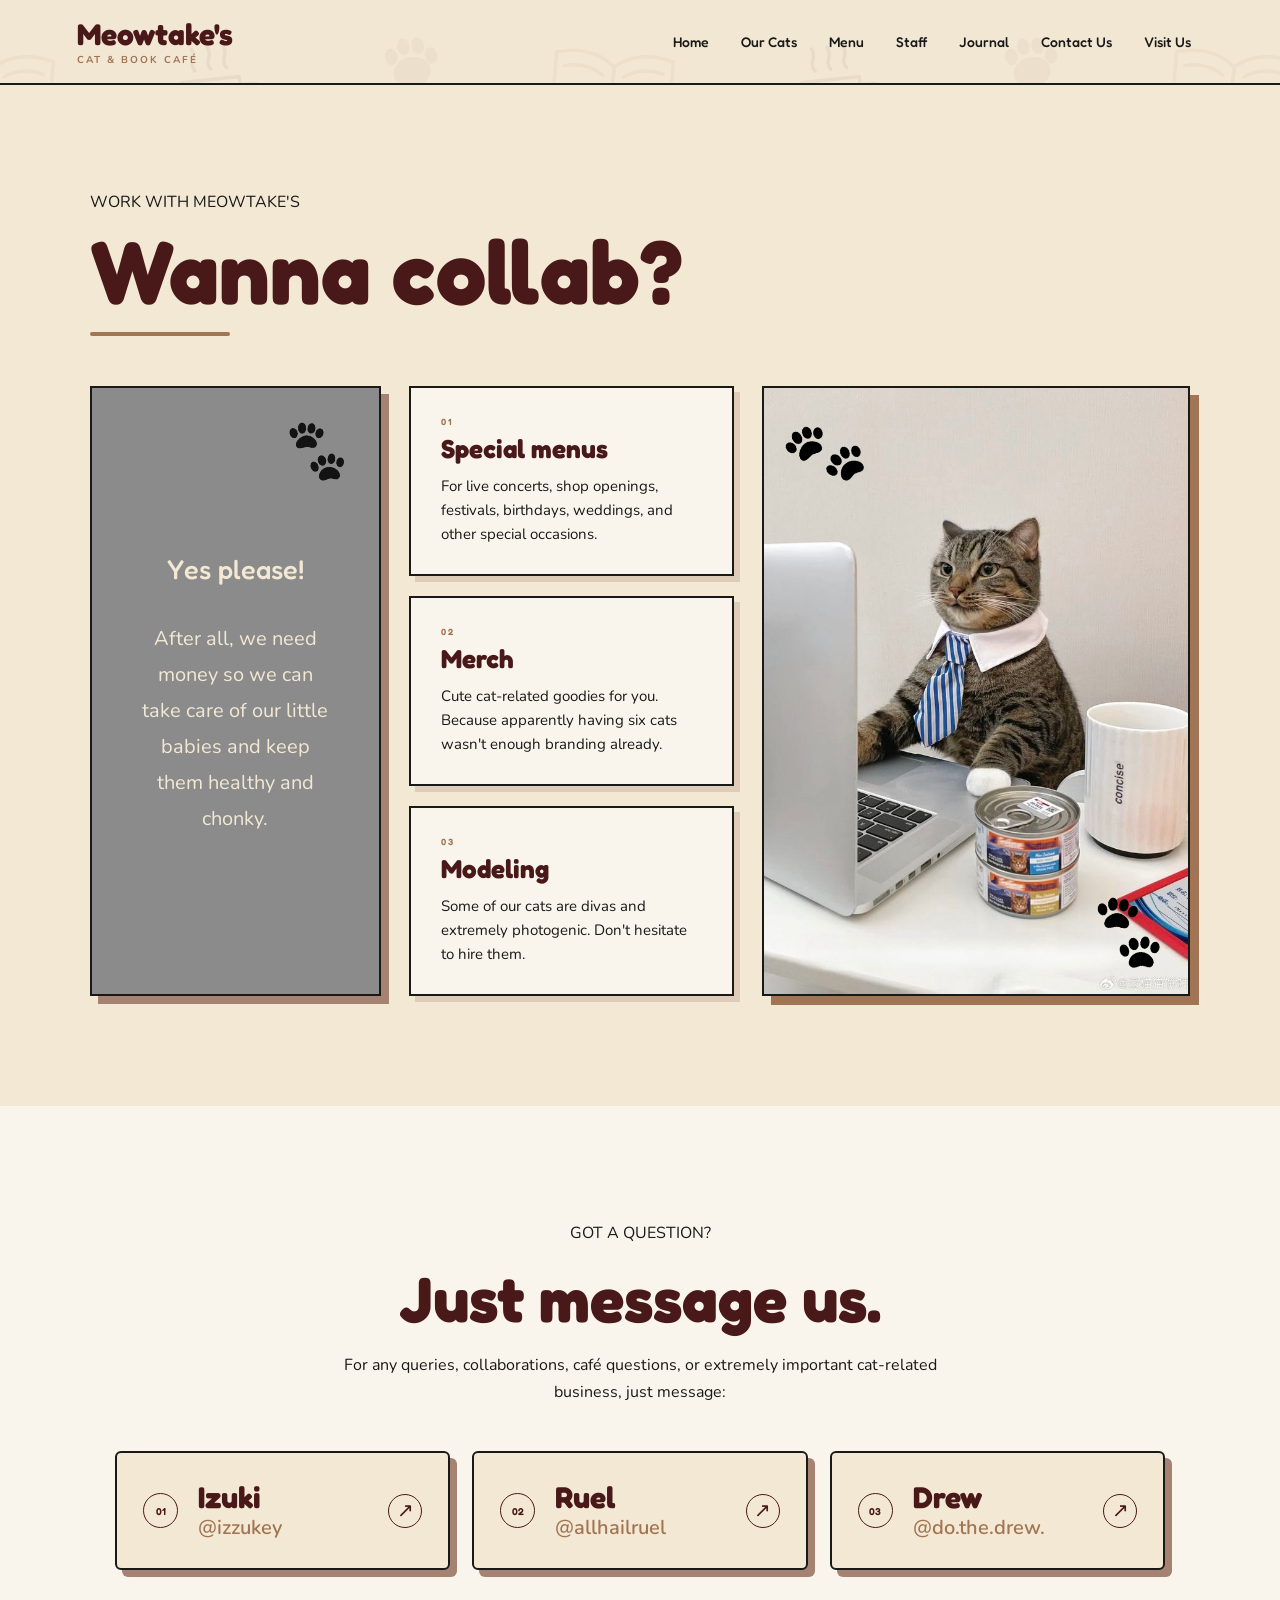
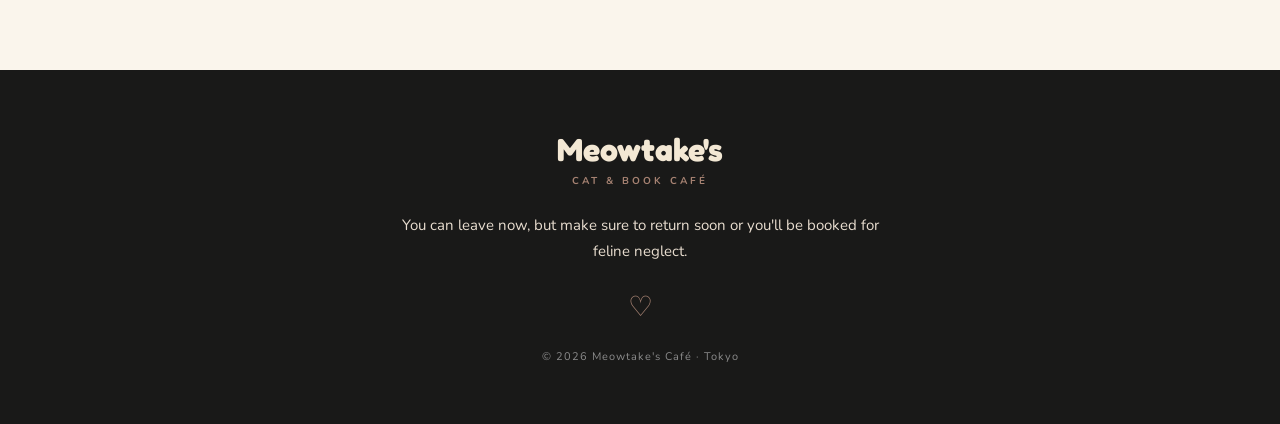
==== contact.html @ a78d0960 "latest version (to check for mobile)" ====
<!DOCTYPE html>
<html lang="en">

<head>
    <meta charset="UTF-8">

    <meta
        name="viewport"
        content="width=device-width, initial-scale=1.0"
    >

    <meta
        name="description"
        content="Collaborations and contact information for Meowtake's Cat & Book Café."
    >

    <title>Contact Us | Meowtake's Cat & Book Café</title>

    <link
        rel="preconnect"
        href="https://fonts.googleapis.com"
    >

    <link
        rel="preconnect"
        href="https://fonts.gstatic.com"
        crossorigin
    >

    <link
        href="https://fonts.googleapis.com/css2?family=Caveat:wght@400;500;600;700&family=Fredoka:wght@400;500;600;700&family=Nunito:wght@400;500;600;700&display=swap"
        rel="stylesheet"
    >

    <link
        rel="stylesheet"
        href="style.css"
    >
</head>


<body>

    <!-- =====================================================
         HEADER
    ====================================================== -->

<header>

        <a href="index.html" class="logo">

            <h1>Meowtake's</h1>

            <p>Cat & Book Café</p>

        </a>


        <!-- MOBILE MENU BUTTON -->

        <button
            class="menu-toggle"
            type="button"
            aria-label="Open navigation"
            aria-expanded="false"
            aria-controls="main-navigation"
        >
            ☰
        </button>


        <!-- NAVIGATION -->

        <nav class="main-nav" id="main-navigation">

    <a href="index.html">Home</a>

    <a href="index.html#cats">
        Our Cats
    </a>

    <a href="index.html#menu">
        Menu
    </a>

    <a href="index.html#staff">
        Staff
    </a>

    <a href="journal.html">
        Journal
    </a>

    <a href="contact.html">
        Contact Us
    </a>

    <a href="index.html#visit">
        Visit Us
    </a>

</nav>

    </header>


    <!-- =====================================================
         CONTACT / COLLAB PAGE
    ====================================================== -->

    <main class="contact-page">

        <section class="contact-hero">

            <div class="contact-heading">

                <p class="section-eyebrow">
                    WORK WITH MEOWTAKE'S
                </p>

                <h1>
                    Wanna collab?
                </h1>

                <div class="contact-heading-line"></div>

            </div>


            <div class="contact-layout">


                <!-- ==========================================
                     LEFT SIDE
                =========================================== -->

                <div class="contact-intro">

                    <span class="contact-paw">
                        🐾
                    </span>

                    <p class="contact-yes">
                        Yes please!
                    </p>

                    <p>
                        After all, we need money so we can
                        take care of our little babies and
                        keep them healthy and chonky.
                    </p>

                </div>


                <!-- ==========================================
                     SERVICES
                =========================================== -->

                <div class="contact-services">


                    <article class="contact-service-card">

                        <p class="service-number">
                            01
                        </p>

                        <h2>
                            Special menus
                        </h2>

                        <p>
                            For live concerts, shop openings,
                            festivals, birthdays, weddings,
                            and other special occasions.
                        </p>

                    </article>


                    <article class="contact-service-card">

                        <p class="service-number">
                            02
                        </p>

                        <h2>
                            Merch
                        </h2>

                        <p>
                            Cute cat-related goodies for you.
                            Because apparently having six cats
                            wasn't enough branding already.
                        </p>

                    </article>


                    <article class="contact-service-card">

                        <p class="service-number">
                            03
                        </p>

                        <h2>
                            Modeling
                        </h2>

                        <p>
                            Some of our cats are divas and
                            extremely photogenic. Don't hesitate
                            to hire them.
                        </p>

                    </article>

                </div>


                <!-- ==========================================
                     RIGHT VISUAL
                =========================================== -->

                <div class="contact-photo">

                    <img
                        src="images/contact-cat.jpg"
                        alt="One of Meowtake's cats"
                    >

                    <span class="photo-paw paw-one">
                        🐾
                    </span>

                    <span class="photo-paw paw-two">
                        🐾
                    </span>

                </div>

            </div>

        </section>


        <!-- =================================================
             CONTACT PEOPLE
        ================================================== -->

        <section class="contact-people">

            <p class="section-eyebrow">
                GOT A QUESTION?
            </p>

            <h2>
                Just message us.
            </h2>

            <p class="contact-people-intro">
                For any queries, collaborations, café questions,
                or extremely important cat-related business,
                just message:
            </p>


            <div class="contact-person-grid">


                <a
                    href="https://www.facebook.com/izzukey"
                    target="_blank"
                    rel="noopener noreferrer"
                    class="contact-person"
                >

                    <span>
                        01
                    </span>

                    <div>
                        <strong>
                            Izuki
                        </strong>

                        <small>
                            @izzukey
                        </small>
                    </div>

                    <b>
                        ↗
                    </b>

                </a>


                <a
                    href="https://www.facebook.com/allhailruel"
                    target="_blank"
                    rel="noopener noreferrer"
                    class="contact-person"
                >

                    <span>
                        02
                    </span>

                    <div>
                        <strong>
                            Ruel
                        </strong>

                        <small>
                            @allhailruel
                        </small>
                    </div>

                    <b>
                        ↗
                    </b>

                </a>


                <a
                    href="https://www.facebook.com/do.the.drew.8"
                    target="_blank"
                    rel="noopener noreferrer"
                    class="contact-person"
                >

                    <span>
                        03
                    </span>

                    <div>
                        <strong>
                            Drew
                        </strong>

                        <small>
                            @do.the.drew.
                        </small>
                    </div>

                    <b>
                        ↗
                    </b>

                </a>


            </div>

        </section>

    </main>


    <!-- =====================================================
         FOOTER
    ====================================================== -->

    <footer>
    <div class="footer-brand">
        <h2>Meowtake's</h2>
        <p>CAT &amp; BOOK CAFÉ</p>
    </div>

    <p class="footer-message">
        You can leave now, but make sure to return soon or you'll be booked for
        <br>
        feline neglect.
    </p>

    <div class="footer-divider">
        ♡
    </div>

    <p class="footer-copy">
        © 2026 Meowtake's Café · Tokyo
    </p>
</footer>


    <script src="script.js"></script>

</body>

</html>
---- style.css ----
/* =========================================================
   MEOWTAKE'S CAT & BOOK CAFÉ
   MAIN STYLESHEET
========================================================= */


/* =========================================================
   COLOR PALETTE
========================================================= */

:root {
    --cream: #f3e8d4;
    --light-cream: #faf5ec;

    --dusty-rose: #a68272;
    --warm-brown: #a17453;

    --deep-burgundy: #491818;

    --soft-gray: #8b8b8b;

    --almost-black: #191918;
}


/* =========================================================
   GLOBAL
========================================================= */

* {
    box-sizing: border-box;
}

html {
    scroll-behavior: smooth;
}

html,
body {
    width: 100%;
    margin: 0;

    overflow-x: hidden;
}

body {
    background-color: var(--cream);

    color: var(--almost-black);

    font-family: "Nunito", sans-serif;
}

img {
    max-width: 100%;
    height: auto;
}

h1,
h2,
h3,
h4 {
    font-family: "Fredoka", sans-serif;
}


/* =========================================================
   HEADER
========================================================= */

header {
    position: sticky;
    top: 0;

    z-index: 1000;

    display: flex;
    justify-content: space-between;
    align-items: center;

    padding: 16px 6%;

    background-color: rgba(243, 232, 212, 0.96);

    border-bottom: 2px solid var(--almost-black);
}


/* ---------- LOGO ---------- */

.logo {
    color: inherit;

    text-decoration: none;
}

.logo h1 {
    margin: 0;

    font-size: 30px;
    font-weight: 700;

    color: var(--deep-burgundy);
}

.logo p {
    margin: 1px 0 0;

    font-size: 10px;
    font-weight: 700;

    letter-spacing: 2px;

    text-transform: uppercase;

    color: var(--warm-brown);
}


/* ---------- DESKTOP NAVIGATION ---------- */

.main-nav {
    display: flex;
    align-items: center;

    gap: 8px;
}

.main-nav a {
    padding: 8px 12px;

    border-radius: 20px;

    color: var(--almost-black);

    text-decoration: none;

    font-family: "Fredoka", sans-serif;

    font-size: 14px;
    font-weight: 500;

    transition:
        background-color 0.2s ease,
        color 0.2s ease,
        transform 0.2s ease;
}

.main-nav a:hover {
    background-color: var(--dusty-rose);

    color: var(--deep-burgundy);

    transform: translateY(-2px);
}


/* ---------- MOBILE MENU BUTTON ---------- */

.menu-toggle {
    display: none;

    padding: 5px;

    background: none;

    border: none;

    color: var(--deep-burgundy);

    font-family: "Fredoka", sans-serif;

    font-size: 28px;

    cursor: pointer;
}

/* =========================================================
   HERO — MEOWTAKE'S CAFÉ ENTRANCE
========================================================= */

.hero {
    position: relative;

    width: 100%;
    max-width: none;

    min-height: calc(100vh - 75px);

    display: flex;
    align-items: center;

    padding: 80px 7% 90px;

    background-color: var(--cream);

    isolation: isolate;

    overflow: hidden;
}


/* ---------------------------------------------------------
   BACKGROUND PATTERN
--------------------------------------------------------- */

.hero::before {
    content: "";

    position: absolute;

    inset: 0;

    background-image:
        url("images/pattern-bg/pattern-bg.svg");

    background-repeat: repeat;

    background-size: 620px auto;

    background-position: center top;

    opacity: 0.75;

    pointer-events: none;

    z-index: 0;
}


/* soft fade behind the important content */

.hero::after {
    content: "";

    position: absolute;

    inset: 0;

    background:
        radial-gradient(
            circle at 31% 48%,
            rgba(243, 232, 212, 0.96) 0%,
            rgba(243, 232, 212, 0.78) 26%,
            rgba(243, 232, 212, 0) 50%
        ),
        radial-gradient(
            circle at 70% 48%,
            rgba(243, 232, 212, 0.55) 0%,
            rgba(243, 232, 212, 0) 46%
        );

    pointer-events: none;

    z-index: 0;
}


/* ---------------------------------------------------------
   HERO LAYOUT
--------------------------------------------------------- */

.hero-inner {
    position: relative;

    z-index: 1;

    width: 100%;

    max-width: 1450px;

    margin: 0 auto;

    display: grid;

    grid-template-columns:
        minmax(330px, 0.85fr)
        minmax(600px, 1.25fr);

    align-items: center;

    gap: clamp(55px, 7vw, 120px);
}


/* =========================================================
   LEFT SIDE
========================================================= */

.hero-copy {
    max-width: 570px;
}


.hero-eyebrow {
    margin: 0 0 20px;

    font-family: "Fredoka", sans-serif;

    font-size: 11px;

    font-weight: 600;

    letter-spacing: 4px;

    color: var(--warm-brown);
}


.hero-copy h1 {
    margin: 0;

    font-family: "Fredoka", sans-serif;

    font-size: clamp(54px, 5.2vw, 82px);

    font-weight: 700;

    line-height: 0.98;

    letter-spacing: -2px;

    color: var(--almost-black);
}


.hero-copy h1 span {
    color: var(--deep-burgundy);
}


.hero-description {
    max-width: 520px;

    margin: 30px 0 0;

    font-size: 16px;

    line-height: 1.75;

    color: #655852;
}


.hero-buttons {
    display: flex;

    flex-wrap: wrap;

    gap: 13px;

    margin-top: 32px;
}


/* =========================================================
   CAFÉ SCENE
========================================================= */

.cafe-scene {
    position: relative;

    width: 100%;

    max-width: 800px;

    margin-left: auto;

    padding:
        45px
        20px
        62px;

    transform: translateZ(0);
}


/* =========================================================
   TOKYO PLAQUE
========================================================= */

.tokyo-plaque {
    position: absolute;

    top: 17px;

    right: 2%;

    z-index: 4;

    width: 67px;

    padding: 10px 7px;

    background-color: var(--dusty-rose);

    border: 2px solid var(--almost-black);

    border-radius: 5px;

    text-align: center;

    box-shadow: 4px 4px 0 rgba(73, 24, 24, 0.18);

    transform: rotate(4deg);
}


.tokyo-plaque span {
    display: block;

    font-family: "Fredoka", sans-serif;

    font-size: 23px;

    color: var(--deep-burgundy);
}


.tokyo-plaque small {
    display: block;

    margin-top: 3px;

    font-size: 6px;

    font-weight: 800;

    letter-spacing: 1px;

    color: var(--deep-burgundy);
}


/* =========================================================
   BUILDING
========================================================= */

.cafe-building {
    position: relative;

    width: 100%;

    padding:
        0
        17px
        18px;

    background-color: #a17453;

    border:
        3px
        solid
        var(--almost-black);

    border-radius: 9px 9px 6px 6px;

    box-shadow:
        13px 14px 0 rgba(73, 24, 24, 0.18);

    overflow: hidden;
}


/* =========================================================
   MAIN CAFÉ SIGN
========================================================= */

.cafe-sign {
    min-height: 102px;

    display: flex;

    align-items: center;

    justify-content: center;

    gap: 18px;

    padding: 17px;

    margin:
        0
        -17px;

    background-color: var(--light-cream);

    border-bottom:
        3px
        solid
        var(--almost-black);

    text-align: center;
}


.cafe-sign strong {
    display: block;

    font-family: "Fredoka", sans-serif;

    font-size: clamp(28px, 3vw, 42px);

    line-height: 0.95;

    color: var(--deep-burgundy);
}


.cafe-sign small {
    display: block;

    margin-top: 8px;

    font-family: "Fredoka", sans-serif;

    font-size: 8px;

    font-weight: 600;

    letter-spacing: 4px;

    color: var(--warm-brown);
}


.sign-paw {
    position: relative;

    width: 16px;
    height: 14px;

    display: block;

    font-size: 0;

    background-color: var(--dusty-rose);

    border-radius: 50% 50% 45% 45%;

    transform: rotate(-8deg);
}


.sign-paw::before {
    content: "";

    position: absolute;

    width: 6px;
    height: 7px;

    top: -8px;
    left: -1px;

    border-radius: 50%;

    background-color: var(--dusty-rose);

    box-shadow:
        8px -4px 0 var(--dusty-rose),
        16px 0 0 var(--dusty-rose);
}


/* =========================================================
   AWNING
========================================================= */

.cafe-awning {
    height: 47px;

    display: grid;

    grid-template-columns:
        repeat(7, 1fr);

    margin:
        0
        -17px
        16px;

    overflow: hidden;

    border-bottom:
        3px
        solid
        var(--almost-black);
}


.cafe-awning span {
    position: relative;

    background-color: var(--cream);
}


.cafe-awning span:nth-child(even) {
    background-color: var(--deep-burgundy);
}


.cafe-awning span::after {
    content: "";

    position: absolute;

    left: 0;
    right: 0;

    bottom: -13px;

    height: 25px;

    background: inherit;

    border-radius: 0 0 50% 50%;
}


/* =========================================================
   STOREFRONT
========================================================= */

.storefront {
    display: grid;

    grid-template-columns:
        minmax(0, 1fr)
        minmax(145px, 0.66fr)
        minmax(0, 1fr);

    gap: 10px;

    min-height: 350px;
}


/* =========================================================
   WINDOWS
========================================================= */

.cafe-window {
    position: relative;

    min-width: 0;

    overflow: hidden;

    border:
        3px
        solid
        var(--almost-black);

    background:
        linear-gradient(
            135deg,
            #829384,
            #b5b79b
        );
}


.left-window {
    border-radius:
        5px
        2px
        2px
        5px;
}


.right-window {
    border-radius:
        2px
        5px
        5px
        2px;
}


.window-glow {
    position: absolute;

    inset: 0;

    background:
        linear-gradient(
            115deg,
            rgba(255, 255, 255, 0.18),
            rgba(255, 244, 205, 0.06) 50%,
            rgba(255, 236, 188, 0.2)
        );

    animation:
        windowGlow
        5s
        ease-in-out
        infinite
        alternate;
}


@keyframes windowGlow {

    from {
        opacity: 0.5;
    }

    to {
        opacity: 0.9;
    }

}


.window-lettering {
    position: absolute;

    top: 24px;
    left: 19px;

    z-index: 2;

    font-family: "Fredoka", sans-serif;

    font-size: 9px;

    font-weight: 600;

    line-height: 1.7;

    letter-spacing: 3px;

    color: rgba(250, 245, 236, 0.84);
}


/* =========================================================
   BOOKSHELVES
========================================================= */

.bookshelf {
    position: absolute;

    left: 8%;

    width: 61%;

    height: 9px;

    background-color: #603f30;

    border:
        2px
        solid
        var(--almost-black);
}


.shelf-one {
    top: 53%;
}


.shelf-two {
    top: 73%;
}


.books {
    position: absolute;

    left: 6px;

    bottom: 8px;

    height: 48px;

    display: flex;

    align-items: flex-end;

    gap: 4px;
}


.book {
    display: block;

    width: 12px;

    border:
        1px
        solid
        rgba(25, 25, 24, 0.55);

    border-radius: 2px 2px 0 0;
}


.b1 {
    height: 39px;

    background-color: var(--dusty-rose);
}


.b2 {
    height: 47px;

    background-color: var(--deep-burgundy);
}


.b3 {
    height: 34px;

    background-color: #d4b483;
}


.b4 {
    height: 43px;

    background-color: #71826c;
}


.b5 {
    height: 30px;

    background-color: var(--light-cream);
}


/* =========================================================
   WINDOW CAT
========================================================= */

.window-cat {
    position: absolute;

    z-index: 5;

    right: 11%;

    bottom: 16px;

    width: 94px;

    height: 130px;
}


.cat-head {
    position: absolute;

    top: 14px;
    left: 23px;

    width: 57px;
    height: 52px;

    border-radius:
        48%
        48%
        45%
        45%;

    background-color: var(--almost-black);

    z-index: 3;
}


.cat-ear {
    position: absolute;

    top: 3px;

    width: 27px;
    height: 32px;

    background-color: var(--almost-black);

    clip-path:
        polygon(
            50% 0,
            100% 100%,
            0 100%
        );

    z-index: 2;
}


.cat-ear-left {
    left: 20px;

    transform:
        rotate(-13deg);
}


.cat-ear-right {
    right: 10px;

    transform:
        rotate(13deg);
}


.cat-eye {
    position: absolute;

    top: 23px;

    width: 6px;
    height: 8px;

    border-radius: 50%;

    background-color: #f3d289;
}


.eye-left {
    left: 16px;
}


.eye-right {
    right: 16px;
}


.cat-body {
    position: absolute;

    bottom: 0;
    left: 16px;

    width: 69px;
    height: 86px;

    border-radius:
        48% 48% 20% 20%;

    background-color: var(--almost-black);
}


.cat-tail {
    position: absolute;

    right: -14px;
    bottom: 15px;

    width: 58px;
    height: 75px;

    border:
        13px
        solid
        var(--almost-black);

    border-left-color:
        transparent;

    border-bottom-color:
        transparent;

    border-radius: 50%;

    transform-origin:
        15%
        85%;

    animation:
        catTail
        3.4s
        ease-in-out
        infinite;
}


@keyframes catTail {

    0%,
    100% {
        transform:
            rotate(14deg);
    }

    50% {
        transform:
            rotate(-4deg);
    }

}


.window-sill {
    position: absolute;

    z-index: 6;

    left: 0;
    right: 0;
    bottom: 0;

    height: 17px;

    background-color: var(--warm-brown);

    border-top:
        3px
        solid
        var(--almost-black);
}


/* =========================================================
   DOOR
========================================================= */

.cafe-door {
    position: relative;

    display: flex;

    flex-direction: column;

    min-width: 0;

    border:
        3px
        solid
        var(--almost-black);

    background-color: var(--deep-burgundy);
}


.door-glass {
    position: relative;

    flex: 1;

    overflow: hidden;

    background:
        linear-gradient(
            145deg,
            #78897b,
            #adb49a
        );

    border:
        8px
        solid
        var(--deep-burgundy);

    border-bottom:
        4px
        solid
        var(--deep-burgundy);
}


.door-glass::after {
    content: "";

    position: absolute;

    inset: 0;

    background:
        linear-gradient(
            125deg,
            rgba(255, 255, 255, 0.22),
            transparent 35%,
            rgba(255, 255, 255, 0.08)
        );
}


.door-text {
    position: absolute;

    z-index: 2;

    top: 16px;
    left: 50%;

    transform:
        translateX(-50%);

    writing-mode:
        vertical-rl;

    font-size: 8px;

    letter-spacing: 4px;

    color: rgba(250, 245, 236, 0.75);
}


/* =========================================================
   OPEN SIGN
========================================================= */

.open-sign-wrap {
    position: absolute;

    z-index: 5;

    top: 92px;
    left: 50%;

    width: 115px;
    height: 100px;

    transform:
        translateX(-50%);

    transform-origin:
        top center;

    animation:
        openSwing
        4.2s
        ease-in-out
        infinite;
}


@keyframes openSwing {

    0%,
    100% {
        transform:
            translateX(-50%)
            rotate(-2.5deg);
    }

    50% {
        transform:
            translateX(-50%)
            rotate(2.5deg);
    }

}


.open-string {
    position: absolute;

    top: 0;

    width: 1px;
    height: 36px;

    background-color: var(--almost-black);
}


.string-left {
    left: 34px;

    transform:
        rotate(20deg);
}


.string-right {
    right: 34px;

    transform:
        rotate(-20deg);
}


.open-sign {
    position: absolute;

    left: 50%;
    bottom: 0;

    width: 105px;

    transform:
        translateX(-50%);

    padding:
        10px
        8px;

    background-color: var(--cream);

    border:
        2px
        solid
        var(--almost-black);

    border-radius: 4px;

    text-align: center;

    box-shadow:
        3px
        3px
        0
        rgba(25, 25, 24, 0.13);
}


.open-sign small {
    display: block;

    font-size: 6px;

    letter-spacing: 2px;

    color: var(--warm-brown);
}


.open-sign strong {
    display: block;

    margin:
        2px
        0;

    font-family: "Fredoka", sans-serif;

    font-size: 22px;

    line-height: 1;

    color: var(--deep-burgundy);
}


.open-sign span {
    display: block;

    font-size: 6px;

    font-weight: 700;

    letter-spacing: 2px;

    color: var(--almost-black);
}


.door-handle {
    position: absolute;

    z-index: 7;

    top: 54%;
    right: 10px;

    width: 6px;
    height: 45px;

    border-radius: 20px;

    background-color: #d8bc7a;

    border:
        1px
        solid
        var(--almost-black);
}


.door-bottom {
    padding:
        13px
        5px;

    border-top:
        3px
        solid
        var(--almost-black);

    font-family: "Fredoka", sans-serif;

    font-size: 8px;

    font-weight: 600;

    letter-spacing: 3px;

    text-align: center;

    color: var(--cream);
}


/* =========================================================
   RIGHT WINDOW
========================================================= */

.right-shelf {
    position: absolute;

    left: 12%;

    top: 61%;

    width: 63%;

    height: 9px;

    background-color: #603f30;

    border:
        2px
        solid
        var(--almost-black);
}


.inside-lamp {
    position: absolute;

    top: -4px;
    left: 50%;

    width: 2px;
    height: 63px;

    background-color: var(--almost-black);
}


.inside-lamp span {
    position: absolute;

    left: 50%;
    bottom: -23px;

    width: 50px;
    height: 29px;

    transform:
        translateX(-50%);

    border:
        2px
        solid
        var(--almost-black);

    border-radius:
        50%
        50%
        15%
        15%;

    background-color: #d8bc7a;

    box-shadow:
        0
        8px
        23px
        rgba(255, 226, 156, 0.25);
}


/* =========================================================
   TABLE + COFFEE
========================================================= */

.inside-table {
    position: absolute;

    right: 4%;

    bottom: 16px;

    width: 82px;
    height: 102px;
}


.table-top {
    position: absolute;

    top: 25px;

    width: 82px;
    height: 9px;

    background-color: var(--deep-burgundy);

    border:
        2px
        solid
        var(--almost-black);

    border-radius: 50%;
}


.table-leg {
    position: absolute;

    top: 33px;
    left: 38px;

    width: 8px;
    height: 62px;

    background-color: var(--almost-black);
}


.table-leg::after {
    content: "";

    position: absolute;

    left: -23px;
    bottom: -3px;

    width: 54px;
    height: 7px;

    border-radius: 50%;

    background-color: var(--almost-black);
}


.coffee-cup {
    position: absolute;

    z-index: 3;

    top: 2px;
    left: 29px;

    width: 29px;
    height: 27px;
}


.cup-body {
    position: absolute;

    bottom: 0;
    left: 0;

    width: 25px;
    height: 19px;

    background-color: var(--cream);

    border:
        2px
        solid
        var(--almost-black);

    border-radius:
        2px 2px 9px 9px;
}


.cup-handle {
    position: absolute;

    right: -5px;
    bottom: 6px;

    width: 10px;
    height: 10px;

    border:
        2px
        solid
        var(--almost-black);

    border-radius: 50%;
}


.coffee-steam {
    position: absolute;

    top: -10px;

    width: 7px;
    height: 13px;

    border-left:
        2px
        solid
        var(--cream);

    border-radius: 50%;

    animation:
        coffeeSteam
        2.3s
        ease-in-out
        infinite;
}


.steam-one {
    left: 7px;
}


.steam-two {
    left: 16px;

    animation-delay:
        0.5s;
}


@keyframes coffeeSteam {

    0% {
        transform:
            translateY(3px);

        opacity:
            0;
    }

    50% {
        opacity:
            0.8;
    }

    100% {
        transform:
            translateY(-6px);

        opacity:
            0;
    }

}


/* =========================================================
   PLANT
========================================================= */

.cafe-plant {
    position: absolute;

    left: 8%;

    bottom: 15px;

    width: 56px;
    height: 92px;
}


.plant-pot {
    position: absolute;

    bottom: 0;
    left: 13px;

    width: 34px;
    height: 33px;

    background-color: var(--dusty-rose);

    border:
        2px
        solid
        var(--almost-black);

    clip-path:
        polygon(
            5% 0,
            95% 0,
            80% 100%,
            20% 100%
        );
}


.leaf {
    position: absolute;

    bottom: 28px;
    left: 27px;

    width: 18px;
    height: 42px;

    border-radius:
        100%
        0
        100%
        0;

    background-color: #65765e;

    transform-origin:
        bottom center;
}


.leaf-one {
    transform:
        rotate(-42deg);
}


.leaf-two {
    transform:
        rotate(-13deg);

    height: 52px;
}


.leaf-three {
    transform:
        rotate(23deg);

    height: 48px;
}


.leaf-four {
    transform:
        rotate(53deg);

    height: 38px;
}


/* =========================================================
   CAFÉ BASE
========================================================= */

.cafe-base {
    height: 12px;

    margin:
        15px
        -17px
        -18px;

    background-color: var(--almost-black);
}


/* =========================================================
   OUTSIDE BOARD
========================================================= */

.cafe-board {
    position: absolute;

    z-index: 7;

    left: -8px;
    bottom: 12px;

    width: 135px;

    padding:
        15px
        12px
        17px;

    background-color: var(--deep-burgundy);

    border:
        3px
        solid
        var(--almost-black);

    border-radius: 5px;

    text-align: center;

    color: var(--cream);

    box-shadow:
        7px
        8px
        0
        rgba(73, 24, 24, 0.14);

    transform:
        rotate(-3deg);
}


.cafe-board::before,
.cafe-board::after {
    content: "";

    position: absolute;

    bottom: -17px;

    width: 9px;
    height: 19px;

    background-color: var(--almost-black);
}


.cafe-board::before {
    left: 16px;

    transform:
        rotate(8deg);
}


.cafe-board::after {
    right: 16px;

    transform:
        rotate(-8deg);
}


.board-mini {
    display: block;

    font-size: 6px;

    font-weight: 700;

    letter-spacing: 2px;

    color: #d8bc7a;
}


.cafe-board strong {
    display: block;

    margin-top: 7px;

    font-family: "Caveat", cursive;

    font-size: 27px;

    font-weight: 600;

    line-height: 0.9;
}


.board-paw {
    display: block;

    margin-top: 8px;

    font-size: 16px;
}


/* =========================================================
   OUTSIDE CAT
========================================================= */

.outside-cat {
    position: absolute;

    z-index: 8;

    right: 22px;
    bottom: 5px;

    width: 95px;
    height: 87px;
}


.outside-cat-head {
    position: absolute;

    left: 10px;
    bottom: 29px;

    width: 35px;
    height: 34px;

    border-radius: 50%;

    background-color: var(--almost-black);
}


.outside-cat-head::before,
.outside-cat-head::after {
    content: "";

    position: absolute;

    top: -13px;

    width: 21px;
    height: 23px;

    background-color: var(--almost-black);

    clip-path:
        polygon(
            50% 0,
            100% 100%,
            0 100%
        );
}


.outside-cat-head::before {
    left: -1px;

    transform:
        rotate(-13deg);
}


.outside-cat-head::after {
    right: -1px;

    transform:
        rotate(13deg);
}


.outside-cat-body {
    position: absolute;

    left: 30px;
    bottom: 13px;

    width: 53px;
    height: 37px;

    border-radius:
        60% 50% 45% 45%;

    background-color: var(--almost-black);
}


.outside-cat-tail {
    position: absolute;

    right: -8px;
    bottom: 23px;

    width: 44px;
    height: 46px;

    border:
        10px
        solid
        var(--almost-black);

    border-left-color:
        transparent;

    border-bottom-color:
        transparent;

    border-radius: 50%;

    transform-origin:
        bottom left;

    animation:
        outsideTail
        2.8s
        ease-in-out
        infinite;
}


@keyframes outsideTail {

    0%,
    100% {
        transform:
            rotate(7deg);
    }

    50% {
        transform:
            rotate(-10deg);
    }

}


/* =========================================================
   STREET
========================================================= */

.street-line {
    position: absolute;

    z-index: 3;

    left: 0;
    right: 0;
    bottom: 0;

    height: 5px;

    border-radius: 50%;

    background-color:
        rgba(73, 24, 24, 0.22);
}
/* =========================================================
   FULL CAFÉ ENTRY HERO
========================================================= */

.entry-hero {
    position: relative;

    width: 100%;
    max-width: none;

    min-height: calc(100vh - 65px);

    margin: 0;
    padding: 0;

    display: grid;

    grid-template-rows:
        auto
        48px
        minmax(520px, 1fr)
        95px;

    background-color: var(--warm-brown);

    overflow: hidden;
}


/* =========================================================
   MAIN SIGN
========================================================= */

.entry-main-sign {
    min-height: 125px;

    display: flex;
    align-items: center;
    justify-content: center;

    gap: 24px;

    padding: 24px;

    background-color: var(--cream);

    border-top: 2px solid var(--almost-black);
    border-bottom: 3px solid var(--almost-black);

    text-align: center;
}


.entry-brand strong {
    display: block;

    font-family: "Fredoka", sans-serif;

    font-size: clamp(38px, 4vw, 58px);

    line-height: 0.95;

    color: var(--deep-burgundy);
}


.entry-brand span {
    display: block;

    margin-top: 8px;

    font-family: "Fredoka", sans-serif;

    font-size: 9px;

    font-weight: 600;

    letter-spacing: 5px;

    color: var(--warm-brown);
}


.entry-sign-paw {
    width: 35px;
    height: 35px;

    display: grid;
    place-items: center;

    font-size: 18px;

    color: var(--dusty-rose);

    transform: rotate(-9deg);
}


.entry-sign-paw:last-child {
    transform: rotate(9deg);
}


/* =========================================================
   AWNING
========================================================= */

.entry-awning {
    display: grid;

    grid-template-columns:
        repeat(10, 1fr);

    width: 100%;

    border-bottom:
        3px
        solid
        var(--almost-black);

    overflow: hidden;
}


.entry-awning span {
    position: relative;

    background-color: var(--cream);
}


.entry-awning span:nth-child(even) {
    background-color: var(--deep-burgundy);
}


.entry-awning span::after {
    content: "";

    position: absolute;

    left: 0;
    right: 0;

    bottom: -16px;

    height: 29px;

    background: inherit;

    border-radius: 0 0 50% 50%;
}


/* =========================================================
   FRONT
========================================================= */

.entry-front {
    position: relative;

    display: grid;

    grid-template-columns:
    minmax(0, 1fr)
    minmax(280px, 0.42fr)
    minmax(0, 1fr);

    gap: 10px;

    padding:
        20px
        4%
        0;

    background-color: var(--warm-brown);
}


/* =========================================================
   WINDOWS
========================================================= */

.entry-window {
    position: relative;

    min-width: 0;

    overflow: hidden;

    background:
        linear-gradient(
            135deg,
            #8c9a8c 0%,
            #a9af98 55%,
            #879486 100%
        );

    border:
        3px
        solid
        var(--almost-black);

    border-bottom:
        0;
}
.entry-window::after {
    content: "";

    position: absolute;
    top: 0;
    bottom: 0;
    left: 50%;

    width: 2px;

    background: rgba(25, 25, 24, 0.18);

    z-index: 2;
}


.entry-glass-shine {
    position: absolute;

    inset: 0;

    background:
        linear-gradient(
            115deg,
            rgba(255, 255, 255, 0.15),
            rgba(255, 255, 255, 0) 28%,
            rgba(255, 255, 255, 0.07) 55%,
            rgba(255, 255, 255, 0) 70%
        );

    pointer-events: none;

    z-index: 1;
}


/* =========================================================
   HERO TEXT INSIDE WINDOW
========================================================= */

.entry-copy-window {
    min-height: 500px;
}


.window-small-writing {
    position: absolute;

    top: 24px;
    right: 26px;

    font-family: "Fredoka", sans-serif;

    font-size: 9px;

    font-weight: 600;

    line-height: 1.8;

    letter-spacing: 3px;

    color:
        rgba(250, 245, 236, 0.7);
}


.entry-copy {
    position: relative;

    z-index: 4;

    max-width: 650px;

    padding:
        clamp(55px, 7vw, 95px)
        clamp(35px, 6vw, 90px)
        120px;
}


.entry-eyebrow {
    margin: 0 0 17px;

    font-family: "Fredoka", sans-serif;

    font-size: 10px;

    font-weight: 600;

    letter-spacing: 4px;

    color: var(--cream);
}


.entry-copy h1 {
    margin: 0;

    font-family: "Fredoka", sans-serif;

    font-size: clamp(53px, 5vw, 80px);

    line-height: 0.97;

    letter-spacing: -2px;

    color: var(--almost-black);
}


.entry-copy h1 span {
    color: var(--deep-burgundy);
}


.entry-description {
    max-width: 460px;
    margin: 26px 0 0;

    font-family: "Nunito", sans-serif;
    font-size: 15px;
    font-weight: 600;
    line-height: 1.65;
    letter-spacing: 0.05px;

    color: rgba(25, 25, 24, 0.82);

    padding-left: 13px;
    border-left: 3px solid rgba(73, 24, 24, 0.55);

    text-wrap: balance;
}

.contact-card {
    grid-column: 1 / -1;
    justify-self: center;

    width: 250px;

    padding-right: 55px;

    background-color: var(--deep-burgundy);
    color: var(--cream);

    transform: rotate(-0.5deg);
}

.window-bench {
    position: absolute;
    left: 52px;
    bottom: 28px;
    width: 330px;
    height: 110px;
    z-index: 3;
}

.bench-back {
    position: absolute;
    left: 0;
    bottom: 34px;
    width: 100%;
    height: 54px;
    background: #b68f7d;
    border: 2px solid var(--almost-black);
    border-radius: 6px 6px 3px 3px;
}

.bench-seat {
    position: absolute;
    left: 0;
    bottom: 16px;
    width: 100%;
    height: 18px;
    background: var(--deep-burgundy);
    border: 2px solid var(--almost-black);
    border-radius: 3px;
}

.bench-leg {
    position: absolute;
    bottom: 0;
    width: 10px;
    height: 16px;
    background: #c49a88;
    border-left: 2px solid var(--almost-black);
    border-right: 2px solid var(--almost-black);
    border-bottom: 2px solid var(--almost-black);
}

.leg-left {
    left: 20px;
}

.leg-right {
    right: 20px;
}

.bench-cushion {
    position: absolute;
    bottom: 37px;
    width: 34px;
    height: 22px;
    border: 2px solid var(--almost-black);
    border-radius: 5px;
}

.cushion-one {
    left: 14px;
    background: #f3ead8;
    transform: rotate(-4deg);
}

.cushion-two {
    left: 54px;
    background: #d9be72;
    transform: rotate(5deg);
}

/* =========================================================
   NEW HERO BUTTONS
========================================================= */

.entry-actions {
    display: grid;
    grid-template-columns: repeat(2, max-content);
    justify-content: start;

    gap: 12px;

    margin-top: 30px;
}


.entry-action-card {
    position: relative;

    min-width: 190px;

    padding:
        13px
        46px
        13px
        16px;

    border:
        2px
        solid
        var(--almost-black);

    border-radius: 3px;

    text-decoration: none;

    box-shadow:
        4px
        5px
        0
        rgba(25, 25, 24, 0.14);

    transition:
        transform 0.2s ease,
        box-shadow 0.2s ease;
}


.menu-card {
    background-color:
        var(--cream);

    color:
        var(--deep-burgundy);

    transform:
        rotate(-1deg);
}


.cats-card {
    background-color:
        var(--dusty-rose);

    color:
        var(--deep-burgundy);

    transform:
        rotate(1deg);
}


.entry-action-card:hover {
    transform:
        translateY(-4px)
        rotate(0);

    box-shadow:
        6px
        8px
        0
        rgba(25, 25, 24, 0.13);
}


.action-mini {
    display: block;

    margin-bottom: 3px;
white-space: nowrap;
    font-family:
        "Fredoka",
        sans-serif;

    font-size: 10px;

    font-weight: 600;

    letter-spacing: 1.5px;

    opacity: 0.7;
}


.entry-action-card strong {
    display: block;

    font-family:
        "Fredoka",
        sans-serif;

    font-size: 20px;
}


.action-arrow {
    position: absolute;

    right: 17px;
    top: 50%;

    transform:
        translateY(-50%);

    width: 25px;
    height: 25px;

    display: grid;
    place-items: center;

    border:
        1px
        solid
        currentColor;

    border-radius:
        50%;
}


/* =========================================================
   LEFT BOOKSHELF
========================================================= */

.entry-book-shelf {
    position: absolute;

    z-index: 3;

    left: 7%;
    bottom: 30px;

    width: 230px;
    height: 11px;

    display: flex;

    align-items: flex-end;

    gap: 6px;

    padding-left: 15px;

    background-color:
        var(--deep-burgundy);

    border:
        2px
        solid
        var(--almost-black);
}


.entry-book {
    display: block;

    width: 17px;

    border:
        1px
        solid
        rgba(25, 25, 24, 0.6);

    border-radius:
        2px 2px 0 0;
}


.entry-book-shelf .entry-book {
    position: relative;

    bottom: 10px;
}

.second-interior-shelf {
    top: 29%;
    left: auto;
    right: 9%;

    width: 33%;
}


.book-one {
    height: 52px;
    background: var(--dusty-rose);
}


.book-two {
    height: 65px;
    background: var(--deep-burgundy);
}


.book-three {
    height: 44px;
    background: var(--cream);
}


.book-four {
    height: 58px;
    background: #687a65;
}


.book-five {
    height: 48px;
    background: #d8bb7d;
}




/* =========================================================
   WINDOW CAT
========================================================= */

.entry-window-cat {
    position: absolute;

    z-index: 4;

    right: 7%;
    bottom: 16px;

    width: 120px;
    height: 150px;
}


.entry-cat-head {
    position: absolute;

    z-index: 3;

    left: 25px;
    top: 23px;

    width: 65px;
    height: 59px;

    border-radius: 48%;

    background:
        var(--almost-black);
}


.entry-cat-head i {
    position: absolute;

    top: 27px;

    width: 7px;
    height: 9px;

    border-radius:
        50%;

    background:
        #e5c477;
}


.entry-cat-head i:first-child {
    left: 18px;
}


.entry-cat-head i:last-child {
    right: 18px;
}


.entry-cat-ear {
    position: absolute;

    z-index: 2;

    top: 8px;

    width: 30px;
    height: 35px;

    background:
        var(--almost-black);

    clip-path:
        polygon(
            50% 0,
            100% 100%,
            0 100%
        );
}


.left-ear {
    left: 24px;

    transform:
        rotate(-12deg);
}


.right-ear {
    right: 23px;

    transform:
        rotate(12deg);
}


.entry-cat-body {
    position: absolute;

    bottom: 0;
    left: 18px;

    width: 83px;
    height: 100px;

    background:
        var(--almost-black);

    border-radius:
        48% 48% 20% 20%;
}


.entry-cat-tail {
    position: absolute;

    right: -9px;
    bottom: 19px;

    width: 65px;
    height: 82px;

    border:
        15px
        solid
        var(--almost-black);

    border-left-color:
        transparent;

    border-bottom-color:
        transparent;

    border-radius:
        50%;

    transform-origin:
        bottom left;

    animation:
        entryTail 3s
        ease-in-out infinite;
}


@keyframes entryTail {

    0%,
    100% {
        transform:
            rotate(10deg);
    }

    50% {
        transform:
            rotate(-6deg);
    }

}

.window-poster {
    position: absolute;

    top: 23%;
    left: 9%;

    z-index: 3;

    width: 130px;

    padding: 13px;

    background: rgba(250, 245, 236, 0.86);

    border: 2px solid var(--almost-black);

    box-shadow: 4px 4px 0 rgba(25, 25, 24, 0.12);

    transform: rotate(-2deg);

    text-align: center;
}

.window-poster small {
    display: block;

    font-size: 10px;

    letter-spacing: 1.5px;

    color: var(--deep-burgundy);
}

.window-poster strong {
    display: block;

    margin-top: 6px;

    font-family: "Caveat", cursive;

    font-size: 22px;

    line-height: 1;

    color: var(--deep-burgundy);
}

.window-poster span {
    display: block;

    margin-top: 7px;
}


/* =========================================================
   DOOR
========================================================= */

.entry-door {
    position: relative;

    min-height: 500px;

    display: flex;

    flex-direction: column;

    border:
        3px
        solid
        var(--almost-black);

    border-bottom:
        0;

    background:
        var(--deep-burgundy);
}


.door-window {
    position: relative;

    flex: 1;

    margin:
        11px
        11px
        0;

    overflow: hidden;

    background:
        linear-gradient(
            135deg,
            #89968a,
            #afb49d
        );

    border:
        2px
        solid
        var(--almost-black);
}


.door-japanese {
    position: absolute;

    top: 24px;
    left: 50%;

    margin: 0;

    transform: translateX(-50%);

    writing-mode: vertical-rl;

    font-family: sans-serif;
    font-size: 11px;
    font-weight: 700;

    line-height: 1;
    letter-spacing: 4px;

    color: rgba(250, 245, 236, 0.95);

    text-shadow:
        0 1px 2px rgba(25, 25, 24, 0.25);

    z-index: 4;
}


/* OPEN SIGN */

.entry-open-holder {
    position: absolute;

    top: 120px;
    left: 50%;

    width: 140px;
    height: 113px;

    transform:
        translateX(-50%);

    animation:
        entryOpenSign 4s
        ease-in-out infinite;
}


@keyframes entryOpenSign {

    0%,
    100% {
        transform:
            translateX(-50%)
            rotate(-2deg);
    }

    50% {
        transform:
            translateX(-50%)
            rotate(2deg);
    }

}


.open-rope {
    position: absolute;

    top: 0;

    width: 1px;
    height: 42px;

    background:
        var(--almost-black);
}


.rope-left {
    left: 39px;

    transform:
        rotate(20deg);
}


.rope-right {
    right: 39px;

    transform:
        rotate(-20deg);
}


.entry-open-sign {
    position: absolute;

    left: 50%;
    bottom: 0;

    width: 120px;

    padding:
        11px
        8px;

    transform:
        translateX(-50%);

    background:
        var(--cream);

    border:
        2px
        solid
        var(--almost-black);

    border-radius:
        4px;

    text-align:
        center;

    box-shadow:
        4px
        4px
        0
        rgba(25, 25, 24, 0.13);
}


.entry-open-sign small {
    display: block;

    font-size: 10px;

    letter-spacing:
        2px;

    color:
        var(--deep-burgundy);
}


.entry-open-sign strong {
    display: block;

    font-family:
        "Fredoka",
        sans-serif;

    font-size:
        27px;

    line-height:
        1;

    color:
        var(--deep-burgundy);
}


.entry-open-sign span {
    display: block;

    margin-top:
        3px;

    font-size:
        10px;

    letter-spacing:
        2px;
}


/* HOURS */

.door-hours {
    position: absolute;

    left: 50%;
    bottom: 24px;

    width: 75%;

    padding:
        11px;

    transform:
        translateX(-50%);

    background:
        rgba(
            250,
            245,
            236,
            0.83
        );

    border:
        1px
        solid
        var(--almost-black);

    text-align:
        center;

    color:
        var(--deep-burgundy);
}


.door-hours span,
.door-hours small {
    display:
        block;

    font-size:
        15px;

    letter-spacing:
        1px;
}


.door-hours strong {
    display:
        block;

    margin:
        3px 0;

    font-family:
        "Fredoka",
        sans-serif;

    font-size:
        18px;
}


.entry-door-handle {
    position: absolute;

    z-index: 5;

    top: 50%;
    right: 19px;

    width: 5px;
    height: 48px;

    border:
        1px
        solid
        var(--almost-black);

    border-radius:
        20px;

    background:
        #d5b46e;
}


.door-bottom-panel {
    height: 66px;

    display: flex;

    flex-direction:
        column;

    align-items:
        center;

    justify-content:
        center;

    border-top:
        3px
        solid
        var(--almost-black);

    color:
        var(--cream);
}


.door-bottom-panel span {
    font-family:
        "Fredoka",
        sans-serif;

    font-size:
        8px;

    letter-spacing:
        3px;
}


/* =========================================================
   RIGHT INTERIOR
========================================================= */

.entry-interior-window {
    min-height:
        500px;
}


.window-quote {
    position:
        absolute;

    z-index:
        3;

    top:
        30px;

    left:
        30px;

    margin:
        0;

    font-family:
        "Caveat",
        cursive;

    font-size:
        23px;

    line-height:
        1;

    color:
        rgba(
            250,
            245,
            236,
            0.72
        );
}


/* LIGHT */

.entry-lamp {
    position:
        absolute;

    top:
        0;

    right:
        20%;

    width:
        80px;

    height:
        110px;
}

.left-window-lamp {
    position: absolute;

    top: 0;
    left: 62%;

    width: 2px;
    height: 80px;

    background: var(--almost-black);

    opacity: 0.8;
}

.left-window-lamp span {
    position: absolute;

    left: 50%;
    bottom: -22px;

    width: 55px;
    height: 30px;

    transform: translateX(-50%);

    background: #d8b96e;

    border: 2px solid var(--almost-black);

    border-radius: 50% 50% 12% 12%;
}


.lamp-wire {
    position:
        absolute;

    top:
        0;

    left:
        50%;

    width:
        2px;

    height:
        63px;

    background:
        var(--almost-black);
}


.lamp-shade {
    position:
        absolute;

    z-index:
        2;

    top:
        59px;

    left:
        50%;

    width:
        53px;

    height:
        30px;

    transform:
        translateX(-50%);

    border:
        2px
        solid
        var(--almost-black);

    border-radius:
        50% 50% 10% 10%;

    background:
        #d8b96e;
}


.lamp-glow {
    position:
        absolute;

    top:
        70px;

    left:
        50%;

    width:
        120px;

    height:
        120px;

    transform:
        translateX(-50%);

    border-radius:
        50%;

    background:
        rgba(
            255,
            225,
            157,
            0.12
        );

    filter:
        blur(12px);
}


/* SHELF */

.interior-shelf {
    position:
        absolute;

    z-index:
        3;

    top:
        53%;

    left:
        12%;

    width:
        47%;

    height:
        11px;

    display:
        flex;

    align-items:
        flex-end;

    gap:
        5px;

    padding-left:
        12px;

    background:
        var(--deep-burgundy);

    border:
        2px
        solid
        var(--almost-black);
}


.interior-shelf .entry-book {
    position:
        relative;

    bottom:
        10px;

    transform:
        scale(0.8);

    transform-origin:
        bottom;
}


/* =========================================================
   TABLE
========================================================= */

.entry-table {
    position:
        absolute;

    right:
        9%;

    bottom:
        24px;

    width:
        100px;

    height:
        125px;
}


.entry-table-top {
    position:
        absolute;

    top:
        28px;

    width:
        100px;

    height:
        9px;

    border:
        2px
        solid
        var(--almost-black);

    border-radius:
        50%;

    background:
        var(--deep-burgundy);
}


.entry-table-leg {
    position:
        absolute;

    top:
        36px;

    left:
        47px;

    width:
        7px;

    height:
        74px;

    background:
        var(--almost-black);
}


.entry-table-foot {
    position:
        absolute;

    left:
        20px;

    bottom:
        8px;

    width:
        62px;

    height:
        7px;

    border-radius:
        50%;

    background:
        var(--almost-black);
}


/* COFFEE */

.entry-coffee {
    position:
        absolute;

    z-index:
        4;

    top:
        3px;

    left:
        36px;

    width:
        32px;

    height:
        30px;
}


.coffee-body {
    position:
        absolute;

    bottom:
        0;

    width:
        27px;

    height:
        20px;

    background:
        var(--cream);

    border:
        2px
        solid
        var(--almost-black);

    border-radius:
        3px 3px 9px 9px;
}


.coffee-handle {
    position:
        absolute;

    right:
        -4px;

    bottom:
        6px;

    width:
        11px;

    height:
        11px;

    border:
        2px
        solid
        var(--almost-black);

    border-radius:
        50%;
}


.steam {
    position:
        absolute;

    top:
        -11px;

    width:
        8px;

    height:
        15px;

    border-left:
        2px
        solid
        var(--cream);

    border-radius:
        50%;

    animation:
        entrySteam 2.2s
        ease-in-out infinite;
}


.steam-one {
    left:
        8px;
}


.steam-two {
    left:
        18px;

    animation-delay:
        0.55s;
}


@keyframes entrySteam {

    0% {
        opacity:
            0;

        transform:
            translateY(4px);
    }

    50% {
        opacity:
            0.8;
    }

    100% {
        opacity:
            0;

        transform:
            translateY(-7px);
    }

}


/* =========================================================
   PLANT
========================================================= */
.entry-plant {
    display: none;
}
.entry-plant {
    position:
        absolute;

    left:
        9%;

    bottom:
        22px;

    width:
        70px;

    height:
        110px;
}


.entry-pot {
    position:
        absolute;

    left:
        18px;

    bottom:
        0;

    width:
        38px;

    height:
        39px;

    background:
        var(--dusty-rose);

    border:
        2px
        solid
        var(--almost-black);

    clip-path:
        polygon(
            5% 0,
            95% 0,
            78% 100%,
            20% 100%
        );
}


.plant-leaf {
    position:
        absolute;

    left:
        34px;

    bottom:
        34px;

    width:
        19px;

    height:
        54px;

    transform-origin:
        bottom center;

    border-radius:
        100% 0 100% 0;

    background:
        #61735d;
}


.leaf-one {
    transform:
        rotate(-48deg);
}


.leaf-two {
    height:
        65px;

    transform:
        rotate(-16deg);
}


.leaf-three {
    height:
        61px;

    transform:
        rotate(20deg);
}


.leaf-four {
    height:
        48px;

    transform:
        rotate(52deg);
}


/* =========================================================
   SIDEWALK
========================================================= */

.entry-sidewalk {
    position:
        relative;

    min-height:
        95px;

    display:
        flex;

    align-items:
        center;

    justify-content:
        center;

    background:
        var(--light-cream);

    border-top:
        4px
        solid
        var(--almost-black);
}


.entry-sidewalk::after {
    content:
        "";

    position:
        absolute;

    left:
        5%;

    right:
        5%;

    bottom:
        14px;

    height:
        2px;

    background:
        rgba(
            73,
            24,
            24,
            0.18
        );
}


/* BOARD */

.entry-board {
    position:
        absolute;

    z-index:
        5;

    left:
        7%;

    top:
        -82px;

    width:
        145px;

    padding:
        15px;

    background:
        var(--deep-burgundy);

    border:
        3px
        solid
        var(--almost-black);

    border-radius:
        4px;

    box-shadow:
        6px
        7px
        0
        rgba(
            25,
            25,
            24,
            0.12
        );

    text-align:
        center;

    color:
        var(--cream);

    transform:
        rotate(-3deg);
}


.entry-board small {
    display:
        block;

    font-size:
        6px;

    letter-spacing:
        2px;

    color:
        #d6b576;
}


.entry-board strong {
    display:
        block;

    margin:
        8px 0;

    font-family:
        "Caveat",
        cursive;

    font-size:
        27px;

    line-height:
        0.9;
}


.entry-board span {
    font-size:
        15px;
}


/* =========================================================
   OUTSIDE CAT
========================================================= */

.entry-outside-cat {
    position:
        absolute;

    z-index:
        4;

    right:
        8%;

    top:
        -70px;

    width:
        105px;

    height:
        85px;
}


.outside-head {
    position:
        absolute;

    left:
        5px;

    bottom:
        25px;

    width:
        40px;

    height:
        38px;

    border-radius:
        50%;

    background:
        var(--almost-black);
}


.outside-head::before,
.outside-head::after {
    content:
        "";

    position:
        absolute;

    top:
        -14px;

    width:
        22px;

    height:
        24px;

    background:
        var(--almost-black);

    clip-path:
        polygon(
            50% 0,
            100% 100%,
            0 100%
        );
}


.outside-head::before {
    left:
        0;
}


.outside-head::after {
    right:
        0;
}


.outside-body {
    position:
        absolute;

    left:
        34px;

    bottom:
        10px;

    width:
        62px;

    height:
        41px;

    border-radius:
        60% 50% 45% 45%;

    background:
        var(--almost-black);
}


.outside-tail {
    position:
        absolute;

    right:
        -11px;

    bottom:
        22px;

    width:
        48px;

    height:
        52px;

    border:
        11px
        solid
        var(--almost-black);

    border-left-color:
        transparent;

    border-bottom-color:
        transparent;

    border-radius:
        50%;

    animation:
        outsideEntryTail
        3s
        ease-in-out infinite;
}


@keyframes outsideEntryTail {

    0%,
    100% {
        transform:
            rotate(8deg);
    }

    50% {
        transform:
            rotate(-8deg);
    }

}


.sidewalk-message {
    position:
        relative;

    z-index:
        2;

    margin:
        0;

    font-family:
        "Caveat",
        cursive;

    font-size:
        23px;

    color:
        var(--warm-brown);
}

/* =========================================================
   CONTACT / COLLAB PAGE
========================================================= */

.contact-page {
    background-color: var(--cream);
}


/* =========================================================
   CONTACT HERO
========================================================= */

.contact-hero {
    position: relative;

    padding: 90px 7% 110px;

    background-color: var(--cream);

    overflow: hidden;
}


.contact-heading {
    max-width: 1450px;

    margin: 0 auto 50px;
}


.contact-heading h1 {
    margin: 8px 0 18px;

    font-family: "Fredoka", sans-serif;

    font-size: clamp(58px, 7vw, 100px);

    line-height: 0.95;

    color: var(--deep-burgundy);
}


.contact-heading-line {
    width: 140px;
    height: 4px;

    background-color: var(--warm-brown);

    border-radius: 20px;
}


/* =========================================================
   MAIN CONTACT GRID
========================================================= */

.contact-layout {
    width: 100%;

    max-width: 1450px;

    margin: 0 auto;

    display: grid;

    grid-template-columns:
        minmax(250px, 0.85fr)
        minmax(310px, 0.95fr)
        minmax(400px, 1.25fr);

    align-items: stretch;

    gap: 28px;
}


/* =========================================================
   INTRO CARD
========================================================= */

.contact-intro {
    position: relative;

    min-height: 430px;

    display: flex;

    flex-direction: column;

    justify-content: center;

    padding: 55px 45px;

    background-color: var(--soft-gray);

    border: 2px solid var(--almost-black);

    color: var(--cream);

    text-align: center;

    box-shadow:
        8px 8px 0 var(--dusty-rose);
}


.contact-intro p {
    margin: 0;

    font-size: 20px;

    line-height: 1.8;
}


.contact-intro .contact-yes {
    margin-bottom: 28px;

    font-family: "Fredoka", sans-serif;

    font-size: 27px;

    font-weight: 500;
}


.contact-paw {
    position: absolute;

    top: 25px;
    right: 28px;

    font-size: 55px;

    filter: grayscale(1) brightness(0.2);

    transform: rotate(12deg);
}


/* =========================================================
   SERVICES
========================================================= */

.contact-services {
    display: flex;

    flex-direction: column;

    justify-content: center;

    gap: 20px;
}


.contact-service-card {
    position: relative;

    padding: 28px 30px;

    background-color: var(--light-cream);

    border: 2px solid var(--almost-black);

    box-shadow:
        6px 6px 0 rgba(166, 130, 114, 0.28);

    transition:
        transform 0.2s ease,
        box-shadow 0.2s ease;
}


.contact-service-card:hover {
    transform: translateY(-5px);

    box-shadow:
        9px 9px 0 rgba(166, 130, 114, 0.4);
}


.service-number {
    margin: 0 0 6px;

    font-family: "Fredoka", sans-serif;

    font-size: 9px;

    font-weight: 600;

    letter-spacing: 2px;

    color: var(--warm-brown);
}


.contact-service-card h2 {
    margin: 0 0 10px;

    font-family: "Fredoka", sans-serif;

    font-size: 26px;

    color: var(--deep-burgundy);
}


.contact-service-card > p:last-child {
    margin: 0;

    font-size: 15px;

    line-height: 1.6;
}


/* =========================================================
   CAT PHOTO
========================================================= */

.contact-photo {
    position: relative;

    min-height: 590px;

    overflow: hidden;

    border: 2px solid var(--almost-black);

    box-shadow:
        9px 9px 0 var(--warm-brown);
}


.contact-photo img {
    width: 100%;
    height: 100%;

    display: block;

    object-fit: cover;
}


.photo-paw {
    position: absolute;

    z-index: 2;

    font-size: 65px;

    filter:
        grayscale(1)
        brightness(0);

    pointer-events: none;
}


.paw-one {
    top: 20px;
    left: 20px;

    transform: rotate(-17deg);
}


.paw-two {
    right: 20px;
    bottom: 18px;

    transform: rotate(16deg);
}


/* =========================================================
   CONTACT PEOPLE
========================================================= */

.contact-people {
    padding: 100px 7%;

    background-color: var(--light-cream);

    text-align: center;
}


.contact-people > h2 {
    margin: 8px 0 15px;

    font-family: "Fredoka", sans-serif;

    font-size: clamp(42px, 5vw, 65px);

    color: var(--deep-burgundy);
}


.contact-people-intro {
    max-width: 630px;

    margin: 0 auto;

    font-size: 16px;

    line-height: 1.7;
}


.contact-person-grid {
    max-width: 1050px;

    margin: 45px auto 0;

    display: grid;

    grid-template-columns:
        repeat(3, minmax(0, 1fr));

    gap: 22px;
}


.contact-person {
    display: flex;
    align-items: center;

    gap: 20px;

    padding: 28px 26px;

    min-height: 105px;

    background-color: var(--cream);

    border: 2px solid var(--almost-black);
    border-radius: 6px;

    box-shadow:
        7px 7px 0 var(--dusty-rose);

    color: var(--deep-burgundy);

    text-align: left;
    text-decoration: none;

    transition:
        transform 0.2s ease,
        box-shadow 0.2s ease;
}


.contact-person:hover {
    transform: translateY(-5px);

    box-shadow:
        10px 10px 0 var(--dusty-rose);
}


/* 01 / 02 / 03 */

.contact-person > span {
    display: grid;
    place-items: center;

    width: 48px;
    height: 48px;

    flex-shrink: 0;

    border: 1.5px solid var(--deep-burgundy);
    border-radius: 50%;

    font-family: "Fredoka", sans-serif;
    font-size: 11px;
    font-weight: 600;
}


/* text area */

.contact-person div {
    flex: 1;
}


/* Izuki / Ruel / Drew */

.contact-person strong {
    display: block;

    font-family: "Fredoka", sans-serif;

    font-size:30px;
    font-weight: 700;

    line-height: 1.1;
}


/* @username */

.contact-person small {
    display: block;

    margin-top: 6px;

    font-size: 20px;
    font-weight: 600;

    line-height: 1.2;

    color: var(--warm-brown);
}


/* arrow */

.contact-person b {
    display: grid;
    place-items: center;

    width: 34px;
    height: 34px;

    flex-shrink: 0;

    border: 1px solid var(--deep-burgundy);
    border-radius: 50%;

    font-size: 17px;
    font-weight: 400;

    transition:
        transform 0.2s ease,
        background-color 0.2s ease,
        color 0.2s ease;
}


.contact-person:hover b {
    transform: translate(2px, -2px);

    background-color: var(--deep-burgundy);
    color: var(--cream);
}


.contact-person > span {
    display: grid;

    place-items: center;

    width: 35px;
    height: 35px;

    flex-shrink: 0;

    border: 1px solid var(--deep-burgundy);

    border-radius: 50%;

    font-family: "Fredoka", sans-serif;

    font-size: 10px;
}


.contact-person div {
    flex: 1;
}


.contact-person strong {
    display: block;

    font-family: "Fredoka", sans-serif;

    font-size:30px;
}


.contact-person small {
    display: block;

    margin-top: 2px;

    font-size: 20px;

    color: var(--warm-brown);
}


.contact-person b {
    font-size: 20px;

    font-weight: 400;
}


/* =========================================================
   TABLET
========================================================= */

@media (max-width: 1050px) {

    .entry-front {
        grid-template-columns:
            1.2fr
            0.58fr
            0.85fr;

        padding-left:
            20px;

        padding-right:
            20px;
    }


    .entry-copy {
        padding-left:
            40px;

        padding-right:
            30px;
    }


    .entry-copy h1 {
        font-size:
            clamp(
                49px,
                6vw,
                66px
            );
    }

}


/* =========================================================
   MOBILE
========================================================= */

@media (max-width: 760px) {

    .entry-hero {
        grid-template-rows:
            auto
            36px
            auto
            85px;
    }


    .entry-main-sign {
        min-height:
            95px;

        padding:
            18px
            15px;
    }


    .entry-brand strong {
        font-size:
            34px;
    }


    .entry-brand span {
        font-size:
            7px;

        letter-spacing:
            3px;
    }


    .entry-sign-paw {
        display:
            none;
    }


    .entry-front {
        grid-template-columns:
            1fr
            0.65fr;

        grid-template-areas:
            "copy copy"
            "door interior";

        gap:
            10px;

        padding:
            14px
            14px
            0;
    }


    .entry-copy-window {
        grid-area:
            copy;

        min-height:
            560px;
    }


    .entry-door {
        grid-area:
            door;

        min-height:
            430px;
    }


    .entry-interior-window {
        grid-area:
            interior;

        min-height:
            430px;
    }


    .entry-copy {
        padding:
            55px
            28px
            140px;
    }


    .entry-copy h1 {
        font-size:
            clamp(
                49px,
                13vw,
                66px
            );
    }


    .entry-actions {
        flex-direction:
            column;

        align-items:
            flex-start;
    }


    .entry-action-card {
        width:
            min(
                100%,
                280px
            );
    }


    .entry-window-cat {
        transform:
            scale(0.82);

        transform-origin:
            bottom right;
    }


    .entry-book-shelf {
        transform:
            scale(0.85);

        transform-origin:
            bottom left;
    }


    .window-quote {
        font-size:
            18px;
    }


    .interior-shelf {
        width:
            70%;
    }


    .entry-plant {
        transform:
            scale(0.75);

        transform-origin:
            bottom left;
    }


    .entry-table {
        right:
            0;

        transform:
            scale(0.75);

        transform-origin:
            bottom right;
    }


    .door-hours {
        display:
            none;
    }


    .entry-open-holder {
        transform:
            translateX(-50%)
            scale(0.8);
    }


    @keyframes entryOpenSign {

        0%,
        100% {
            transform:
                translateX(-50%)
                scale(0.8)
                rotate(-2deg);
        }

        50% {
            transform:
                translateX(-50%)
                scale(0.8)
                rotate(2deg);
        }

    }


    .entry-board {
        left:
            15px;

        transform:
            scale(0.72)
            rotate(-3deg);

        transform-origin:
            bottom left;
    }


    .entry-outside-cat {
        right:
            10px;

        transform:
            scale(0.8);

        transform-origin:
            bottom right;
    }


    .sidewalk-message {
        display:
            none;
    }

}


/* =========================================================
   SMALL PHONES
========================================================= */

@media (max-width: 480px) {

    .entry-copy-window {
        min-height:
            590px;
    }


    .entry-copy {
        padding:
            45px
            22px
            150px;
    }


    .entry-copy h1 {
        font-size:
            48px;
    }


    .entry-description {
        font-size:
            14px;
    }


    .entry-front {
        grid-template-columns:
            0.85fr
            1.15fr;
    }


    .entry-open-sign {
        width:
            100px;
    }


    .entry-open-sign strong {
        font-size:
            23px;
    }

}


/* =========================================================
   ACCESSIBILITY
========================================================= */

@media (prefers-reduced-motion: reduce) {

    .entry-cat-tail,
    .outside-tail,
    .entry-open-holder,
    .steam {
        animation:
            none;
    }

}

/* =========================================================
   TABLET
========================================================= */

@media (max-width: 1150px) {

    .hero {
        min-height: auto;

        padding:
            75px
            6%
            90px;
    }


    .hero-inner {
        grid-template-columns:
            minmax(280px, 0.75fr)
            minmax(520px, 1.25fr);

        gap:
            45px;
    }


    .hero-copy h1 {
        font-size:
            clamp(
                48px,
                5.5vw,
                66px
            );
    }


    .cafe-scene {
        padding-left: 0;

        padding-right: 0;
    }


    .cafe-board {
        left: -20px;

        transform:
            scale(0.87)
            rotate(-3deg);
    }

}


/* =========================================================
   MOBILE
========================================================= */

@media (max-width: 850px) {

    .hero {
        min-height: auto;

        padding:
            62px
            24px
            75px;
    }


    .hero::before {
        background-size:
            500px
            auto;

        opacity:
            0.62;
    }


    .hero::after {
        background:
            rgba(
                243,
                232,
                212,
                0.32
            );
    }


    .hero-inner {
        grid-template-columns:
            1fr;

        gap:
            55px;
    }


    .hero-copy {
        max-width:
            650px;
    }


    .hero-copy h1 {
        font-size:
            clamp(
                50px,
                13vw,
                68px
            );
    }


    .hero-description {
        max-width:
            570px;
    }


    .cafe-scene {
        width:
            min(
                100%,
                700px
            );

        margin:
            0
            auto;

        padding:
            35px
            4px
            65px;
    }


    .tokyo-plaque {
        right:
            2px;
    }


    .cafe-board {
        left:
            -3px;

        bottom:
            9px;

        transform:
            scale(0.8)
            rotate(-3deg);

        transform-origin:
            bottom left;
    }


    .outside-cat {
        transform:
            scale(0.84);

        transform-origin:
            bottom right;
    }

}


/* =========================================================
   SMALL PHONES
========================================================= */

@media (max-width: 560px) {

    .hero {
        padding:
            52px
            18px
            60px;
    }


    .hero-eyebrow {
        margin-bottom:
            15px;
    }


    .hero-copy h1 {
        font-size:
            clamp(
                44px,
                13vw,
                58px
            );

        letter-spacing:
            -1px;
    }


    .hero-description {
        margin-top:
            23px;

        font-size:
            14px;
    }


    .hero-buttons {
        margin-top:
            25px;
    }


    .cafe-scene {
        padding-top:
            27px;
    }


    .cafe-sign {
        min-height:
            76px;
    }


    .cafe-sign strong {
        font-size:
            25px;
    }


    .cafe-sign small {
        font-size:
            6px;

        letter-spacing:
            2px;
    }


    .sign-paw {
        display:
            none;
    }


    .cafe-awning {
        height:
            36px;
    }


    .storefront {
        grid-template-columns:
            1fr
            0.72fr
            1fr;

        gap:
            5px;

        min-height:
            260px;
    }


    .bookshelf {
        width:
            67%;
    }


    .books {
        transform:
            scale(0.76);

        transform-origin:
            bottom left;
    }


    .window-cat {
        right:
            0;

        bottom:
            11px;

        transform:
            scale(0.72);

        transform-origin:
            bottom right;
    }


    .open-sign-wrap {
        top:
            67px;

        transform:
            translateX(-50%)
            scale(0.72);

        transform-origin:
            top center;
    }


    @keyframes openSwing {

        0%,
        100% {
            transform:
                translateX(-50%)
                scale(0.72)
                rotate(-2deg);
        }

        50% {
            transform:
                translateX(-50%)
                scale(0.72)
                rotate(2deg);
        }

    }


    .right-shelf {
        transform:
            scale(0.78);

        transform-origin:
            left bottom;
    }


    .inside-table {
        right:
            -5px;

        transform:
            scale(0.73);

        transform-origin:
            bottom right;
    }


    .cafe-plant {
        left:
            0;

        transform:
            scale(0.7);

        transform-origin:
            bottom left;
    }


    .cafe-board {
        width:
            115px;

        transform:
            scale(0.72)
            rotate(-3deg);
    }


    .outside-cat {
        right:
            0;

        transform:
            scale(0.7);
    }


    .tokyo-plaque {
        width:
            55px;

        transform:
            scale(0.82)
            rotate(4deg);

        transform-origin:
            top right;
    }

}


/* =========================================================
   REDUCED MOTION
========================================================= */

@media (prefers-reduced-motion: reduce) {

    .open-sign-wrap,
    .cat-tail,
    .outside-cat-tail,
    .window-glow,
    .coffee-steam {
        animation:
            none;
    }

}

/* =========================================================
   SHARED SECTION STYLES
========================================================= */

.cats-section,
.menu-section,
.staff-section,
.journal-section,
.visit-section {
    width: 100%;

    padding: 80px 8%;
}

.cats-section,
.staff-section,
.visit-section {
    background-color: var(--light-cream);
}

.menu-section,
.journal-section {
    background-color: var(--cream);
}


/* ---------- SECTION HEADINGS ---------- */

.section-heading {
    max-width: 650px;

    margin-bottom: 40px;
}

.section-heading > p {
    margin: 0 0 10px;

    font-family: "Fredoka", sans-serif;

    font-size: 15px;
    font-weight: 600;

    letter-spacing: 3px;

    color: var(--warm-brown);
}

.section-heading h2 {
    margin: 0;

    font-size: 46px;

    font-weight: 600;

    line-height: 1.1;

    color: var(--deep-burgundy);
}

.section-heading > span {
    display: block;

    margin-top: 12px;

    font-size: 16px;

    line-height: 1.6;

    color: #625651;
}


/* =========================================================
   OUR CATS
========================================================= */

.cats-grid {
    display: grid;

    grid-template-columns: repeat(3, minmax(0, 1fr));

    gap: 25px;

    width: 100%;
}

.cat-card {
    padding: 9px;

    background-color: var(--cream);

    border: 2px solid var(--almost-black);

    border-radius: 20px;

    box-shadow: 7px 7px 0 var(--dusty-rose);

    overflow: hidden;

    transition:
        transform 0.25s ease,
        box-shadow 0.25s ease;
}

.cat-card:hover {
    transform: translateY(-6px) rotate(-1deg);

    box-shadow: 10px 10px 0 var(--dusty-rose);
}

.cat-profile {
    display: block;

    width: 100%;
    height: auto;

    border-radius: 13px;
}


/* =========================================================
   MENU
========================================================= */

/* ---------- FILTERS ---------- */

.menu-filters {
    display: flex;
    flex-wrap: wrap;

    justify-content: center;

    gap: 10px;

    margin: 30px 0 35px;
}

.menu-filter {
    padding: 9px 17px;

    background-color: transparent;

    border: 2px solid var(--deep-burgundy);

    border-radius: 30px;

    color: var(--deep-burgundy);

    font-family: "Fredoka", sans-serif;

    font-size: 13px;
    font-weight: 500;

    cursor: pointer;

    transition:
        background-color 0.2s ease,
        color 0.2s ease,
        transform 0.2s ease;
}

.menu-filter:hover {
    background-color: var(--dusty-rose);

    transform: translateY(-2px);
}

.menu-filter.active {
    background-color: var(--deep-burgundy);

    color: var(--cream);
}


/* ---------- MENU GALLERY ---------- */

/*
    Desktop:
    3 menus on first row
    2 menus centered underneath
*/
.menu-grid {
    display: flex;
    flex-wrap: wrap;
    justify-content: center;

    gap: 28px;

    width: 100%;
}


/* ---------- MENU CARD ---------- */

.menu-category {
    flex: 0 1 calc((100% - 56px) / 3);

    min-width: 0;
    max-width: none;

    padding: 10px;

    background-color: var(--light-cream);

    border: 2px solid var(--almost-black);
    border-radius: 22px;

    box-shadow:
        7px 7px 0 var(--dusty-rose),
        0 12px 25px rgba(25, 25, 24, 0.08);

    overflow: hidden;

    transition:
        transform 0.25s ease,
        box-shadow 0.25s ease;
}


.menu-category:hover {
    transform: translateY(-7px);

    box-shadow:
        10px 10px 0 var(--dusty-rose),
        0 16px 30px rgba(25, 25, 24, 0.12);
}


/* used by the menu filters */

.menu-category.hidden {
    display: none;
}


/* ---------- MENU IMAGE ---------- */

.menu-image {
    display: block;

    width: 100%;
    height: auto;

    border: 2px solid var(--almost-black);
    border-radius: 14px;

    cursor: pointer;

    transition: transform 0.25s ease;
}


.menu-image:hover {
    transform: scale(1.01);
}


/* =========================================================
   STAFF
========================================================= */

.staff-grid {
    display: grid;

    grid-template-columns: repeat(3, minmax(0, 1fr));

    gap: 25px;
}

.staff-card {
    display: flex;
    flex-direction: column;

    padding: 35px;

    background-color: var(--cream);

    border: 2px solid var(--almost-black);

    border-radius: 18px;

    transition:
        transform 0.25s ease,
        box-shadow 0.25s ease;
}

.staff-card:hover {
    transform: translateY(-5px);

    box-shadow: 7px 7px 0 var(--dusty-rose);
}
.staff-photo-wrapper {
    width: 100%;

    margin-bottom: 25px;

    overflow: hidden;

    border: 2px solid var(--almost-black);
    border-radius: 16px;

    background-color: var(--dusty-rose);
}

.staff-photo {
    display: block;

    width: 100%;
    aspect-ratio: 4 / 5;

    object-fit: cover;
    object-position: center top;

    transition: transform 0.35s ease;
}

.staff-card:hover .staff-photo {
    transform: scale(1.035);
}


/* =========================================================
   CAFÉ JOURNAL
========================================================= */

.journal-grid {
    display: grid;

    grid-template-columns: repeat(3, minmax(0, 1fr));

    gap: 25px;
}

.journal-card {
    padding: 30px;

    background-color: var(--light-cream);

    border: 2px solid var(--almost-black);

    border-radius: 18px;

    transition:
        transform 0.25s ease,
        box-shadow 0.25s ease;
}

.journal-card:hover {
    transform: translateY(-5px);

    box-shadow: 7px 7px 0 var(--dusty-rose);
}

.journal-date {
    margin: 0 0 20px;

    font-size: 11px;

    letter-spacing: 2px;

    color: var(--warm-brown);
}

.journal-card h3 {
    margin: 0 0 15px;

    font-size: 24px;

    color: var(--deep-burgundy);
}

.journal-card p {
    line-height: 1.7;
}

.journal-tag {
    display: inline-block;

    margin-top: 15px;

    padding: 6px 10px;

    border: 1px solid var(--warm-brown);

    border-radius: 20px;

    font-size: 11px;

    color: var(--warm-brown);
}

/* =========================================================
   CAFÉ JOURNAL BUTTON
========================================================= */

.journal-more {
    display: flex;
    justify-content: center;

    margin-top: 38px;
}

.journal-more-button {
    display: inline-flex;
    align-items: center;
    justify-content: space-between;

    gap: 28px;

    min-width: 245px;

    padding: 14px 17px;

    background-color: var(--deep-burgundy);

    border: 2px solid var(--almost-black);
    border-radius: 4px;

    box-shadow: 5px 5px 0 var(--dusty-rose);

    font-family: "Fredoka", sans-serif;
    font-size: 14px;
    font-weight: 600;

    color: var(--cream);

    text-decoration: none;

    transition:
        transform 0.2s ease,
        box-shadow 0.2s ease;
}

.journal-more-arrow {
    width: 28px;
    height: 28px;

    display: grid;
    place-items: center;

    flex-shrink: 0;

    border: 1px solid var(--cream);
    border-radius: 50%;

    transition: transform 0.2s ease;
}

.journal-more-button:hover {
    transform: translateY(-4px);

    box-shadow: 8px 8px 0 var(--dusty-rose);
}

.journal-more-button:hover .journal-more-arrow {
    transform: translateX(3px);
}
/* =========================================================
   VISIT US
========================================================= */

.visit-grid {
    display: grid;

    grid-template-columns: 1.2fr 0.8fr;

    gap: 40px;

    align-items: start;
}


/* ---------- CAFÉ INFORMATION ---------- */

.visit-info {
    padding: 35px;

    background-color: var(--cream);

    border: 2px solid var(--almost-black);

    border-radius: 18px;
}

.visit-info h3 {
    margin-top: 0;

    font-size: 28px;

    color: var(--deep-burgundy);
}

.visit-location {
    font-weight: 700;

    color: var(--warm-brown);
}

.visit-info p {
    line-height: 1.7;
}


/* ---------- OPENING HOURS ---------- */

.opening-hours {
    margin-top: 30px;
}

.opening-hours h4 {
    margin-bottom: 15px;

    font-size: 18px;

    color: var(--deep-burgundy);
}

.hours-row {
    display: flex;

    justify-content: space-between;

    gap: 20px;

    padding: 8px 0;

    border-bottom: 1px dotted var(--soft-gray);
}


/* ---------- HOUSE RULES ---------- */

.house-rules {
    padding: 35px;

    background-color: var(--dusty-rose);

    border: 2px solid var(--almost-black);

    border-radius: 18px;
}

.rules-title {
    margin-top: 0;

    font-size: 12px;

    font-weight: 700;

    letter-spacing: 3px;

    color: var(--deep-burgundy);
}

.house-rules ul {
    margin-bottom: 0;

    padding-left: 20px;
}

.house-rules li {
    margin-bottom: 12px;

    line-height: 1.5;
}


/* =========================================================
   FOOTER
========================================================= */

footer {
    padding: 60px 8%;

    text-align: center;

    background-color: var(--almost-black);

    color: var(--cream);
}

.footer-brand h2 {
    margin: 0;

    font-size: 32px;

    color: var(--cream);
}

.footer-brand p {
    margin: 5px 0 0;

    font-size: 10px;

    font-weight: 700;

    letter-spacing: 3px;

    color: var(--dusty-rose);
}

.footer-message {
    max-width: 500px;

    margin: 25px auto;

    font-size: 15px;

    line-height: 1.7;

    color: #e8ddcf;
}

.footer-divider {
    margin: 25px 0;

    font-family: "Caveat", cursive;

    font-size: 28px;

    color: var(--dusty-rose);
}

.footer-copy {
    margin: 0;

    font-size: 11px;

    letter-spacing: 1px;

    color: var(--soft-gray);
}
/* =========================================================
   BACKGROUND DOODLE PATTERN
========================================================= */

header,
.hero,
.cats-section,
.menu-section,
.staff-section,
.journal-section,
.visit-section,
.journal-page,
.journal-hero,
.journal-archive {
    position: relative;
    isolation: isolate;
}


/* PATTERN */

header::before,
.hero::before,
.cats-section::before,
.menu-section::before,
.staff-section::before,
.journal-section::before,
.visit-section::before,
.journal-page::before,
.journal-hero::before,
.journal-archive::before {
    content: "";

    position: absolute;

    top: 0;
    bottom: 0;

    /* THIS MAKES IT FULL SCREEN WIDTH */
    left: calc(50% - 50vw);
    width: 100vw;

    background-image:
        url("images/pattern-bg/pattern-bg.svg");

    background-repeat: repeat;

    background-size: 620px auto;

    background-position: center top;

    pointer-events: none;

    z-index: 0;
}


/* CONTENT ABOVE THE PATTERN */

header > *,
.hero > *,
.cats-section > *,
.menu-section > *,
.staff-section > *,
.journal-section > *,
.visit-section > *,
.journal-page > *,
.journal-hero > *,
.journal-archive > * {
    position: relative;
    z-index: 1;
}


/* HEADER PATTERN A LITTLE MORE SUBTLE */

header::before {
    opacity: 0.45;
}

/* =========================================================
   TABLET
========================================================= */

@media (max-width: 1100px) {

    /* ---------- HEADER ---------- */

    header {
        padding-left: 4%;
        padding-right: 4%;
    }

    .main-nav {
        gap: 4px;
    }

    .main-nav a {
        padding: 7px 9px;

        font-size: 13px;
    }


    /* ---------- HERO ---------- */

    .hero {
        gap: 50px;

        padding: 75px 5% 85px;
    }

    .hero h2 {
        font-size: 54px;
    }

    .hero-image img {
        max-width: 520px;
    }


    /* ---------- CATS ---------- */

    .cats-grid {
        grid-template-columns: repeat(2, minmax(0, 1fr));
    }


    /* ---------- MENU ---------- */

    .menu-category {
    flex-basis: calc((100% - 25px) / 2);
}


    /* ---------- STAFF ---------- */

    .staff-grid {
        grid-template-columns: repeat(2, minmax(0, 1fr));
    }


    /* ---------- JOURNAL ---------- */

    .journal-grid {
        grid-template-columns: repeat(2, minmax(0, 1fr));
    }
}


/* =========================================================
   MOBILE
========================================================= */

@media (max-width: 768px) {


    /* =====================================================
       HEADER
    ===================================================== */

    header {
        position: sticky;

        top: 0;

        display: flex;

        flex-direction: row;

        justify-content: space-between;
        align-items: center;

        padding: 16px 20px;
    }

    .logo {
        text-align: left;
    }

    .logo h1 {
        font-size: 27px;
    }

    .logo p {
        font-size: 9px;

        letter-spacing: 1.5px;
    }


    /* ---------- HAMBURGER ---------- */

    .menu-toggle {
        display: block;
    }


    /* ---------- MOBILE NAVIGATION ---------- */

    .main-nav {
        position: absolute;

        top: 100%;
        left: 0;

        width: 100%;

        display: none;

        flex-direction: column;

        gap: 0;

        padding: 12px 20px 18px;

        background-color: var(--cream);

        border-bottom: 2px solid var(--almost-black);
    }

    .main-nav.active {
        display: flex;
    }

    .main-nav a {
        width: 100%;

        padding: 11px 5px;

        text-align: center;

        font-size: 13px;

        border-radius: 12px;
    }

    .main-nav a:hover {
        background-color: var(--dusty-rose);
    }


    /* =====================================================
       HERO
    ===================================================== */

    .hero {
        width: 100%;

        grid-template-columns: 1fr;

        gap: 45px;

        padding: 55px 24px 70px;

        text-align: center;
    }

    .hero-text {
        max-width: 100%;
    }

    .eyebrow {
        margin-bottom: 18px;

        text-align: center;

        font-size: 10px;

        letter-spacing: 2.5px;
    }

    .hero h2 {
        font-size: 48px;

        line-height: 1.05;
    }

    .hero-description {
        max-width: 520px;

        margin: 24px auto 0;

        font-size: 15px;
    }

    .hero-buttons {
        justify-content: center;

        flex-wrap: wrap;

        gap: 12px;

        margin-top: 28px;
    }

    .button {
        padding: 12px 18px;

        font-size: 13px;
    }

    .hero-image img {
        width: 100%;

        max-width: 520px;

        border-radius: 18px;

        box-shadow: 7px 7px 0 var(--warm-brown);
    }


    /* =====================================================
       SECTIONS
    ===================================================== */

    .cats-section,
    .menu-section,
    .staff-section,
    .journal-section,
    .visit-section {
        padding: 60px 24px;
    }

    .section-heading {
        max-width: 100%;

        margin-bottom: 32px;
    }

    .section-heading h2 {
        font-size: 38px;
    }

    .section-heading > p {
        font-size: 10px;

        letter-spacing: 2.5px;
    }

    .section-heading > span {
        font-size: 15px;
    }


    /* =====================================================
       CATS
    ===================================================== */

    .cats-grid {
        grid-template-columns: 1fr;

        gap: 28px;
    }

    .cat-card {
        width: 100%;

        max-width: 520px;

        margin: 0 auto;

        padding: 9px;

        border-radius: 18px;

        box-shadow: 6px 6px 0 var(--dusty-rose);
    }


    /* =====================================================
       MENU
    ===================================================== */

    .menu-filters {
        justify-content: center;

        gap: 8px;

        margin-bottom: 25px;
    }

    .menu-filter {
        padding: 8px 13px;

        font-size: 12px;
    }

  .menu-grid {
    display: flex;
    flex-direction: column;
    align-items: center;

    gap: 28px;
}

.menu-category {
    width: 100%;
    max-width: 520px;

    flex-basis: auto;
}


    /* =====================================================
       STAFF
    ===================================================== */
.staff-grid {
    grid-template-columns: 1fr;

    gap: 28px;
}

.staff-card {
    width: 100%;
    max-width: 520px;

    margin: 0 auto;

    padding: 9px;
}


    /* =====================================================
       JOURNAL
    ===================================================== */

    .journal-grid {
        grid-template-columns: 1fr;

        gap: 22px;
    }

    .journal-card {
        padding: 26px;
    }

    .journal-card h3 {
        font-size: 22px;
    }

    .journal-card p {
        font-size: 14px;
    }


    /* =====================================================
       VISIT US
    ===================================================== */

    .visit-grid {
        grid-template-columns: 1fr;

        gap: 25px;
    }

    .visit-info,
    .house-rules {
        width: 100%;

        padding: 26px;
    }

    .visit-info h3 {
        font-size: 25px;
    }

    .visit-info p {
        font-size: 14px;
    }

    .hours-row {
        flex-direction: column;

        gap: 3px;

        padding: 10px 0;

        font-size: 14px;
    }

    .house-rules li {
        font-size: 14px;

        line-height: 1.6;
    }


    /* =====================================================
       FOOTER
    ===================================================== */

    footer {
        padding: 50px 24px;
    }

    .footer-brand h2 {
        font-size: 28px;
    }

    .footer-message {
        font-size: 14px;
    }
}
/* =========================================================
   JOURNAL PAGE
========================================================= */

.journal-page {
    background-color: var(--cream);
}


/* ---------- JOURNAL HERO ---------- */

.journal-hero {
    max-width: 1200px;

    margin: 0 auto;

    padding: 90px 8% 60px;

    text-align: center;
}

.journal-hero h1 {
    margin: 0;

    font-size: clamp(52px, 7vw, 90px);

    line-height: 1;

    color: var(--deep-burgundy);
}

.journal-hero > p:last-child {
    max-width: 650px;

    margin: 25px auto 0;

    font-size: 17px;

    line-height: 1.7;

    color: #625651;
}


/* ---------- FEATURED JOURNAL POST ---------- */

.featured-journal-post {
    display: grid;

    grid-template-columns: 1.1fr 0.9fr;

    align-items: center;

    gap: 50px;

    max-width: 1250px;

    margin: 0 auto 100px;

    padding: 40px;

    background-color: var(--light-cream);

    border: 2px solid var(--almost-black);

    border-radius: 24px;

    box-shadow: 10px 10px 0 var(--dusty-rose);
}

.featured-journal-image {
    overflow: hidden;

    border-radius: 18px;
}

.featured-journal-image img {
    display: block;

    width: 100%;

    transition: transform 0.35s ease;
}

.featured-journal-post:hover .featured-journal-image img {
    transform: scale(1.025);
}

.journal-latest {
    display: inline-block;

    padding: 6px 10px;

    background-color: var(--deep-burgundy);

    border-radius: 20px;

    color: var(--cream);

    font-family: "Fredoka", sans-serif;

    font-size: 10px;

    letter-spacing: 2px;
}

.featured-journal-content h2 {
    margin: 15px 0;

    font-size: 42px;

    line-height: 1.05;

    color: var(--deep-burgundy);
}

.featured-journal-content > p:not(.journal-date) {
    margin-bottom: 30px;

    font-size: 16px;

    line-height: 1.7;
}


/* ---------- JOURNAL ARCHIVE ---------- */

.journal-archive {
    padding: 80px 8%;

    background-color: var(--light-cream);
}


/* ---------- JOURNAL FILTERS ---------- */

.journal-filters {
    display: flex;

    flex-wrap: wrap;

    justify-content: center;

    gap: 10px;

    margin: 30px 0 40px;
}

.journal-filter {
    padding: 9px 17px;

    background: transparent;

    border: 2px solid var(--deep-burgundy);

    border-radius: 30px;

    color: var(--deep-burgundy);

    font-family: "Fredoka", sans-serif;

    cursor: pointer;

    transition: 0.2s ease;
}

.journal-filter:hover {
    background-color: var(--dusty-rose);

    transform: translateY(-2px);
}

.journal-filter.active {
    background-color: var(--deep-burgundy);

    color: var(--cream);
}


/* ---------- JOURNAL CARDS ---------- */

.journal-archive-grid {
    display: grid;

    grid-template-columns: repeat(2, minmax(0, 1fr));

    gap: 30px;

    max-width: 1200px;

    margin: 0 auto;
}

.journal-post-card {
    overflow: hidden;

    background-color: var(--cream);

    border: 2px solid var(--almost-black);

    border-radius: 20px;

    box-shadow: 7px 7px 0 var(--dusty-rose);

    transition:
        transform 0.25s ease,
        box-shadow 0.25s ease;
}

.journal-post-card:hover {
    transform: translateY(-6px);

    box-shadow: 10px 10px 0 var(--dusty-rose);
}

.journal-post-card.hidden {
    display: none;
}

.journal-card-image {
    overflow: hidden;
}

.journal-card-image img {
    display: block;

    width: 100%;

    max-height: 350px;

    object-fit: cover;

    transition: transform 0.3s ease;
}

.journal-post-card:hover .journal-card-image img {
    transform: scale(1.025);
}

.journal-card-content {
    padding: 28px;
}

.journal-card-meta {
    display: flex;

    justify-content: space-between;

    gap: 20px;

    margin-bottom: 18px;

    font-size: 10px;

    letter-spacing: 2px;

    color: var(--warm-brown);
}

.journal-card-content h3 {
    margin: 0 0 12px;

    font-size: 27px;

    color: var(--deep-burgundy);
}

.journal-card-content p {
    line-height: 1.7;
}

.journal-card-content a {
    display: inline-block;

    margin-top: 15px;

    color: var(--deep-burgundy);

    text-decoration: none;

    font-family: "Fredoka", sans-serif;

    font-weight: 600;

    transition: transform 0.2s ease;
}

.journal-card-content a:hover {
    transform: translateX(5px);
}


/* ---------- HOMEPAGE JOURNAL BUTTON ---------- */

.journal-more {
    margin-top: 40px;

    text-align: center;
}

/* =========================================================
   SMALL PHONES
========================================================= */

@media (max-width: 480px) {


    /* ---------- HEADER ---------- */

    header {
        padding: 14px 16px;
    }

    .logo h1 {
        font-size: 24px;
    }

    .menu-toggle {
        font-size: 26px;
    }


    /* ---------- HERO ---------- */

    .hero {
        gap: 35px;

        padding: 45px 18px 60px;
    }

    .hero h2 {
        font-size: 39px;
    }

    .hero-description {
        font-size: 14px;
    }

    .hero-buttons {
        width: 100%;
    }

    .button {
        width: 100%;

        max-width: 230px;

        text-align: center;
    }

    .hero-image img {
        border-width: 2px;

        border-radius: 15px;

        box-shadow: 5px 5px 0 var(--warm-brown);
    }


    /* ---------- SECTIONS ---------- */

    .cats-section,
    .menu-section,
    .staff-section,
    .journal-section,
    .visit-section {
        padding: 50px 18px;
    }

    .section-heading h2 {
        font-size: 33px;
    }

    .section-heading > span {
        font-size: 14px;
    }


    /* ---------- CATS ---------- */

    .cat-card {
        padding: 7px;

        border-radius: 16px;
    }


    /* ---------- MENU ---------- */

    .menu-filters {
        gap: 6px;
    }

    .menu-filter {
        padding: 7px 11px;

        font-size: 11px;
    }


    /* ---------- CARDS ---------- */

    .staff-card,
    .journal-card,
    .visit-info,
    .house-rules {
        padding: 21px;

        border-radius: 16px;
    }


    /* ---------- VISIT ---------- */

    .house-rules li {
        font-size: 13px;
    }


    /* ---------- FOOTER ---------- */

    footer {
        padding: 45px 18px;
    }

    .footer-message {
        font-size: 13px;
    }
}
@media (max-width: 768px) {
    .hero {
        padding: 0;
    }

    .hero-entry {
        display: flex;
        flex-direction: column;
        align-items: center;
        gap: 24px;

        padding: 30px 16px 40px;
    }

    .entry-top-sign {
        width: 100%;
        text-align: center;
        padding: 18px 12px 10px;
    }

    .entry-top-sign h1 {
        font-size: 2rem;
        line-height: 1.1;
    }

    .entry-top-sign p {
        font-size: 0.7rem;
        letter-spacing: 2px;
    }

    .entry-front {
        width: 100%;
        display: grid;
        grid-template-columns: 1fr;
        gap: 0;

        border-left: 2px solid var(--almost-black);
        border-right: 2px solid var(--almost-black);
        border-bottom: 2px solid var(--almost-black);
    }

    /* pe mobil ascundem geamul din dreapta ca sa ramana mai clean */
    .entry-interior-window {
        display: none;
    }

    /* usa ramane */
    .entry-door {
        order: 2;
        min-height: 420px;
    }

    /* geamul din stanga devine zona principala cu textul */
    .entry-copy-window {
        order: 1;
        min-height: auto;
        padding: 28px 20px 120px;
    }

    .hero-copy {
        max-width: 100%;
    }

    .hero-copy h2 {
        font-size: clamp(2.4rem, 10vw, 3.6rem);
        line-height: 0.95;
        margin-bottom: 20px;
    }

    .hero-copy p {
        font-size: 0.98rem;
        line-height: 1.7;
        max-width: 100%;
    }

    .hero-buttons {
        display: flex;
        flex-direction: column;
        gap: 12px;
        margin-top: 20px;
    }

    .hero-buttons a {
        width: 100%;
        justify-content: space-between;
    }

    /* pastram doar cateva elemente cute */
    .window-poster,
    .window-bench,
    .second-interior-shelf,
    .interior-shelf,
    .entry-table,
    .entry-cat-right,
    .entry-cat-bottom-right,
    .left-window-lamp,
    .right-window-lamp,
    .entry-window::after,
    .entry-door-jp,
    .entry-window-note-right {
        display: none;
    }

    /* pastram pisica din geamul stang, dar mai mica */
    .entry-cat-left {
        width: 82px;
        right: 18px;
        bottom: 16px;
    }

    /* pastram shelf-ul mic din stanga, daca vrei */
    .copy-window-shelf {
        left: 18px;
        bottom: 18px;
        transform: scale(0.9);
        transform-origin: left bottom;
    }

    .entry-chalkboard {
        width: 90px;
        left: 12px;
        bottom: -18px;
        transform: rotate(-4deg);
    }

    .entry-door {
        border-left: none;
        border-right: none;
    }

    .entry-door-inner {
        max-width: 100%;
    }

    .door-open-sign {
    position: absolute;
    top: 98px;
    left: 50%;
    transform: translateX(-50%);

    width: 112px;
    padding: 10px 8px 8px;

    background: #f7f0e5;
    border: 2px solid var(--almost-black);
    border-radius: 4px;

    box-shadow: 3px 3px 0 rgba(25, 25, 24, 0.14);

    text-align: center;
    z-index: 5;
}

.door-open-sign small {
    display: block;
    margin-bottom: 3px;

    font-size: 7px;
    font-weight: 700;
    letter-spacing: 1px;
    color: var(--warm-brown);
    line-height: 1.3;
}

.door-open-sign strong {
    display: block;

    font-size: 19px;
    font-weight: 900;
    line-height: 1;
    letter-spacing: 0.5px;
    color: var(--deep-burgundy);
}

.door-open-sign span {
    display: block;
    margin-top: 3px;

    font-size: 8px;
    font-weight: 700;
    letter-spacing: 1px;
    color: var(--warm-brown);
}

    .entry-footer-line {
        font-size: 0.78rem;
        text-align: center;
        padding: 14px 16px 0;
    }
}
@media (max-width: 1000px) {

    .contact-layout {
        grid-template-columns:
            1fr
            1fr;
    }

    .contact-photo {
        grid-column:
            1 / -1;

        min-height:
            500px;
    }

}


@media (max-width: 700px) {

    .contact-hero {
        padding:
            60px
            24px
            75px;
    }


    .contact-heading {
        margin-bottom:
            35px;
    }


    .contact-heading h1 {
        font-size:
            55px;
    }


    .contact-layout {
        grid-template-columns:
            1fr;

        gap:
            25px;
    }


    .contact-intro {
        min-height:
            auto;

        padding:
            50px
            30px;
    }


    .contact-intro p {
        font-size:
            17px;
    }


    .contact-photo {
        grid-column:
            auto;

        min-height:
            430px;
    }


    .contact-people {
        padding:
            70px
            24px;
    }


    .contact-person-grid {
    max-width: 1200px;

    margin: 50px auto 0;

    display: grid;
    grid-template-columns: repeat(3, minmax(0, 1fr));

    gap: 28px;
}

}
/* =========================================================
   JOURNAL FEATURED POST — FINAL FIX
========================================================= */

.featured-journal-post {
    display: grid;
    grid-template-columns: minmax(0, 1.1fr) minmax(0, 0.9fr);

    align-items: center;
    gap: 45px;

    max-width: 1250px;

    margin: 0 auto 100px;
    padding: 28px;

    background-color: var(--light-cream);

    border: 2px solid var(--almost-black);
    border-radius: 24px;

    box-shadow: 10px 10px 0 var(--dusty-rose);

    overflow: hidden;
}


/* IMAGE */

.featured-journal-image {
    width: 100%;
    min-width: 0;

    overflow: hidden;

    border-radius: 16px;
}


.featured-journal-image img {
    display: block;

    width: 100%;
    height: auto;

    max-width: none;

    border-radius: 16px;

    object-fit: cover;
}


/* TEXT SIDE */

.featured-journal-content {
    width: 100%;
    min-width: 0;

    padding: 15px 10px;
}


.featured-journal-content h2 {
    margin: 14px 0;

    font-family: "Fredoka", sans-serif;

    font-size: clamp(32px, 3vw, 46px);
    line-height: 1.05;

    color: var(--deep-burgundy);
}


.featured-journal-content > p:not(.journal-date) {
    margin-bottom: 25px;

    font-size: 15px;
    line-height: 1.7;
}


/* READ ORIGINAL POST BUTTON */

.featured-journal-content > a {
    display: inline-flex;
    align-items: center;

    gap: 14px;

    padding: 12px 16px;

    background-color: var(--deep-burgundy);

    border: 2px solid var(--almost-black);
    border-radius: 4px;

    box-shadow: 4px 4px 0 var(--dusty-rose);

    font-family: "Fredoka", sans-serif;
    font-size: 13px;
    font-weight: 600;

    color: var(--cream);

    text-decoration: none;

    transition:
        transform 0.2s ease,
        box-shadow 0.2s ease;
}


.featured-journal-content > a:hover {
    transform: translateY(-3px);

    box-shadow: 6px 6px 0 var(--dusty-rose);
}


/* =========================================================
   JOURNAL FEATURED POST — MOBILE
========================================================= */

@media (max-width: 768px) {

    .featured-journal-post {
        display: flex;
        flex-direction: column;

        width: auto;

        margin:
            0
            20px
            70px;

        padding: 16px;

        gap: 0;

        border-radius: 22px;
    }


    .featured-journal-image {
        width: 100%;

        margin: 0;

        border-radius: 14px;
    }


    .featured-journal-image img {
        display: block;

        width: 100%;
        height: auto;

        max-width: none;

        margin: 0;

        border-radius: 14px;

        object-fit: cover;
    }


    .featured-journal-content {
        width: 100%;

        padding:
            28px
            8px
            12px;
    }


    .featured-journal-content h2 {
        margin:
            12px
            0
            16px;

        font-size: 36px;
        line-height: 1.05;
    }


    .featured-journal-content > p:not(.journal-date) {
        font-size: 15px;
        line-height: 1.65;

        margin-bottom: 24px;
    }


    .featured-journal-content > a {
        width: fit-content;

        padding:
            12px
            15px;

        font-size: 13px;
    }

}
/* =========================================================
   JOURNAL ARCHIVE — FINAL MOBILE FIX
========================================================= */

@media (max-width: 768px) {

    .journal-archive {
        padding: 55px 20px;
    }


    /* FILTERS */

    .journal-filters {
        display: flex;
        flex-wrap: wrap;
        justify-content: center;

        gap: 10px;

        margin:
            25px
            auto
            35px;

        max-width: 360px;
    }

    .journal-filter {
        padding: 9px 16px;

        font-size: 13px;

        white-space: nowrap;
    }


    /* ONE CARD PER ROW */

    .journal-archive-grid {
        display: grid !important;

        grid-template-columns: 1fr !important;

        width: 100%;

        max-width: 560px;

        margin: 0 auto;

        gap: 28px;
    }


    .journal-post-card {
        width: 100% !important;
        min-width: 0 !important;
        max-width: none !important;

        margin: 0;

        border-radius: 20px;

        overflow: hidden;
    }


    /* IMAGE */

    .journal-card-image {
        width: 100%;

        overflow: hidden;

        background-color: var(--cream);
    }

    .journal-card-image img {
        display: block;

        width: 100% !important;
        height: auto !important;

        max-width: none !important;

        aspect-ratio: 16 / 9;

        object-fit: cover;
    }


    /* CONTENT */

    .journal-card-content {
        width: 100%;

        padding: 26px 24px 28px;
    }


    .journal-card-meta {
        display: flex;

        flex-direction: row;

        justify-content: space-between;

        align-items: center;

        flex-wrap: wrap;

        gap: 8px;

        margin-bottom: 16px;

        font-size: 9px;

        letter-spacing: 1.7px;
    }


    .journal-card-content h3 {
        margin:
            0
            0
            13px;

        font-size: 28px;

        line-height: 1.08;
    }


    .journal-card-content p {
        margin: 0;

        font-size: 15px;

        line-height: 1.65;
    }


    .journal-card-content a {
        display: inline-block;

        margin-top: 18px;

        font-size: 14px;
    }

}
/* =========================================================
   FINAL OVERRIDES — JOURNAL HERO / ARCHIVE
   ========================================================= */

/* zona de sus din journal */
.journal-hero {
  display: flex;
  justify-content: space-between;
  align-items: end;
  gap: 32px;
  flex-wrap: wrap;
}

/* "THE ARCHIVE" — îl facem mai fitting */
.journal-hero .journal-kicker,
.journal-hero .journal-eyebrow,
.journal-hero .section-kicker,
.journal-hero .archive-kicker {
  display: inline-flex;
  align-items: center;
  padding: 8px 14px;
  margin-bottom: 14px;
  border: 1.5px solid var(--brown, #4b1918);
  border-radius: 999px;
  background: rgba(166, 130, 114, 0.10);
  color: var(--brown, #4b1918);
  font-size: 0.8rem;
  font-weight: 800;
  letter-spacing: 0.12em;
  text-transform: uppercase;
  line-height: 1;
}

/* What's been happening? */
.journal-hero h1,
.journal-hero .journal-title,
.journal-hero .archive-title {
  font-size: clamp(2rem, 3vw, 2.9rem);
  line-height: 1.05;
  margin: 0 0 14px;
  color: var(--brown, #4b1918);
}

/* textul de sub */
.journal-hero p,
.journal-hero .journal-subtext,
.journal-hero .archive-subtext {
  font-size: 1.02rem;
  line-height: 1.75;
  max-width: 760px;
  margin: 0;
  color: var(--text, #2a2220);
}

/* containerul cu filtre/categorii */
.journal-filters,
.journal-categories,
.journal-filter-bar {
  display: flex;
  flex-wrap: wrap;
  gap: 14px;
  align-items: center;
  justify-content: flex-start;
}

/* butoanele categoriilor */
.journal-filters button,
.journal-filters a,
.journal-categories button,
.journal-categories a,
.journal-filter,
.journal-chip {
  padding: 12px 22px;
  min-height: 48px;
  border-radius: 999px;
  font-size: 0.98rem;
  font-weight: 700;
  line-height: 1;
}

/* dacă ai clasa pentru buton activ */
.journal-filters .active,
.journal-categories .active,
.journal-chip.active,
.journal-filter.active {
  transform: translateY(-1px);
}

/* un pic mai aerisit pe mobil */
@media (max-width: 768px) {
  .journal-hero {
    align-items: flex-start;
    gap: 24px;
  }

  .journal-hero h1,
  .journal-hero .journal-title,
  .journal-hero .archive-title {
    font-size: 2rem;
  }

  .journal-hero p,
  .journal-hero .journal-subtext,
  .journal-hero .archive-subtext {
    font-size: 1rem;
    line-height: 1.7;
    max-width: 100%;
  }

  .journal-filters,
  .journal-categories,
  .journal-filter-bar {
    gap: 12px;
  }

  .journal-filters button,
  .journal-filters a,
  .journal-categories button,
  .journal-categories a,
  .journal-filter,
  .journal-chip {
    padding: 11px 18px;
    font-size: 0.95rem;
  }
}
/* =========================================================
   FINAL OVERRIDES — JOURNAL TOP / NEWEST SECTION
   ========================================================= */

/* zona cu titlul + descriere + filtre */
.journal-archive-header,
.archive-header,
.journal-filter-header,
.whats-happening-header {
  text-align: center;
  max-width: 980px;
  margin: 0 auto 34px;
  display: flex;
  flex-direction: column;
  align-items: center;
}

/* THE NEWEST */
.archive-kicker,
.journal-archive-header .archive-kicker,
.archive-header .archive-kicker {
  display: inline-block;
  margin: 0 0 14px;
  padding: 8px 18px;
  border: 1.5px solid var(--brown, #4b1918);
  border-radius: 999px;
  background: rgba(166, 130, 114, 0.10);
  color: var(--brown, #4b1918);
  font-size: 0.78rem;
  font-weight: 800;
  letter-spacing: 0.14em;
  text-transform: uppercase;
  line-height: 1;
}

/* Latest around Meowtake’s */
.journal-archive-header h2,
.archive-header h2,
.whats-happening-header h2 {
  margin: 0 0 14px;
  font-size: clamp(2rem, 3vw, 3rem);
  line-height: 1.05;
  color: var(--brown, #4b1918);
  font-family: "Fredoka", sans-serif;
  font-weight: 700;
}

/* textul de sub — font schimbat */
.archive-subtext,
.journal-archive-header p,
.archive-header p,
.whats-happening-header p {
  margin: 0;
  max-width: 780px;
  font-family: "Quicksand", "Nunito", sans-serif;
  font-size: 1.05rem;
  line-height: 1.85;
  color: rgba(42, 34, 32, 0.88);
  text-align: center;
}

/* butoanele de categorie rămân centrate */
.journal-filters,
.journal-categories,
.journal-filter-bar {
  width: 100%;
  display: flex;
  flex-wrap: wrap;
  justify-content: center;
  align-items: center;
  gap: 14px;
  margin-top: 28px;
}

/* butoane puțin mai mari */
.journal-filters button,
.journal-filters a,
.journal-categories button,
.journal-categories a,
.journal-filter,
.journal-chip {
  padding: 12px 22px;
  min-height: 48px;
  border-radius: 999px;
  font-size: 0.96rem;
  font-weight: 700;
  line-height: 1;
  font-family: "Nunito", sans-serif;
}

/* activ */
.journal-filters .active,
.journal-categories .active,
.journal-chip.active,
.journal-filter.active {
  transform: translateY(-1px);
}

/* spațiere mai frumoasă sub heading */
.journal-archive-header + .journal-filters,
.archive-header + .journal-filters,
.whats-happening-header + .journal-filters {
  margin-top: 22px;
}

/* mobil */
@media (max-width: 768px) {
  .journal-archive-header,
  .archive-header,
  .journal-filter-header,
  .whats-happening-header {
    margin-bottom: 26px;
    padding: 0 10px;
  }

  .journal-archive-header h2,
  .archive-header h2,
  .whats-happening-header h2 {
    font-size: 2rem;
  }

  .archive-subtext,
  .journal-archive-header p,
  .archive-header p,
  .whats-happening-header p {
    font-size: 1rem;
    line-height: 1.75;
    max-width: 100%;
  }

  .journal-filters,
  .journal-categories,
  .journal-filter-bar {
    gap: 12px;
    margin-top: 22px;
  }

  .journal-filters button,
  .journal-filters a,
  .journal-categories button,
  .journal-categories a,
  .journal-filter,
  .journal-chip {
    padding: 11px 18px;
    font-size: 0.93rem;
  }
}
/* =========================================================
   FINAL OVERRIDE — CAFÉ JOURNAL HEADER
========================================================= */

.journal-hero {
    display: block;

    max-width: 1200px;

    margin: 0 auto;

    padding: 75px 24px 55px;

    text-align: center;
}


/* FROM BEHIND THE COUNTER */

.journal-hero .journal-eyebrow {
    display: inline-block;

    margin: 0 0 14px;

    padding: 7px 15px;

    background: transparent;

    border: 1.5px solid var(--deep-burgundy);
    border-radius: 30px;

    font-family: "Fredoka", sans-serif;

    font-size: 10px;
    font-weight: 600;

    line-height: 1;

    letter-spacing: 1.8px;

    color: var(--deep-burgundy);
}


/* CAFÉ JOURNAL */

.journal-hero h1 {
    margin: 0;

    font-family: "Fredoka", sans-serif;

    font-size: clamp(48px, 5vw, 68px);
    font-weight: 700;

    line-height: 1;

    color: var(--deep-burgundy);
}


/* TEXT UNDER CAFÉ JOURNAL */

.journal-hero .journal-intro {
    max-width: 650px;

    margin: 22px auto 0;

    font-family: "Nunito", sans-serif;

    font-size: 16px;
    font-weight: 500;

    line-height: 1.7;

    color: rgba(25, 25, 24, 0.72);

    text-align: center;
}


/* MOBILE */

@media (max-width: 768px) {

    .journal-hero {
        padding:
            55px
            22px
            45px;
    }

    .journal-hero h1 {
        font-size: 46px;
    }

    .journal-hero .journal-intro {
        max-width: 470px;

        font-size: 14px;

        line-height: 1.65;
    }

}
/* =========================================================
   FINAL OVERRIDES — JOURNAL FEATURED POST
========================================================= */

/* Café Journal fără eyebrow deasupra */

.journal-hero {
    display: block;
    text-align: center;
}

.journal-hero .journal-eyebrow {
    display: none !important;
}

.journal-hero h1 {
    margin: 0;

    font-family: "Fredoka", sans-serif;

    font-size: clamp(52px, 6vw, 76px);
    font-weight: 700;

    line-height: 1;

    color: var(--deep-burgundy);
}

.journal-hero .journal-intro {
    max-width: 650px;

    margin: 22px auto 0;

    font-family: "Nunito", sans-serif;

    font-size: 16px;
    font-weight: 500;

    line-height: 1.7;

    color: rgba(25, 25, 24, 0.72);

    text-align: center;
}


/* dacă cea mai nouă postare nu are imagine */

.featured-journal-post.featured-no-image {
    grid-template-columns: 1fr;

    max-width: 850px;
}

.featured-journal-post.featured-no-image
.featured-journal-content {
    max-width: 650px;

    margin: 0 auto;

    padding: 45px 30px;

    text-align: left;
}


/* mobile */

@media (max-width: 768px) {

    .journal-hero h1 {
        font-size: 46px;
    }

    .journal-hero .journal-intro {
        font-size: 14px;

        line-height: 1.65;
    }

}
/* =========================================================
   FINAL OVERRIDE — ARCHIVE TEXT ALIGNMENT
========================================================= */

.journal-archive .journal-archive-heading {
    text-align: left;
    align-items: flex-start;
}

.journal-archive .journal-archive-heading .archive-kicker {
    margin-left: 0;
    margin-right: 0;
}

.journal-archive .journal-archive-heading h2 {
    text-align: left;
    margin-left: 0;
}

.journal-archive .journal-archive-heading .archive-subtext,
.journal-archive .journal-archive-heading > p:last-child {
    max-width: 760px;

    margin-left: 0 !important;
    margin-right: 0 !important;

    text-align: left !important;

    font-size: 16px;
    line-height: 1.7;
}
/* =========================================================
   FINAL OVERRIDE — JOURNAL HEADER ONLY
========================================================= */

.journal-body header {
    display: flex;
    align-items: center;
    justify-content: space-between;

    width: 100%;

    padding: 14px 6%;

    background-color: var(--cream);

    border-bottom: 1.5px solid var(--almost-black);
}


/* LOGO */

.journal-body header .logo {
    display: flex !important;
    flex-direction: column !important;
    align-items: flex-start;

    gap: 3px;

    text-decoration: none;
    line-height: 1;
}


.journal-body header .logo strong {
    display: block;

    font-family: "Fredoka", sans-serif;

    font-size: 22px;
    font-weight: 700;

    line-height: 1;

    color: var(--deep-burgundy);
}


.journal-body header .logo span {
    display: block;

    margin: 0;

    font-family: "Fredoka", sans-serif;

    font-size: 7px;
    font-weight: 600;

    line-height: 1;

    letter-spacing: 2px;

    color: var(--warm-brown);
}


/* NAVIGATION */

.journal-body header .main-nav {
    display: flex;
    align-items: center;

    gap: 30px;
}


.journal-body header .main-nav a {
    font-family: "Fredoka", sans-serif;

    font-size: 13px;
    font-weight: 500;

    color: var(--almost-black);

    text-decoration: none;
}


/* MOBILE */

@media (max-width: 768px) {

    .journal-body header {
        padding: 13px 20px;
    }

    .journal-body header .logo strong {
        font-size: 20px;
    }

    .journal-body header .logo span {
        font-size: 6px;
        letter-spacing: 1.6px;
    }

    /* lasam hamburger-ul existent sa controleze meniul */
    .journal-body header .main-nav:not(.active) {
        display: none;
    }

    .journal-body header .main-nav.active {
        display: flex;
    }
}
/* =========================================================
   FINAL OVERRIDE — VISIT US CARDS
========================================================= */

.visit-grid {
    display: grid;

    grid-template-columns:
        repeat(2, minmax(0, 1fr));

    align-items: stretch;

    gap: 28px;
}


/* ambele carduri au aceeași înălțime */

.visit-grid > * {
    width: 100%;
    height: 100%;
}


/* MOBILE */

@media (max-width: 768px) {

    .visit-grid {
        grid-template-columns: 1fr;

        gap: 22px;
    }

}
/* =========================================================
   FINAL OVERRIDE — HOUSE RULES DO / DON'T
========================================================= */

.visit-section .rules-split-card {
    padding: 26px;

    background-color: var(--dusty-rose);

    border: 2px solid var(--almost-black);
    border-radius: 18px;

    height: 100%;
}


/* HOUSE RULES */

.rules-split-card .rules-label {
    margin: 0 0 20px;

    font-family: "Fredoka", sans-serif;

    font-size: 10px;
    font-weight: 700;

    letter-spacing: 2.5px;

    color: var(--deep-burgundy);
}


/* TWO COLUMNS */

.rules-columns {
    display: grid;

    grid-template-columns:
        repeat(2, minmax(0, 1fr));

    gap: 18px;

    height: calc(100% - 30px);
}


/* INDIVIDUAL PAPER */

.rules-column {
    position: relative;

    padding: 22px 22px 24px;

    background-color: var(--light-cream);

    border: 1.5px solid var(--almost-black);

    box-shadow:
        5px 5px 0 rgba(73, 24, 24, 0.16);
}


/* slightly scrapbook-ish */

.rules-do {
    transform: rotate(-0.7deg);
}

.rules-dont {
    transform: rotate(0.7deg);
}


/* DO / DON'T */

.rules-column h3 {
    display: flex;

    align-items: center;
    justify-content: space-between;

    margin: 0 0 18px;

    padding-bottom: 10px;

    border-bottom:
        2px solid rgba(73, 24, 24, 0.28);

    font-family: "Fredoka", sans-serif;

    font-size: 25px;
    font-weight: 700;

    color: var(--deep-burgundy);
}


.rules-column h3 span {
    display: grid;
    place-items: center;

    width: 28px;
    height: 28px;

    border: 1px solid var(--deep-burgundy);
    border-radius: 50%;

    font-size: 13px;
}


/* RULE LIST */

.rules-column ol {
    margin: 0;

    padding-left: 22px;
}


.rules-column li {
    margin-bottom: 11px;

    padding-left: 3px;

    font-family: "Nunito", sans-serif;

    font-size: 13px;
    font-weight: 500;

    line-height: 1.45;

    color: var(--almost-black);
}


.rules-column li:last-child {
    margin-bottom: 0;
}


.rules-column li::marker {
    font-family: "Fredoka", sans-serif;

    font-weight: 600;

    color: var(--deep-burgundy);
}


.rules-column li small {
    display: block;

    margin-top: 2px;

    font-family: "Caveat", cursive;

    font-size: 15px;

    color: var(--deep-burgundy);
}


/* =========================================================
   MOBILE
========================================================= */

@media (max-width: 768px) {

    .visit-section .rules-split-card {
        padding: 20px;
    }


    .rules-columns {
        grid-template-columns: 1fr;

        gap: 20px;
    }


    .rules-do,
    .rules-dont {
        transform: none;
    }


    .rules-column {
        padding: 22px 20px;
    }


    .rules-column li {
        font-size: 14px;
        line-height: 1.5;
    }

}
/* =========================================================
   FINAL OVERRIDE — HOUSE RULES TEXT SIZE
========================================================= */

.rules-column h3 {
    font-size: 28px;
    margin-bottom: 20px;
}

.rules-column ol {
    padding-left: 28px;
}

.rules-column li {
    margin-bottom: 13px;

    font-size: 16px;
    font-weight: 600;

    line-height: 1.55;
}

.rules-column li::marker {
    font-size: 14px;
    font-weight: 700;
}

.rules-column li small {
    margin-top: 4px;

    font-size: 17px;
    line-height: 1.3;
}

.rules-split-card .rules-label {
    font-size: 11px;
    letter-spacing: 2.2px;
}

@media (max-width: 768px) {

    .rules-column li {
        font-size: 15px;
    }

    .rules-column h3 {
        font-size: 25px;
    }

}
/* =========================================================
   FINAL OVERRIDE — OUR CATS / PAWSONNEL STAFF FILES
   CSS ONLY — NO HTML CHANGES
========================================================= */


/* GRID */

.cats-section .cats-grid {
    gap: 48px 30px;
}


/* =========================================================
   FILE FOLDER
========================================================= */

.cats-section .cats-grid > .cat-card {
    position: relative !important;

    padding:
        48px
        13px
        15px !important;

    background:
        linear-gradient(
            180deg,
            #d8bea3 0%,
            #cba98f 100%
        ) !important;

    border:
        2px
        solid
        var(--almost-black) !important;

    border-radius:
        7px
        18px
        18px
        18px !important;

    box-shadow:
        8px
        8px
        0
        var(--dusty-rose) !important;

    overflow:
        visible !important;

    transition:
        transform
        0.25s
        ease,
        box-shadow
        0.25s
        ease !important;
}


/* little inner paper effect */

.cats-section .cats-grid > .cat-card .cat-profile {
    position: relative;

    display: block;

    width: 100% !important;
    height: auto !important;

    border:
        2px
        solid
        var(--almost-black) !important;

    border-radius:
        8px !important;

    background:
        var(--cream);

    box-shadow:
        0
        4px
        0
        rgba(73, 24, 24, 0.13) !important;
}


/* =========================================================
   FILE TAB
========================================================= */

.cats-section .cats-grid > .cat-card::before {
    position: absolute;

    top: -2px;
    left: -2px;

    min-width: 145px;

    padding:
        10px
        20px
        9px;

    background:
        #d8bea3;

    border:
        2px
        solid
        var(--almost-black);

    border-bottom:
        none;

    border-radius:
        10px
        10px
        0
        0;

    font-family:
        "Fredoka",
        sans-serif;

    font-size:
        12px;

    font-weight:
        700;

    letter-spacing:
        1.6px;

    color:
        var(--deep-burgundy);

    text-align:
        left;

    z-index:
        5;
}


/* =========================================================
   FILE NUMBER / PAWSONNEL LABEL
========================================================= */

.cats-section .cats-grid > .cat-card::after {
    position: absolute;

    top: 17px;
    right: 16px;

    font-family:
        "Nunito",
        sans-serif;

    font-size:
        8px;

    font-weight:
        800;

    letter-spacing:
        1.5px;

    color:
        rgba(73, 24, 24, 0.68);

    z-index:
        5;
}


/* =========================================================
   NAMES — GENERATED AUTOMATICALLY
========================================================= */

.cats-section .cats-grid > .cat-card:nth-child(1)::before {
    content: "DAEMON";
}

.cats-section .cats-grid > .cat-card:nth-child(2)::before {
    content: "TOFU";
}

.cats-section .cats-grid > .cat-card:nth-child(3)::before {
    content: "HARU";
}

.cats-section .cats-grid > .cat-card:nth-child(4)::before {
    content: "DUCHESS";
}

.cats-section .cats-grid > .cat-card:nth-child(5)::before {
    content: "FLUFFY";
}

.cats-section .cats-grid > .cat-card:nth-child(6)::before {
    content: "MALLOW";
}


/* =========================================================
   FILE NUMBERS
========================================================= */

.cats-section .cats-grid > .cat-card:nth-child(1)::after {
    content: "PAWSONNEL FILE · M-001";
}

.cats-section .cats-grid > .cat-card:nth-child(2)::after {
    content: "PAWSONNEL FILE · M-002";
}

.cats-section .cats-grid > .cat-card:nth-child(3)::after {
    content: "PAWSONNEL FILE · M-003";
}

.cats-section .cats-grid > .cat-card:nth-child(4)::after {
    content: "PAWSONNEL FILE · M-004";
}

.cats-section .cats-grid > .cat-card:nth-child(5)::after {
    content: "PAWSONNEL FILE · M-005";
}

.cats-section .cats-grid > .cat-card:nth-child(6)::after {
    content: "PAWSONNEL FILE · M-006";
}


/* =========================================================
   SLIGHT INDIVIDUAL ROTATION
   makes them feel like physical files
========================================================= */

.cats-section .cats-grid > .cat-card:nth-child(1),
.cats-section .cats-grid > .cat-card:nth-child(4) {
    transform:
        rotate(-0.5deg);
}

.cats-section .cats-grid > .cat-card:nth-child(2),
.cats-section .cats-grid > .cat-card:nth-child(5) {
    transform:
        rotate(0.4deg);
}

.cats-section .cats-grid > .cat-card:nth-child(3),
.cats-section .cats-grid > .cat-card:nth-child(6) {
    transform:
        rotate(-0.2deg);
}


/* =========================================================
   HOVER
========================================================= */

.cats-section .cats-grid > .cat-card:hover {
    transform:
        translateY(-8px)
        rotate(0deg) !important;

    box-shadow:
        11px
        11px
        0
        var(--dusty-rose) !important;
}


/* =========================================================
   MOBILE
========================================================= */

@media (max-width: 768px) {

    .cats-section .cats-grid {
        gap:
            48px;
    }


    .cats-section .cats-grid > .cat-card {
        width:
            100% !important;

        max-width:
            520px !important;

        margin:
            0 auto !important;

        padding:
            44px
            10px
            12px !important;

        transform:
            none !important;
    }


    .cats-section .cats-grid > .cat-card::before {
        min-width:
            125px;

        padding:
            9px
            16px;

        font-size:
            11px;

        letter-spacing:
            1.3px;
    }


    .cats-section .cats-grid > .cat-card::after {
        top:
            15px;

        right:
            12px;

        font-size:
            7px;

        letter-spacing:
            1px;
    }

}/* =========================================================
   FINAL OVERRIDE — PAWSONNEL FILE LABEL
========================================================= */

.cats-section .cats-grid > .cat-card::after {
    top: 14px;
    right: 16px;

    font-family: "Fredoka", sans-serif;

    font-size: 10px;
    font-weight: 700;

    letter-spacing: 1.2px;

    color: rgba(73, 24, 24, 0.88);

    text-shadow:
        0 1px 0 rgba(255, 255, 255, 0.35);

    z-index: 6;
}
/* =========================================================
   FINAL OVERRIDE — JOURNAL NOTICE BOARD
   CSS ONLY — NO HTML CHANGES
========================================================= */


/* =========================================================
   BOARD BACKGROUND
========================================================= */

.journal-archive {
    position: relative;

    background-color: #c5a58d !important;

    background-image:
        radial-gradient(
            circle at 20% 30%,
            rgba(73, 24, 24, 0.05) 0 2px,
            transparent 3px
        ),
        radial-gradient(
            circle at 75% 65%,
            rgba(250, 245, 236, 0.08) 0 2px,
            transparent 3px
        ),
        linear-gradient(
            120deg,
            rgba(255, 255, 255, 0.04),
            transparent 35%,
            rgba(73, 24, 24, 0.04)
        ) !important;

    background-size:
        38px 38px,
        52px 52px,
        100% 100% !important;

    border-top:
        8px solid #8f684f;

    border-bottom:
        8px solid #8f684f;

    box-shadow:
        inset 0 8px 15px rgba(73, 24, 24, 0.10),
        inset 0 -8px 15px rgba(73, 24, 24, 0.10);
}


/* =========================================================
   ARCHIVE HEADING — PAPER NOTE
========================================================= */

.journal-archive-heading {
    position: relative;

    width: fit-content;
    max-width: 760px;

    margin:
        0 auto
        34px !important;

    padding:
        25px
        32px;

    background-color:
        var(--light-cream);

    border:
        1.5px solid
        var(--almost-black);

    box-shadow:
        7px 8px 0
        rgba(73, 24, 24, 0.17);

    transform:
        rotate(-0.7deg);

    text-align:
        left !important;
}


/* tape above heading */

.journal-archive-heading::before {
    content: "";

    position: absolute;

    top: -13px;
    left: 50%;

    width: 92px;
    height: 26px;

    transform:
        translateX(-50%)
        rotate(1.5deg);

    background:
        rgba(243, 232, 212, 0.76);

    border-left:
        1px solid
        rgba(73, 24, 24, 0.12);

    border-right:
        1px solid
        rgba(73, 24, 24, 0.12);

    z-index:
        3;
}


.journal-archive-heading h2,
.journal-archive-heading p {
    text-align:
        left !important;
}


.journal-archive-heading > p:last-child {
    margin-left:
        0 !important;

    margin-right:
        0 !important;
}



/* =========================================================
   FILTERS — LITTLE LABELS ON THE BOARD
========================================================= */

.journal-filters {
    position: relative;

    display: flex !important;

    justify-content: center !important;

    flex-wrap: wrap;

    gap: 12px;

    margin:
        0 auto
        55px !important;
}


.journal-filter {
    position: relative;

    padding:
        11px
        20px !important;

    background:
        var(--cream) !important;

    border:
        1.5px solid
        var(--deep-burgundy) !important;

    border-radius:
        3px !important;

    box-shadow:
        3px
        4px
        0
        rgba(73, 24, 24, 0.13);

    font-family:
        "Fredoka",
        sans-serif !important;

    font-size:
        13px !important;

    font-weight:
        600 !important;

    color:
        var(--deep-burgundy) !important;

    transform:
        rotate(-0.5deg);

    transition:
        transform .2s ease,
        box-shadow .2s ease,
        background-color .2s ease;
}


.journal-filter:nth-child(even) {
    transform:
        rotate(0.7deg);
}


.journal-filter.active {
    background:
        var(--deep-burgundy) !important;

    color:
        var(--cream) !important;

    transform:
        translateY(-2px)
        rotate(0deg);
}


.journal-filter:hover {
    transform:
        translateY(-3px)
        rotate(0deg);

    box-shadow:
        5px
        6px
        0
        rgba(73, 24, 24, 0.16);
}



/* =========================================================
   POST GRID
========================================================= */

.journal-archive-grid {
    gap:
        48px
        38px !important;

    align-items:
        start;
}



/* =========================================================
   JOURNAL POSTS — PAPER / POLAROID FILES
========================================================= */

.journal-post-card {
    position: relative;

    overflow:
        visible !important;

    background:
        #f8f1e5 !important;

    border:
        1.5px solid
        var(--almost-black) !important;

    border-radius:
        2px !important;

    box-shadow:
        9px
        10px
        0
        rgba(73, 24, 24, 0.19) !important;

    transform:
        rotate(-0.8deg);

    transition:
        transform .25s ease,
        box-shadow .25s ease !important;
}


/* different rotations */

.journal-post-card:nth-child(2n) {
    transform:
        rotate(0.9deg);
}


.journal-post-card:nth-child(3n) {
    transform:
        rotate(-0.35deg);
}


.journal-post-card:nth-child(4n) {
    transform:
        rotate(0.45deg);
}



/* =========================================================
   TAPE — TOP OF EACH NOTE
========================================================= */

.journal-post-card::before {
    content: "";

    position: absolute;

    top: -15px;
    left: 50%;

    width: 88px;
    height: 27px;

    transform:
        translateX(-50%)
        rotate(-2deg);

    background:
        rgba(229, 206, 174, 0.82);

    border-left:
        1px solid
        rgba(73, 24, 24, 0.10);

    border-right:
        1px solid
        rgba(73, 24, 24, 0.10);

    z-index:
        10;

    pointer-events:
        none;
}


.journal-post-card:nth-child(even)::before {
    transform:
        translateX(-50%)
        rotate(2.5deg);

    background:
        rgba(166, 130, 114, 0.40);
}



/* =========================================================
   LITTLE PUSH PIN
========================================================= */

.journal-post-card::after {
    content: "";

    position: absolute;

    top: 8px;
    right: 12px;

    width: 12px;
    height: 12px;

    border-radius:
        50%;

    background:
        var(--deep-burgundy);

    border:
        1px solid
        rgba(25, 25, 24, 0.5);

    box-shadow:
        2px
        2px
        0
        rgba(25, 25, 24, 0.16);

    z-index:
        11;
}



/* =========================================================
   IMAGE = POLAROID PHOTO
========================================================= */

.journal-card-image {
    margin:
        14px
        14px
        0;

    padding:
        8px
        8px
        16px;

    background:
        #fffdf8;

    border:
        1px solid
        rgba(25, 25, 24, 0.45);

    box-shadow:
        3px
        4px
        0
        rgba(73, 24, 24, 0.12);

    transform:
        rotate(-0.5deg);

    overflow:
        hidden !important;
}


.journal-card-image img {
    border-radius:
        0 !important;
}



/* =========================================================
   TEXT AREA
========================================================= */

.journal-card-content {
    padding:
        28px
        30px
        32px !important;
}


.journal-card-meta {
    padding-bottom:
        12px;

    border-bottom:
        1px dashed
        rgba(73, 24, 24, 0.28);
}


.journal-card-content h3 {
    margin-top:
        17px !important;
}



/* =========================================================
   SMALL HANDWRITTEN FEEL FOR LINKS
========================================================= */

.journal-card-content a,
.journal-coming-soon {
    font-family:
        "Caveat",
        cursive !important;

    font-size:
        18px !important;

    font-weight:
        700 !important;
}



/* =========================================================
   HOVER — PICKING UP THE NOTE
========================================================= */

.journal-post-card:hover {
    transform:
        translateY(-8px)
        rotate(0deg) !important;

    box-shadow:
        13px
        15px
        0
        rgba(73, 24, 24, 0.18) !important;
}



/* =========================================================
   FEATURED POST — BIG PINNED CLIPPING
========================================================= */

.featured-journal-post {
    position:
        relative;

    border-radius:
        3px !important;

    background:
        #f8f1e5 !important;

    box-shadow:
        11px
        12px
        0
        rgba(73, 24, 24, 0.19) !important;

    transform:
        rotate(0.3deg);
}


/* big tape on featured */

.featured-journal-post::before {
    content: "";

    position:
        absolute;

    top:
        -16px;

    left:
        50%;

    width:
        120px;

    height:
        30px;

    transform:
        translateX(-50%)
        rotate(-1.5deg);

    background:
        rgba(229, 206, 174, 0.78);

    z-index:
        10;
}


.featured-journal-image {
    border-radius:
        1px !important;

    background:
        white;

    padding:
        9px
        9px
        18px;

    box-shadow:
        3px
        4px
        0
        rgba(73, 24, 24, 0.12);
}


.featured-journal-image img {
    border-radius:
        0 !important;
}



/* =========================================================
   MOBILE
========================================================= */

@media (max-width: 768px) {

    .journal-archive {
        padding-left:
            18px !important;

        padding-right:
            18px !important;
    }


    .journal-archive-heading {
        width:
            calc(100% - 12px);

        padding:
            22px
            20px;

        transform:
            rotate(-0.3deg);
    }


    .journal-filters {
        gap:
            9px;

        margin-bottom:
            45px !important;
    }


    .journal-filter {
        padding:
            10px
            15px !important;

        font-size:
            12px !important;
    }


    .journal-archive-grid {
        gap:
            43px !important;
    }


    /* much less rotation on phones */

    .journal-post-card,
    .journal-post-card:nth-child(2n),
    .journal-post-card:nth-child(3n),
    .journal-post-card:nth-child(4n) {
        transform:
            rotate(0deg);
    }


    .journal-post-card:hover {
        transform:
            translateY(-4px) !important;
    }


    .journal-card-content {
        padding:
            25px
            22px
            28px !important;
    }


    .featured-journal-post {
        transform:
            none;
    }

}
/* =========================================================
   FINAL OVERRIDE — REAL CAFÉ MENU SHEETS
   keeps: 3 per row + 2 centered below
   NO HTML CHANGES
========================================================= */


/* =========================================================
   FILTERS
========================================================= */

.menu-section .menu-filters {
    display: flex !important;
    justify-content: center !important;
    align-items: center;
    flex-wrap: wrap;

    gap: 11px;

    margin:
        30px
        auto
        42px !important;
}


.menu-section .menu-filter {
    padding:
        10px
        18px !important;

    background:
        rgba(250, 245, 236, 0.8) !important;

    border:
        1.5px
        solid
        var(--deep-burgundy) !important;

    border-radius:
        30px !important;

    font-family:
        "Fredoka",
        sans-serif !important;

    font-size:
        13px !important;

    font-weight:
        600 !important;

    color:
        var(--deep-burgundy) !important;

    transition:
        transform .2s ease,
        background-color .2s ease,
        color .2s ease;
}


.menu-section .menu-filter:hover {
    transform:
        translateY(-2px);
}


.menu-section .menu-filter.active {
    background:
        var(--deep-burgundy) !important;

    color:
        var(--cream) !important;
}



/* =========================================================
   GRID
   DESKTOP = 3 + 2 CENTERED
========================================================= */

.menu-section .menu-grid {
    display: flex !important;

    flex-wrap: wrap !important;

    justify-content: center !important;

    align-items: flex-start;

    gap:
        40px
        28px !important;

    width:
        100%;
}



/* =========================================================
   MENU SHEET / CARD
========================================================= */

.menu-section .menu-category {
    position:
        relative !important;

    flex:
        0 1
        calc((100% - 56px) / 3) !important;

    width:
        auto !important;

    min-width:
        0 !important;

    max-width:
        none !important;

    padding:
        18px
        14px
        60px !important;

    background:
        #f8f1e5 !important;

    border:
        1.5px
        solid
        var(--almost-black) !important;

    border-radius:
        7px !important;

    box-shadow:
        8px
        9px
        0
        rgba(166, 116, 83, 0.48),
        0
        12px
        25px
        rgba(25, 25, 24, 0.06) !important;

    overflow:
        visible !important;

    transition:
        transform .25s ease,
        box-shadow .25s ease !important;
}



/* =========================================================
   TAPE ON TOP
========================================================= */

.menu-section .menu-category::before {
    content:
        "";

    position:
        absolute;

    top:
        -13px;

    left:
        50%;

    width:
        92px;

    height:
        25px;

    transform:
        translateX(-50%)
        rotate(-2deg);

    background:
        rgba(221, 195, 160, 0.78);

    border-left:
        1px
        solid
        rgba(73, 24, 24, 0.12);

    border-right:
        1px
        solid
        rgba(73, 24, 24, 0.12);

    z-index:
        5;

    pointer-events:
        none;
}


.menu-section .menu-category:nth-child(even)::before {
    transform:
        translateX(-50%)
        rotate(2deg);
}



/* =========================================================
   EXISTING MENU IMAGE
========================================================= */

.menu-section .menu-category .menu-image {
    display:
        block !important;

    width:
        100% !important;

    height:
        auto !important;

    border:
        1.5px
        solid
        var(--almost-black) !important;

    border-radius:
        3px !important;

    box-shadow:
        0
        3px
        0
        rgba(73, 24, 24, 0.12);

    transform:
        none !important;
}



/* =========================================================
   HANDWRITTEN NOTE UNDER EACH MENU
========================================================= */

.menu-section .menu-category::after {
    position:
        absolute;

    left:
        18px;

    right:
        18px;

    bottom:
        16px;

    font-family:
        "Caveat",
        cursive;

    font-size:
        18px;

    font-weight:
        600;

    line-height:
        1.1;

    color:
        rgba(73, 24, 24, 0.68);

    text-align:
        center;

    pointer-events:
        none;
}



/* =========================================================
   INDIVIDUAL NOTES
   assumes current order:
   1 Paw-tato
   2 Savory / Loaves & Bread / Pawstas
   3 Desserts
   4 Drinks
   5 Kittens
========================================================= */

.menu-section
.menu-category:nth-child(1)::after {
    content:
        "crispy comfort food, approved by paws";
}


.menu-section
.menu-category:nth-child(2)::after {
    content:
        "for when coffee alone isn't enough";
}


.menu-section
.menu-category:nth-child(3)::after {
    content:
        "something sweet — sharing not required";
}


.menu-section
.menu-category:nth-child(4)::after {
    content:
        "coffee first. decisions later.";
}


.menu-section
.menu-category:nth-child(5)::after {
    content:
        "tiny menu for very important customers";
}



/* =========================================================
   SLIGHT PAPER ROTATIONS
========================================================= */

.menu-section
.menu-category:nth-child(1) {
    transform:
        rotate(-0.35deg);
}


.menu-section
.menu-category:nth-child(2) {
    transform:
        rotate(0.35deg);
}


.menu-section
.menu-category:nth-child(3) {
    transform:
        rotate(-0.2deg);
}


.menu-section
.menu-category:nth-child(4) {
    transform:
        rotate(0.3deg);
}


.menu-section
.menu-category:nth-child(5) {
    transform:
        rotate(-0.25deg);
}



/* =========================================================
   HOVER
========================================================= */

.menu-section .menu-category:hover {
    transform:
        translateY(-7px)
        rotate(0deg) !important;

    box-shadow:
        11px
        12px
        0
        rgba(166, 116, 83, 0.52),
        0
        16px
        30px
        rgba(25, 25, 24, 0.09) !important;
}



/* =========================================================
   LITTLE HANDWRITTEN NOTE BELOW THE WHOLE MENU
========================================================= */

.menu-section::after {
    content:
        "prepared by Drew · supervised by cats · Ruel kept at a safe distance";

    display:
        block;

    width:
        fit-content;

    max-width:
        90%;

    margin:
        38px
        auto
        0;

    font-family:
        "Caveat",
        cursive;

    font-size:
        21px;

    font-weight:
        600;

    line-height:
        1.3;

    text-align:
        center;

    color:
        rgba(73, 24, 24, 0.62);
}



/* =========================================================
   TABLET — 2 PER ROW
========================================================= */

@media (max-width: 1100px) {

    .menu-section .menu-category {
        flex-basis:
            calc((100% - 25px) / 2) !important;
    }

}



/* =========================================================
   MOBILE — 1 PER ROW
========================================================= */

@media (max-width: 768px) {

    .menu-section .menu-grid {
        display:
            flex !important;

        flex-direction:
            column !important;

        align-items:
            center !important;

        gap:
            38px !important;
    }


    .menu-section .menu-category {
        width:
            100% !important;

        max-width:
            520px !important;

        flex:
            none !important;

        padding:
            16px
            12px
            55px !important;

        transform:
            none !important;
    }


    .menu-section .menu-category::after {
        bottom:
            14px;

        font-size:
            17px;
    }


    .menu-section .menu-filter {
        padding:
            9px
            14px !important;

        font-size:
            12px !important;
    }


    .menu-section::after {
        margin-top:
            30px;

        font-size:
            18px;
    }

}
/* =========================================================
   FINAL OVERRIDE — MENU FILTER VISIBILITY
========================================================= */

.menu-section .menu-category.hidden {
    display: none !important;
}
/* =========================================================
   FINAL OVERRIDE — JOURNAL MESSY SCRAPBOOK
   CSS ONLY
========================================================= */


/* =========================================================
   ARCHIVE = NOTICE BOARD
========================================================= */

.journal-archive {
    position: relative;

    background:
        radial-gradient(
            circle at 15% 20%,
            rgba(73, 24, 24, 0.05) 0 2px,
            transparent 3px
        ),
        radial-gradient(
            circle at 80% 65%,
            rgba(250, 245, 236, 0.09) 0 2px,
            transparent 3px
        ),
        #c7a98f !important;

    background-size:
        42px 42px,
        58px 58px,
        auto !important;

    border-top:
        8px solid #9b745a;

    border-bottom:
        8px solid #9b745a;

    box-shadow:
        inset 0 8px 20px rgba(73, 24, 24, 0.08),
        inset 0 -8px 20px rgba(73, 24, 24, 0.08);
}


/* =========================================================
   ARCHIVE INTRO = NOTE PINNED TO BOARD
========================================================= */

.journal-archive-heading {
    position: relative;

    width: fit-content;
    max-width: 760px;

    margin:
        0 auto
        38px !important;

    padding:
        28px
        34px;

    background:
        #f8f1e5 !important;

    border:
        1.5px solid
        var(--almost-black);

    border-radius:
        2px;

    box-shadow:
        8px
        9px
        0
        rgba(73, 24, 24, 0.17);

    transform:
        rotate(-0.7deg);
}


/* tape */

.journal-archive-heading::before {
    content: "";

    position: absolute;

    top: -15px;
    left: 50%;

    width: 100px;
    height: 28px;

    transform:
        translateX(-50%)
        rotate(2deg);

    background:
        rgba(236, 210, 172, 0.82);

    border-left:
        1px solid
        rgba(73, 24, 24, 0.10);

    border-right:
        1px solid
        rgba(73, 24, 24, 0.10);

    z-index:
        5;
}


/* =========================================================
   FILTERS = LITTLE LABELS
========================================================= */

.journal-filters {
    justify-content:
        center !important;

    gap:
        13px !important;

    margin-bottom:
        58px !important;
}


.journal-filter {
    background:
        #f8f1e5 !important;

    border:
        1.5px solid
        var(--deep-burgundy) !important;

    border-radius:
        3px !important;

    padding:
        11px
        20px !important;

    box-shadow:
        4px
        5px
        0
        rgba(73, 24, 24, 0.13);

    font-family:
        "Fredoka",
        sans-serif !important;

    transform:
        rotate(-0.7deg);

    transition:
        transform .2s ease,
        box-shadow .2s ease;
}


.journal-filter:nth-child(even) {
    transform:
        rotate(0.8deg);
}


.journal-filter.active {
    background:
        var(--deep-burgundy) !important;

    color:
        var(--cream) !important;

    transform:
        translateY(-2px)
        rotate(0deg);
}


/* =========================================================
   GRID
========================================================= */

.journal-archive-grid {
    gap:
        55px
        42px !important;

    align-items:
        start;
}


/* =========================================================
   EACH POST = DIFFERENT PAPER NOTE
========================================================= */

.journal-post-card {
    position:
        relative;

    overflow:
        visible !important;

    border:
        1.5px solid
        var(--almost-black) !important;

    border-radius:
        2px !important;

    box-shadow:
        9px
        11px
        0
        rgba(73, 24, 24, 0.18) !important;

    transform:
        rotate(-1.1deg);

    transition:
        transform .25s ease,
        box-shadow .25s ease !important;
}


/* slightly different paper shades */

.journal-post-card:nth-child(3n + 1) {
    background:
        #f8f1e5 !important;
}


.journal-post-card:nth-child(3n + 2) {
    background:
        #f1e2ce !important;

    transform:
        rotate(1deg);
}


.journal-post-card:nth-child(3n + 3) {
    background:
        #f6eee3 !important;

    transform:
        rotate(-0.4deg);
}


/* =========================================================
   TAPE
========================================================= */

.journal-post-card::before {
    content: "";

    position:
        absolute;

    top:
        -16px;

    left:
        50%;

    width:
        90px;

    height:
        28px;

    transform:
        translateX(-50%)
        rotate(-3deg);

    background:
        rgba(229, 202, 164, 0.84);

    border-left:
        1px solid
        rgba(73, 24, 24, 0.10);

    border-right:
        1px solid
        rgba(73, 24, 24, 0.10);

    z-index:
        10;

    pointer-events:
        none;
}


.journal-post-card:nth-child(even)::before {
    left:
        24%;

    transform:
        translateX(-50%)
        rotate(4deg);

    background:
        rgba(166, 130, 114, 0.45);
}


.journal-post-card:nth-child(3n)::before {
    left:
        72%;

    transform:
        translateX(-50%)
        rotate(-1deg);
}


/* =========================================================
   HANDWRITTEN STAFF NOTES
   generated from the category
========================================================= */

.journal-post-card::after {
    position:
        absolute;

    right:
        18px;

    bottom:
        -28px;

    z-index:
        12;

    font-family:
        "Caveat",
        cursive;

    font-size:
        17px;

    font-weight:
        700;

    line-height:
        1;

    color:
        rgba(73, 24, 24, 0.72);

    transform:
        rotate(-3deg);

    pointer-events:
        none;
}


.journal-post-card[data-journal-category="behind"]::after {
    content:
        "staff evidence →";
}


.journal-post-card[data-journal-category="stories"]::after {
    content:
        "from our visitors ♡";
}


.journal-post-card[data-journal-category="pawsonnel"]::after {
    content:
        "management update";
}


.journal-post-card[data-journal-category="news"]::after {
    content:
        "café memo";
}


/* =========================================================
   DATE = RUBBER STAMP
========================================================= */

.journal-card-meta span:last-child {
    display:
        inline-block;

    padding:
        5px
        8px;

    border:
        1.5px solid
        rgba(73, 24, 24, 0.55);

    border-radius:
        2px;

    font-family:
        "Fredoka",
        sans-serif;

    font-size:
        8px;

    font-weight:
        700;

    letter-spacing:
        1.5px;

    color:
        rgba(73, 24, 24, 0.68);

    transform:
        rotate(2deg);
}


/* category tag */

.journal-card-meta span:first-child {
    font-family:
        "Fredoka",
        sans-serif;

    font-weight:
        700;

    letter-spacing:
        1.6px;

    color:
        var(--deep-burgundy);
}


/* =========================================================
   POLAROID IMAGES
========================================================= */

.journal-card-image {
    margin:
        15px
        15px
        0 !important;

    padding:
        8px
        8px
        20px !important;

    background:
        #fffdfa !important;

    border:
        1px solid
        rgba(25, 25, 24, 0.45);

    box-shadow:
        4px
        5px
        0
        rgba(73, 24, 24, 0.12);

    transform:
        rotate(-0.8deg);

    overflow:
        hidden !important;
}


.journal-post-card:nth-child(even)
.journal-card-image {
    transform:
        rotate(0.7deg);
}


.journal-card-image img {
    border-radius:
        0 !important;
}


/* =========================================================
   CONTENT
========================================================= */

.journal-card-content {
    padding:
        28px
        30px
        34px !important;
}


.journal-card-meta {
    padding-bottom:
        12px;

    border-bottom:
        1px dashed
        rgba(73, 24, 24, 0.26);
}


.journal-card-content h3 {
    margin-top:
        17px !important;
}


/* links feel handwritten */

.journal-card-content a,
.journal-coming-soon {
    font-family:
        "Caveat",
        cursive !important;

    font-size:
        19px !important;

    font-weight:
        700 !important;
}


/* =========================================================
   HOVER
========================================================= */

.journal-post-card:hover {
    transform:
        translateY(-9px)
        rotate(0deg) !important;

    box-shadow:
        13px
        15px
        0
        rgba(73, 24, 24, 0.17) !important;
}


/* =========================================================
   FEATURED POST = BIG CLIPPING / POLAROID
========================================================= */

.featured-journal-post {
    position:
        relative;

    background:
        #f8f1e5 !important;

    border-radius:
        3px !important;

    box-shadow:
        12px
        13px
        0
        rgba(73, 24, 24, 0.18) !important;

    transform:
        rotate(0.35deg);
}


/* tape on featured */

.featured-journal-post::before {
    content: "";

    position:
        absolute;

    top:
        -17px;

    left:
        50%;

    width:
        125px;

    height:
        31px;

    transform:
        translateX(-50%)
        rotate(-2deg);

    background:
        rgba(229, 202, 164, 0.82);

    z-index:
        12;
}


/* latest label becomes a stamp */

.featured-journal-post .journal-latest {
    background:
        transparent !important;

    border:
        2px solid
        var(--deep-burgundy);

    border-radius:
        2px !important;

    color:
        var(--deep-burgundy) !important;

    transform:
        rotate(-2deg);

    padding:
        6px
        9px !important;
}


/* featured date */

.featured-journal-post .journal-date {
    display:
        inline-block;

    padding:
        4px
        7px;

    border:
        1px solid
        rgba(73, 24, 24, 0.46);

    transform:
        rotate(1deg);
}


/* featured image = big polaroid */

.featured-journal-image {
    padding:
        10px
        10px
        22px !important;

    background:
        #fffdfa !important;

    border:
        1px solid
        rgba(25, 25, 24, 0.45);

    border-radius:
        1px !important;

    box-shadow:
        4px
        5px
        0
        rgba(73, 24, 24, 0.12);

    transform:
        rotate(-0.5deg);
}


.featured-journal-image img {
    border-radius:
        0 !important;
}


/* =========================================================
   MOBILE — STILL MESSY, BUT NOT CHAOTIC
========================================================= */

@media (max-width: 768px) {

    .journal-archive {
        padding-left:
            18px !important;

        padding-right:
            18px !important;
    }


    .journal-archive-heading {
        width:
            calc(100% - 14px);

        padding:
            24px
            20px;

        transform:
            rotate(-0.3deg);
    }


    .journal-filters {
        gap:
            10px !important;

        margin-bottom:
            48px !important;
    }


    .journal-filter {
        padding:
            10px
            15px !important;

        font-size:
            12px !important;
    }


    .journal-archive-grid {
        gap:
            52px !important;
    }


    .journal-post-card,
    .journal-post-card:nth-child(3n + 1),
    .journal-post-card:nth-child(3n + 2),
    .journal-post-card:nth-child(3n + 3) {
        transform:
            rotate(0deg);
    }


    .journal-post-card::before {
        left:
            50% !important;

        transform:
            translateX(-50%)
            rotate(-2deg) !important;
    }


    .journal-post-card::after {
        right:
            14px;

        bottom:
            -25px;

        font-size:
            16px;
    }


    .journal-post-card:hover {
        transform:
            translateY(-4px) !important;
    }


    .featured-journal-post {
        transform:
            none;
    }


    .featured-journal-image {
        transform:
            none;
    }

}
/* =========================================================
   FINAL OVERRIDE — JOURNAL CORNER NOTES VISIBILITY
========================================================= */

/* lasam loc jos pentru notita handwritten */
.journal-post-card .journal-card-content {
    padding-bottom: 58px !important;
}


/* handwritten note din colt */

.journal-post-card::after {
    right: 18px !important;
    bottom: 15px !important;

    padding: 5px 10px;

    background: rgba(248, 241, 229, 0.88);

    border-radius: 3px;

    font-family: "Caveat", cursive !important;

    font-size: 19px !important;
    font-weight: 700 !important;

    line-height: 1 !important;

    color: var(--deep-burgundy) !important;

    opacity: 1 !important;

    transform: rotate(-3deg) !important;

    white-space: nowrap;

    z-index: 20 !important;
}


/* variatie mica intre carduri */

.journal-post-card:nth-child(even)::after {
    transform: rotate(2deg) !important;
}


/* categoria din stanga sus */

.journal-card-meta span:first-child {
    font-size: 10px !important;

    font-weight: 800 !important;

    letter-spacing: 1.5px !important;

    color: var(--deep-burgundy) !important;
}


/* data stamp din dreapta sus */

.journal-card-meta span:last-child {
    padding: 6px 9px !important;

    font-size: 9px !important;

    font-weight: 800 !important;

    letter-spacing: 1.2px !important;

    color: var(--deep-burgundy) !important;

    border:
        1.5px solid
        rgba(73, 24, 24, 0.7) !important;

    background:
        rgba(248, 241, 229, 0.75);
}


/* MOBILE */

@media (max-width: 768px) {

    .journal-post-card::after {
        right: 14px !important;
        bottom: 13px !important;

        font-size: 17px !important;
    }

    .journal-post-card .journal-card-content {
        padding-bottom: 52px !important;
    }

}
/* =========================================================
   FINAL FIX — JOURNAL HANDWRITTEN NOTES
========================================================= */

.journal-post-card::after {
    /* anulam pozitionarea veche */
    top: auto !important;
    left: auto !important;

    /* pozitia corecta */
    right: 18px !important;
    bottom: 15px !important;

    width: auto !important;
    height: auto !important;

    padding: 0 !important;

    background: transparent !important;
    border: none !important;
    box-shadow: none !important;

    font-family: "Caveat", cursive !important;
    font-size: 18px !important;
    font-weight: 700 !important;
    line-height: 1 !important;

    color: rgba(73, 24, 24, 0.78) !important;

    white-space: nowrap;

    transform: rotate(-3deg) !important;

    z-index: 20 !important;

    pointer-events: none;
}


/* alternam putin scrisul ca sa para handwritten */

.journal-post-card:nth-child(even)::after {
    transform: rotate(2deg) !important;
}


/* lasam loc in partea de jos pentru notita */

.journal-post-card .journal-card-content {
    padding-bottom: 58px !important;
}


/* MOBILE */

@media (max-width: 768px) {

    .journal-post-card::after {
        top: auto !important;
        left: auto !important;

        right: 14px !important;
        bottom: 13px !important;

        font-size: 16px !important;

        transform: rotate(-2deg) !important;
    }

    .journal-post-card .journal-card-content {
        padding-bottom: 52px !important;
    }
}
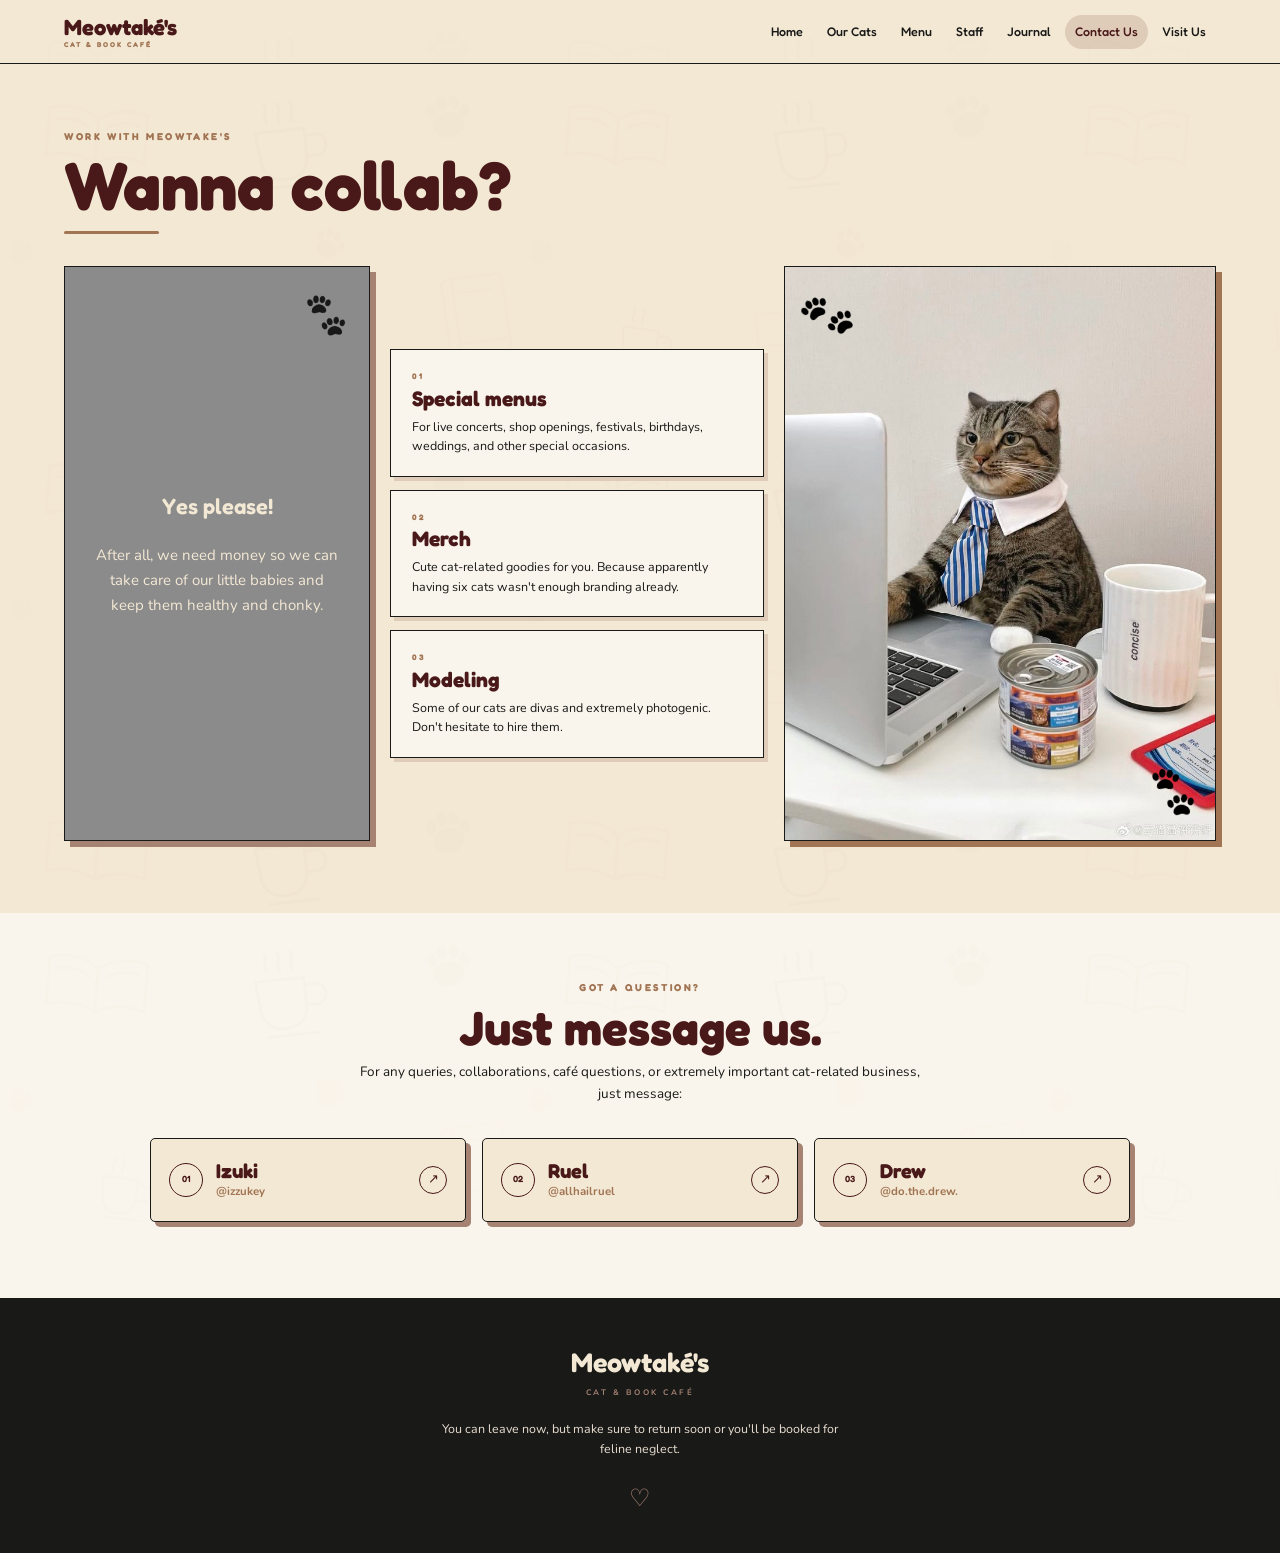
==== commit af66f4bd: "sticky mobile + Meowtaké" ====
--- a/contact.html
+++ b/contact.html
@@ -3,60 +3,37 @@
 
 <head>
     <meta charset="UTF-8">
-
-    <meta
-        name="viewport"
-        content="width=device-width, initial-scale=1.0"
-    >
+    <meta name="viewport" content="width=device-width, initial-scale=1.0">
 
     <meta
         name="description"
-        content="Collaborations and contact information for Meowtake's Cat & Book Café."
+        content="Collaborations and contact information for Meowtaké's Cat & Book Café."
     >
 
-    <title>Contact Us | Meowtake's Cat & Book Café</title>
+    <title>Contact Us | Meowtaké's Cat & Book Café</title>
+
+    <!-- Google Fonts -->
+    <link rel="preconnect" href="https://fonts.googleapis.com">
+    <link rel="preconnect" href="https://fonts.gstatic.com" crossorigin>
 
     <link
-        rel="preconnect"
-        href="https://fonts.googleapis.com"
-    >
-
-    <link
-        rel="preconnect"
-        href="https://fonts.gstatic.com"
-        crossorigin
-    >
-
-    <link
-        href="https://fonts.googleapis.com/css2?family=Caveat:wght@400;500;600;700&family=Fredoka:wght@400;500;600;700&family=Nunito:wght@400;500;600;700&display=swap"
+        href="https://fonts.googleapis.com/css2?family=Caveat:wght@500;600;700&family=Fredoka:wght@400;500;600;700&family=Nunito:wght@400;500;600;700;800&display=swap"
         rel="stylesheet"
     >
 
-    <link
-        rel="stylesheet"
-        href="style.css"
-    >
+    <link rel="stylesheet" href="style.css">
 </head>
 
-
-<body>
+<body class="contact-page-body">
 
     <!-- =====================================================
          HEADER
     ====================================================== -->
-
-<header>
-
-        <a href="index.html" class="logo">
-
-            <h1>Meowtake's</h1>
-
-            <p>Cat & Book Café</p>
-
+    <header class="site-header">
+        <a href="index.html" class="logo" aria-label="Meowtaké's home">
+            <strong>Meowtaké's</strong>
+            <span>CAT &amp; BOOK CAFÉ</span>
         </a>
-
-
-        <!-- MOBILE MENU BUTTON -->
 
         <button
             class="menu-toggle"
@@ -68,75 +45,41 @@
             ☰
         </button>
 
-
-        <!-- NAVIGATION -->
-
         <nav class="main-nav" id="main-navigation">
-
-    <a href="index.html">Home</a>
-
-    <a href="index.html#cats">
-        Our Cats
-    </a>
-
-    <a href="index.html#menu">
-        Menu
-    </a>
-
-    <a href="index.html#staff">
-        Staff
-    </a>
-
-    <a href="journal.html">
-        Journal
-    </a>
-
-    <a href="contact.html">
-        Contact Us
-    </a>
-
-    <a href="index.html#visit">
-        Visit Us
-    </a>
-
-</nav>
-
+            <a href="index.html">Home</a>
+            <a href="index.html#cats">Our Cats</a>
+            <a href="index.html#menu">Menu</a>
+            <a href="index.html#staff">Staff</a>
+            <a href="journal.html">Journal</a>
+            <a href="contact.html" aria-current="page">Contact Us</a>
+            <a href="index.html#visit">Visit Us</a>
+        </nav>
     </header>
 
 
-    <!-- =====================================================
-         CONTACT / COLLAB PAGE
-    ====================================================== -->
-
     <main class="contact-page">
 
+        <!-- =====================================================
+             CONTACT / COLLAB HERO
+        ====================================================== -->
         <section class="contact-hero">
 
             <div class="contact-heading">
-
                 <p class="section-eyebrow">
                     WORK WITH MEOWTAKE'S
                 </p>
 
-                <h1>
-                    Wanna collab?
-                </h1>
-
-                <div class="contact-heading-line"></div>
-
+                <h1>Wanna collab?</h1>
+
+                <div class="contact-heading-line" aria-hidden="true"></div>
             </div>
 
 
             <div class="contact-layout">
 
-
-                <!-- ==========================================
-                     LEFT SIDE
-                =========================================== -->
-
-                <div class="contact-intro">
-
-                    <span class="contact-paw">
+                <!-- INTRO -->
+                <article class="contact-intro">
+                    <span class="contact-paw" aria-hidden="true">
                         🐾
                     </span>
 
@@ -145,119 +88,86 @@
                     </p>
 
                     <p>
-                        After all, we need money so we can
-                        take care of our little babies and
-                        keep them healthy and chonky.
+                        After all, we need money so we can take care
+                        of our little babies and keep them healthy
+                        and chonky.
                     </p>
+                </article>
+
+
+                <!-- SERVICES -->
+                <div class="contact-services">
+
+                    <article class="contact-service-card">
+                        <p class="service-number">01</p>
+
+                        <h2>Special menus</h2>
+
+                        <p>
+                            For live concerts, shop openings, festivals,
+                            birthdays, weddings, and other special occasions.
+                        </p>
+                    </article>
+
+
+                    <article class="contact-service-card">
+                        <p class="service-number">02</p>
+
+                        <h2>Merch</h2>
+
+                        <p>
+                            Cute cat-related goodies for you. Because apparently
+                            having six cats wasn't enough branding already.
+                        </p>
+                    </article>
+
+
+                    <article class="contact-service-card">
+                        <p class="service-number">03</p>
+
+                        <h2>Modeling</h2>
+
+                        <p>
+                            Some of our cats are divas and extremely photogenic.
+                            Don't hesitate to hire them.
+                        </p>
+                    </article>
 
                 </div>
 
 
-                <!-- ==========================================
-                     SERVICES
-                =========================================== -->
-
-                <div class="contact-services">
-
-
-                    <article class="contact-service-card">
-
-                        <p class="service-number">
-                            01
-                        </p>
-
-                        <h2>
-                            Special menus
-                        </h2>
-
-                        <p>
-                            For live concerts, shop openings,
-                            festivals, birthdays, weddings,
-                            and other special occasions.
-                        </p>
-
-                    </article>
-
-
-                    <article class="contact-service-card">
-
-                        <p class="service-number">
-                            02
-                        </p>
-
-                        <h2>
-                            Merch
-                        </h2>
-
-                        <p>
-                            Cute cat-related goodies for you.
-                            Because apparently having six cats
-                            wasn't enough branding already.
-                        </p>
-
-                    </article>
-
-
-                    <article class="contact-service-card">
-
-                        <p class="service-number">
-                            03
-                        </p>
-
-                        <h2>
-                            Modeling
-                        </h2>
-
-                        <p>
-                            Some of our cats are divas and
-                            extremely photogenic. Don't hesitate
-                            to hire them.
-                        </p>
-
-                    </article>
-
-                </div>
-
-
-                <!-- ==========================================
-                     RIGHT VISUAL
-                =========================================== -->
-
-                <div class="contact-photo">
-
+                <!-- CAT VISUAL -->
+                <figure class="contact-photo">
                     <img
                         src="images/contact-cat.jpg"
-                        alt="One of Meowtake's cats"
+                        alt="One of Meowtaké's cats"
+                        loading="lazy"
                     >
 
-                    <span class="photo-paw paw-one">
+                    <span class="photo-paw paw-one" aria-hidden="true">
                         🐾
                     </span>
 
-                    <span class="photo-paw paw-two">
+                    <span class="photo-paw paw-two" aria-hidden="true">
                         🐾
                     </span>
-
-                </div>
+                </figure>
 
             </div>
 
         </section>
 
 
-        <!-- =================================================
+        <!-- =====================================================
              CONTACT PEOPLE
-        ================================================== -->
-
+        ====================================================== -->
         <section class="contact-people">
 
             <p class="section-eyebrow">
                 GOT A QUESTION?
             </p>
 
-            <h2>
-                Just message us.
-            </h2>
+            <h2>Just message us.</h2>
 
             <p class="contact-people-intro">
                 For any queries, collaborations, café questions,
@@ -267,7 +177,6 @@
 
 
             <div class="contact-person-grid">
-
 
                 <a
                     href="https://www.facebook.com/izzukey"
@@ -275,25 +184,16 @@
                     rel="noopener noreferrer"
                     class="contact-person"
                 >
-
-                    <span>
+                    <span class="contact-person-number">
                         01
                     </span>
 
-                    <div>
-                        <strong>
-                            Izuki
-                        </strong>
-
-                        <small>
-                            @izzukey
-                        </small>
+                    <div class="contact-person-copy">
+                        <strong>Izuki</strong>
+                        <small>@izzukey</small>
                     </div>
 
-                    <b>
-                        ↗
-                    </b>
-
+                    <b aria-hidden="true">↗</b>
                 </a>
 
 
@@ -303,25 +203,16 @@
                     rel="noopener noreferrer"
                     class="contact-person"
                 >
-
-                    <span>
+                    <span class="contact-person-number">
                         02
                     </span>
 
-                    <div>
-                        <strong>
-                            Ruel
-                        </strong>
-
-                        <small>
-                            @allhailruel
-                        </small>
+                    <div class="contact-person-copy">
+                        <strong>Ruel</strong>
+                        <small>@allhailruel</small>
                     </div>
 
-                    <b>
-                        ↗
-                    </b>
-
+                    <b aria-hidden="true">↗</b>
                 </a>
 
 
@@ -331,27 +222,17 @@
                     rel="noopener noreferrer"
                     class="contact-person"
                 >
-
-                    <span>
+                    <span class="contact-person-number">
                         03
                     </span>
 
-                    <div>
-                        <strong>
-                            Drew
-                        </strong>
-
-                        <small>
-                            @do.the.drew.
-                        </small>
+                    <div class="contact-person-copy">
+                        <strong>Drew</strong>
+                        <small>@do.the.drew.</small>
                     </div>
 
-                    <b>
-                        ↗
-                    </b>
-
+                    <b aria-hidden="true">↗</b>
                 </a>
-
 
             </div>
 
@@ -363,31 +244,25 @@
     <!-- =====================================================
          FOOTER
     ====================================================== -->
-
-    <footer>
-    <div class="footer-brand">
-        <h2>Meowtake's</h2>
-        <p>CAT &amp; BOOK CAFÉ</p>
-    </div>
-
-    <p class="footer-message">
-        You can leave now, but make sure to return soon or you'll be booked for
-        <br>
-        feline neglect.
-    </p>
-
-    <div class="footer-divider">
-        ♡
-    </div>
-
-    <p class="footer-copy">
-        © 2026 Meowtake's Café · Tokyo
-    </p>
-</footer>
+    <footer class="site-footer">
+        <div class="footer-brand">
+            <h2>Meowtaké's</h2>
+            <p>CAT &amp; BOOK CAFÉ</p>
+        </div>
+
+        <p class="footer-message">
+            You can leave now, but make sure to return soon
+            or you'll be booked for<br>
+            feline neglect.
+        </p>
+
+        <div class="footer-divider" aria-hidden="true">
+            ♡
+        </div>
+    </footer>
 
 
     <script src="script.js"></script>
-
 </body>
 
-</html>+</html>
--- a/style.css
+++ b/style.css
@@ -1,59 +1,98 @@
 /* =========================================================
    MEOWTAKE'S CAT & BOOK CAFÉ
-   MAIN STYLESHEET
+   CLEAN REBUILD — DESKTOP + TABLET + MOBILE
 ========================================================= */
 
 
 /* =========================================================
-   COLOR PALETTE
+   1. DESIGN TOKENS
 ========================================================= */
 
 :root {
     --cream: #f3e8d4;
     --light-cream: #faf5ec;
-
     --dusty-rose: #a68272;
     --warm-brown: #a17453;
-
     --deep-burgundy: #491818;
-
     --soft-gray: #8b8b8b;
-
     --almost-black: #191918;
+
+    --paper: #f8f1e5;
+    --paper-warm: #f1e2ce;
+    --paper-soft: #f6eee3;
+    --glass-a: #8c9a8c;
+    --glass-b: #aeb59c;
+    --gold: #d8b96e;
+
+    --content-width: 1180px;
+    --section-x: clamp(20px, 5vw, 64px);
+    --section-y: clamp(56px, 6.5vw, 78px);
+
+    --border: 1.5px solid var(--almost-black);
+    --shadow-small: 5px 5px 0 rgba(73, 24, 24, 0.15);
+    --shadow-medium: 8px 8px 0 rgba(73, 24, 24, 0.16);
 }
 
 
 /* =========================================================
-   GLOBAL
+   2. RESET / GLOBAL
 ========================================================= */
 
-* {
+*,
+*::before,
+*::after {
     box-sizing: border-box;
 }
 
 html {
     scroll-behavior: smooth;
+    scroll-padding-top: 72px;
 }
 
 html,
 body {
     width: 100%;
     margin: 0;
-
-    overflow-x: hidden;
+    overflow-x: clip;
 }
 
 body {
-    background-color: var(--cream);
-
+    min-width: 0;
+    background: var(--cream);
     color: var(--almost-black);
-
     font-family: "Nunito", sans-serif;
+    font-size: 15px;
+    line-height: 1.6;
 }
 
 img {
+    display: block;
     max-width: 100%;
     height: auto;
+}
+
+button,
+input,
+textarea,
+select {
+    font: inherit;
+}
+
+button,
+a {
+    -webkit-tap-highlight-color: transparent;
+}
+
+a {
+    color: inherit;
+}
+
+h1,
+h2,
+h3,
+h4,
+p {
+    margin-top: 0;
 }
 
 h1,
@@ -63,5328 +102,172 @@
     font-family: "Fredoka", sans-serif;
 }
 
+::selection {
+    background: var(--dusty-rose);
+    color: var(--almost-black);
+}
+
 
 /* =========================================================
-   HEADER
+   3. SHARED BACKGROUND PATTERN
 ========================================================= */
 
-header {
+.site-header,
+.cats-section,
+.menu-section,
+.staff-section,
+.journal-section,
+.visit-section,
+.contact-hero,
+.contact-people,
+.journal-hero,
+.featured-journal-wrapper {
+    position: relative;
+    isolation: isolate;
+}
+
+.site-header::before,
+.cats-section::before,
+.menu-section::before,
+.staff-section::before,
+.journal-section::before,
+.visit-section::before,
+.contact-hero::before,
+.contact-people::before,
+.journal-hero::before,
+.featured-journal-wrapper::before {
+    content: "";
+    position: absolute;
+    inset: 0;
+    background-image: url("images/pattern-bg/pattern-bg.svg");
+    background-repeat: repeat;
+    background-size: 520px auto;
+    background-position: center top;
+    opacity: 0.12;
+    pointer-events: none;
+    z-index: 0;
+}
+
+.site-header::before {
+    opacity: 0.08;
+}
+
+.site-header > *,
+.cats-section > *,
+.menu-section > *,
+.staff-section > *,
+.journal-section > *,
+.visit-section > *,
+.contact-hero > *,
+.contact-people > *,
+.journal-hero > *,
+.featured-journal-wrapper > * {
+    position: relative;
+    z-index: 1;
+}
+
+
+/* =========================================================
+   4. HEADER / NAV
+========================================================= */
+
+.site-header {
     position: sticky;
     top: 0;
-
     z-index: 1000;
 
+    min-height: 64px;
+    padding: 10px max(20px, 5vw);
+
     display: flex;
+    align-items: center;
     justify-content: space-between;
-    align-items: center;
-
-    padding: 16px 6%;
-
-    background-color: rgba(243, 232, 212, 0.96);
-
-    border-bottom: 2px solid var(--almost-black);
-}
-
-
-/* ---------- LOGO ---------- */
+    gap: 24px;
+
+    background: rgba(243, 232, 212, 0.97);
+    border-bottom: var(--border);
+    backdrop-filter: blur(7px);
+}
 
 .logo {
-    color: inherit;
+    display: inline-flex;
+    flex-direction: column;
+    align-items: flex-start;
+    gap: 3px;
+
+    flex: 0 0 auto;
 
     text-decoration: none;
-}
-
-.logo h1 {
-    margin: 0;
-
-    font-size: 30px;
+    line-height: 1;
+}
+
+.logo strong {
+    font-family: "Fredoka", sans-serif;
+    font-size: 22px;
     font-weight: 700;
-
     color: var(--deep-burgundy);
 }
 
-.logo p {
-    margin: 1px 0 0;
-
-    font-size: 10px;
+.logo span {
+    font-family: "Fredoka", sans-serif;
+    font-size: 7px;
     font-weight: 700;
-
     letter-spacing: 2px;
-
-    text-transform: uppercase;
-
     color: var(--warm-brown);
 }
-
-
-/* ---------- DESKTOP NAVIGATION ---------- */
 
 .main-nav {
     display: flex;
     align-items: center;
-
-    gap: 8px;
+    justify-content: flex-end;
+    gap: 4px;
 }
 
 .main-nav a {
-    padding: 8px 12px;
-
-    border-radius: 20px;
-
-    color: var(--almost-black);
-
+    padding: 7px 10px;
+    border-radius: 18px;
+
+    font-family: "Fredoka", sans-serif;
+    font-size: 12.5px;
+    font-weight: 500;
     text-decoration: none;
 
-    font-family: "Fredoka", sans-serif;
-
-    font-size: 14px;
-    font-weight: 500;
-
     transition:
-        background-color 0.2s ease,
-        color 0.2s ease,
-        transform 0.2s ease;
+        background-color 0.18s ease,
+        color 0.18s ease,
+        transform 0.18s ease;
+}
+
+.main-nav a:hover,
+.main-nav a[aria-current="page"] {
+    background: rgba(166, 130, 114, 0.28);
+    color: var(--deep-burgundy);
 }
 
 .main-nav a:hover {
-    background-color: var(--dusty-rose);
-
-    color: var(--deep-burgundy);
-
-    transform: translateY(-2px);
-}
-
-
-/* ---------- MOBILE MENU BUTTON ---------- */
+    transform: translateY(-1px);
+}
 
 .menu-toggle {
     display: none;
-
-    padding: 5px;
-
-    background: none;
-
-    border: none;
-
+    flex: 0 0 auto;
+
+    padding: 4px 6px;
+
+    border: 0;
+    background: transparent;
     color: var(--deep-burgundy);
 
     font-family: "Fredoka", sans-serif;
-
-    font-size: 28px;
+    font-size: 25px;
+    line-height: 1;
 
     cursor: pointer;
 }
 
+
 /* =========================================================
-   HERO — MEOWTAKE'S CAFÉ ENTRANCE
-========================================================= */
-
-.hero {
-    position: relative;
-
-    width: 100%;
-    max-width: none;
-
-    min-height: calc(100vh - 75px);
-
-    display: flex;
-    align-items: center;
-
-    padding: 80px 7% 90px;
-
-    background-color: var(--cream);
-
-    isolation: isolate;
-
-    overflow: hidden;
-}
-
-
-/* ---------------------------------------------------------
-   BACKGROUND PATTERN
---------------------------------------------------------- */
-
-.hero::before {
-    content: "";
-
-    position: absolute;
-
-    inset: 0;
-
-    background-image:
-        url("images/pattern-bg/pattern-bg.svg");
-
-    background-repeat: repeat;
-
-    background-size: 620px auto;
-
-    background-position: center top;
-
-    opacity: 0.75;
-
-    pointer-events: none;
-
-    z-index: 0;
-}
-
-
-/* soft fade behind the important content */
-
-.hero::after {
-    content: "";
-
-    position: absolute;
-
-    inset: 0;
-
-    background:
-        radial-gradient(
-            circle at 31% 48%,
-            rgba(243, 232, 212, 0.96) 0%,
-            rgba(243, 232, 212, 0.78) 26%,
-            rgba(243, 232, 212, 0) 50%
-        ),
-        radial-gradient(
-            circle at 70% 48%,
-            rgba(243, 232, 212, 0.55) 0%,
-            rgba(243, 232, 212, 0) 46%
-        );
-
-    pointer-events: none;
-
-    z-index: 0;
-}
-
-
-/* ---------------------------------------------------------
-   HERO LAYOUT
---------------------------------------------------------- */
-
-.hero-inner {
-    position: relative;
-
-    z-index: 1;
-
-    width: 100%;
-
-    max-width: 1450px;
-
-    margin: 0 auto;
-
-    display: grid;
-
-    grid-template-columns:
-        minmax(330px, 0.85fr)
-        minmax(600px, 1.25fr);
-
-    align-items: center;
-
-    gap: clamp(55px, 7vw, 120px);
-}
-
-
-/* =========================================================
-   LEFT SIDE
-========================================================= */
-
-.hero-copy {
-    max-width: 570px;
-}
-
-
-.hero-eyebrow {
-    margin: 0 0 20px;
-
-    font-family: "Fredoka", sans-serif;
-
-    font-size: 11px;
-
-    font-weight: 600;
-
-    letter-spacing: 4px;
-
-    color: var(--warm-brown);
-}
-
-
-.hero-copy h1 {
-    margin: 0;
-
-    font-family: "Fredoka", sans-serif;
-
-    font-size: clamp(54px, 5.2vw, 82px);
-
-    font-weight: 700;
-
-    line-height: 0.98;
-
-    letter-spacing: -2px;
-
-    color: var(--almost-black);
-}
-
-
-.hero-copy h1 span {
-    color: var(--deep-burgundy);
-}
-
-
-.hero-description {
-    max-width: 520px;
-
-    margin: 30px 0 0;
-
-    font-size: 16px;
-
-    line-height: 1.75;
-
-    color: #655852;
-}
-
-
-.hero-buttons {
-    display: flex;
-
-    flex-wrap: wrap;
-
-    gap: 13px;
-
-    margin-top: 32px;
-}
-
-
-/* =========================================================
-   CAFÉ SCENE
-========================================================= */
-
-.cafe-scene {
-    position: relative;
-
-    width: 100%;
-
-    max-width: 800px;
-
-    margin-left: auto;
-
-    padding:
-        45px
-        20px
-        62px;
-
-    transform: translateZ(0);
-}
-
-
-/* =========================================================
-   TOKYO PLAQUE
-========================================================= */
-
-.tokyo-plaque {
-    position: absolute;
-
-    top: 17px;
-
-    right: 2%;
-
-    z-index: 4;
-
-    width: 67px;
-
-    padding: 10px 7px;
-
-    background-color: var(--dusty-rose);
-
-    border: 2px solid var(--almost-black);
-
-    border-radius: 5px;
-
-    text-align: center;
-
-    box-shadow: 4px 4px 0 rgba(73, 24, 24, 0.18);
-
-    transform: rotate(4deg);
-}
-
-
-.tokyo-plaque span {
-    display: block;
-
-    font-family: "Fredoka", sans-serif;
-
-    font-size: 23px;
-
-    color: var(--deep-burgundy);
-}
-
-
-.tokyo-plaque small {
-    display: block;
-
-    margin-top: 3px;
-
-    font-size: 6px;
-
-    font-weight: 800;
-
-    letter-spacing: 1px;
-
-    color: var(--deep-burgundy);
-}
-
-
-/* =========================================================
-   BUILDING
-========================================================= */
-
-.cafe-building {
-    position: relative;
-
-    width: 100%;
-
-    padding:
-        0
-        17px
-        18px;
-
-    background-color: #a17453;
-
-    border:
-        3px
-        solid
-        var(--almost-black);
-
-    border-radius: 9px 9px 6px 6px;
-
-    box-shadow:
-        13px 14px 0 rgba(73, 24, 24, 0.18);
-
-    overflow: hidden;
-}
-
-
-/* =========================================================
-   MAIN CAFÉ SIGN
-========================================================= */
-
-.cafe-sign {
-    min-height: 102px;
-
-    display: flex;
-
-    align-items: center;
-
-    justify-content: center;
-
-    gap: 18px;
-
-    padding: 17px;
-
-    margin:
-        0
-        -17px;
-
-    background-color: var(--light-cream);
-
-    border-bottom:
-        3px
-        solid
-        var(--almost-black);
-
-    text-align: center;
-}
-
-
-.cafe-sign strong {
-    display: block;
-
-    font-family: "Fredoka", sans-serif;
-
-    font-size: clamp(28px, 3vw, 42px);
-
-    line-height: 0.95;
-
-    color: var(--deep-burgundy);
-}
-
-
-.cafe-sign small {
-    display: block;
-
-    margin-top: 8px;
-
-    font-family: "Fredoka", sans-serif;
-
-    font-size: 8px;
-
-    font-weight: 600;
-
-    letter-spacing: 4px;
-
-    color: var(--warm-brown);
-}
-
-
-.sign-paw {
-    position: relative;
-
-    width: 16px;
-    height: 14px;
-
-    display: block;
-
-    font-size: 0;
-
-    background-color: var(--dusty-rose);
-
-    border-radius: 50% 50% 45% 45%;
-
-    transform: rotate(-8deg);
-}
-
-
-.sign-paw::before {
-    content: "";
-
-    position: absolute;
-
-    width: 6px;
-    height: 7px;
-
-    top: -8px;
-    left: -1px;
-
-    border-radius: 50%;
-
-    background-color: var(--dusty-rose);
-
-    box-shadow:
-        8px -4px 0 var(--dusty-rose),
-        16px 0 0 var(--dusty-rose);
-}
-
-
-/* =========================================================
-   AWNING
-========================================================= */
-
-.cafe-awning {
-    height: 47px;
-
-    display: grid;
-
-    grid-template-columns:
-        repeat(7, 1fr);
-
-    margin:
-        0
-        -17px
-        16px;
-
-    overflow: hidden;
-
-    border-bottom:
-        3px
-        solid
-        var(--almost-black);
-}
-
-
-.cafe-awning span {
-    position: relative;
-
-    background-color: var(--cream);
-}
-
-
-.cafe-awning span:nth-child(even) {
-    background-color: var(--deep-burgundy);
-}
-
-
-.cafe-awning span::after {
-    content: "";
-
-    position: absolute;
-
-    left: 0;
-    right: 0;
-
-    bottom: -13px;
-
-    height: 25px;
-
-    background: inherit;
-
-    border-radius: 0 0 50% 50%;
-}
-
-
-/* =========================================================
-   STOREFRONT
-========================================================= */
-
-.storefront {
-    display: grid;
-
-    grid-template-columns:
-        minmax(0, 1fr)
-        minmax(145px, 0.66fr)
-        minmax(0, 1fr);
-
-    gap: 10px;
-
-    min-height: 350px;
-}
-
-
-/* =========================================================
-   WINDOWS
-========================================================= */
-
-.cafe-window {
-    position: relative;
-
-    min-width: 0;
-
-    overflow: hidden;
-
-    border:
-        3px
-        solid
-        var(--almost-black);
-
-    background:
-        linear-gradient(
-            135deg,
-            #829384,
-            #b5b79b
-        );
-}
-
-
-.left-window {
-    border-radius:
-        5px
-        2px
-        2px
-        5px;
-}
-
-
-.right-window {
-    border-radius:
-        2px
-        5px
-        5px
-        2px;
-}
-
-
-.window-glow {
-    position: absolute;
-
-    inset: 0;
-
-    background:
-        linear-gradient(
-            115deg,
-            rgba(255, 255, 255, 0.18),
-            rgba(255, 244, 205, 0.06) 50%,
-            rgba(255, 236, 188, 0.2)
-        );
-
-    animation:
-        windowGlow
-        5s
-        ease-in-out
-        infinite
-        alternate;
-}
-
-
-@keyframes windowGlow {
-
-    from {
-        opacity: 0.5;
-    }
-
-    to {
-        opacity: 0.9;
-    }
-
-}
-
-
-.window-lettering {
-    position: absolute;
-
-    top: 24px;
-    left: 19px;
-
-    z-index: 2;
-
-    font-family: "Fredoka", sans-serif;
-
-    font-size: 9px;
-
-    font-weight: 600;
-
-    line-height: 1.7;
-
-    letter-spacing: 3px;
-
-    color: rgba(250, 245, 236, 0.84);
-}
-
-
-/* =========================================================
-   BOOKSHELVES
-========================================================= */
-
-.bookshelf {
-    position: absolute;
-
-    left: 8%;
-
-    width: 61%;
-
-    height: 9px;
-
-    background-color: #603f30;
-
-    border:
-        2px
-        solid
-        var(--almost-black);
-}
-
-
-.shelf-one {
-    top: 53%;
-}
-
-
-.shelf-two {
-    top: 73%;
-}
-
-
-.books {
-    position: absolute;
-
-    left: 6px;
-
-    bottom: 8px;
-
-    height: 48px;
-
-    display: flex;
-
-    align-items: flex-end;
-
-    gap: 4px;
-}
-
-
-.book {
-    display: block;
-
-    width: 12px;
-
-    border:
-        1px
-        solid
-        rgba(25, 25, 24, 0.55);
-
-    border-radius: 2px 2px 0 0;
-}
-
-
-.b1 {
-    height: 39px;
-
-    background-color: var(--dusty-rose);
-}
-
-
-.b2 {
-    height: 47px;
-
-    background-color: var(--deep-burgundy);
-}
-
-
-.b3 {
-    height: 34px;
-
-    background-color: #d4b483;
-}
-
-
-.b4 {
-    height: 43px;
-
-    background-color: #71826c;
-}
-
-
-.b5 {
-    height: 30px;
-
-    background-color: var(--light-cream);
-}
-
-
-/* =========================================================
-   WINDOW CAT
-========================================================= */
-
-.window-cat {
-    position: absolute;
-
-    z-index: 5;
-
-    right: 11%;
-
-    bottom: 16px;
-
-    width: 94px;
-
-    height: 130px;
-}
-
-
-.cat-head {
-    position: absolute;
-
-    top: 14px;
-    left: 23px;
-
-    width: 57px;
-    height: 52px;
-
-    border-radius:
-        48%
-        48%
-        45%
-        45%;
-
-    background-color: var(--almost-black);
-
-    z-index: 3;
-}
-
-
-.cat-ear {
-    position: absolute;
-
-    top: 3px;
-
-    width: 27px;
-    height: 32px;
-
-    background-color: var(--almost-black);
-
-    clip-path:
-        polygon(
-            50% 0,
-            100% 100%,
-            0 100%
-        );
-
-    z-index: 2;
-}
-
-
-.cat-ear-left {
-    left: 20px;
-
-    transform:
-        rotate(-13deg);
-}
-
-
-.cat-ear-right {
-    right: 10px;
-
-    transform:
-        rotate(13deg);
-}
-
-
-.cat-eye {
-    position: absolute;
-
-    top: 23px;
-
-    width: 6px;
-    height: 8px;
-
-    border-radius: 50%;
-
-    background-color: #f3d289;
-}
-
-
-.eye-left {
-    left: 16px;
-}
-
-
-.eye-right {
-    right: 16px;
-}
-
-
-.cat-body {
-    position: absolute;
-
-    bottom: 0;
-    left: 16px;
-
-    width: 69px;
-    height: 86px;
-
-    border-radius:
-        48% 48% 20% 20%;
-
-    background-color: var(--almost-black);
-}
-
-
-.cat-tail {
-    position: absolute;
-
-    right: -14px;
-    bottom: 15px;
-
-    width: 58px;
-    height: 75px;
-
-    border:
-        13px
-        solid
-        var(--almost-black);
-
-    border-left-color:
-        transparent;
-
-    border-bottom-color:
-        transparent;
-
-    border-radius: 50%;
-
-    transform-origin:
-        15%
-        85%;
-
-    animation:
-        catTail
-        3.4s
-        ease-in-out
-        infinite;
-}
-
-
-@keyframes catTail {
-
-    0%,
-    100% {
-        transform:
-            rotate(14deg);
-    }
-
-    50% {
-        transform:
-            rotate(-4deg);
-    }
-
-}
-
-
-.window-sill {
-    position: absolute;
-
-    z-index: 6;
-
-    left: 0;
-    right: 0;
-    bottom: 0;
-
-    height: 17px;
-
-    background-color: var(--warm-brown);
-
-    border-top:
-        3px
-        solid
-        var(--almost-black);
-}
-
-
-/* =========================================================
-   DOOR
-========================================================= */
-
-.cafe-door {
-    position: relative;
-
-    display: flex;
-
-    flex-direction: column;
-
-    min-width: 0;
-
-    border:
-        3px
-        solid
-        var(--almost-black);
-
-    background-color: var(--deep-burgundy);
-}
-
-
-.door-glass {
-    position: relative;
-
-    flex: 1;
-
-    overflow: hidden;
-
-    background:
-        linear-gradient(
-            145deg,
-            #78897b,
-            #adb49a
-        );
-
-    border:
-        8px
-        solid
-        var(--deep-burgundy);
-
-    border-bottom:
-        4px
-        solid
-        var(--deep-burgundy);
-}
-
-
-.door-glass::after {
-    content: "";
-
-    position: absolute;
-
-    inset: 0;
-
-    background:
-        linear-gradient(
-            125deg,
-            rgba(255, 255, 255, 0.22),
-            transparent 35%,
-            rgba(255, 255, 255, 0.08)
-        );
-}
-
-
-.door-text {
-    position: absolute;
-
-    z-index: 2;
-
-    top: 16px;
-    left: 50%;
-
-    transform:
-        translateX(-50%);
-
-    writing-mode:
-        vertical-rl;
-
-    font-size: 8px;
-
-    letter-spacing: 4px;
-
-    color: rgba(250, 245, 236, 0.75);
-}
-
-
-/* =========================================================
-   OPEN SIGN
-========================================================= */
-
-.open-sign-wrap {
-    position: absolute;
-
-    z-index: 5;
-
-    top: 92px;
-    left: 50%;
-
-    width: 115px;
-    height: 100px;
-
-    transform:
-        translateX(-50%);
-
-    transform-origin:
-        top center;
-
-    animation:
-        openSwing
-        4.2s
-        ease-in-out
-        infinite;
-}
-
-
-@keyframes openSwing {
-
-    0%,
-    100% {
-        transform:
-            translateX(-50%)
-            rotate(-2.5deg);
-    }
-
-    50% {
-        transform:
-            translateX(-50%)
-            rotate(2.5deg);
-    }
-
-}
-
-
-.open-string {
-    position: absolute;
-
-    top: 0;
-
-    width: 1px;
-    height: 36px;
-
-    background-color: var(--almost-black);
-}
-
-
-.string-left {
-    left: 34px;
-
-    transform:
-        rotate(20deg);
-}
-
-
-.string-right {
-    right: 34px;
-
-    transform:
-        rotate(-20deg);
-}
-
-
-.open-sign {
-    position: absolute;
-
-    left: 50%;
-    bottom: 0;
-
-    width: 105px;
-
-    transform:
-        translateX(-50%);
-
-    padding:
-        10px
-        8px;
-
-    background-color: var(--cream);
-
-    border:
-        2px
-        solid
-        var(--almost-black);
-
-    border-radius: 4px;
-
-    text-align: center;
-
-    box-shadow:
-        3px
-        3px
-        0
-        rgba(25, 25, 24, 0.13);
-}
-
-
-.open-sign small {
-    display: block;
-
-    font-size: 6px;
-
-    letter-spacing: 2px;
-
-    color: var(--warm-brown);
-}
-
-
-.open-sign strong {
-    display: block;
-
-    margin:
-        2px
-        0;
-
-    font-family: "Fredoka", sans-serif;
-
-    font-size: 22px;
-
-    line-height: 1;
-
-    color: var(--deep-burgundy);
-}
-
-
-.open-sign span {
-    display: block;
-
-    font-size: 6px;
-
-    font-weight: 700;
-
-    letter-spacing: 2px;
-
-    color: var(--almost-black);
-}
-
-
-.door-handle {
-    position: absolute;
-
-    z-index: 7;
-
-    top: 54%;
-    right: 10px;
-
-    width: 6px;
-    height: 45px;
-
-    border-radius: 20px;
-
-    background-color: #d8bc7a;
-
-    border:
-        1px
-        solid
-        var(--almost-black);
-}
-
-
-.door-bottom {
-    padding:
-        13px
-        5px;
-
-    border-top:
-        3px
-        solid
-        var(--almost-black);
-
-    font-family: "Fredoka", sans-serif;
-
-    font-size: 8px;
-
-    font-weight: 600;
-
-    letter-spacing: 3px;
-
-    text-align: center;
-
-    color: var(--cream);
-}
-
-
-/* =========================================================
-   RIGHT WINDOW
-========================================================= */
-
-.right-shelf {
-    position: absolute;
-
-    left: 12%;
-
-    top: 61%;
-
-    width: 63%;
-
-    height: 9px;
-
-    background-color: #603f30;
-
-    border:
-        2px
-        solid
-        var(--almost-black);
-}
-
-
-.inside-lamp {
-    position: absolute;
-
-    top: -4px;
-    left: 50%;
-
-    width: 2px;
-    height: 63px;
-
-    background-color: var(--almost-black);
-}
-
-
-.inside-lamp span {
-    position: absolute;
-
-    left: 50%;
-    bottom: -23px;
-
-    width: 50px;
-    height: 29px;
-
-    transform:
-        translateX(-50%);
-
-    border:
-        2px
-        solid
-        var(--almost-black);
-
-    border-radius:
-        50%
-        50%
-        15%
-        15%;
-
-    background-color: #d8bc7a;
-
-    box-shadow:
-        0
-        8px
-        23px
-        rgba(255, 226, 156, 0.25);
-}
-
-
-/* =========================================================
-   TABLE + COFFEE
-========================================================= */
-
-.inside-table {
-    position: absolute;
-
-    right: 4%;
-
-    bottom: 16px;
-
-    width: 82px;
-    height: 102px;
-}
-
-
-.table-top {
-    position: absolute;
-
-    top: 25px;
-
-    width: 82px;
-    height: 9px;
-
-    background-color: var(--deep-burgundy);
-
-    border:
-        2px
-        solid
-        var(--almost-black);
-
-    border-radius: 50%;
-}
-
-
-.table-leg {
-    position: absolute;
-
-    top: 33px;
-    left: 38px;
-
-    width: 8px;
-    height: 62px;
-
-    background-color: var(--almost-black);
-}
-
-
-.table-leg::after {
-    content: "";
-
-    position: absolute;
-
-    left: -23px;
-    bottom: -3px;
-
-    width: 54px;
-    height: 7px;
-
-    border-radius: 50%;
-
-    background-color: var(--almost-black);
-}
-
-
-.coffee-cup {
-    position: absolute;
-
-    z-index: 3;
-
-    top: 2px;
-    left: 29px;
-
-    width: 29px;
-    height: 27px;
-}
-
-
-.cup-body {
-    position: absolute;
-
-    bottom: 0;
-    left: 0;
-
-    width: 25px;
-    height: 19px;
-
-    background-color: var(--cream);
-
-    border:
-        2px
-        solid
-        var(--almost-black);
-
-    border-radius:
-        2px 2px 9px 9px;
-}
-
-
-.cup-handle {
-    position: absolute;
-
-    right: -5px;
-    bottom: 6px;
-
-    width: 10px;
-    height: 10px;
-
-    border:
-        2px
-        solid
-        var(--almost-black);
-
-    border-radius: 50%;
-}
-
-
-.coffee-steam {
-    position: absolute;
-
-    top: -10px;
-
-    width: 7px;
-    height: 13px;
-
-    border-left:
-        2px
-        solid
-        var(--cream);
-
-    border-radius: 50%;
-
-    animation:
-        coffeeSteam
-        2.3s
-        ease-in-out
-        infinite;
-}
-
-
-.steam-one {
-    left: 7px;
-}
-
-
-.steam-two {
-    left: 16px;
-
-    animation-delay:
-        0.5s;
-}
-
-
-@keyframes coffeeSteam {
-
-    0% {
-        transform:
-            translateY(3px);
-
-        opacity:
-            0;
-    }
-
-    50% {
-        opacity:
-            0.8;
-    }
-
-    100% {
-        transform:
-            translateY(-6px);
-
-        opacity:
-            0;
-    }
-
-}
-
-
-/* =========================================================
-   PLANT
-========================================================= */
-
-.cafe-plant {
-    position: absolute;
-
-    left: 8%;
-
-    bottom: 15px;
-
-    width: 56px;
-    height: 92px;
-}
-
-
-.plant-pot {
-    position: absolute;
-
-    bottom: 0;
-    left: 13px;
-
-    width: 34px;
-    height: 33px;
-
-    background-color: var(--dusty-rose);
-
-    border:
-        2px
-        solid
-        var(--almost-black);
-
-    clip-path:
-        polygon(
-            5% 0,
-            95% 0,
-            80% 100%,
-            20% 100%
-        );
-}
-
-
-.leaf {
-    position: absolute;
-
-    bottom: 28px;
-    left: 27px;
-
-    width: 18px;
-    height: 42px;
-
-    border-radius:
-        100%
-        0
-        100%
-        0;
-
-    background-color: #65765e;
-
-    transform-origin:
-        bottom center;
-}
-
-
-.leaf-one {
-    transform:
-        rotate(-42deg);
-}
-
-
-.leaf-two {
-    transform:
-        rotate(-13deg);
-
-    height: 52px;
-}
-
-
-.leaf-three {
-    transform:
-        rotate(23deg);
-
-    height: 48px;
-}
-
-
-.leaf-four {
-    transform:
-        rotate(53deg);
-
-    height: 38px;
-}
-
-
-/* =========================================================
-   CAFÉ BASE
-========================================================= */
-
-.cafe-base {
-    height: 12px;
-
-    margin:
-        15px
-        -17px
-        -18px;
-
-    background-color: var(--almost-black);
-}
-
-
-/* =========================================================
-   OUTSIDE BOARD
-========================================================= */
-
-.cafe-board {
-    position: absolute;
-
-    z-index: 7;
-
-    left: -8px;
-    bottom: 12px;
-
-    width: 135px;
-
-    padding:
-        15px
-        12px
-        17px;
-
-    background-color: var(--deep-burgundy);
-
-    border:
-        3px
-        solid
-        var(--almost-black);
-
-    border-radius: 5px;
-
-    text-align: center;
-
-    color: var(--cream);
-
-    box-shadow:
-        7px
-        8px
-        0
-        rgba(73, 24, 24, 0.14);
-
-    transform:
-        rotate(-3deg);
-}
-
-
-.cafe-board::before,
-.cafe-board::after {
-    content: "";
-
-    position: absolute;
-
-    bottom: -17px;
-
-    width: 9px;
-    height: 19px;
-
-    background-color: var(--almost-black);
-}
-
-
-.cafe-board::before {
-    left: 16px;
-
-    transform:
-        rotate(8deg);
-}
-
-
-.cafe-board::after {
-    right: 16px;
-
-    transform:
-        rotate(-8deg);
-}
-
-
-.board-mini {
-    display: block;
-
-    font-size: 6px;
-
-    font-weight: 700;
-
-    letter-spacing: 2px;
-
-    color: #d8bc7a;
-}
-
-
-.cafe-board strong {
-    display: block;
-
-    margin-top: 7px;
-
-    font-family: "Caveat", cursive;
-
-    font-size: 27px;
-
-    font-weight: 600;
-
-    line-height: 0.9;
-}
-
-
-.board-paw {
-    display: block;
-
-    margin-top: 8px;
-
-    font-size: 16px;
-}
-
-
-/* =========================================================
-   OUTSIDE CAT
-========================================================= */
-
-.outside-cat {
-    position: absolute;
-
-    z-index: 8;
-
-    right: 22px;
-    bottom: 5px;
-
-    width: 95px;
-    height: 87px;
-}
-
-
-.outside-cat-head {
-    position: absolute;
-
-    left: 10px;
-    bottom: 29px;
-
-    width: 35px;
-    height: 34px;
-
-    border-radius: 50%;
-
-    background-color: var(--almost-black);
-}
-
-
-.outside-cat-head::before,
-.outside-cat-head::after {
-    content: "";
-
-    position: absolute;
-
-    top: -13px;
-
-    width: 21px;
-    height: 23px;
-
-    background-color: var(--almost-black);
-
-    clip-path:
-        polygon(
-            50% 0,
-            100% 100%,
-            0 100%
-        );
-}
-
-
-.outside-cat-head::before {
-    left: -1px;
-
-    transform:
-        rotate(-13deg);
-}
-
-
-.outside-cat-head::after {
-    right: -1px;
-
-    transform:
-        rotate(13deg);
-}
-
-
-.outside-cat-body {
-    position: absolute;
-
-    left: 30px;
-    bottom: 13px;
-
-    width: 53px;
-    height: 37px;
-
-    border-radius:
-        60% 50% 45% 45%;
-
-    background-color: var(--almost-black);
-}
-
-
-.outside-cat-tail {
-    position: absolute;
-
-    right: -8px;
-    bottom: 23px;
-
-    width: 44px;
-    height: 46px;
-
-    border:
-        10px
-        solid
-        var(--almost-black);
-
-    border-left-color:
-        transparent;
-
-    border-bottom-color:
-        transparent;
-
-    border-radius: 50%;
-
-    transform-origin:
-        bottom left;
-
-    animation:
-        outsideTail
-        2.8s
-        ease-in-out
-        infinite;
-}
-
-
-@keyframes outsideTail {
-
-    0%,
-    100% {
-        transform:
-            rotate(7deg);
-    }
-
-    50% {
-        transform:
-            rotate(-10deg);
-    }
-
-}
-
-
-/* =========================================================
-   STREET
-========================================================= */
-
-.street-line {
-    position: absolute;
-
-    z-index: 3;
-
-    left: 0;
-    right: 0;
-    bottom: 0;
-
-    height: 5px;
-
-    border-radius: 50%;
-
-    background-color:
-        rgba(73, 24, 24, 0.22);
-}
-/* =========================================================
-   FULL CAFÉ ENTRY HERO
-========================================================= */
-
-.entry-hero {
-    position: relative;
-
-    width: 100%;
-    max-width: none;
-
-    min-height: calc(100vh - 65px);
-
-    margin: 0;
-    padding: 0;
-
-    display: grid;
-
-    grid-template-rows:
-        auto
-        48px
-        minmax(520px, 1fr)
-        95px;
-
-    background-color: var(--warm-brown);
-
-    overflow: hidden;
-}
-
-
-/* =========================================================
-   MAIN SIGN
-========================================================= */
-
-.entry-main-sign {
-    min-height: 125px;
-
-    display: flex;
-    align-items: center;
-    justify-content: center;
-
-    gap: 24px;
-
-    padding: 24px;
-
-    background-color: var(--cream);
-
-    border-top: 2px solid var(--almost-black);
-    border-bottom: 3px solid var(--almost-black);
-
-    text-align: center;
-}
-
-
-.entry-brand strong {
-    display: block;
-
-    font-family: "Fredoka", sans-serif;
-
-    font-size: clamp(38px, 4vw, 58px);
-
-    line-height: 0.95;
-
-    color: var(--deep-burgundy);
-}
-
-
-.entry-brand span {
-    display: block;
-
-    margin-top: 8px;
-
-    font-family: "Fredoka", sans-serif;
-
-    font-size: 9px;
-
-    font-weight: 600;
-
-    letter-spacing: 5px;
-
-    color: var(--warm-brown);
-}
-
-
-.entry-sign-paw {
-    width: 35px;
-    height: 35px;
-
-    display: grid;
-    place-items: center;
-
-    font-size: 18px;
-
-    color: var(--dusty-rose);
-
-    transform: rotate(-9deg);
-}
-
-
-.entry-sign-paw:last-child {
-    transform: rotate(9deg);
-}
-
-
-/* =========================================================
-   AWNING
-========================================================= */
-
-.entry-awning {
-    display: grid;
-
-    grid-template-columns:
-        repeat(10, 1fr);
-
-    width: 100%;
-
-    border-bottom:
-        3px
-        solid
-        var(--almost-black);
-
-    overflow: hidden;
-}
-
-
-.entry-awning span {
-    position: relative;
-
-    background-color: var(--cream);
-}
-
-
-.entry-awning span:nth-child(even) {
-    background-color: var(--deep-burgundy);
-}
-
-
-.entry-awning span::after {
-    content: "";
-
-    position: absolute;
-
-    left: 0;
-    right: 0;
-
-    bottom: -16px;
-
-    height: 29px;
-
-    background: inherit;
-
-    border-radius: 0 0 50% 50%;
-}
-
-
-/* =========================================================
-   FRONT
-========================================================= */
-
-.entry-front {
-    position: relative;
-
-    display: grid;
-
-    grid-template-columns:
-    minmax(0, 1fr)
-    minmax(280px, 0.42fr)
-    minmax(0, 1fr);
-
-    gap: 10px;
-
-    padding:
-        20px
-        4%
-        0;
-
-    background-color: var(--warm-brown);
-}
-
-
-/* =========================================================
-   WINDOWS
-========================================================= */
-
-.entry-window {
-    position: relative;
-
-    min-width: 0;
-
-    overflow: hidden;
-
-    background:
-        linear-gradient(
-            135deg,
-            #8c9a8c 0%,
-            #a9af98 55%,
-            #879486 100%
-        );
-
-    border:
-        3px
-        solid
-        var(--almost-black);
-
-    border-bottom:
-        0;
-}
-.entry-window::after {
-    content: "";
-
-    position: absolute;
-    top: 0;
-    bottom: 0;
-    left: 50%;
-
-    width: 2px;
-
-    background: rgba(25, 25, 24, 0.18);
-
-    z-index: 2;
-}
-
-
-.entry-glass-shine {
-    position: absolute;
-
-    inset: 0;
-
-    background:
-        linear-gradient(
-            115deg,
-            rgba(255, 255, 255, 0.15),
-            rgba(255, 255, 255, 0) 28%,
-            rgba(255, 255, 255, 0.07) 55%,
-            rgba(255, 255, 255, 0) 70%
-        );
-
-    pointer-events: none;
-
-    z-index: 1;
-}
-
-
-/* =========================================================
-   HERO TEXT INSIDE WINDOW
-========================================================= */
-
-.entry-copy-window {
-    min-height: 500px;
-}
-
-
-.window-small-writing {
-    position: absolute;
-
-    top: 24px;
-    right: 26px;
-
-    font-family: "Fredoka", sans-serif;
-
-    font-size: 9px;
-
-    font-weight: 600;
-
-    line-height: 1.8;
-
-    letter-spacing: 3px;
-
-    color:
-        rgba(250, 245, 236, 0.7);
-}
-
-
-.entry-copy {
-    position: relative;
-
-    z-index: 4;
-
-    max-width: 650px;
-
-    padding:
-        clamp(55px, 7vw, 95px)
-        clamp(35px, 6vw, 90px)
-        120px;
-}
-
-
-.entry-eyebrow {
-    margin: 0 0 17px;
-
-    font-family: "Fredoka", sans-serif;
-
-    font-size: 10px;
-
-    font-weight: 600;
-
-    letter-spacing: 4px;
-
-    color: var(--cream);
-}
-
-
-.entry-copy h1 {
-    margin: 0;
-
-    font-family: "Fredoka", sans-serif;
-
-    font-size: clamp(53px, 5vw, 80px);
-
-    line-height: 0.97;
-
-    letter-spacing: -2px;
-
-    color: var(--almost-black);
-}
-
-
-.entry-copy h1 span {
-    color: var(--deep-burgundy);
-}
-
-
-.entry-description {
-    max-width: 460px;
-    margin: 26px 0 0;
-
-    font-family: "Nunito", sans-serif;
-    font-size: 15px;
-    font-weight: 600;
-    line-height: 1.65;
-    letter-spacing: 0.05px;
-
-    color: rgba(25, 25, 24, 0.82);
-
-    padding-left: 13px;
-    border-left: 3px solid rgba(73, 24, 24, 0.55);
-
-    text-wrap: balance;
-}
-
-.contact-card {
-    grid-column: 1 / -1;
-    justify-self: center;
-
-    width: 250px;
-
-    padding-right: 55px;
-
-    background-color: var(--deep-burgundy);
-    color: var(--cream);
-
-    transform: rotate(-0.5deg);
-}
-
-.window-bench {
-    position: absolute;
-    left: 52px;
-    bottom: 28px;
-    width: 330px;
-    height: 110px;
-    z-index: 3;
-}
-
-.bench-back {
-    position: absolute;
-    left: 0;
-    bottom: 34px;
-    width: 100%;
-    height: 54px;
-    background: #b68f7d;
-    border: 2px solid var(--almost-black);
-    border-radius: 6px 6px 3px 3px;
-}
-
-.bench-seat {
-    position: absolute;
-    left: 0;
-    bottom: 16px;
-    width: 100%;
-    height: 18px;
-    background: var(--deep-burgundy);
-    border: 2px solid var(--almost-black);
-    border-radius: 3px;
-}
-
-.bench-leg {
-    position: absolute;
-    bottom: 0;
-    width: 10px;
-    height: 16px;
-    background: #c49a88;
-    border-left: 2px solid var(--almost-black);
-    border-right: 2px solid var(--almost-black);
-    border-bottom: 2px solid var(--almost-black);
-}
-
-.leg-left {
-    left: 20px;
-}
-
-.leg-right {
-    right: 20px;
-}
-
-.bench-cushion {
-    position: absolute;
-    bottom: 37px;
-    width: 34px;
-    height: 22px;
-    border: 2px solid var(--almost-black);
-    border-radius: 5px;
-}
-
-.cushion-one {
-    left: 14px;
-    background: #f3ead8;
-    transform: rotate(-4deg);
-}
-
-.cushion-two {
-    left: 54px;
-    background: #d9be72;
-    transform: rotate(5deg);
-}
-
-/* =========================================================
-   NEW HERO BUTTONS
-========================================================= */
-
-.entry-actions {
-    display: grid;
-    grid-template-columns: repeat(2, max-content);
-    justify-content: start;
-
-    gap: 12px;
-
-    margin-top: 30px;
-}
-
-
-.entry-action-card {
-    position: relative;
-
-    min-width: 190px;
-
-    padding:
-        13px
-        46px
-        13px
-        16px;
-
-    border:
-        2px
-        solid
-        var(--almost-black);
-
-    border-radius: 3px;
-
-    text-decoration: none;
-
-    box-shadow:
-        4px
-        5px
-        0
-        rgba(25, 25, 24, 0.14);
-
-    transition:
-        transform 0.2s ease,
-        box-shadow 0.2s ease;
-}
-
-
-.menu-card {
-    background-color:
-        var(--cream);
-
-    color:
-        var(--deep-burgundy);
-
-    transform:
-        rotate(-1deg);
-}
-
-
-.cats-card {
-    background-color:
-        var(--dusty-rose);
-
-    color:
-        var(--deep-burgundy);
-
-    transform:
-        rotate(1deg);
-}
-
-
-.entry-action-card:hover {
-    transform:
-        translateY(-4px)
-        rotate(0);
-
-    box-shadow:
-        6px
-        8px
-        0
-        rgba(25, 25, 24, 0.13);
-}
-
-
-.action-mini {
-    display: block;
-
-    margin-bottom: 3px;
-white-space: nowrap;
-    font-family:
-        "Fredoka",
-        sans-serif;
-
-    font-size: 10px;
-
-    font-weight: 600;
-
-    letter-spacing: 1.5px;
-
-    opacity: 0.7;
-}
-
-
-.entry-action-card strong {
-    display: block;
-
-    font-family:
-        "Fredoka",
-        sans-serif;
-
-    font-size: 20px;
-}
-
-
-.action-arrow {
-    position: absolute;
-
-    right: 17px;
-    top: 50%;
-
-    transform:
-        translateY(-50%);
-
-    width: 25px;
-    height: 25px;
-
-    display: grid;
-    place-items: center;
-
-    border:
-        1px
-        solid
-        currentColor;
-
-    border-radius:
-        50%;
-}
-
-
-/* =========================================================
-   LEFT BOOKSHELF
-========================================================= */
-
-.entry-book-shelf {
-    position: absolute;
-
-    z-index: 3;
-
-    left: 7%;
-    bottom: 30px;
-
-    width: 230px;
-    height: 11px;
-
-    display: flex;
-
-    align-items: flex-end;
-
-    gap: 6px;
-
-    padding-left: 15px;
-
-    background-color:
-        var(--deep-burgundy);
-
-    border:
-        2px
-        solid
-        var(--almost-black);
-}
-
-
-.entry-book {
-    display: block;
-
-    width: 17px;
-
-    border:
-        1px
-        solid
-        rgba(25, 25, 24, 0.6);
-
-    border-radius:
-        2px 2px 0 0;
-}
-
-
-.entry-book-shelf .entry-book {
-    position: relative;
-
-    bottom: 10px;
-}
-
-.second-interior-shelf {
-    top: 29%;
-    left: auto;
-    right: 9%;
-
-    width: 33%;
-}
-
-
-.book-one {
-    height: 52px;
-    background: var(--dusty-rose);
-}
-
-
-.book-two {
-    height: 65px;
-    background: var(--deep-burgundy);
-}
-
-
-.book-three {
-    height: 44px;
-    background: var(--cream);
-}
-
-
-.book-four {
-    height: 58px;
-    background: #687a65;
-}
-
-
-.book-five {
-    height: 48px;
-    background: #d8bb7d;
-}
-
-
-
-
-/* =========================================================
-   WINDOW CAT
-========================================================= */
-
-.entry-window-cat {
-    position: absolute;
-
-    z-index: 4;
-
-    right: 7%;
-    bottom: 16px;
-
-    width: 120px;
-    height: 150px;
-}
-
-
-.entry-cat-head {
-    position: absolute;
-
-    z-index: 3;
-
-    left: 25px;
-    top: 23px;
-
-    width: 65px;
-    height: 59px;
-
-    border-radius: 48%;
-
-    background:
-        var(--almost-black);
-}
-
-
-.entry-cat-head i {
-    position: absolute;
-
-    top: 27px;
-
-    width: 7px;
-    height: 9px;
-
-    border-radius:
-        50%;
-
-    background:
-        #e5c477;
-}
-
-
-.entry-cat-head i:first-child {
-    left: 18px;
-}
-
-
-.entry-cat-head i:last-child {
-    right: 18px;
-}
-
-
-.entry-cat-ear {
-    position: absolute;
-
-    z-index: 2;
-
-    top: 8px;
-
-    width: 30px;
-    height: 35px;
-
-    background:
-        var(--almost-black);
-
-    clip-path:
-        polygon(
-            50% 0,
-            100% 100%,
-            0 100%
-        );
-}
-
-
-.left-ear {
-    left: 24px;
-
-    transform:
-        rotate(-12deg);
-}
-
-
-.right-ear {
-    right: 23px;
-
-    transform:
-        rotate(12deg);
-}
-
-
-.entry-cat-body {
-    position: absolute;
-
-    bottom: 0;
-    left: 18px;
-
-    width: 83px;
-    height: 100px;
-
-    background:
-        var(--almost-black);
-
-    border-radius:
-        48% 48% 20% 20%;
-}
-
-
-.entry-cat-tail {
-    position: absolute;
-
-    right: -9px;
-    bottom: 19px;
-
-    width: 65px;
-    height: 82px;
-
-    border:
-        15px
-        solid
-        var(--almost-black);
-
-    border-left-color:
-        transparent;
-
-    border-bottom-color:
-        transparent;
-
-    border-radius:
-        50%;
-
-    transform-origin:
-        bottom left;
-
-    animation:
-        entryTail 3s
-        ease-in-out infinite;
-}
-
-
-@keyframes entryTail {
-
-    0%,
-    100% {
-        transform:
-            rotate(10deg);
-    }
-
-    50% {
-        transform:
-            rotate(-6deg);
-    }
-
-}
-
-.window-poster {
-    position: absolute;
-
-    top: 23%;
-    left: 9%;
-
-    z-index: 3;
-
-    width: 130px;
-
-    padding: 13px;
-
-    background: rgba(250, 245, 236, 0.86);
-
-    border: 2px solid var(--almost-black);
-
-    box-shadow: 4px 4px 0 rgba(25, 25, 24, 0.12);
-
-    transform: rotate(-2deg);
-
-    text-align: center;
-}
-
-.window-poster small {
-    display: block;
-
-    font-size: 10px;
-
-    letter-spacing: 1.5px;
-
-    color: var(--deep-burgundy);
-}
-
-.window-poster strong {
-    display: block;
-
-    margin-top: 6px;
-
-    font-family: "Caveat", cursive;
-
-    font-size: 22px;
-
-    line-height: 1;
-
-    color: var(--deep-burgundy);
-}
-
-.window-poster span {
-    display: block;
-
-    margin-top: 7px;
-}
-
-
-/* =========================================================
-   DOOR
-========================================================= */
-
-.entry-door {
-    position: relative;
-
-    min-height: 500px;
-
-    display: flex;
-
-    flex-direction: column;
-
-    border:
-        3px
-        solid
-        var(--almost-black);
-
-    border-bottom:
-        0;
-
-    background:
-        var(--deep-burgundy);
-}
-
-
-.door-window {
-    position: relative;
-
-    flex: 1;
-
-    margin:
-        11px
-        11px
-        0;
-
-    overflow: hidden;
-
-    background:
-        linear-gradient(
-            135deg,
-            #89968a,
-            #afb49d
-        );
-
-    border:
-        2px
-        solid
-        var(--almost-black);
-}
-
-
-.door-japanese {
-    position: absolute;
-
-    top: 24px;
-    left: 50%;
-
-    margin: 0;
-
-    transform: translateX(-50%);
-
-    writing-mode: vertical-rl;
-
-    font-family: sans-serif;
-    font-size: 11px;
-    font-weight: 700;
-
-    line-height: 1;
-    letter-spacing: 4px;
-
-    color: rgba(250, 245, 236, 0.95);
-
-    text-shadow:
-        0 1px 2px rgba(25, 25, 24, 0.25);
-
-    z-index: 4;
-}
-
-
-/* OPEN SIGN */
-
-.entry-open-holder {
-    position: absolute;
-
-    top: 120px;
-    left: 50%;
-
-    width: 140px;
-    height: 113px;
-
-    transform:
-        translateX(-50%);
-
-    animation:
-        entryOpenSign 4s
-        ease-in-out infinite;
-}
-
-
-@keyframes entryOpenSign {
-
-    0%,
-    100% {
-        transform:
-            translateX(-50%)
-            rotate(-2deg);
-    }
-
-    50% {
-        transform:
-            translateX(-50%)
-            rotate(2deg);
-    }
-
-}
-
-
-.open-rope {
-    position: absolute;
-
-    top: 0;
-
-    width: 1px;
-    height: 42px;
-
-    background:
-        var(--almost-black);
-}
-
-
-.rope-left {
-    left: 39px;
-
-    transform:
-        rotate(20deg);
-}
-
-
-.rope-right {
-    right: 39px;
-
-    transform:
-        rotate(-20deg);
-}
-
-
-.entry-open-sign {
-    position: absolute;
-
-    left: 50%;
-    bottom: 0;
-
-    width: 120px;
-
-    padding:
-        11px
-        8px;
-
-    transform:
-        translateX(-50%);
-
-    background:
-        var(--cream);
-
-    border:
-        2px
-        solid
-        var(--almost-black);
-
-    border-radius:
-        4px;
-
-    text-align:
-        center;
-
-    box-shadow:
-        4px
-        4px
-        0
-        rgba(25, 25, 24, 0.13);
-}
-
-
-.entry-open-sign small {
-    display: block;
-
-    font-size: 10px;
-
-    letter-spacing:
-        2px;
-
-    color:
-        var(--deep-burgundy);
-}
-
-
-.entry-open-sign strong {
-    display: block;
-
-    font-family:
-        "Fredoka",
-        sans-serif;
-
-    font-size:
-        27px;
-
-    line-height:
-        1;
-
-    color:
-        var(--deep-burgundy);
-}
-
-
-.entry-open-sign span {
-    display: block;
-
-    margin-top:
-        3px;
-
-    font-size:
-        10px;
-
-    letter-spacing:
-        2px;
-}
-
-
-/* HOURS */
-
-.door-hours {
-    position: absolute;
-
-    left: 50%;
-    bottom: 24px;
-
-    width: 75%;
-
-    padding:
-        11px;
-
-    transform:
-        translateX(-50%);
-
-    background:
-        rgba(
-            250,
-            245,
-            236,
-            0.83
-        );
-
-    border:
-        1px
-        solid
-        var(--almost-black);
-
-    text-align:
-        center;
-
-    color:
-        var(--deep-burgundy);
-}
-
-
-.door-hours span,
-.door-hours small {
-    display:
-        block;
-
-    font-size:
-        15px;
-
-    letter-spacing:
-        1px;
-}
-
-
-.door-hours strong {
-    display:
-        block;
-
-    margin:
-        3px 0;
-
-    font-family:
-        "Fredoka",
-        sans-serif;
-
-    font-size:
-        18px;
-}
-
-
-.entry-door-handle {
-    position: absolute;
-
-    z-index: 5;
-
-    top: 50%;
-    right: 19px;
-
-    width: 5px;
-    height: 48px;
-
-    border:
-        1px
-        solid
-        var(--almost-black);
-
-    border-radius:
-        20px;
-
-    background:
-        #d5b46e;
-}
-
-
-.door-bottom-panel {
-    height: 66px;
-
-    display: flex;
-
-    flex-direction:
-        column;
-
-    align-items:
-        center;
-
-    justify-content:
-        center;
-
-    border-top:
-        3px
-        solid
-        var(--almost-black);
-
-    color:
-        var(--cream);
-}
-
-
-.door-bottom-panel span {
-    font-family:
-        "Fredoka",
-        sans-serif;
-
-    font-size:
-        8px;
-
-    letter-spacing:
-        3px;
-}
-
-
-/* =========================================================
-   RIGHT INTERIOR
-========================================================= */
-
-.entry-interior-window {
-    min-height:
-        500px;
-}
-
-
-.window-quote {
-    position:
-        absolute;
-
-    z-index:
-        3;
-
-    top:
-        30px;
-
-    left:
-        30px;
-
-    margin:
-        0;
-
-    font-family:
-        "Caveat",
-        cursive;
-
-    font-size:
-        23px;
-
-    line-height:
-        1;
-
-    color:
-        rgba(
-            250,
-            245,
-            236,
-            0.72
-        );
-}
-
-
-/* LIGHT */
-
-.entry-lamp {
-    position:
-        absolute;
-
-    top:
-        0;
-
-    right:
-        20%;
-
-    width:
-        80px;
-
-    height:
-        110px;
-}
-
-.left-window-lamp {
-    position: absolute;
-
-    top: 0;
-    left: 62%;
-
-    width: 2px;
-    height: 80px;
-
-    background: var(--almost-black);
-
-    opacity: 0.8;
-}
-
-.left-window-lamp span {
-    position: absolute;
-
-    left: 50%;
-    bottom: -22px;
-
-    width: 55px;
-    height: 30px;
-
-    transform: translateX(-50%);
-
-    background: #d8b96e;
-
-    border: 2px solid var(--almost-black);
-
-    border-radius: 50% 50% 12% 12%;
-}
-
-
-.lamp-wire {
-    position:
-        absolute;
-
-    top:
-        0;
-
-    left:
-        50%;
-
-    width:
-        2px;
-
-    height:
-        63px;
-
-    background:
-        var(--almost-black);
-}
-
-
-.lamp-shade {
-    position:
-        absolute;
-
-    z-index:
-        2;
-
-    top:
-        59px;
-
-    left:
-        50%;
-
-    width:
-        53px;
-
-    height:
-        30px;
-
-    transform:
-        translateX(-50%);
-
-    border:
-        2px
-        solid
-        var(--almost-black);
-
-    border-radius:
-        50% 50% 10% 10%;
-
-    background:
-        #d8b96e;
-}
-
-
-.lamp-glow {
-    position:
-        absolute;
-
-    top:
-        70px;
-
-    left:
-        50%;
-
-    width:
-        120px;
-
-    height:
-        120px;
-
-    transform:
-        translateX(-50%);
-
-    border-radius:
-        50%;
-
-    background:
-        rgba(
-            255,
-            225,
-            157,
-            0.12
-        );
-
-    filter:
-        blur(12px);
-}
-
-
-/* SHELF */
-
-.interior-shelf {
-    position:
-        absolute;
-
-    z-index:
-        3;
-
-    top:
-        53%;
-
-    left:
-        12%;
-
-    width:
-        47%;
-
-    height:
-        11px;
-
-    display:
-        flex;
-
-    align-items:
-        flex-end;
-
-    gap:
-        5px;
-
-    padding-left:
-        12px;
-
-    background:
-        var(--deep-burgundy);
-
-    border:
-        2px
-        solid
-        var(--almost-black);
-}
-
-
-.interior-shelf .entry-book {
-    position:
-        relative;
-
-    bottom:
-        10px;
-
-    transform:
-        scale(0.8);
-
-    transform-origin:
-        bottom;
-}
-
-
-/* =========================================================
-   TABLE
-========================================================= */
-
-.entry-table {
-    position:
-        absolute;
-
-    right:
-        9%;
-
-    bottom:
-        24px;
-
-    width:
-        100px;
-
-    height:
-        125px;
-}
-
-
-.entry-table-top {
-    position:
-        absolute;
-
-    top:
-        28px;
-
-    width:
-        100px;
-
-    height:
-        9px;
-
-    border:
-        2px
-        solid
-        var(--almost-black);
-
-    border-radius:
-        50%;
-
-    background:
-        var(--deep-burgundy);
-}
-
-
-.entry-table-leg {
-    position:
-        absolute;
-
-    top:
-        36px;
-
-    left:
-        47px;
-
-    width:
-        7px;
-
-    height:
-        74px;
-
-    background:
-        var(--almost-black);
-}
-
-
-.entry-table-foot {
-    position:
-        absolute;
-
-    left:
-        20px;
-
-    bottom:
-        8px;
-
-    width:
-        62px;
-
-    height:
-        7px;
-
-    border-radius:
-        50%;
-
-    background:
-        var(--almost-black);
-}
-
-
-/* COFFEE */
-
-.entry-coffee {
-    position:
-        absolute;
-
-    z-index:
-        4;
-
-    top:
-        3px;
-
-    left:
-        36px;
-
-    width:
-        32px;
-
-    height:
-        30px;
-}
-
-
-.coffee-body {
-    position:
-        absolute;
-
-    bottom:
-        0;
-
-    width:
-        27px;
-
-    height:
-        20px;
-
-    background:
-        var(--cream);
-
-    border:
-        2px
-        solid
-        var(--almost-black);
-
-    border-radius:
-        3px 3px 9px 9px;
-}
-
-
-.coffee-handle {
-    position:
-        absolute;
-
-    right:
-        -4px;
-
-    bottom:
-        6px;
-
-    width:
-        11px;
-
-    height:
-        11px;
-
-    border:
-        2px
-        solid
-        var(--almost-black);
-
-    border-radius:
-        50%;
-}
-
-
-.steam {
-    position:
-        absolute;
-
-    top:
-        -11px;
-
-    width:
-        8px;
-
-    height:
-        15px;
-
-    border-left:
-        2px
-        solid
-        var(--cream);
-
-    border-radius:
-        50%;
-
-    animation:
-        entrySteam 2.2s
-        ease-in-out infinite;
-}
-
-
-.steam-one {
-    left:
-        8px;
-}
-
-
-.steam-two {
-    left:
-        18px;
-
-    animation-delay:
-        0.55s;
-}
-
-
-@keyframes entrySteam {
-
-    0% {
-        opacity:
-            0;
-
-        transform:
-            translateY(4px);
-    }
-
-    50% {
-        opacity:
-            0.8;
-    }
-
-    100% {
-        opacity:
-            0;
-
-        transform:
-            translateY(-7px);
-    }
-
-}
-
-
-/* =========================================================
-   PLANT
-========================================================= */
-.entry-plant {
-    display: none;
-}
-.entry-plant {
-    position:
-        absolute;
-
-    left:
-        9%;
-
-    bottom:
-        22px;
-
-    width:
-        70px;
-
-    height:
-        110px;
-}
-
-
-.entry-pot {
-    position:
-        absolute;
-
-    left:
-        18px;
-
-    bottom:
-        0;
-
-    width:
-        38px;
-
-    height:
-        39px;
-
-    background:
-        var(--dusty-rose);
-
-    border:
-        2px
-        solid
-        var(--almost-black);
-
-    clip-path:
-        polygon(
-            5% 0,
-            95% 0,
-            78% 100%,
-            20% 100%
-        );
-}
-
-
-.plant-leaf {
-    position:
-        absolute;
-
-    left:
-        34px;
-
-    bottom:
-        34px;
-
-    width:
-        19px;
-
-    height:
-        54px;
-
-    transform-origin:
-        bottom center;
-
-    border-radius:
-        100% 0 100% 0;
-
-    background:
-        #61735d;
-}
-
-
-.leaf-one {
-    transform:
-        rotate(-48deg);
-}
-
-
-.leaf-two {
-    height:
-        65px;
-
-    transform:
-        rotate(-16deg);
-}
-
-
-.leaf-three {
-    height:
-        61px;
-
-    transform:
-        rotate(20deg);
-}
-
-
-.leaf-four {
-    height:
-        48px;
-
-    transform:
-        rotate(52deg);
-}
-
-
-/* =========================================================
-   SIDEWALK
-========================================================= */
-
-.entry-sidewalk {
-    position:
-        relative;
-
-    min-height:
-        95px;
-
-    display:
-        flex;
-
-    align-items:
-        center;
-
-    justify-content:
-        center;
-
-    background:
-        var(--light-cream);
-
-    border-top:
-        4px
-        solid
-        var(--almost-black);
-}
-
-
-.entry-sidewalk::after {
-    content:
-        "";
-
-    position:
-        absolute;
-
-    left:
-        5%;
-
-    right:
-        5%;
-
-    bottom:
-        14px;
-
-    height:
-        2px;
-
-    background:
-        rgba(
-            73,
-            24,
-            24,
-            0.18
-        );
-}
-
-
-/* BOARD */
-
-.entry-board {
-    position:
-        absolute;
-
-    z-index:
-        5;
-
-    left:
-        7%;
-
-    top:
-        -82px;
-
-    width:
-        145px;
-
-    padding:
-        15px;
-
-    background:
-        var(--deep-burgundy);
-
-    border:
-        3px
-        solid
-        var(--almost-black);
-
-    border-radius:
-        4px;
-
-    box-shadow:
-        6px
-        7px
-        0
-        rgba(
-            25,
-            25,
-            24,
-            0.12
-        );
-
-    text-align:
-        center;
-
-    color:
-        var(--cream);
-
-    transform:
-        rotate(-3deg);
-}
-
-
-.entry-board small {
-    display:
-        block;
-
-    font-size:
-        6px;
-
-    letter-spacing:
-        2px;
-
-    color:
-        #d6b576;
-}
-
-
-.entry-board strong {
-    display:
-        block;
-
-    margin:
-        8px 0;
-
-    font-family:
-        "Caveat",
-        cursive;
-
-    font-size:
-        27px;
-
-    line-height:
-        0.9;
-}
-
-
-.entry-board span {
-    font-size:
-        15px;
-}
-
-
-/* =========================================================
-   OUTSIDE CAT
-========================================================= */
-
-.entry-outside-cat {
-    position:
-        absolute;
-
-    z-index:
-        4;
-
-    right:
-        8%;
-
-    top:
-        -70px;
-
-    width:
-        105px;
-
-    height:
-        85px;
-}
-
-
-.outside-head {
-    position:
-        absolute;
-
-    left:
-        5px;
-
-    bottom:
-        25px;
-
-    width:
-        40px;
-
-    height:
-        38px;
-
-    border-radius:
-        50%;
-
-    background:
-        var(--almost-black);
-}
-
-
-.outside-head::before,
-.outside-head::after {
-    content:
-        "";
-
-    position:
-        absolute;
-
-    top:
-        -14px;
-
-    width:
-        22px;
-
-    height:
-        24px;
-
-    background:
-        var(--almost-black);
-
-    clip-path:
-        polygon(
-            50% 0,
-            100% 100%,
-            0 100%
-        );
-}
-
-
-.outside-head::before {
-    left:
-        0;
-}
-
-
-.outside-head::after {
-    right:
-        0;
-}
-
-
-.outside-body {
-    position:
-        absolute;
-
-    left:
-        34px;
-
-    bottom:
-        10px;
-
-    width:
-        62px;
-
-    height:
-        41px;
-
-    border-radius:
-        60% 50% 45% 45%;
-
-    background:
-        var(--almost-black);
-}
-
-
-.outside-tail {
-    position:
-        absolute;
-
-    right:
-        -11px;
-
-    bottom:
-        22px;
-
-    width:
-        48px;
-
-    height:
-        52px;
-
-    border:
-        11px
-        solid
-        var(--almost-black);
-
-    border-left-color:
-        transparent;
-
-    border-bottom-color:
-        transparent;
-
-    border-radius:
-        50%;
-
-    animation:
-        outsideEntryTail
-        3s
-        ease-in-out infinite;
-}
-
-
-@keyframes outsideEntryTail {
-
-    0%,
-    100% {
-        transform:
-            rotate(8deg);
-    }
-
-    50% {
-        transform:
-            rotate(-8deg);
-    }
-
-}
-
-
-.sidewalk-message {
-    position:
-        relative;
-
-    z-index:
-        2;
-
-    margin:
-        0;
-
-    font-family:
-        "Caveat",
-        cursive;
-
-    font-size:
-        23px;
-
-    color:
-        var(--warm-brown);
-}
-
-/* =========================================================
-   CONTACT / COLLAB PAGE
-========================================================= */
-
-.contact-page {
-    background-color: var(--cream);
-}
-
-
-/* =========================================================
-   CONTACT HERO
-========================================================= */
-
-.contact-hero {
-    position: relative;
-
-    padding: 90px 7% 110px;
-
-    background-color: var(--cream);
-
-    overflow: hidden;
-}
-
-
-.contact-heading {
-    max-width: 1450px;
-
-    margin: 0 auto 50px;
-}
-
-
-.contact-heading h1 {
-    margin: 8px 0 18px;
-
-    font-family: "Fredoka", sans-serif;
-
-    font-size: clamp(58px, 7vw, 100px);
-
-    line-height: 0.95;
-
-    color: var(--deep-burgundy);
-}
-
-
-.contact-heading-line {
-    width: 140px;
-    height: 4px;
-
-    background-color: var(--warm-brown);
-
-    border-radius: 20px;
-}
-
-
-/* =========================================================
-   MAIN CONTACT GRID
-========================================================= */
-
-.contact-layout {
-    width: 100%;
-
-    max-width: 1450px;
-
-    margin: 0 auto;
-
-    display: grid;
-
-    grid-template-columns:
-        minmax(250px, 0.85fr)
-        minmax(310px, 0.95fr)
-        minmax(400px, 1.25fr);
-
-    align-items: stretch;
-
-    gap: 28px;
-}
-
-
-/* =========================================================
-   INTRO CARD
-========================================================= */
-
-.contact-intro {
-    position: relative;
-
-    min-height: 430px;
-
-    display: flex;
-
-    flex-direction: column;
-
-    justify-content: center;
-
-    padding: 55px 45px;
-
-    background-color: var(--soft-gray);
-
-    border: 2px solid var(--almost-black);
-
-    color: var(--cream);
-
-    text-align: center;
-
-    box-shadow:
-        8px 8px 0 var(--dusty-rose);
-}
-
-
-.contact-intro p {
-    margin: 0;
-
-    font-size: 20px;
-
-    line-height: 1.8;
-}
-
-
-.contact-intro .contact-yes {
-    margin-bottom: 28px;
-
-    font-family: "Fredoka", sans-serif;
-
-    font-size: 27px;
-
-    font-weight: 500;
-}
-
-
-.contact-paw {
-    position: absolute;
-
-    top: 25px;
-    right: 28px;
-
-    font-size: 55px;
-
-    filter: grayscale(1) brightness(0.2);
-
-    transform: rotate(12deg);
-}
-
-
-/* =========================================================
-   SERVICES
-========================================================= */
-
-.contact-services {
-    display: flex;
-
-    flex-direction: column;
-
-    justify-content: center;
-
-    gap: 20px;
-}
-
-
-.contact-service-card {
-    position: relative;
-
-    padding: 28px 30px;
-
-    background-color: var(--light-cream);
-
-    border: 2px solid var(--almost-black);
-
-    box-shadow:
-        6px 6px 0 rgba(166, 130, 114, 0.28);
-
-    transition:
-        transform 0.2s ease,
-        box-shadow 0.2s ease;
-}
-
-
-.contact-service-card:hover {
-    transform: translateY(-5px);
-
-    box-shadow:
-        9px 9px 0 rgba(166, 130, 114, 0.4);
-}
-
-
-.service-number {
-    margin: 0 0 6px;
-
-    font-family: "Fredoka", sans-serif;
-
-    font-size: 9px;
-
-    font-weight: 600;
-
-    letter-spacing: 2px;
-
-    color: var(--warm-brown);
-}
-
-
-.contact-service-card h2 {
-    margin: 0 0 10px;
-
-    font-family: "Fredoka", sans-serif;
-
-    font-size: 26px;
-
-    color: var(--deep-burgundy);
-}
-
-
-.contact-service-card > p:last-child {
-    margin: 0;
-
-    font-size: 15px;
-
-    line-height: 1.6;
-}
-
-
-/* =========================================================
-   CAT PHOTO
-========================================================= */
-
-.contact-photo {
-    position: relative;
-
-    min-height: 590px;
-
-    overflow: hidden;
-
-    border: 2px solid var(--almost-black);
-
-    box-shadow:
-        9px 9px 0 var(--warm-brown);
-}
-
-
-.contact-photo img {
-    width: 100%;
-    height: 100%;
-
-    display: block;
-
-    object-fit: cover;
-}
-
-
-.photo-paw {
-    position: absolute;
-
-    z-index: 2;
-
-    font-size: 65px;
-
-    filter:
-        grayscale(1)
-        brightness(0);
-
-    pointer-events: none;
-}
-
-
-.paw-one {
-    top: 20px;
-    left: 20px;
-
-    transform: rotate(-17deg);
-}
-
-
-.paw-two {
-    right: 20px;
-    bottom: 18px;
-
-    transform: rotate(16deg);
-}
-
-
-/* =========================================================
-   CONTACT PEOPLE
-========================================================= */
-
-.contact-people {
-    padding: 100px 7%;
-
-    background-color: var(--light-cream);
-
-    text-align: center;
-}
-
-
-.contact-people > h2 {
-    margin: 8px 0 15px;
-
-    font-family: "Fredoka", sans-serif;
-
-    font-size: clamp(42px, 5vw, 65px);
-
-    color: var(--deep-burgundy);
-}
-
-
-.contact-people-intro {
-    max-width: 630px;
-
-    margin: 0 auto;
-
-    font-size: 16px;
-
-    line-height: 1.7;
-}
-
-
-.contact-person-grid {
-    max-width: 1050px;
-
-    margin: 45px auto 0;
-
-    display: grid;
-
-    grid-template-columns:
-        repeat(3, minmax(0, 1fr));
-
-    gap: 22px;
-}
-
-
-.contact-person {
-    display: flex;
-    align-items: center;
-
-    gap: 20px;
-
-    padding: 28px 26px;
-
-    min-height: 105px;
-
-    background-color: var(--cream);
-
-    border: 2px solid var(--almost-black);
-    border-radius: 6px;
-
-    box-shadow:
-        7px 7px 0 var(--dusty-rose);
-
-    color: var(--deep-burgundy);
-
-    text-align: left;
-    text-decoration: none;
-
-    transition:
-        transform 0.2s ease,
-        box-shadow 0.2s ease;
-}
-
-
-.contact-person:hover {
-    transform: translateY(-5px);
-
-    box-shadow:
-        10px 10px 0 var(--dusty-rose);
-}
-
-
-/* 01 / 02 / 03 */
-
-.contact-person > span {
-    display: grid;
-    place-items: center;
-
-    width: 48px;
-    height: 48px;
-
-    flex-shrink: 0;
-
-    border: 1.5px solid var(--deep-burgundy);
-    border-radius: 50%;
-
-    font-family: "Fredoka", sans-serif;
-    font-size: 11px;
-    font-weight: 600;
-}
-
-
-/* text area */
-
-.contact-person div {
-    flex: 1;
-}
-
-
-/* Izuki / Ruel / Drew */
-
-.contact-person strong {
-    display: block;
-
-    font-family: "Fredoka", sans-serif;
-
-    font-size:30px;
-    font-weight: 700;
-
-    line-height: 1.1;
-}
-
-
-/* @username */
-
-.contact-person small {
-    display: block;
-
-    margin-top: 6px;
-
-    font-size: 20px;
-    font-weight: 600;
-
-    line-height: 1.2;
-
-    color: var(--warm-brown);
-}
-
-
-/* arrow */
-
-.contact-person b {
-    display: grid;
-    place-items: center;
-
-    width: 34px;
-    height: 34px;
-
-    flex-shrink: 0;
-
-    border: 1px solid var(--deep-burgundy);
-    border-radius: 50%;
-
-    font-size: 17px;
-    font-weight: 400;
-
-    transition:
-        transform 0.2s ease,
-        background-color 0.2s ease,
-        color 0.2s ease;
-}
-
-
-.contact-person:hover b {
-    transform: translate(2px, -2px);
-
-    background-color: var(--deep-burgundy);
-    color: var(--cream);
-}
-
-
-.contact-person > span {
-    display: grid;
-
-    place-items: center;
-
-    width: 35px;
-    height: 35px;
-
-    flex-shrink: 0;
-
-    border: 1px solid var(--deep-burgundy);
-
-    border-radius: 50%;
-
-    font-family: "Fredoka", sans-serif;
-
-    font-size: 10px;
-}
-
-
-.contact-person div {
-    flex: 1;
-}
-
-
-.contact-person strong {
-    display: block;
-
-    font-family: "Fredoka", sans-serif;
-
-    font-size:30px;
-}
-
-
-.contact-person small {
-    display: block;
-
-    margin-top: 2px;
-
-    font-size: 20px;
-
-    color: var(--warm-brown);
-}
-
-
-.contact-person b {
-    font-size: 20px;
-
-    font-weight: 400;
-}
-
-
-/* =========================================================
-   TABLET
-========================================================= */
-
-@media (max-width: 1050px) {
-
-    .entry-front {
-        grid-template-columns:
-            1.2fr
-            0.58fr
-            0.85fr;
-
-        padding-left:
-            20px;
-
-        padding-right:
-            20px;
-    }
-
-
-    .entry-copy {
-        padding-left:
-            40px;
-
-        padding-right:
-            30px;
-    }
-
-
-    .entry-copy h1 {
-        font-size:
-            clamp(
-                49px,
-                6vw,
-                66px
-            );
-    }
-
-}
-
-
-/* =========================================================
-   MOBILE
-========================================================= */
-
-@media (max-width: 760px) {
-
-    .entry-hero {
-        grid-template-rows:
-            auto
-            36px
-            auto
-            85px;
-    }
-
-
-    .entry-main-sign {
-        min-height:
-            95px;
-
-        padding:
-            18px
-            15px;
-    }
-
-
-    .entry-brand strong {
-        font-size:
-            34px;
-    }
-
-
-    .entry-brand span {
-        font-size:
-            7px;
-
-        letter-spacing:
-            3px;
-    }
-
-
-    .entry-sign-paw {
-        display:
-            none;
-    }
-
-
-    .entry-front {
-        grid-template-columns:
-            1fr
-            0.65fr;
-
-        grid-template-areas:
-            "copy copy"
-            "door interior";
-
-        gap:
-            10px;
-
-        padding:
-            14px
-            14px
-            0;
-    }
-
-
-    .entry-copy-window {
-        grid-area:
-            copy;
-
-        min-height:
-            560px;
-    }
-
-
-    .entry-door {
-        grid-area:
-            door;
-
-        min-height:
-            430px;
-    }
-
-
-    .entry-interior-window {
-        grid-area:
-            interior;
-
-        min-height:
-            430px;
-    }
-
-
-    .entry-copy {
-        padding:
-            55px
-            28px
-            140px;
-    }
-
-
-    .entry-copy h1 {
-        font-size:
-            clamp(
-                49px,
-                13vw,
-                66px
-            );
-    }
-
-
-    .entry-actions {
-        flex-direction:
-            column;
-
-        align-items:
-            flex-start;
-    }
-
-
-    .entry-action-card {
-        width:
-            min(
-                100%,
-                280px
-            );
-    }
-
-
-    .entry-window-cat {
-        transform:
-            scale(0.82);
-
-        transform-origin:
-            bottom right;
-    }
-
-
-    .entry-book-shelf {
-        transform:
-            scale(0.85);
-
-        transform-origin:
-            bottom left;
-    }
-
-
-    .window-quote {
-        font-size:
-            18px;
-    }
-
-
-    .interior-shelf {
-        width:
-            70%;
-    }
-
-
-    .entry-plant {
-        transform:
-            scale(0.75);
-
-        transform-origin:
-            bottom left;
-    }
-
-
-    .entry-table {
-        right:
-            0;
-
-        transform:
-            scale(0.75);
-
-        transform-origin:
-            bottom right;
-    }
-
-
-    .door-hours {
-        display:
-            none;
-    }
-
-
-    .entry-open-holder {
-        transform:
-            translateX(-50%)
-            scale(0.8);
-    }
-
-
-    @keyframes entryOpenSign {
-
-        0%,
-        100% {
-            transform:
-                translateX(-50%)
-                scale(0.8)
-                rotate(-2deg);
-        }
-
-        50% {
-            transform:
-                translateX(-50%)
-                scale(0.8)
-                rotate(2deg);
-        }
-
-    }
-
-
-    .entry-board {
-        left:
-            15px;
-
-        transform:
-            scale(0.72)
-            rotate(-3deg);
-
-        transform-origin:
-            bottom left;
-    }
-
-
-    .entry-outside-cat {
-        right:
-            10px;
-
-        transform:
-            scale(0.8);
-
-        transform-origin:
-            bottom right;
-    }
-
-
-    .sidewalk-message {
-        display:
-            none;
-    }
-
-}
-
-
-/* =========================================================
-   SMALL PHONES
-========================================================= */
-
-@media (max-width: 480px) {
-
-    .entry-copy-window {
-        min-height:
-            590px;
-    }
-
-
-    .entry-copy {
-        padding:
-            45px
-            22px
-            150px;
-    }
-
-
-    .entry-copy h1 {
-        font-size:
-            48px;
-    }
-
-
-    .entry-description {
-        font-size:
-            14px;
-    }
-
-
-    .entry-front {
-        grid-template-columns:
-            0.85fr
-            1.15fr;
-    }
-
-
-    .entry-open-sign {
-        width:
-            100px;
-    }
-
-
-    .entry-open-sign strong {
-        font-size:
-            23px;
-    }
-
-}
-
-
-/* =========================================================
-   ACCESSIBILITY
-========================================================= */
-
-@media (prefers-reduced-motion: reduce) {
-
-    .entry-cat-tail,
-    .outside-tail,
-    .entry-open-holder,
-    .steam {
-        animation:
-            none;
-    }
-
-}
-
-/* =========================================================
-   TABLET
-========================================================= */
-
-@media (max-width: 1150px) {
-
-    .hero {
-        min-height: auto;
-
-        padding:
-            75px
-            6%
-            90px;
-    }
-
-
-    .hero-inner {
-        grid-template-columns:
-            minmax(280px, 0.75fr)
-            minmax(520px, 1.25fr);
-
-        gap:
-            45px;
-    }
-
-
-    .hero-copy h1 {
-        font-size:
-            clamp(
-                48px,
-                5.5vw,
-                66px
-            );
-    }
-
-
-    .cafe-scene {
-        padding-left: 0;
-
-        padding-right: 0;
-    }
-
-
-    .cafe-board {
-        left: -20px;
-
-        transform:
-            scale(0.87)
-            rotate(-3deg);
-    }
-
-}
-
-
-/* =========================================================
-   MOBILE
-========================================================= */
-
-@media (max-width: 850px) {
-
-    .hero {
-        min-height: auto;
-
-        padding:
-            62px
-            24px
-            75px;
-    }
-
-
-    .hero::before {
-        background-size:
-            500px
-            auto;
-
-        opacity:
-            0.62;
-    }
-
-
-    .hero::after {
-        background:
-            rgba(
-                243,
-                232,
-                212,
-                0.32
-            );
-    }
-
-
-    .hero-inner {
-        grid-template-columns:
-            1fr;
-
-        gap:
-            55px;
-    }
-
-
-    .hero-copy {
-        max-width:
-            650px;
-    }
-
-
-    .hero-copy h1 {
-        font-size:
-            clamp(
-                50px,
-                13vw,
-                68px
-            );
-    }
-
-
-    .hero-description {
-        max-width:
-            570px;
-    }
-
-
-    .cafe-scene {
-        width:
-            min(
-                100%,
-                700px
-            );
-
-        margin:
-            0
-            auto;
-
-        padding:
-            35px
-            4px
-            65px;
-    }
-
-
-    .tokyo-plaque {
-        right:
-            2px;
-    }
-
-
-    .cafe-board {
-        left:
-            -3px;
-
-        bottom:
-            9px;
-
-        transform:
-            scale(0.8)
-            rotate(-3deg);
-
-        transform-origin:
-            bottom left;
-    }
-
-
-    .outside-cat {
-        transform:
-            scale(0.84);
-
-        transform-origin:
-            bottom right;
-    }
-
-}
-
-
-/* =========================================================
-   SMALL PHONES
-========================================================= */
-
-@media (max-width: 560px) {
-
-    .hero {
-        padding:
-            52px
-            18px
-            60px;
-    }
-
-
-    .hero-eyebrow {
-        margin-bottom:
-            15px;
-    }
-
-
-    .hero-copy h1 {
-        font-size:
-            clamp(
-                44px,
-                13vw,
-                58px
-            );
-
-        letter-spacing:
-            -1px;
-    }
-
-
-    .hero-description {
-        margin-top:
-            23px;
-
-        font-size:
-            14px;
-    }
-
-
-    .hero-buttons {
-        margin-top:
-            25px;
-    }
-
-
-    .cafe-scene {
-        padding-top:
-            27px;
-    }
-
-
-    .cafe-sign {
-        min-height:
-            76px;
-    }
-
-
-    .cafe-sign strong {
-        font-size:
-            25px;
-    }
-
-
-    .cafe-sign small {
-        font-size:
-            6px;
-
-        letter-spacing:
-            2px;
-    }
-
-
-    .sign-paw {
-        display:
-            none;
-    }
-
-
-    .cafe-awning {
-        height:
-            36px;
-    }
-
-
-    .storefront {
-        grid-template-columns:
-            1fr
-            0.72fr
-            1fr;
-
-        gap:
-            5px;
-
-        min-height:
-            260px;
-    }
-
-
-    .bookshelf {
-        width:
-            67%;
-    }
-
-
-    .books {
-        transform:
-            scale(0.76);
-
-        transform-origin:
-            bottom left;
-    }
-
-
-    .window-cat {
-        right:
-            0;
-
-        bottom:
-            11px;
-
-        transform:
-            scale(0.72);
-
-        transform-origin:
-            bottom right;
-    }
-
-
-    .open-sign-wrap {
-        top:
-            67px;
-
-        transform:
-            translateX(-50%)
-            scale(0.72);
-
-        transform-origin:
-            top center;
-    }
-
-
-    @keyframes openSwing {
-
-        0%,
-        100% {
-            transform:
-                translateX(-50%)
-                scale(0.72)
-                rotate(-2deg);
-        }
-
-        50% {
-            transform:
-                translateX(-50%)
-                scale(0.72)
-                rotate(2deg);
-        }
-
-    }
-
-
-    .right-shelf {
-        transform:
-            scale(0.78);
-
-        transform-origin:
-            left bottom;
-    }
-
-
-    .inside-table {
-        right:
-            -5px;
-
-        transform:
-            scale(0.73);
-
-        transform-origin:
-            bottom right;
-    }
-
-
-    .cafe-plant {
-        left:
-            0;
-
-        transform:
-            scale(0.7);
-
-        transform-origin:
-            bottom left;
-    }
-
-
-    .cafe-board {
-        width:
-            115px;
-
-        transform:
-            scale(0.72)
-            rotate(-3deg);
-    }
-
-
-    .outside-cat {
-        right:
-            0;
-
-        transform:
-            scale(0.7);
-    }
-
-
-    .tokyo-plaque {
-        width:
-            55px;
-
-        transform:
-            scale(0.82)
-            rotate(4deg);
-
-        transform-origin:
-            top right;
-    }
-
-}
-
-
-/* =========================================================
-   REDUCED MOTION
-========================================================= */
-
-@media (prefers-reduced-motion: reduce) {
-
-    .open-sign-wrap,
-    .cat-tail,
-    .outside-cat-tail,
-    .window-glow,
-    .coffee-steam {
-        animation:
-            none;
-    }
-
-}
-
-/* =========================================================
-   SHARED SECTION STYLES
+   5. SHARED SECTION LAYOUT
 ========================================================= */
 
 .cats-section,
@@ -5393,8 +276,7 @@
 .journal-section,
 .visit-section {
     width: 100%;
-
-    padding: 80px 8%;
+    padding: var(--section-y) var(--section-x);
 }
 
 .cats-section,
@@ -5408,24 +290,20 @@
     background-color: var(--cream);
 }
 
-
-/* ---------- SECTION HEADINGS ---------- */
-
 .section-heading {
-    max-width: 650px;
-
-    margin-bottom: 40px;
-}
-
-.section-heading > p {
-    margin: 0 0 10px;
+    width: min(100%, 630px);
+    margin: 0 auto 34px;
+    text-align: center;
+}
+
+.section-heading > p,
+.section-eyebrow {
+    margin: 0 0 8px;
 
     font-family: "Fredoka", sans-serif;
-
-    font-size: 15px;
-    font-weight: 600;
-
-    letter-spacing: 3px;
+    font-size: 10px;
+    font-weight: 700;
+    letter-spacing: 2.6px;
 
     color: var(--warm-brown);
 }
@@ -5433,11 +311,9 @@
 .section-heading h2 {
     margin: 0;
 
-    font-size: 46px;
-
-    font-weight: 600;
-
-    line-height: 1.1;
+    font-size: clamp(34px, 3.4vw, 46px);
+    font-weight: 650;
+    line-height: 1.05;
 
     color: var(--deep-burgundy);
 }
@@ -5445,723 +321,4002 @@
 .section-heading > span {
     display: block;
 
-    margin-top: 12px;
-
+    max-width: 580px;
+    margin: 10px auto 0;
+
+    font-size: 14px;
+    line-height: 1.65;
+
+    color: rgba(25, 25, 24, 0.72);
+}
+
+
+/* =========================================================
+   6. HOMEPAGE HERO — CAFÉ STOREFRONT
+========================================================= */
+
+.entry-hero {
+    width: 100%;
+    overflow: hidden;
+
+    display: grid;
+    grid-template-rows: auto 38px minmax(455px, auto) 78px;
+
+    background: var(--warm-brown);
+    border-bottom: var(--border);
+}
+
+
+/* ---------- top sign ---------- */
+
+.entry-main-sign {
+    min-height: 96px;
+    padding: 17px 24px;
+
+    display: flex;
+    align-items: center;
+    justify-content: center;
+    gap: 20px;
+
+    background:
+        linear-gradient(rgba(243, 232, 212, 0.96), rgba(243, 232, 212, 0.96)),
+        url("images/pattern-bg/pattern-bg.svg");
+    background-size: auto, 500px auto;
+
+    border-bottom: 2px solid var(--almost-black);
+    text-align: center;
+}
+
+.entry-brand strong {
+    display: block;
+
+    font-family: "Fredoka", sans-serif;
+    font-size: clamp(32px, 3.4vw, 46px);
+    font-weight: 700;
+    line-height: 0.95;
+
+    color: var(--deep-burgundy);
+}
+
+.entry-brand span {
+    display: block;
+    margin-top: 7px;
+
+    font-family: "Fredoka", sans-serif;
+    font-size: 8px;
+    font-weight: 700;
+    letter-spacing: 4px;
+
+    color: var(--warm-brown);
+}
+
+.entry-sign-paw {
+    display: grid;
+    place-items: center;
+
+    width: 30px;
+    height: 30px;
+
+    color: var(--dusty-rose);
+    font-size: 15px;
+}
+
+.entry-sign-paw:first-child {
+    transform: rotate(-9deg);
+}
+
+.entry-sign-paw:last-child {
+    transform: rotate(9deg);
+}
+
+
+/* ---------- awning ---------- */
+
+.entry-awning {
+    display: grid;
+    grid-template-columns: repeat(10, 1fr);
+
+    border-bottom: 2px solid var(--almost-black);
+    overflow: hidden;
+}
+
+.entry-awning span {
+    position: relative;
+    background: var(--cream);
+}
+
+.entry-awning span:nth-child(even) {
+    background: var(--deep-burgundy);
+}
+
+.entry-awning span::after {
+    content: "";
+    position: absolute;
+    left: 0;
+    right: 0;
+    bottom: -11px;
+
+    height: 20px;
+
+    background: inherit;
+    border-radius: 0 0 50% 50%;
+}
+
+
+/* ---------- storefront ---------- */
+
+.entry-front {
+    width: 100%;
+    min-width: 0;
+
+    display: grid;
+    grid-template-columns:
+        minmax(0, 1fr)
+        minmax(205px, 0.42fr)
+        minmax(0, 1fr);
+
+    gap: 8px;
+
+    padding: 16px clamp(18px, 3.5vw, 54px) 0;
+
+    background: var(--warm-brown);
+}
+
+.entry-window,
+.entry-door {
+    min-width: 0;
+    min-height: 455px;
+}
+
+.entry-window {
+    position: relative;
+    overflow: hidden;
+
+    background:
+        linear-gradient(
+            135deg,
+            var(--glass-a) 0%,
+            var(--glass-b) 56%,
+            #879486 100%
+        );
+
+    border: 2px solid var(--almost-black);
+    border-bottom: 0;
+}
+
+.entry-window::after {
+    content: "";
+    position: absolute;
+    top: 0;
+    bottom: 0;
+    left: 50%;
+
+    width: 1px;
+
+    background: rgba(25, 25, 24, 0.14);
+    z-index: 2;
+}
+
+.entry-glass-shine {
+    position: absolute;
+    inset: 0;
+    z-index: 1;
+
+    background:
+        linear-gradient(
+            114deg,
+            rgba(255, 255, 255, 0.15),
+            transparent 27%,
+            rgba(255, 255, 255, 0.05) 52%,
+            transparent 70%
+        );
+
+    pointer-events: none;
+}
+
+
+/* ---------- left window text ---------- */
+
+.entry-copy-window {
+    min-height: 455px;
+}
+
+.window-small-writing {
+    position: absolute;
+    top: 20px;
+    right: 22px;
+    z-index: 3;
+
+    margin: 0;
+
+    font-family: "Fredoka", sans-serif;
+    font-size: 8px;
+    font-weight: 600;
+    letter-spacing: 2.5px;
+
+    color: rgba(250, 245, 236, 0.64);
+}
+
+.entry-copy {
+    position: relative;
+    z-index: 5;
+
+    width: min(100%, 620px);
+    padding:
+        clamp(42px, 5vw, 66px)
+        clamp(28px, 4vw, 56px)
+        112px;
+}
+
+.entry-eyebrow {
+    margin: 0 0 12px;
+
+    font-family: "Fredoka", sans-serif;
+    font-size: 9px;
+    font-weight: 700;
+    letter-spacing: 3.2px;
+
+    color: rgba(250, 245, 236, 0.9);
+}
+
+.entry-copy h1 {
+    margin: 0;
+
+    font-family: "Fredoka", sans-serif;
+    font-size: clamp(40px, 4.3vw, 62px);
+    font-weight: 700;
+    line-height: 0.96;
+    letter-spacing: -1.5px;
+
+    color: var(--almost-black);
+}
+
+.entry-copy h1 span {
+    color: var(--deep-burgundy);
+}
+
+.entry-description {
+    width: min(100%, 450px);
+    margin: 21px 0 0;
+    padding-left: 12px;
+
+    border-left: 3px solid rgba(73, 24, 24, 0.5);
+
+    font-size: 13.5px;
+    font-weight: 600;
+    line-height: 1.62;
+
+    color: rgba(25, 25, 24, 0.78);
+}
+
+
+/* ---------- hero action cards ---------- */
+
+.entry-actions {
+    width: fit-content;
+    max-width: 100%;
+    margin-top: 24px;
+
+    display: grid;
+    grid-template-columns: repeat(2, minmax(0, 1fr));
+    gap: 9px;
+}
+
+.entry-action-card {
+    position: relative;
+
+    min-width: 168px;
+    padding: 11px 42px 11px 13px;
+
+    border: 1.5px solid var(--almost-black);
+    border-radius: 3px;
+
+    text-decoration: none;
+
+    box-shadow: 4px 4px 0 rgba(25, 25, 24, 0.12);
+
+    transition:
+        transform 0.18s ease,
+        box-shadow 0.18s ease;
+}
+
+.entry-action-card:hover {
+    transform: translateY(-3px) rotate(0);
+    box-shadow: 6px 6px 0 rgba(25, 25, 24, 0.12);
+}
+
+.menu-card {
+    background: var(--cream);
+    color: var(--deep-burgundy);
+    transform: rotate(-0.5deg);
+}
+
+.cats-card {
+    background: var(--dusty-rose);
+    color: var(--deep-burgundy);
+    transform: rotate(0.5deg);
+}
+
+.contact-card {
+    grid-column: 1 / -1;
+    justify-self: center;
+
+    width: 225px;
+
+    background: var(--deep-burgundy);
+    color: var(--cream);
+
+    transform: rotate(-0.35deg);
+}
+
+.action-mini {
+    display: block;
+    margin-bottom: 2px;
+
+    font-family: "Fredoka", sans-serif;
+    font-size: 8px;
+    font-weight: 700;
+    line-height: 1.25;
+    letter-spacing: 1.1px;
+
+    opacity: 0.72;
+    white-space: nowrap;
+}
+
+.entry-action-card strong {
+    display: block;
+
+    font-family: "Fredoka", sans-serif;
     font-size: 16px;
-
-    line-height: 1.6;
-
-    color: #625651;
+    line-height: 1.1;
+}
+
+.action-arrow {
+    position: absolute;
+    top: 50%;
+    right: 13px;
+
+    width: 23px;
+    height: 23px;
+
+    display: grid;
+    place-items: center;
+
+    transform: translateY(-50%);
+
+    border: 1px solid currentColor;
+    border-radius: 50%;
+
+    font-size: 12px;
+}
+
+
+/* ---------- left window lamp ---------- */
+
+.left-window-lamp {
+    position: absolute;
+    top: 0;
+    left: 65%;
+    z-index: 3;
+
+    width: 2px;
+    height: 62px;
+
+    background: var(--almost-black);
+    opacity: 0.75;
+}
+
+.left-window-lamp span {
+    position: absolute;
+    left: 50%;
+    bottom: -18px;
+
+    width: 46px;
+    height: 25px;
+
+    transform: translateX(-50%);
+
+    background: var(--gold);
+    border: 1.5px solid var(--almost-black);
+    border-radius: 50% 50% 12% 12%;
+}
+
+
+/* ---------- books ---------- */
+
+.entry-book-shelf {
+    position: absolute;
+    left: 6%;
+    bottom: 24px;
+    z-index: 4;
+
+    width: 190px;
+    height: 9px;
+
+    display: flex;
+    align-items: flex-end;
+    gap: 5px;
+
+    padding-left: 12px;
+
+    background: var(--deep-burgundy);
+    border: 1.5px solid var(--almost-black);
+}
+
+.entry-book {
+    position: relative;
+    bottom: 8px;
+
+    display: block;
+    width: 14px;
+
+    border: 1px solid rgba(25, 25, 24, 0.55);
+    border-radius: 2px 2px 0 0;
+}
+
+.book-one {
+    height: 42px;
+    background: var(--dusty-rose);
+}
+
+.book-two {
+    height: 53px;
+    background: var(--deep-burgundy);
+}
+
+.book-three {
+    height: 35px;
+    background: var(--cream);
+}
+
+.book-four {
+    height: 47px;
+    background: #687a65;
+}
+
+.book-five {
+    height: 39px;
+    background: #d8bb7d;
+}
+
+
+/* ---------- left window cat ---------- */
+
+.entry-window-cat {
+    position: absolute;
+    right: 6%;
+    bottom: 12px;
+    z-index: 4;
+
+    width: 96px;
+    height: 122px;
+}
+
+.entry-cat-head {
+    position: absolute;
+    top: 20px;
+    left: 20px;
+    z-index: 3;
+
+    width: 54px;
+    height: 49px;
+
+    background: var(--almost-black);
+    border-radius: 48%;
+}
+
+.entry-cat-head i {
+    position: absolute;
+    top: 22px;
+
+    width: 6px;
+    height: 8px;
+
+    border-radius: 50%;
+    background: #e5c477;
+}
+
+.entry-cat-head i:first-child {
+    left: 15px;
+}
+
+.entry-cat-head i:last-child {
+    right: 15px;
+}
+
+.entry-cat-ear {
+    position: absolute;
+    top: 8px;
+    z-index: 2;
+
+    width: 26px;
+    height: 30px;
+
+    background: var(--almost-black);
+    clip-path: polygon(50% 0, 100% 100%, 0 100%);
+}
+
+.left-ear {
+    left: 18px;
+    transform: rotate(-12deg);
+}
+
+.right-ear {
+    right: 18px;
+    transform: rotate(12deg);
+}
+
+.entry-cat-body {
+    position: absolute;
+    left: 14px;
+    bottom: 0;
+
+    width: 68px;
+    height: 80px;
+
+    background: var(--almost-black);
+    border-radius: 48% 48% 20% 20%;
+}
+
+.entry-cat-tail {
+    position: absolute;
+    right: -8px;
+    bottom: 16px;
+
+    width: 54px;
+    height: 67px;
+
+    border: 12px solid var(--almost-black);
+    border-left-color: transparent;
+    border-bottom-color: transparent;
+    border-radius: 50%;
+
+    transform-origin: bottom left;
+    animation: entryTail 3s ease-in-out infinite;
+}
+
+@keyframes entryTail {
+    0%,
+    100% {
+        transform: rotate(9deg);
+    }
+
+    50% {
+        transform: rotate(-5deg);
+    }
+}
+
+
+/* ---------- door ---------- */
+
+.entry-door {
+    position: relative;
+
+    display: flex;
+    flex-direction: column;
+
+    background: var(--deep-burgundy);
+
+    border: 2px solid var(--almost-black);
+    border-bottom: 0;
+}
+
+.door-window {
+    position: relative;
+    flex: 1;
+
+    margin: 9px 9px 0;
+
+    overflow: hidden;
+
+    background:
+        linear-gradient(135deg, #89968a, #afb49d);
+
+    border: 1.5px solid var(--almost-black);
+}
+
+.door-window::after {
+    content: "";
+    position: absolute;
+    inset: 0;
+
+    background:
+        linear-gradient(
+            125deg,
+            rgba(255, 255, 255, 0.18),
+            transparent 35%,
+            rgba(255, 255, 255, 0.06)
+        );
+
+    pointer-events: none;
+}
+
+.door-japanese {
+    position: absolute;
+    top: 19px;
+    left: 50%;
+    z-index: 4;
+
+    margin: 0;
+
+    transform: translateX(-50%);
+
+    writing-mode: vertical-rl;
+
+    font-family: sans-serif;
+    font-size: 9px;
+    font-weight: 700;
+    line-height: 1;
+    letter-spacing: 3px;
+
+    color: rgba(250, 245, 236, 0.94);
+    text-shadow: 0 1px 2px rgba(25, 25, 24, 0.22);
+}
+
+.entry-open-holder {
+    position: absolute;
+    top: 90px;
+    left: 50%;
+    z-index: 5;
+
+    width: 112px;
+    height: 92px;
+
+    transform: translateX(-50%);
+    animation: entryOpenSign 4s ease-in-out infinite;
+}
+
+@keyframes entryOpenSign {
+    0%,
+    100% {
+        transform: translateX(-50%) rotate(-2deg);
+    }
+
+    50% {
+        transform: translateX(-50%) rotate(2deg);
+    }
+}
+
+.open-rope {
+    position: absolute;
+    top: 0;
+
+    width: 1px;
+    height: 34px;
+
+    background: var(--almost-black);
+}
+
+.rope-left {
+    left: 31px;
+    transform: rotate(20deg);
+}
+
+.rope-right {
+    right: 31px;
+    transform: rotate(-20deg);
+}
+
+.entry-open-sign {
+    position: absolute;
+    left: 50%;
+    bottom: 0;
+
+    width: 100px;
+    padding: 8px 6px;
+
+    transform: translateX(-50%);
+
+    background: var(--cream);
+    border: 1.5px solid var(--almost-black);
+    border-radius: 3px;
+
+    text-align: center;
+
+    box-shadow: 3px 3px 0 rgba(25, 25, 24, 0.12);
+}
+
+.entry-open-sign small {
+    display: block;
+
+    font-size: 7px;
+    font-weight: 700;
+    letter-spacing: 1.4px;
+
+    color: var(--deep-burgundy);
+}
+
+.entry-open-sign strong {
+    display: block;
+
+    font-family: "Fredoka", sans-serif;
+    font-size: 22px;
+    line-height: 1;
+
+    color: var(--deep-burgundy);
+}
+
+.entry-open-sign span {
+    display: block;
+    margin-top: 2px;
+
+    font-size: 7px;
+    font-weight: 700;
+    letter-spacing: 1.6px;
+}
+
+.door-hours {
+    position: absolute;
+    left: 50%;
+    bottom: 20px;
+    z-index: 4;
+
+    width: 78%;
+    padding: 8px;
+
+    transform: translateX(-50%);
+
+    background: rgba(250, 245, 236, 0.82);
+    border: 1px solid var(--almost-black);
+
+    text-align: center;
+    color: var(--deep-burgundy);
+}
+
+.door-hours span,
+.door-hours small {
+    display: block;
+
+    font-size: 7px;
+    font-weight: 700;
+    line-height: 1.3;
+    letter-spacing: 0.7px;
+}
+
+.door-hours strong {
+    display: block;
+    margin: 2px 0;
+
+    font-family: "Fredoka", sans-serif;
+    font-size: 15px;
+    line-height: 1;
+}
+
+.entry-door-handle {
+    position: absolute;
+    top: 51%;
+    right: 14px;
+    z-index: 6;
+
+    width: 5px;
+    height: 41px;
+
+    background: #d5b46e;
+    border: 1px solid var(--almost-black);
+    border-radius: 20px;
+}
+
+.door-bottom-panel {
+    height: 54px;
+
+    display: flex;
+    flex-direction: column;
+    align-items: center;
+    justify-content: center;
+
+    border-top: 2px solid var(--almost-black);
+
+    color: var(--cream);
+}
+
+.door-bottom-panel span {
+    font-family: "Fredoka", sans-serif;
+    font-size: 7px;
+    font-weight: 600;
+    letter-spacing: 2.5px;
+}
+
+.door-bottom-panel small {
+    margin-top: 1px;
+}
+
+
+/* ---------- right interior ---------- */
+
+.entry-interior-window {
+    min-height: 455px;
+}
+
+.window-quote {
+    position: absolute;
+    top: 24px;
+    left: 24px;
+    z-index: 4;
+
+    margin: 0;
+
+    font-family: "Caveat", cursive;
+    font-size: 20px;
+    line-height: 0.95;
+
+    color: rgba(250, 245, 236, 0.7);
+}
+
+.window-poster {
+    position: absolute;
+    top: 20%;
+    left: 8%;
+    z-index: 4;
+
+    width: 112px;
+    padding: 10px;
+
+    background: rgba(250, 245, 236, 0.88);
+    border: 1.5px solid var(--almost-black);
+
+    text-align: center;
+
+    box-shadow: 3px 3px 0 rgba(25, 25, 24, 0.1);
+    transform: rotate(-1.5deg);
+}
+
+.window-poster small {
+    display: block;
+
+    font-size: 7px;
+    font-weight: 700;
+    letter-spacing: 1px;
+
+    color: var(--deep-burgundy);
+}
+
+.window-poster strong {
+    display: block;
+    margin-top: 5px;
+
+    font-family: "Caveat", cursive;
+    font-size: 18px;
+    line-height: 1;
+
+    color: var(--deep-burgundy);
+}
+
+.window-poster span {
+    display: block;
+    margin-top: 5px;
+}
+
+.entry-lamp {
+    position: absolute;
+    top: 0;
+    right: 18%;
+    z-index: 3;
+
+    width: 65px;
+    height: 90px;
+}
+
+.lamp-wire {
+    position: absolute;
+    top: 0;
+    left: 50%;
+
+    width: 2px;
+    height: 49px;
+
+    background: var(--almost-black);
+}
+
+.lamp-shade {
+    position: absolute;
+    top: 46px;
+    left: 50%;
+    z-index: 2;
+
+    width: 45px;
+    height: 25px;
+
+    transform: translateX(-50%);
+
+    background: var(--gold);
+    border: 1.5px solid var(--almost-black);
+    border-radius: 50% 50% 10% 10%;
+}
+
+.lamp-glow {
+    position: absolute;
+    top: 55px;
+    left: 50%;
+
+    width: 95px;
+    height: 95px;
+
+    transform: translateX(-50%);
+
+    border-radius: 50%;
+    background: rgba(255, 225, 157, 0.11);
+    filter: blur(10px);
+}
+
+.interior-shelf {
+    position: absolute;
+    top: 52%;
+    left: 11%;
+    z-index: 4;
+
+    width: 42%;
+    height: 9px;
+
+    display: flex;
+    align-items: flex-end;
+    gap: 4px;
+
+    padding-left: 8px;
+
+    background: var(--deep-burgundy);
+    border: 1.5px solid var(--almost-black);
+}
+
+.interior-shelf .entry-book {
+    transform: scale(0.72);
+    transform-origin: bottom;
+}
+
+.second-interior-shelf {
+    top: 28%;
+    left: auto;
+    right: 8%;
+    width: 30%;
+}
+
+.window-bench {
+    position: absolute;
+    left: 8%;
+    bottom: 22px;
+    z-index: 3;
+
+    width: min(50%, 255px);
+    height: 90px;
+}
+
+.bench-back {
+    position: absolute;
+    left: 0;
+    bottom: 29px;
+
+    width: 100%;
+    height: 43px;
+
+    background: #b68f7d;
+    border: 1.5px solid var(--almost-black);
+    border-radius: 5px 5px 2px 2px;
+}
+
+.bench-seat {
+    position: absolute;
+    left: 0;
+    bottom: 14px;
+
+    width: 100%;
+    height: 15px;
+
+    background: var(--deep-burgundy);
+    border: 1.5px solid var(--almost-black);
+}
+
+.bench-leg {
+    position: absolute;
+    bottom: 0;
+
+    width: 8px;
+    height: 14px;
+
+    background: #c49a88;
+    border: 1.5px solid var(--almost-black);
+    border-top: 0;
+}
+
+.leg-left {
+    left: 17px;
+}
+
+.leg-right {
+    right: 17px;
+}
+
+.bench-cushion {
+    position: absolute;
+    bottom: 31px;
+
+    width: 28px;
+    height: 18px;
+
+    border: 1.5px solid var(--almost-black);
+    border-radius: 4px;
+}
+
+.cushion-one {
+    left: 12px;
+    background: #f3ead8;
+    transform: rotate(-4deg);
+}
+
+.cushion-two {
+    left: 45px;
+    background: #d9be72;
+    transform: rotate(5deg);
+}
+
+.entry-table {
+    position: absolute;
+    right: 8%;
+    bottom: 18px;
+    z-index: 4;
+
+    width: 82px;
+    height: 103px;
+}
+
+.entry-table-top {
+    position: absolute;
+    top: 24px;
+
+    width: 82px;
+    height: 8px;
+
+    background: var(--deep-burgundy);
+    border: 1.5px solid var(--almost-black);
+    border-radius: 50%;
+}
+
+.entry-table-leg {
+    position: absolute;
+    top: 31px;
+    left: 39px;
+
+    width: 6px;
+    height: 61px;
+
+    background: var(--almost-black);
+}
+
+.entry-table-foot {
+    position: absolute;
+    left: 17px;
+    bottom: 5px;
+
+    width: 51px;
+    height: 6px;
+
+    background: var(--almost-black);
+    border-radius: 50%;
+}
+
+.entry-coffee {
+    position: absolute;
+    top: 2px;
+    left: 29px;
+    z-index: 5;
+
+    width: 27px;
+    height: 25px;
+}
+
+.coffee-body {
+    position: absolute;
+    left: 0;
+    bottom: 0;
+
+    width: 23px;
+    height: 17px;
+
+    background: var(--cream);
+    border: 1.5px solid var(--almost-black);
+    border-radius: 3px 3px 8px 8px;
+}
+
+.coffee-handle {
+    position: absolute;
+    right: -4px;
+    bottom: 5px;
+
+    width: 9px;
+    height: 9px;
+
+    border: 1.5px solid var(--almost-black);
+    border-radius: 50%;
+}
+
+.steam {
+    position: absolute;
+    top: -9px;
+
+    width: 6px;
+    height: 12px;
+
+    border-left: 1.5px solid var(--cream);
+    border-radius: 50%;
+
+    animation: entrySteam 2.2s ease-in-out infinite;
+}
+
+.steam-one {
+    left: 6px;
+}
+
+.steam-two {
+    left: 14px;
+    animation-delay: 0.5s;
+}
+
+@keyframes entrySteam {
+    0% {
+        opacity: 0;
+        transform: translateY(3px);
+    }
+
+    50% {
+        opacity: 0.8;
+    }
+
+    100% {
+        opacity: 0;
+        transform: translateY(-6px);
+    }
+}
+
+
+/* ---------- sidewalk ---------- */
+
+.entry-sidewalk {
+    position: relative;
+
+    min-height: 78px;
+
+    display: flex;
+    align-items: center;
+    justify-content: center;
+
+    background: var(--light-cream);
+    border-top: 3px solid var(--almost-black);
+}
+
+.entry-sidewalk::after {
+    content: "";
+    position: absolute;
+    left: 6%;
+    right: 6%;
+    bottom: 11px;
+
+    height: 1px;
+
+    background: rgba(73, 24, 24, 0.18);
+}
+
+.entry-board {
+    position: absolute;
+    left: 6%;
+    top: -66px;
+    z-index: 5;
+
+    width: 120px;
+    padding: 12px;
+
+    background: var(--deep-burgundy);
+    border: 2px solid var(--almost-black);
+    border-radius: 3px;
+
+    color: var(--cream);
+    text-align: center;
+
+    box-shadow: 5px 5px 0 rgba(25, 25, 24, 0.11);
+    transform: rotate(-2.5deg);
+}
+
+.entry-board small {
+    display: block;
+
+    font-size: 6px;
+    font-weight: 700;
+    letter-spacing: 1.5px;
+
+    color: #d6b576;
+}
+
+.entry-board strong {
+    display: block;
+    margin: 6px 0;
+
+    font-family: "Caveat", cursive;
+    font-size: 22px;
+    font-weight: 600;
+    line-height: 0.9;
+}
+
+.entry-board span {
+    font-size: 13px;
+}
+
+.entry-outside-cat {
+    position: absolute;
+    right: 7%;
+    top: -56px;
+    z-index: 4;
+
+    width: 86px;
+    height: 70px;
+}
+
+.outside-head {
+    position: absolute;
+    left: 4px;
+    bottom: 21px;
+
+    width: 33px;
+    height: 31px;
+
+    border-radius: 50%;
+    background: var(--almost-black);
+}
+
+.outside-head::before,
+.outside-head::after {
+    content: "";
+    position: absolute;
+    top: -11px;
+
+    width: 18px;
+    height: 20px;
+
+    background: var(--almost-black);
+    clip-path: polygon(50% 0, 100% 100%, 0 100%);
+}
+
+.outside-head::before {
+    left: 0;
+}
+
+.outside-head::after {
+    right: 0;
+}
+
+.outside-body {
+    position: absolute;
+    left: 28px;
+    bottom: 8px;
+
+    width: 50px;
+    height: 33px;
+
+    border-radius: 60% 50% 45% 45%;
+    background: var(--almost-black);
+}
+
+.outside-tail {
+    position: absolute;
+    right: -8px;
+    bottom: 18px;
+
+    width: 40px;
+    height: 43px;
+
+    border: 9px solid var(--almost-black);
+    border-left-color: transparent;
+    border-bottom-color: transparent;
+    border-radius: 50%;
+
+    animation: outsideTail 3s ease-in-out infinite;
+}
+
+@keyframes outsideTail {
+    0%,
+    100% {
+        transform: rotate(7deg);
+    }
+
+    50% {
+        transform: rotate(-7deg);
+    }
+}
+
+.sidewalk-message {
+    position: relative;
+    z-index: 2;
+
+    margin: 0;
+
+    font-family: "Caveat", cursive;
+    font-size: 19px;
+
+    color: var(--warm-brown);
 }
 
 
 /* =========================================================
-   OUR CATS
+   7. OUR CATS — PAWSONNEL FILES
 ========================================================= */
 
 .cats-grid {
+    width: min(100%, var(--content-width));
+    margin: 0 auto;
+
     display: grid;
-
     grid-template-columns: repeat(3, minmax(0, 1fr));
-
-    gap: 25px;
-
+    gap: 34px 24px;
+}
+
+.cat-card {
+    position: relative;
+
+    min-width: 0;
+    padding: 40px 10px 11px;
+
+    background:
+        linear-gradient(180deg, #d8bea3 0%, #cba98f 100%);
+
+    border: var(--border);
+    border-radius: 6px 15px 15px 15px;
+
+    box-shadow:
+        6px 7px 0 rgba(166, 130, 114, 0.66);
+
+    transition:
+        transform 0.2s ease,
+        box-shadow 0.2s ease;
+}
+
+.cat-card::before {
+    content: attr(data-cat-name);
+
+    position: absolute;
+    top: -22px;
+    left: -1.5px;
+
+    min-width: 118px;
+    padding: 7px 14px 8px;
+
+    background: #d8bea3;
+
+    border: var(--border);
+    border-bottom: 0;
+    border-radius: 9px 9px 0 0;
+
+    font-family: "Fredoka", sans-serif;
+    font-size: 10px;
+    font-weight: 700;
+    letter-spacing: 1.3px;
+
+    color: var(--deep-burgundy);
+}
+
+.cat-card::after {
+    content: attr(data-file);
+
+    position: absolute;
+    top: 13px;
+    right: 13px;
+
+    font-family: "Fredoka", sans-serif;
+    font-size: 8px;
+    font-weight: 700;
+    letter-spacing: 1px;
+
+    color: rgba(73, 24, 24, 0.82);
+}
+
+.cat-card:nth-child(3n + 1) {
+    transform: rotate(-0.35deg);
+}
+
+.cat-card:nth-child(3n + 2) {
+    transform: rotate(0.3deg);
+}
+
+.cat-card:nth-child(3n) {
+    transform: rotate(-0.15deg);
+}
+
+.cat-card:hover {
+    transform: translateY(-5px) rotate(0);
+    box-shadow:
+        9px 10px 0 rgba(166, 130, 114, 0.68);
+}
+
+.cat-profile {
     width: 100%;
-}
-
-.cat-card {
-    padding: 9px;
-
-    background-color: var(--cream);
-
-    border: 2px solid var(--almost-black);
-
-    border-radius: 20px;
-
-    box-shadow: 7px 7px 0 var(--dusty-rose);
-
-    overflow: hidden;
-
-    transition:
-        transform 0.25s ease,
-        box-shadow 0.25s ease;
-}
-
-.cat-card:hover {
-    transform: translateY(-6px) rotate(-1deg);
-
-    box-shadow: 10px 10px 0 var(--dusty-rose);
-}
-
-.cat-profile {
-    display: block;
-
-    width: 100%;
-    height: auto;
-
-    border-radius: 13px;
+
+    border: 1.5px solid var(--almost-black);
+    border-radius: 7px;
 }
 
 
 /* =========================================================
-   MENU
+   8. MENU — REAL CAFÉ SHEETS
 ========================================================= */
 
-/* ---------- FILTERS ---------- */
-
 .menu-filters {
-    display: flex;
-    flex-wrap: wrap;
-
-    justify-content: center;
-
-    gap: 10px;
-
-    margin: 30px 0 35px;
-}
-
-.menu-filter {
-    padding: 9px 17px;
-
-    background-color: transparent;
-
-    border: 2px solid var(--deep-burgundy);
-
-    border-radius: 30px;
-
-    color: var(--deep-burgundy);
-
-    font-family: "Fredoka", sans-serif;
-
-    font-size: 13px;
-    font-weight: 500;
-
-    cursor: pointer;
-
-    transition:
-        background-color 0.2s ease,
-        color 0.2s ease,
-        transform 0.2s ease;
-}
-
-.menu-filter:hover {
-    background-color: var(--dusty-rose);
-
-    transform: translateY(-2px);
-}
-
-.menu-filter.active {
-    background-color: var(--deep-burgundy);
-
-    color: var(--cream);
-}
-
-
-/* ---------- MENU GALLERY ---------- */
-
-/*
-    Desktop:
-    3 menus on first row
-    2 menus centered underneath
-*/
-.menu-grid {
+    width: min(100%, var(--content-width));
+    margin: 0 auto 30px;
+
     display: flex;
     flex-wrap: wrap;
     justify-content: center;
-
-    gap: 28px;
-
+    gap: 8px;
+}
+
+.menu-filter,
+.journal-filter {
+    min-height: 36px;
+    padding: 8px 14px;
+
+    background: transparent;
+    border: 1.5px solid var(--deep-burgundy);
+    border-radius: 999px;
+
+    color: var(--deep-burgundy);
+
+    font-family: "Fredoka", sans-serif;
+    font-size: 11.5px;
+    font-weight: 600;
+
+    cursor: pointer;
+
+    transition:
+        background-color 0.18s ease,
+        color 0.18s ease,
+        transform 0.18s ease;
+}
+
+.menu-filter:hover,
+.journal-filter:hover {
+    background: rgba(166, 130, 114, 0.28);
+    transform: translateY(-1px);
+}
+
+.menu-filter.active,
+.journal-filter.active {
+    background: var(--deep-burgundy);
+    color: var(--cream);
+}
+
+.menu-grid {
+    width: min(100%, var(--content-width));
+    margin: 0 auto;
+
+    display: flex;
+    flex-wrap: wrap;
+    justify-content: center;
+    align-items: flex-start;
+
+    gap: 34px 22px;
+}
+
+.menu-category {
+    position: relative;
+
+    flex: 0 1 calc((100% - 44px) / 3);
+    max-width: 345px;
+    min-width: 0;
+
+    padding: 14px 11px 45px;
+
+    background: var(--paper);
+    border: var(--border);
+    border-radius: 5px;
+
+    box-shadow:
+        6px 7px 0 rgba(161, 116, 83, 0.42),
+        0 8px 18px rgba(25, 25, 24, 0.05);
+
+    transition:
+        transform 0.2s ease,
+        box-shadow 0.2s ease;
+}
+
+.menu-category::before {
+    content: "";
+
+    position: absolute;
+    top: -10px;
+    left: 50%;
+
+    width: 72px;
+    height: 20px;
+
+    transform: translateX(-50%) rotate(-2deg);
+
+    background: rgba(229, 202, 164, 0.78);
+    border-left: 1px solid rgba(73, 24, 24, 0.1);
+    border-right: 1px solid rgba(73, 24, 24, 0.1);
+}
+
+.menu-category::after {
+    content: attr(data-note);
+
+    position: absolute;
+    right: 13px;
+    bottom: 12px;
+
+    max-width: calc(100% - 26px);
+
+    font-family: "Caveat", cursive;
+    font-size: 15px;
+    font-weight: 650;
+    line-height: 1.05;
+
+    color: rgba(73, 24, 24, 0.7);
+    text-align: right;
+}
+
+.menu-category:nth-child(1) {
+    transform: rotate(-0.3deg);
+}
+
+.menu-category:nth-child(2) {
+    transform: rotate(0.3deg);
+}
+
+.menu-category:nth-child(3) {
+    transform: rotate(-0.15deg);
+}
+
+.menu-category:nth-child(4) {
+    transform: rotate(0.25deg);
+}
+
+.menu-category:nth-child(5) {
+    transform: rotate(-0.2deg);
+}
+
+.menu-category:hover {
+    transform: translateY(-5px) rotate(0);
+    box-shadow:
+        9px 10px 0 rgba(161, 116, 83, 0.44),
+        0 12px 24px rgba(25, 25, 24, 0.07);
+}
+
+.menu-category.hidden {
+    display: none !important;
+}
+
+.menu-image {
     width: 100%;
-}
-
-
-/* ---------- MENU CARD ---------- */
-
-.menu-category {
-    flex: 0 1 calc((100% - 56px) / 3);
-
+
+    border: 1.5px solid var(--almost-black);
+    border-radius: 3px;
+}
+
+.menu-footer-note {
+    width: fit-content;
+    max-width: 92%;
+    margin: 28px auto 0;
+
+    font-family: "Caveat", cursive;
+    font-size: 17px;
+    font-weight: 600;
+    line-height: 1.25;
+
+    text-align: center;
+    color: rgba(73, 24, 24, 0.65);
+}
+
+
+/* =========================================================
+   9. STAFF
+========================================================= */
+
+.staff-grid {
+    width: min(100%, 1060px);
+    margin: 0 auto;
+
+    display: grid;
+    grid-template-columns: repeat(3, minmax(0, 1fr));
+    gap: 22px;
+}
+
+.staff-card {
     min-width: 0;
-    max-width: none;
-
-    padding: 10px;
-
-    background-color: var(--light-cream);
-
-    border: 2px solid var(--almost-black);
-    border-radius: 22px;
-
-    box-shadow:
-        7px 7px 0 var(--dusty-rose),
-        0 12px 25px rgba(25, 25, 24, 0.08);
-
-    overflow: hidden;
+    padding: 8px;
+
+    background: var(--cream);
+    border: var(--border);
+    border-radius: 10px;
+
+    box-shadow: 5px 5px 0 rgba(166, 130, 114, 0.45);
 
     transition:
-        transform 0.25s ease,
-        box-shadow 0.25s ease;
-}
-
-
-.menu-category:hover {
-    transform: translateY(-7px);
-
-    box-shadow:
-        10px 10px 0 var(--dusty-rose),
-        0 16px 30px rgba(25, 25, 24, 0.12);
-}
-
-
-/* used by the menu filters */
-
-.menu-category.hidden {
-    display: none;
-}
-
-
-/* ---------- MENU IMAGE ---------- */
-
-.menu-image {
-    display: block;
-
+        transform 0.2s ease,
+        box-shadow 0.2s ease;
+}
+
+.staff-card:hover {
+    transform: translateY(-4px);
+    box-shadow: 8px 8px 0 rgba(166, 130, 114, 0.48);
+}
+
+.staff-profile {
     width: 100%;
-    height: auto;
-
-    border: 2px solid var(--almost-black);
-    border-radius: 14px;
-
-    cursor: pointer;
-
-    transition: transform 0.25s ease;
-}
-
-
-.menu-image:hover {
-    transform: scale(1.01);
+    border-radius: 5px;
 }
 
 
 /* =========================================================
-   STAFF
+   10. HOMEPAGE JOURNAL PREVIEW
 ========================================================= */
 
-.staff-grid {
+.journal-grid {
+    width: min(100%, 1040px);
+    margin: 0 auto;
+
     display: grid;
-
     grid-template-columns: repeat(3, minmax(0, 1fr));
-
-    gap: 25px;
-}
-
-.staff-card {
-    display: flex;
-    flex-direction: column;
-
-    padding: 35px;
-
-    background-color: var(--cream);
-
-    border: 2px solid var(--almost-black);
-
-    border-radius: 18px;
+    gap: 20px;
+}
+
+.journal-card {
+    position: relative;
+
+    min-width: 0;
+    padding: 24px 22px 25px;
+
+    background: var(--light-cream);
+    border: var(--border);
+    border-radius: 7px;
+
+    box-shadow: 5px 5px 0 rgba(166, 130, 114, 0.4);
 
     transition:
-        transform 0.25s ease,
-        box-shadow 0.25s ease;
-}
-
-.staff-card:hover {
-    transform: translateY(-5px);
-
-    box-shadow: 7px 7px 0 var(--dusty-rose);
-}
-.staff-photo-wrapper {
-    width: 100%;
-
-    margin-bottom: 25px;
-
-    overflow: hidden;
-
-    border: 2px solid var(--almost-black);
-    border-radius: 16px;
-
-    background-color: var(--dusty-rose);
-}
-
-.staff-photo {
-    display: block;
-
-    width: 100%;
-    aspect-ratio: 4 / 5;
-
-    object-fit: cover;
-    object-position: center top;
-
-    transition: transform 0.35s ease;
-}
-
-.staff-card:hover .staff-photo {
-    transform: scale(1.035);
-}
-
-
-/* =========================================================
-   CAFÉ JOURNAL
-========================================================= */
-
-.journal-grid {
-    display: grid;
-
-    grid-template-columns: repeat(3, minmax(0, 1fr));
-
-    gap: 25px;
-}
-
-.journal-card {
-    padding: 30px;
-
-    background-color: var(--light-cream);
-
-    border: 2px solid var(--almost-black);
-
-    border-radius: 18px;
-
-    transition:
-        transform 0.25s ease,
-        box-shadow 0.25s ease;
+        transform 0.2s ease,
+        box-shadow 0.2s ease;
+}
+
+.journal-card:nth-child(2) {
+    transform: rotate(0.3deg);
+}
+
+.journal-card:nth-child(3) {
+    transform: rotate(-0.25deg);
 }
 
 .journal-card:hover {
-    transform: translateY(-5px);
-
-    box-shadow: 7px 7px 0 var(--dusty-rose);
-}
-
-.journal-date {
-    margin: 0 0 20px;
-
-    font-size: 11px;
-
-    letter-spacing: 2px;
+    transform: translateY(-4px) rotate(0);
+    box-shadow: 7px 7px 0 rgba(166, 130, 114, 0.42);
+}
+
+.journal-category {
+    margin: 0 0 4px;
+
+    font-family: "Fredoka", sans-serif;
+    font-size: 8px;
+    font-weight: 700;
+    letter-spacing: 1.4px;
+
+    color: var(--deep-burgundy);
+}
+
+.journal-card .journal-date {
+    margin: 0 0 14px;
+
+    font-size: 9px;
+    font-weight: 700;
+    letter-spacing: 1.4px;
 
     color: var(--warm-brown);
 }
 
 .journal-card h3 {
-    margin: 0 0 15px;
-
-    font-size: 24px;
+    margin: 0 0 10px;
+
+    font-size: 20px;
+    line-height: 1.12;
 
     color: var(--deep-burgundy);
 }
 
-.journal-card p {
-    line-height: 1.7;
-}
-
-.journal-tag {
-    display: inline-block;
-
-    margin-top: 15px;
-
-    padding: 6px 10px;
-
-    border: 1px solid var(--warm-brown);
-
-    border-radius: 20px;
-
-    font-size: 11px;
-
-    color: var(--warm-brown);
-}
-
-/* =========================================================
-   CAFÉ JOURNAL BUTTON
-========================================================= */
+.journal-card > p:last-child {
+    margin-bottom: 0;
+
+    font-size: 13px;
+    line-height: 1.6;
+
+    color: rgba(25, 25, 24, 0.78);
+}
 
 .journal-more {
     display: flex;
     justify-content: center;
 
-    margin-top: 38px;
+    margin-top: 28px;
 }
 
 .journal-more-button {
     display: inline-flex;
     align-items: center;
     justify-content: space-between;
-
+    gap: 20px;
+
+    min-width: 220px;
+    padding: 11px 13px;
+
+    background: var(--deep-burgundy);
+    border: var(--border);
+    border-radius: 3px;
+
+    box-shadow: 4px 4px 0 var(--dusty-rose);
+
+    color: var(--cream);
+
+    font-family: "Fredoka", sans-serif;
+    font-size: 12px;
+    font-weight: 600;
+    text-decoration: none;
+
+    transition:
+        transform 0.18s ease,
+        box-shadow 0.18s ease;
+}
+
+.journal-more-button:hover {
+    transform: translateY(-3px);
+    box-shadow: 6px 6px 0 var(--dusty-rose);
+}
+
+.journal-more-arrow {
+    width: 24px;
+    height: 24px;
+
+    display: grid;
+    place-items: center;
+
+    flex: 0 0 auto;
+
+    border: 1px solid var(--cream);
+    border-radius: 50%;
+}
+
+
+/* =========================================================
+   11. VISIT US
+========================================================= */
+
+.visit-grid {
+    width: min(100%, var(--content-width));
+    margin: 0 auto;
+
+    display: grid;
+    grid-template-columns: repeat(2, minmax(0, 1fr));
+    align-items: stretch;
+
+    gap: 22px;
+}
+
+.visit-grid > * {
+    min-width: 0;
+    height: 100%;
+}
+
+.visit-info {
+    padding: 28px;
+
+    background: var(--cream);
+    border: var(--border);
+    border-radius: 10px;
+
+    box-shadow: 5px 5px 0 rgba(166, 130, 114, 0.34);
+}
+
+.visit-info h3 {
+    margin: 0 0 8px;
+
+    font-size: 23px;
+    line-height: 1.15;
+
+    color: var(--deep-burgundy);
+}
+
+.visit-location {
+    margin-bottom: 16px;
+
+    font-weight: 800;
+    color: var(--warm-brown);
+}
+
+.visit-info > p:not(.visit-location) {
+    margin-bottom: 0;
+
+    font-size: 13.5px;
+    line-height: 1.65;
+}
+
+.opening-hours {
+    margin-top: 24px;
+}
+.opening-hours-heading {
+    display: flex;
+    align-items: flex-start;
+    justify-content: space-between;
+    gap: 16px;
+
+    margin-bottom: 12px;
+}
+
+.opening-hours-heading h4 {
+    margin: 0;
+}
+
+.hours-asterisk {
+    margin-left: 3px;
+
+    font-family: "Caveat", cursive;
+    font-size: 20px;
+
+    color: var(--deep-burgundy);
+}
+
+.hours-sticky {
+    max-width: 190px;
+
+    padding: 9px 11px;
+
+    background: #e8cf9d;
+
+    border: 1px solid rgba(73, 24, 24, 0.35);
+
+    box-shadow:
+        3px 4px 0 rgba(73, 24, 24, 0.10);
+
+    transform: rotate(1.5deg);
+
+    font-family: "Caveat", cursive;
+    font-size: 13px;
+    font-weight: 600;
+    line-height: 1.15;
+
+    color: var(--deep-burgundy);
+}
+
+.monday-note {
+    margin: 10px 0 0;
+
+    font-family: "Caveat", cursive;
+    font-size: 13px;
+    font-weight: 600;
+
+    color: var(--warm-brown);
+}
+
+.opening-hours h4 {
+    margin: 0 0 10px;
+
+    font-size: 16px;
+    color: var(--deep-burgundy);
+}
+
+.hours-row {
+    display: flex;
+    justify-content: space-between;
+    gap: 20px;
+
+    padding: 8px 0;
+
+    border-bottom: 1px dotted rgba(25, 25, 24, 0.35);
+
+    font-size: 13px;
+}
+.hours-closed {
+    color: var(--deep-burgundy);
+    font-weight: 800;
+}
+
+.hours-note {
+    margin: 14px 0 0;
+
+    font-family: "Caveat", cursive;
+    font-size: 15px;
+    font-weight: 600;
+    line-height: 1.25;
+
+    color: var(--warm-brown);
+}
+
+
+/* ---------- rules ---------- */
+
+.rules-split-card {
+    padding: 20px;
+
+    background: var(--dusty-rose);
+    border: var(--border);
+    border-radius: 10px;
+
+    box-shadow: 5px 5px 0 rgba(73, 24, 24, 0.17);
+}
+
+.rules-label {
+    margin: 0 0 14px;
+
+    font-family: "Fredoka", sans-serif;
+    font-size: 9px;
+    font-weight: 700;
+    letter-spacing: 2px;
+
+    color: var(--deep-burgundy);
+}
+
+.rules-columns {
+    display: grid;
+    grid-template-columns: repeat(2, minmax(0, 1fr));
+    gap: 13px;
+}
+
+.rules-column {
+    min-width: 0;
+    padding: 17px 16px 18px;
+
+    background: var(--light-cream);
+    border: 1.5px solid var(--almost-black);
+
+    box-shadow: 4px 4px 0 rgba(73, 24, 24, 0.13);
+}
+
+.rules-do {
+    transform: rotate(-0.35deg);
+}
+
+.rules-dont {
+    transform: rotate(0.35deg);
+}
+
+.rules-column h3 {
+    display: flex;
+    align-items: center;
+    justify-content: space-between;
+
+    margin: 0 0 12px;
+    padding-bottom: 8px;
+
+    border-bottom: 1.5px solid rgba(73, 24, 24, 0.22);
+
+    font-size: 21px;
+    color: var(--deep-burgundy);
+}
+
+.rules-column h3 span {
+    width: 23px;
+    height: 23px;
+
+    display: grid;
+    place-items: center;
+
+    border: 1px solid var(--deep-burgundy);
+    border-radius: 50%;
+
+    font-size: 11px;
+}
+
+.rules-column ol {
+    margin: 0;
+    padding-left: 21px;
+}
+
+.rules-column li {
+    margin-bottom: 8px;
+    padding-left: 2px;
+
+    font-size: 12.5px;
+    font-weight: 600;
+    line-height: 1.42;
+}
+
+.rules-column li:last-child {
+    margin-bottom: 0;
+}
+
+.rules-column li::marker {
+    font-family: "Fredoka", sans-serif;
+    font-size: 11px;
+    font-weight: 700;
+
+    color: var(--deep-burgundy);
+}
+
+.rules-column li small {
+    display: block;
+    margin-top: 2px;
+
+    font-family: "Caveat", cursive;
+    font-size: 14px;
+    line-height: 1.15;
+
+    color: var(--deep-burgundy);
+}
+
+
+/* =========================================================
+   12. FOOTER
+========================================================= */
+
+.site-footer {
+    padding: 43px 24px 36px;
+
+    background: var(--almost-black);
+    color: var(--cream);
+
+    text-align: center;
+}
+
+.footer-brand h2 {
+    margin: 0;
+
+    font-size: 27px;
+    font-weight: 650;
+}
+
+.footer-brand p {
+    margin: 3px 0 0;
+
+    font-size: 8px;
+    font-weight: 700;
+    letter-spacing: 2.5px;
+
+    color: var(--dusty-rose);
+}
+
+.footer-message {
+    width: min(100%, 520px);
+    margin: 19px auto;
+
+    font-size: 12.5px;
+    line-height: 1.65;
+
+    color: #e8ddcf;
+}
+
+.footer-divider {
+    margin-top: 16px;
+
+    font-family: "Caveat", cursive;
+    font-size: 24px;
+
+    color: var(--dusty-rose);
+}
+
+
+/* =========================================================
+   13. JOURNAL PAGE — INTRO
+========================================================= */
+
+.journal-page-body {
+    background: var(--cream);
+}
+
+.journal-hero {
+    padding: 58px var(--section-x) 42px;
+
+    background: var(--cream);
+    text-align: center;
+}
+
+.journal-hero h1 {
+    margin: 0;
+
+    font-size: clamp(42px, 5vw, 62px);
+    font-weight: 700;
+    line-height: 1;
+
+    color: var(--deep-burgundy);
+}
+
+.journal-intro {
+    width: min(100%, 620px);
+    margin: 16px auto 0;
+
+    font-size: 14px;
+    line-height: 1.65;
+
+    color: rgba(25, 25, 24, 0.72);
+}
+
+
+/* =========================================================
+   14. JOURNAL FEATURED POST
+========================================================= */
+
+.featured-journal-wrapper {
+    padding: 6px var(--section-x) 66px;
+    background: var(--cream);
+}
+
+.featured-journal-post {
+    position: relative;
+
+    width: min(100%, 980px);
+    margin: 0 auto;
+    padding: 22px;
+
+    display: grid;
+    grid-template-columns: minmax(0, 1.05fr) minmax(0, 0.95fr);
+    align-items: center;
     gap: 28px;
 
-    min-width: 245px;
-
-    padding: 14px 17px;
-
-    background-color: var(--deep-burgundy);
-
-    border: 2px solid var(--almost-black);
+    background: var(--paper);
+    border: var(--border);
     border-radius: 4px;
 
+    box-shadow: 8px 9px 0 rgba(73, 24, 24, 0.16);
+
+    transform: rotate(0.18deg);
+}
+
+.featured-journal-post::before {
+    content: "";
+
+    position: absolute;
+    top: -12px;
+    left: 50%;
+    z-index: 5;
+
+    width: 92px;
+    height: 23px;
+
+    transform: translateX(-50%) rotate(-2deg);
+
+    background: rgba(229, 202, 164, 0.84);
+    border-left: 1px solid rgba(73, 24, 24, 0.1);
+    border-right: 1px solid rgba(73, 24, 24, 0.1);
+}
+
+.featured-journal-image {
+    min-width: 0;
+    padding: 8px 8px 17px;
+
+    background: #fffdfa;
+    border: 1px solid rgba(25, 25, 24, 0.5);
+
+    box-shadow: 4px 4px 0 rgba(73, 24, 24, 0.1);
+    transform: rotate(-0.45deg);
+}
+
+.featured-journal-image img {
+    width: 100%;
+    max-height: 390px;
+
+    object-fit: cover;
+}
+
+.featured-journal-content {
+    min-width: 0;
+    padding: 8px 6px;
+}
+
+.journal-latest {
+    display: inline-block;
+
+    padding: 5px 8px;
+
+    border: 1.5px solid var(--deep-burgundy);
+    border-radius: 2px;
+
+    font-family: "Fredoka", sans-serif;
+    font-size: 8px;
+    font-weight: 700;
+    letter-spacing: 1.2px;
+
+    color: var(--deep-burgundy);
+
+    transform: rotate(-1.5deg);
+}
+
+.featured-journal-content .journal-date {
+    display: inline-block;
+
+    margin: 14px 0 4px;
+    padding: 4px 6px;
+
+    border: 1px solid rgba(73, 24, 24, 0.45);
+
+    font-size: 8px;
+    font-weight: 700;
+    letter-spacing: 1.2px;
+
+    color: rgba(73, 24, 24, 0.72);
+
+    transform: rotate(1deg);
+}
+
+.featured-category {
+    margin: 5px 0 0;
+
+    font-family: "Fredoka", sans-serif;
+    font-size: 8px;
+    font-weight: 700;
+    letter-spacing: 1.4px;
+
+    color: var(--warm-brown);
+}
+
+.featured-journal-content h2 {
+    margin: 12px 0 10px;
+
+    font-size: clamp(27px, 3vw, 38px);
+    line-height: 1.06;
+
+    color: var(--deep-burgundy);
+}
+
+.featured-excerpt {
+    margin-bottom: 18px;
+
+    font-size: 13.5px;
+    line-height: 1.65;
+}
+
+.featured-post-link {
+    display: inline-flex;
+    align-items: center;
+    gap: 10px;
+
+    padding: 9px 12px;
+
+    background: var(--deep-burgundy);
+    border: 1.5px solid var(--almost-black);
+    border-radius: 3px;
+
+    box-shadow: 3px 3px 0 var(--dusty-rose);
+
+    color: var(--cream);
+
+    font-family: "Fredoka", sans-serif;
+    font-size: 11px;
+    font-weight: 600;
+    text-decoration: none;
+
+    transition:
+        transform 0.18s ease,
+        box-shadow 0.18s ease;
+}
+
+.featured-post-link:hover {
+    transform: translateY(-2px);
     box-shadow: 5px 5px 0 var(--dusty-rose);
-
-    font-family: "Fredoka", sans-serif;
-    font-size: 14px;
-    font-weight: 600;
-
-    color: var(--cream);
-
-    text-decoration: none;
+}
+
+.featured-journal-post.featured-no-image {
+    grid-template-columns: 1fr;
+    max-width: 720px;
+}
+
+.featured-journal-post.featured-no-image .featured-journal-content {
+    width: min(100%, 590px);
+    margin: 0 auto;
+    padding: 22px 12px;
+}
+
+
+/* =========================================================
+   15. JOURNAL ARCHIVE — SCRAPBOOK BOARD
+========================================================= */
+
+.journal-archive {
+    position: relative;
+
+    padding: 66px var(--section-x) 82px;
+
+    background:
+        radial-gradient(
+            circle at 14% 18%,
+            rgba(73, 24, 24, 0.055) 0 2px,
+            transparent 3px
+        ),
+        radial-gradient(
+            circle at 82% 63%,
+            rgba(250, 245, 236, 0.1) 0 2px,
+            transparent 3px
+        ),
+        #c5a58d;
+
+    background-size:
+        42px 42px,
+        58px 58px,
+        auto;
+
+    border-top: 6px solid #997158;
+    border-bottom: 6px solid #997158;
+
+    box-shadow:
+        inset 0 7px 18px rgba(73, 24, 24, 0.08),
+        inset 0 -7px 18px rgba(73, 24, 24, 0.08);
+}
+
+.journal-archive-heading {
+    position: relative;
+
+    width: min(100%, 690px);
+    margin: 0 auto 30px;
+    padding: 22px 25px;
+
+    background: var(--paper);
+    border: var(--border);
+    border-radius: 2px;
+
+    box-shadow: 6px 7px 0 rgba(73, 24, 24, 0.14);
+    transform: rotate(-0.45deg);
+}
+
+.journal-archive-heading::before {
+    content: "";
+
+    position: absolute;
+    top: -12px;
+    left: 50%;
+
+    width: 82px;
+    height: 22px;
+
+    transform: translateX(-50%) rotate(2deg);
+
+    background: rgba(236, 210, 172, 0.82);
+}
+
+.journal-archive-heading h2 {
+    margin: 0 0 8px;
+
+    font-size: clamp(28px, 3.2vw, 39px);
+    line-height: 1.05;
+
+    color: var(--deep-burgundy);
+}
+
+.journal-archive-heading p {
+    margin: 0;
+
+    font-size: 13.5px;
+    line-height: 1.65;
+}
+
+.journal-filters {
+    width: min(100%, 920px);
+    margin: 0 auto 45px;
+
+    display: flex;
+    flex-wrap: wrap;
+    justify-content: center;
+    gap: 9px;
+}
+
+.journal-filter {
+    background: rgba(248, 241, 229, 0.92);
+    border-radius: 3px;
+
+    box-shadow: 3px 4px 0 rgba(73, 24, 24, 0.11);
+}
+
+.journal-filter:nth-child(even) {
+    transform: rotate(0.45deg);
+}
+
+.journal-filter:nth-child(odd) {
+    transform: rotate(-0.35deg);
+}
+
+.journal-filter.active {
+    transform: translateY(-1px) rotate(0);
+}
+
+.journal-archive-grid {
+    width: min(100%, 1020px);
+    margin: 0 auto;
+
+    display: grid;
+    grid-template-columns: repeat(2, minmax(0, 1fr));
+    align-items: start;
+
+    gap: 44px 30px;
+}
+
+.journal-post-card {
+    position: relative;
+
+    min-width: 0;
+    overflow: visible;
+
+    background: var(--paper);
+    border: var(--border);
+    border-radius: 2px;
+
+    box-shadow: 7px 8px 0 rgba(73, 24, 24, 0.17);
+
+    transform: rotate(-0.55deg);
 
     transition:
         transform 0.2s ease,
         box-shadow 0.2s ease;
 }
 
-.journal-more-arrow {
+.journal-post-card:nth-child(3n + 2) {
+    background: var(--paper-warm);
+    transform: rotate(0.6deg);
+}
+
+.journal-post-card:nth-child(3n) {
+    background: var(--paper-soft);
+    transform: rotate(-0.2deg);
+}
+
+.journal-post-card::before {
+    content: "";
+
+    position: absolute;
+    top: -12px;
+    left: 50%;
+    z-index: 8;
+
+    width: 74px;
+    height: 22px;
+
+    transform: translateX(-50%) rotate(-3deg);
+
+    background: rgba(229, 202, 164, 0.84);
+    border-left: 1px solid rgba(73, 24, 24, 0.1);
+    border-right: 1px solid rgba(73, 24, 24, 0.1);
+
+    pointer-events: none;
+}
+
+.journal-post-card:nth-child(even)::before {
+    left: 26%;
+    transform: translateX(-50%) rotate(4deg);
+    background: rgba(166, 130, 114, 0.45);
+}
+
+.journal-post-card:nth-child(3n)::before {
+    left: 73%;
+    transform: translateX(-50%) rotate(-1deg);
+}
+
+.journal-post-card::after {
+    content: attr(data-note);
+
+    position: absolute;
+    right: 16px;
+    bottom: 14px;
+    z-index: 9;
+
+    max-width: calc(100% - 32px);
+
+    font-family: "Caveat", cursive;
+    font-size: 16px;
+    font-weight: 700;
+    line-height: 1;
+
+    color: rgba(73, 24, 24, 0.78);
+    text-align: right;
+
+    transform: rotate(-2deg);
+
+    pointer-events: none;
+}
+
+.journal-post-card:nth-child(even)::after {
+    transform: rotate(1.5deg);
+}
+
+.journal-post-card:hover {
+    transform: translateY(-6px) rotate(0);
+    box-shadow: 10px 11px 0 rgba(73, 24, 24, 0.16);
+}
+
+.journal-post-card.hidden {
+    display: none !important;
+}
+
+.journal-card-image {
+    margin: 13px 13px 0;
+    padding: 7px 7px 16px;
+
+    background: #fffdfa;
+    border: 1px solid rgba(25, 25, 24, 0.48);
+
+    box-shadow: 3px 4px 0 rgba(73, 24, 24, 0.1);
+    transform: rotate(-0.4deg);
+
+    overflow: hidden;
+}
+
+.journal-card-image img {
+    width: 100%;
+    max-height: 300px;
+
+    object-fit: cover;
+}
+
+.journal-card-content {
+    padding: 23px 24px 51px;
+}
+
+.journal-card-meta {
+    display: flex;
+    align-items: center;
+    justify-content: space-between;
+    flex-wrap: wrap;
+
+    gap: 8px;
+
+    margin-bottom: 15px;
+    padding-bottom: 10px;
+
+    border-bottom: 1px dashed rgba(73, 24, 24, 0.25);
+}
+
+.journal-card-meta span:first-child {
+    font-family: "Fredoka", sans-serif;
+    font-size: 8px;
+    font-weight: 800;
+    letter-spacing: 1.3px;
+
+    color: var(--deep-burgundy);
+}
+
+.journal-card-meta span:last-child {
+    display: inline-block;
+
+    padding: 4px 6px;
+
+    border: 1px solid rgba(73, 24, 24, 0.58);
+    border-radius: 2px;
+
+    background: rgba(248, 241, 229, 0.62);
+
+    font-family: "Fredoka", sans-serif;
+    font-size: 8px;
+    font-weight: 700;
+    letter-spacing: 1px;
+
+    color: rgba(73, 24, 24, 0.76);
+
+    transform: rotate(1.5deg);
+}
+
+.journal-card-content h3 {
+    margin: 0 0 9px;
+
+    font-size: 23px;
+    line-height: 1.08;
+
+    color: var(--deep-burgundy);
+}
+
+.journal-card-content > p {
+    margin: 0;
+
+    font-size: 13.5px;
+    line-height: 1.62;
+}
+
+.journal-card-content a,
+.journal-coming-soon {
+    display: inline-block;
+    margin-top: 15px;
+
+    font-family: "Caveat", cursive;
+    font-size: 17px;
+    font-weight: 700;
+
+    color: var(--deep-burgundy);
+    text-decoration: none;
+}
+
+.journal-card-content a {
+    transition: transform 0.18s ease;
+}
+
+.journal-card-content a:hover {
+    transform: translateX(3px);
+}
+
+
+/* =========================================================
+   16. CONTACT PAGE
+========================================================= */
+
+.contact-page-body {
+    background: var(--cream);
+}
+
+.contact-hero {
+    padding: 64px var(--section-x) 72px;
+    background: var(--cream);
+}
+
+.contact-heading {
+    width: min(100%, var(--content-width));
+    margin: 0 auto 32px;
+}
+
+.contact-heading h1 {
+    margin: 6px 0 12px;
+
+    font-size: clamp(44px, 5.5vw, 68px);
+    line-height: 0.98;
+
+    color: var(--deep-burgundy);
+}
+
+.contact-heading-line {
+    width: 95px;
+    height: 3px;
+
+    background: var(--warm-brown);
+    border-radius: 20px;
+}
+
+.contact-layout {
+    width: min(100%, var(--content-width));
+    margin: 0 auto;
+
+    display: grid;
+    grid-template-columns:
+        minmax(210px, 0.78fr)
+        minmax(270px, 0.95fr)
+        minmax(310px, 1.1fr);
+
+    align-items: stretch;
+    gap: 20px;
+}
+
+.contact-intro {
+    position: relative;
+
+    min-height: 390px;
+    padding: 36px 28px;
+
+    display: flex;
+    flex-direction: column;
+    justify-content: center;
+
+    background: var(--soft-gray);
+    border: var(--border);
+
+    color: var(--cream);
+    text-align: center;
+
+    box-shadow: 6px 6px 0 var(--dusty-rose);
+}
+
+.contact-intro p {
+    margin-bottom: 0;
+
+    font-size: 15px;
+    line-height: 1.68;
+}
+
+.contact-intro .contact-yes {
+    margin-bottom: 18px;
+
+    font-family: "Fredoka", sans-serif;
+    font-size: 22px;
+    font-weight: 600;
+}
+
+.contact-paw {
+    position: absolute;
+    top: 18px;
+    right: 20px;
+
+    font-size: 38px;
+
+    filter: grayscale(1) brightness(0.25);
+    transform: rotate(12deg);
+}
+
+.contact-services {
+    display: flex;
+    flex-direction: column;
+    justify-content: center;
+    gap: 13px;
+}
+
+.contact-service-card {
+    padding: 20px 21px;
+
+    background: var(--light-cream);
+    border: var(--border);
+
+    box-shadow: 4px 4px 0 rgba(166, 130, 114, 0.28);
+
+    transition:
+        transform 0.18s ease,
+        box-shadow 0.18s ease;
+}
+
+.contact-service-card:hover {
+    transform: translateY(-3px);
+    box-shadow: 6px 6px 0 rgba(166, 130, 114, 0.34);
+}
+
+.service-number {
+    margin: 0 0 4px;
+
+    font-family: "Fredoka", sans-serif;
+    font-size: 8px;
+    font-weight: 700;
+    letter-spacing: 1.5px;
+
+    color: var(--warm-brown);
+}
+
+.contact-service-card h2 {
+    margin: 0 0 7px;
+
+    font-size: 21px;
+    line-height: 1.1;
+
+    color: var(--deep-burgundy);
+}
+
+.contact-service-card > p:last-child {
+    margin: 0;
+
+    font-size: 12.5px;
+    line-height: 1.55;
+}
+
+.contact-photo {
+    position: relative;
+
+    min-width: 0;
+    min-height: 390px;
+    margin: 0;
+
+    overflow: hidden;
+
+    border: var(--border);
+
+    box-shadow: 6px 6px 0 var(--warm-brown);
+}
+
+.contact-photo img {
+    width: 100%;
+    height: 100%;
+
+    object-fit: cover;
+}
+
+.photo-paw {
+    position: absolute;
+    z-index: 2;
+
+    font-size: 43px;
+
+    filter: grayscale(1) brightness(0);
+    pointer-events: none;
+}
+
+.paw-one {
+    top: 14px;
+    left: 15px;
+    transform: rotate(-16deg);
+}
+
+.paw-two {
+    right: 15px;
+    bottom: 14px;
+    transform: rotate(15deg);
+}
+
+
+/* ---------- contact people ---------- */
+
+.contact-people {
+    padding: 66px var(--section-x) 76px;
+
+    background: var(--light-cream);
+    text-align: center;
+}
+
+.contact-people > h2 {
+    margin: 5px 0 10px;
+
+    font-size: clamp(34px, 4vw, 48px);
+    line-height: 1;
+
+    color: var(--deep-burgundy);
+}
+
+.contact-people-intro {
+    width: min(100%, 570px);
+    margin: 0 auto;
+
+    font-size: 13.5px;
+    line-height: 1.65;
+}
+
+.contact-person-grid {
+    width: min(100%, 980px);
+    margin: 32px auto 0;
+
+    display: grid;
+    grid-template-columns: repeat(3, minmax(0, 1fr));
+    gap: 16px;
+}
+
+.contact-person {
+    min-width: 0;
+    min-height: 84px;
+    padding: 18px;
+
+    display: flex;
+    align-items: center;
+    gap: 13px;
+
+    background: var(--cream);
+    border: var(--border);
+    border-radius: 5px;
+
+    box-shadow: 5px 5px 0 var(--dusty-rose);
+
+    color: var(--deep-burgundy);
+    text-align: left;
+    text-decoration: none;
+
+    transition:
+        transform 0.18s ease,
+        box-shadow 0.18s ease;
+}
+
+.contact-person:hover {
+    transform: translateY(-3px);
+    box-shadow: 7px 7px 0 var(--dusty-rose);
+}
+
+.contact-person-number {
+    width: 34px;
+    height: 34px;
+
+    display: grid;
+    place-items: center;
+
+    flex: 0 0 auto;
+
+    border: 1px solid var(--deep-burgundy);
+    border-radius: 50%;
+
+    font-family: "Fredoka", sans-serif;
+    font-size: 9px;
+    font-weight: 600;
+}
+
+.contact-person-copy {
+    min-width: 0;
+    flex: 1;
+}
+
+.contact-person strong {
+    display: block;
+
+    font-family: "Fredoka", sans-serif;
+    font-size: 20px;
+    line-height: 1;
+}
+
+.contact-person small {
+    display: block;
+    margin-top: 4px;
+
+    overflow-wrap: anywhere;
+
+    font-size: 11.5px;
+    font-weight: 700;
+    line-height: 1.2;
+
+    color: var(--warm-brown);
+}
+
+.contact-person b {
     width: 28px;
     height: 28px;
 
     display: grid;
     place-items: center;
 
-    flex-shrink: 0;
-
-    border: 1px solid var(--cream);
+    flex: 0 0 auto;
+
+    border: 1px solid var(--deep-burgundy);
     border-radius: 50%;
 
-    transition: transform 0.2s ease;
-}
-
-.journal-more-button:hover {
-    transform: translateY(-4px);
-
-    box-shadow: 8px 8px 0 var(--dusty-rose);
-}
-
-.journal-more-button:hover .journal-more-arrow {
-    transform: translateX(3px);
-}
+    font-size: 13px;
+    font-weight: 400;
+
+    transition:
+        transform 0.18s ease,
+        background-color 0.18s ease,
+        color 0.18s ease;
+}
+
+.contact-person:hover b {
+    transform: translate(2px, -2px);
+    background: var(--deep-burgundy);
+    color: var(--cream);
+}
+
+
 /* =========================================================
-   VISIT US
+   17. TABLET
 ========================================================= */
 
-.visit-grid {
-    display: grid;
-
-    grid-template-columns: 1.2fr 0.8fr;
-
-    gap: 40px;
-
-    align-items: start;
-}
-
-
-/* ---------- CAFÉ INFORMATION ---------- */
-
-.visit-info {
-    padding: 35px;
-
-    background-color: var(--cream);
-
-    border: 2px solid var(--almost-black);
-
-    border-radius: 18px;
-}
-
-.visit-info h3 {
-    margin-top: 0;
-
-    font-size: 28px;
-
-    color: var(--deep-burgundy);
-}
-
-.visit-location {
-    font-weight: 700;
-
-    color: var(--warm-brown);
-}
-
-.visit-info p {
-    line-height: 1.7;
-}
-
-
-/* ---------- OPENING HOURS ---------- */
-
-.opening-hours {
-    margin-top: 30px;
-}
-
-.opening-hours h4 {
-    margin-bottom: 15px;
-
-    font-size: 18px;
-
-    color: var(--deep-burgundy);
-}
-
-.hours-row {
-    display: flex;
-
-    justify-content: space-between;
-
-    gap: 20px;
-
-    padding: 8px 0;
-
-    border-bottom: 1px dotted var(--soft-gray);
-}
-
-
-/* ---------- HOUSE RULES ---------- */
-
-.house-rules {
-    padding: 35px;
-
-    background-color: var(--dusty-rose);
-
-    border: 2px solid var(--almost-black);
-
-    border-radius: 18px;
-}
-
-.rules-title {
-    margin-top: 0;
-
-    font-size: 12px;
-
-    font-weight: 700;
-
-    letter-spacing: 3px;
-
-    color: var(--deep-burgundy);
-}
-
-.house-rules ul {
-    margin-bottom: 0;
-
-    padding-left: 20px;
-}
-
-.house-rules li {
-    margin-bottom: 12px;
-
-    line-height: 1.5;
-}
-
-
-/* =========================================================
-   FOOTER
-========================================================= */
-
-footer {
-    padding: 60px 8%;
-
-    text-align: center;
-
-    background-color: var(--almost-black);
-
-    color: var(--cream);
-}
-
-.footer-brand h2 {
-    margin: 0;
-
-    font-size: 32px;
-
-    color: var(--cream);
-}
-
-.footer-brand p {
-    margin: 5px 0 0;
-
-    font-size: 10px;
-
-    font-weight: 700;
-
-    letter-spacing: 3px;
-
-    color: var(--dusty-rose);
-}
-
-.footer-message {
-    max-width: 500px;
-
-    margin: 25px auto;
-
-    font-size: 15px;
-
-    line-height: 1.7;
-
-    color: #e8ddcf;
-}
-
-.footer-divider {
-    margin: 25px 0;
-
-    font-family: "Caveat", cursive;
-
-    font-size: 28px;
-
-    color: var(--dusty-rose);
-}
-
-.footer-copy {
-    margin: 0;
-
-    font-size: 11px;
-
-    letter-spacing: 1px;
-
-    color: var(--soft-gray);
-}
-/* =========================================================
-   BACKGROUND DOODLE PATTERN
-========================================================= */
-
-header,
-.hero,
-.cats-section,
-.menu-section,
-.staff-section,
-.journal-section,
-.visit-section,
-.journal-page,
-.journal-hero,
-.journal-archive {
-    position: relative;
-    isolation: isolate;
-}
-
-
-/* PATTERN */
-
-header::before,
-.hero::before,
-.cats-section::before,
-.menu-section::before,
-.staff-section::before,
-.journal-section::before,
-.visit-section::before,
-.journal-page::before,
-.journal-hero::before,
-.journal-archive::before {
-    content: "";
-
-    position: absolute;
-
-    top: 0;
-    bottom: 0;
-
-    /* THIS MAKES IT FULL SCREEN WIDTH */
-    left: calc(50% - 50vw);
-    width: 100vw;
-
-    background-image:
-        url("images/pattern-bg/pattern-bg.svg");
-
-    background-repeat: repeat;
-
-    background-size: 620px auto;
-
-    background-position: center top;
-
-    pointer-events: none;
-
-    z-index: 0;
-}
-
-
-/* CONTENT ABOVE THE PATTERN */
-
-header > *,
-.hero > *,
-.cats-section > *,
-.menu-section > *,
-.staff-section > *,
-.journal-section > *,
-.visit-section > *,
-.journal-page > *,
-.journal-hero > *,
-.journal-archive > * {
-    position: relative;
-    z-index: 1;
-}
-
-
-/* HEADER PATTERN A LITTLE MORE SUBTLE */
-
-header::before {
-    opacity: 0.45;
-}
-
-/* =========================================================
-   TABLET
-========================================================= */
-
-@media (max-width: 1100px) {
-
-    /* ---------- HEADER ---------- */
-
-    header {
-        padding-left: 4%;
-        padding-right: 4%;
-    }
+@media (max-width: 1050px) {
 
     .main-nav {
-        gap: 4px;
+        gap: 1px;
     }
 
     .main-nav a {
-        padding: 7px 9px;
-
-        font-size: 13px;
-    }
-
-
-    /* ---------- HERO ---------- */
-
-    .hero {
-        gap: 50px;
-
-        padding: 75px 5% 85px;
-    }
-
-    .hero h2 {
-        font-size: 54px;
-    }
-
-    .hero-image img {
-        max-width: 520px;
-    }
-
-
-    /* ---------- CATS ---------- */
+        padding-inline: 7px;
+        font-size: 11.5px;
+    }
+
+
+    /* hero */
+
+    .entry-front {
+        grid-template-columns:
+            minmax(0, 1.15fr)
+            minmax(180px, 0.46fr)
+            minmax(0, 0.85fr);
+
+        padding-inline: 18px;
+    }
+
+    .entry-copy {
+        padding-left: 32px;
+        padding-right: 24px;
+    }
+
+    .entry-copy h1 {
+        font-size: clamp(38px, 5vw, 53px);
+    }
+
+    .entry-action-card {
+        min-width: 150px;
+    }
+
+    .window-poster {
+        width: 98px;
+    }
+
+    .window-bench {
+        width: 48%;
+    }
+
+
+    /* general grids */
 
     .cats-grid {
         grid-template-columns: repeat(2, minmax(0, 1fr));
-    }
-
-
-    /* ---------- MENU ---------- */
+        max-width: 760px;
+    }
 
     .menu-category {
-    flex-basis: calc((100% - 25px) / 2);
-}
-
-
-    /* ---------- STAFF ---------- */
+        flex-basis: calc((100% - 22px) / 2);
+        max-width: 360px;
+    }
 
     .staff-grid {
+        max-width: 720px;
         grid-template-columns: repeat(2, minmax(0, 1fr));
     }
 
-
-    /* ---------- JOURNAL ---------- */
-
     .journal-grid {
+        max-width: 720px;
         grid-template-columns: repeat(2, minmax(0, 1fr));
     }
+
+    .journal-card:last-child {
+        grid-column: 1 / -1;
+        width: min(100%, 350px);
+        justify-self: center;
+    }
+
+
+    /* visit */
+
+    .visit-grid {
+        grid-template-columns: 1fr;
+        max-width: 760px;
+    }
+
+
+    /* contact */
+
+    .contact-layout {
+        grid-template-columns: repeat(2, minmax(0, 1fr));
+        max-width: 820px;
+    }
+
+    .contact-photo {
+        grid-column: 1 / -1;
+        min-height: 340px;
+        max-height: 480px;
+    }
+
+    .contact-photo img {
+        object-position: center;
+    }
+}
+
+
+/* =========================================================
+   18. MOBILE
+========================================================= */
+
+@media (max-width: 760px) {
+
+    :root {
+        --section-x: 18px;
+        --section-y: 50px;
+    }
+
+    html {
+        scroll-padding-top: 62px;
+    }
+
+
+    /* ---------- header ---------- */
+
+    .site-header {
+        min-height: 60px;
+        padding: 9px 17px;
+    }
+
+    .logo strong {
+        font-size: 20px;
+    }
+
+    .logo span {
+        font-size: 6px;
+        letter-spacing: 1.6px;
+    }
+
+    .menu-toggle {
+        display: block;
+    }
+
+    .main-nav {
+        position: absolute;
+        top: 100%;
+        left: 0;
+        right: 0;
+
+        display: none;
+        flex-direction: column;
+        align-items: stretch;
+        gap: 0;
+
+        padding: 9px 16px 14px;
+
+        background: rgba(243, 232, 212, 0.99);
+        border-bottom: var(--border);
+
+        box-shadow: 0 7px 15px rgba(25, 25, 24, 0.08);
+    }
+
+    .main-nav.active {
+        display: flex;
+    }
+
+    .main-nav a {
+        width: 100%;
+        padding: 10px 8px;
+
+        border-radius: 8px;
+
+        font-size: 12px;
+        text-align: center;
+    }
+
+
+    /* ---------- shared sections ---------- */
+
+    .section-heading {
+        margin-bottom: 29px;
+    }
+
+    .section-heading h2 {
+        font-size: 33px;
+    }
+
+    .section-heading > span {
+        font-size: 13px;
+        line-height: 1.6;
+    }
+
+
+    /* ---------- hero ---------- */
+
+    .entry-hero {
+        grid-template-rows: auto 28px auto 66px;
+    }
+
+    .entry-main-sign {
+        min-height: 76px;
+        padding: 13px 15px;
+    }
+
+    .entry-brand strong {
+        font-size: 29px;
+    }
+
+    .entry-brand span {
+        margin-top: 5px;
+        font-size: 6px;
+        letter-spacing: 2.5px;
+    }
+
+    .entry-sign-paw {
+        display: none;
+    }
+
+    .entry-front {
+        display: grid;
+        grid-template-columns: 1fr;
+        gap: 7px;
+
+        padding: 11px 11px 0;
+    }
+
+    .entry-copy-window,
+    .entry-door {
+        min-height: 0;
+    }
+
+    .entry-copy-window {
+        min-height: 430px;
+    }
+
+    .entry-copy {
+        width: 100%;
+        padding: 36px 22px 118px;
+    }
+
+    .entry-eyebrow {
+        margin-bottom: 10px;
+
+        font-size: 8px;
+        letter-spacing: 2.4px;
+    }
+
+    .entry-copy h1 {
+        font-size: clamp(36px, 10vw, 45px);
+        line-height: 0.98;
+        letter-spacing: -0.8px;
+    }
+
+    .entry-description {
+        max-width: 430px;
+        margin-top: 17px;
+
+        font-size: 12.5px;
+        line-height: 1.55;
+    }
+
+    .entry-actions {
+        width: 100%;
+
+        grid-template-columns: 1fr;
+        gap: 8px;
+
+        margin-top: 20px;
+    }
+
+    .entry-action-card,
+    .contact-card {
+        width: 100%;
+        min-width: 0;
+
+        grid-column: auto;
+        justify-self: stretch;
+
+        padding: 10px 40px 10px 12px;
+
+        transform: none;
+    }
+
+    .action-mini {
+        font-size: 7.5px;
+        white-space: normal;
+    }
+
+    .entry-action-card strong {
+        font-size: 15px;
+    }
+
+    .entry-book-shelf {
+        left: 20px;
+        bottom: 20px;
+
+        width: 150px;
+
+        transform: scale(0.82);
+        transform-origin: bottom left;
+    }
+
+    .entry-window-cat {
+        right: 14px;
+        bottom: 7px;
+
+        transform: scale(0.76);
+        transform-origin: bottom right;
+    }
+
+    .left-window-lamp {
+        left: 72%;
+        transform: scale(0.82);
+        transform-origin: top;
+    }
+
+    .window-small-writing {
+        top: 16px;
+        right: 15px;
+
+        font-size: 6px;
+        letter-spacing: 1.8px;
+    }
+
+
+    /* Right window is decorative; mobile keeps the same content/actions
+       while removing the visual clutter that caused horizontal overflow. */
+
+    .entry-interior-window {
+        display: none;
+    }
+
+    .entry-door {
+        width: min(100%, 290px);
+        min-height: 335px;
+        margin: 0 auto;
+
+        border-bottom: 0;
+    }
+
+    .entry-open-holder {
+        top: 67px;
+
+        transform: translateX(-50%) scale(0.82);
+    }
+
+    @keyframes entryOpenSign {
+        0%,
+        100% {
+            transform: translateX(-50%) scale(0.82) rotate(-2deg);
+        }
+
+        50% {
+            transform: translateX(-50%) scale(0.82) rotate(2deg);
+        }
+    }
+
+    .door-japanese {
+        top: 15px;
+
+        font-size: 8px;
+        letter-spacing: 2.6px;
+    }
+
+    .door-hours {
+        bottom: 15px;
+        padding: 7px;
+    }
+
+    .door-hours span,
+    .door-hours small {
+        font-size: 6px;
+    }
+
+    .door-hours strong {
+        font-size: 13px;
+    }
+
+    .door-bottom-panel {
+        height: 46px;
+    }
+
+    .entry-sidewalk {
+        min-height: 66px;
+    }
+
+    .entry-board {
+        display: none;
+    }
+
+    .entry-outside-cat {
+        right: 16px;
+        top: -49px;
+
+        transform: scale(0.8);
+        transform-origin: bottom right;
+    }
+
+    .sidewalk-message {
+        padding-inline: 20px;
+
+        font-size: 16px;
+        text-align: center;
+    }
+
+
+    /* ---------- cats ---------- */
+
+    .cats-grid {
+        grid-template-columns: 1fr;
+        gap: 39px;
+
+        max-width: 470px;
+    }
+
+    .cat-card {
+        padding-top: 38px;
+        transform: none !important;
+    }
+
+    .cat-card::before {
+        min-width: 105px;
+        font-size: 9px;
+    }
+
+    .cat-card::after {
+        top: 13px;
+        font-size: 7.5px;
+    }
+
+
+    /* ---------- menu ---------- */
+
+    .menu-filters {
+        gap: 7px;
+        margin-bottom: 28px;
+    }
+
+    .menu-filter {
+        min-height: 34px;
+        padding: 7px 12px;
+        font-size: 10.5px;
+    }
+
+    .menu-grid {
+        flex-direction: column;
+        align-items: center;
+        gap: 30px;
+    }
+
+    .menu-category {
+        width: min(100%, 440px);
+        max-width: 440px;
+        flex-basis: auto;
+
+        transform: none !important;
+    }
+
+    .menu-category::after {
+        font-size: 14px;
+    }
+
+    .menu-footer-note {
+        margin-top: 25px;
+        font-size: 16px;
+    }
+
+
+    /* ---------- staff ---------- */
+
+    .staff-grid {
+        grid-template-columns: 1fr;
+        max-width: 470px;
+        gap: 22px;
+    }
+
+
+    /* ---------- homepage journal ---------- */
+
+    .journal-grid {
+        grid-template-columns: 1fr;
+        max-width: 470px;
+        gap: 17px;
+    }
+
+    .journal-card,
+    .journal-card:last-child {
+        width: 100%;
+        grid-column: auto;
+        transform: none;
+    }
+
+    .journal-card {
+        padding: 21px 19px 22px;
+    }
+
+
+    /* ---------- visit ---------- */
+
+    .visit-grid {
+        max-width: 520px;
+        gap: 18px;
+    }
+
+    .visit-info {
+        padding: 23px 21px;
+    }
+
+    .rules-split-card {
+        padding: 17px;
+    }
+
+    .rules-columns {
+        grid-template-columns: 1fr;
+        gap: 15px;
+    }
+
+    .rules-do,
+    .rules-dont {
+        transform: none;
+    }
+
+    .rules-column {
+        padding: 17px;
+    }
+
+    .hours-row {
+        gap: 10px;
+    }
+
+
+    /* ---------- journal page ---------- */
+
+    .journal-hero {
+        padding: 46px 20px 35px;
+    }
+
+    .journal-hero h1 {
+        font-size: 39px;
+    }
+
+    .journal-intro {
+        max-width: 470px;
+        margin-top: 13px;
+
+        font-size: 13px;
+    }
+
+    .featured-journal-wrapper {
+        padding: 4px 18px 52px;
+    }
+
+    .featured-journal-post {
+        width: min(100%, 500px);
+
+        grid-template-columns: 1fr;
+        gap: 18px;
+
+        padding: 16px;
+
+        transform: none;
+    }
+
+    .featured-journal-image {
+        transform: none;
+    }
+
+    .featured-journal-content {
+        padding: 4px 5px 7px;
+    }
+
+    .featured-journal-content h2 {
+        font-size: 29px;
+    }
+
+    .journal-archive {
+        padding: 55px 18px 65px;
+    }
+
+    .journal-archive-heading {
+        width: min(100%, 520px);
+        padding: 20px 19px;
+        margin-bottom: 26px;
+
+        transform: none;
+    }
+
+    .journal-archive-heading h2 {
+        font-size: 29px;
+    }
+
+    .journal-archive-heading p {
+        font-size: 12.5px;
+    }
+
+    .journal-filters {
+        max-width: 500px;
+        gap: 7px;
+        margin-bottom: 38px;
+    }
+
+    .journal-filter {
+        min-height: 34px;
+        padding: 7px 11px;
+
+        font-size: 10.5px;
+
+        transform: none !important;
+    }
+
+    .journal-archive-grid {
+        grid-template-columns: 1fr;
+        max-width: 500px;
+        gap: 40px;
+    }
+
+    .journal-post-card,
+    .journal-post-card:nth-child(3n + 2),
+    .journal-post-card:nth-child(3n) {
+        transform: none;
+    }
+
+    .journal-post-card:hover {
+        transform: translateY(-3px);
+    }
+
+    .journal-post-card::before,
+    .journal-post-card:nth-child(even)::before,
+    .journal-post-card:nth-child(3n)::before {
+        left: 50%;
+        transform: translateX(-50%) rotate(-2deg);
+    }
+
+    .journal-post-card::after {
+        right: 14px;
+        bottom: 13px;
+
+        font-size: 15px;
+
+        transform: rotate(-1.5deg);
+    }
+
+    .journal-card-image {
+        margin: 12px 12px 0;
+        transform: none;
+    }
+
+    .journal-card-content {
+        padding: 21px 20px 48px;
+    }
+
+    .journal-card-content h3 {
+        font-size: 22px;
+    }
+
+
+    /* ---------- contact ---------- */
+
+    .contact-hero {
+        padding: 50px 18px 58px;
+    }
+
+    .contact-heading {
+        margin-bottom: 27px;
+    }
+
+    .contact-heading h1 {
+        font-size: 44px;
+    }
+
+    .contact-layout {
+        grid-template-columns: 1fr;
+        max-width: 520px;
+        gap: 17px;
+    }
+
+    .contact-intro {
+        min-height: 0;
+        padding: 40px 25px;
+    }
+
+    .contact-intro p {
+        font-size: 14px;
+    }
+
+    .contact-services {
+        gap: 11px;
+    }
+
+    .contact-service-card {
+        padding: 18px 19px;
+    }
+
+    .contact-photo {
+        grid-column: auto;
+
+        min-height: 0;
+        height: auto;
+        aspect-ratio: 4 / 3;
+    }
+
+    .contact-people {
+        padding: 54px 18px 62px;
+    }
+
+    .contact-people > h2 {
+        font-size: 35px;
+    }
+
+    .contact-people-intro {
+        font-size: 13px;
+    }
+
+    .contact-person-grid {
+        grid-template-columns: 1fr;
+        max-width: 470px;
+        gap: 13px;
+
+        margin-top: 27px;
+    }
+
+    .contact-person {
+        min-height: 76px;
+        padding: 15px 16px;
+    }
+
+    .contact-person strong {
+        font-size: 19px;
+    }
+
+    .contact-person small {
+        font-size: 11px;
+    }
+
+
+    /* ---------- footer ---------- */
+
+    .site-footer {
+        padding: 38px 18px 32px;
+    }
+
+    .footer-brand h2 {
+        font-size: 25px;
+    }
+
+    .footer-message {
+        font-size: 12px;
+    }
+}
+
+
+/* =========================================================
+   19. SMALL PHONES
+========================================================= */
+
+@media (max-width: 430px) {
+
+    :root {
+        --section-x: 15px;
+    }
+
+    .site-header {
+        padding-inline: 14px;
+    }
+
+    .entry-copy-window {
+        min-height: 420px;
+    }
+
+    .entry-copy {
+        padding:
+            32px
+            18px
+            112px;
+    }
+
+    .entry-copy h1 {
+        font-size: 35px;
+    }
+
+    .entry-description {
+        font-size: 12px;
+    }
+
+    .entry-action-card {
+        padding-left: 11px;
+    }
+
+    .entry-door {
+        width: min(100%, 260px);
+        min-height: 315px;
+    }
+
+    .sidewalk-message {
+        max-width: 260px;
+        font-size: 15px;
+        line-height: 1.1;
+    }
+
+    .entry-outside-cat {
+        right: 8px;
+        transform: scale(0.72);
+    }
+
+    .cat-card::after {
+        right: 10px;
+        max-width: 54%;
+        text-align: right;
+        line-height: 1.2;
+    }
+
+    .contact-heading h1 {
+        font-size: 39px;
+    }
+
+    .journal-hero h1 {
+        font-size: 36px;
+    }
+
+    .journal-card-meta {
+        align-items: flex-start;
+    }
+}
+@media (max-width: 760px) {
+
+    .opening-hours-heading {
+        flex-direction: column;
+        gap: 8px;
+    }
+
+    .hours-sticky {
+        align-self: flex-end;
+
+        max-width: 180px;
+
+        font-size: 12px;
+    }
+
+}
+
+
+/* =========================================================
+   20. REDUCED MOTION
+========================================================= */
+
+@media (prefers-reduced-motion: reduce) {
+
+    *,
+    *::before,
+    *::after {
+        scroll-behavior: auto !important;
+        animation-duration: 0.01ms !important;
+        animation-iteration-count: 1 !important;
+        transition-duration: 0.01ms !important;
+    }
+}
+/* =========================================================
+   OPENING HOURS — MOBILE FIX
+========================================================= */
+
+:root {
+    color-scheme: only light;
+}
+
+html,
+body {
+    color-scheme: only light;
+}
+
+
+@media (max-width: 760px) {
+
+    .opening-hours {
+        margin-top: 26px;
+    }
+
+
+    /* TITLE + ASTERISK */
+
+    .opening-hours-heading {
+        display: block;
+
+        margin-bottom: 16px;
+    }
+
+    .opening-hours-heading h4 {
+        margin: 0;
+
+        display: inline-flex;
+        align-items: flex-start;
+
+        font-size: 16px;
+    }
+
+    .hours-asterisk {
+        margin-left: 4px;
+
+        font-size: 18px;
+        line-height: 0.8;
+    }
+
+
+    /* SMALL STICKY NOTE */
+
+    .hours-sticky {
+        width: 155px;
+        max-width: 65%;
+
+        margin:
+            10px
+            5px
+            17px
+            auto;
+
+        padding: 8px 9px;
+
+        align-self: auto;
+
+        font-size: 11px;
+        line-height: 1.2;
+
+        transform: rotate(1.5deg);
+
+        box-shadow:
+            3px 4px 0 rgba(73, 24, 24, 0.10);
+    }
+
+
+    /* KEEP DAYS + HOURS ON SAME LINE */
+
+    .hours-row {
+        display: flex;
+        flex-direction: row;
+        align-items: center;
+        justify-content: space-between;
+
+        gap: 15px;
+
+        padding: 9px 0;
+
+        font-size: 12.5px;
+    }
+
+    .hours-row span:last-child {
+        flex-shrink: 0;
+
+        text-align: right;
+    }
+
+
+    /* MONDAY */
+
+    .hours-closed {
+        font-weight: 800;
+
+        color: var(--deep-burgundy);
+    }
+
+
+    /* LITTLE STAFF NOTE */
+
+    .monday-note {
+        margin: 13px 0 0;
+
+        font-size: 12.5px;
+        line-height: 1.25;
+    }
+}
+/* =========================================================
+   OPENING HOURS — STICKY NOTE FINAL
+========================================================= */
+
+.opening-hours-heading {
+    display: grid;
+
+    grid-template-columns:
+        max-content
+        minmax(0, 1fr);
+
+    align-items: start;
+
+    gap: 16px;
+
+    margin-bottom: 16px;
+}
+
+.opening-hours-heading h4 {
+    margin: 0;
+
+    white-space: nowrap;
+}
+
+.hours-asterisk {
+    margin-left: 3px;
+
+    font-family: "Caveat", cursive;
+
+    font-size: 19px;
+
+    color: var(--deep-burgundy);
+}
+
+
+/* STICKY */
+
+.hours-sticky {
+    width: min(210px, 100%);
+
+    margin-top: -4px;
+
+    padding: 9px 11px;
+
+    background: #e8cf9d;
+
+    border: 1px solid rgba(73, 24, 24, 0.35);
+
+    box-shadow:
+        3px 4px 0 rgba(73, 24, 24, 0.10);
+
+    transform: rotate(1.2deg);
+
+    font-family: "Caveat", cursive;
+
+    font-size: 12px;
+    font-weight: 600;
+
+    line-height: 1.2;
+
+    color: var(--deep-burgundy);
+}
+
+.hours-sticky span {
+    display: block;
+}
+
+
+/* GARFIELD PART */
+
+.hours-sticky-joke {
+    margin-top: 8px;
+
+    padding-top: 7px;
+
+    border-top:
+        1px dashed
+        rgba(73, 24, 24, 0.28);
+
+    font-size: 11px;
+
+    opacity: 0.8;
+}
+
+
+/* =========================================================
+   FORCE HOURS TO STAY ON ONE LINE
+========================================================= */
+
+.visit-section
+.opening-hours
+.hours-row {
+    display: grid !important;
+
+    grid-template-columns:
+        minmax(0, 1fr)
+        auto !important;
+
+    align-items: center;
+
+    gap: 12px;
+
+    flex-direction: unset !important;
+}
+
+.visit-section
+.opening-hours
+.hours-row span:last-child {
+    text-align: right;
+
+    white-space: nowrap;
 }
 
 
@@ -6169,2228 +4324,143 @@
    MOBILE
 ========================================================= */
 
-@media (max-width: 768px) {
-
-
-    /* =====================================================
-       HEADER
-    ===================================================== */
-
-    header {
-        position: sticky;
-
-        top: 0;
-
-        display: flex;
-
-        flex-direction: row;
-
-        justify-content: space-between;
-        align-items: center;
-
-        padding: 16px 20px;
-    }
-
-    .logo {
-        text-align: left;
-    }
-
-    .logo h1 {
-        font-size: 27px;
-    }
-
-    .logo p {
-        font-size: 9px;
-
-        letter-spacing: 1.5px;
-    }
-
-
-    /* ---------- HAMBURGER ---------- */
-
-    .menu-toggle {
-        display: block;
-    }
-
-
-    /* ---------- MOBILE NAVIGATION ---------- */
-
-    .main-nav {
-        position: absolute;
-
-        top: 100%;
-        left: 0;
-
+@media (max-width: 760px) {
+
+    .opening-hours-heading {
+        grid-template-columns:
+            max-content
+            minmax(0, 1fr);
+
+        gap: 10px;
+    }
+
+    .hours-sticky {
         width: 100%;
-
-        display: none;
-
-        flex-direction: column;
-
-        gap: 0;
-
-        padding: 12px 20px 18px;
-
-        background-color: var(--cream);
-
-        border-bottom: 2px solid var(--almost-black);
-    }
-
-    .main-nav.active {
-        display: flex;
-    }
-
-    .main-nav a {
-        width: 100%;
-
-        padding: 11px 5px;
-
-        text-align: center;
-
-        font-size: 13px;
-
-        border-radius: 12px;
-    }
-
-    .main-nav a:hover {
-        background-color: var(--dusty-rose);
-    }
-
-
-    /* =====================================================
-       HERO
-    ===================================================== */
-
-    .hero {
-        width: 100%;
-
-        grid-template-columns: 1fr;
-
-        gap: 45px;
-
-        padding: 55px 24px 70px;
-
-        text-align: center;
-    }
-
-    .hero-text {
-        max-width: 100%;
-    }
-
-    .eyebrow {
-        margin-bottom: 18px;
-
-        text-align: center;
-
-        font-size: 10px;
-
-        letter-spacing: 2.5px;
-    }
-
-    .hero h2 {
-        font-size: 48px;
-
-        line-height: 1.05;
-    }
-
-    .hero-description {
-        max-width: 520px;
-
-        margin: 24px auto 0;
-
-        font-size: 15px;
-    }
-
-    .hero-buttons {
-        justify-content: center;
-
-        flex-wrap: wrap;
-
-        gap: 12px;
-
-        margin-top: 28px;
-    }
-
-    .button {
-        padding: 12px 18px;
-
-        font-size: 13px;
-    }
-
-    .hero-image img {
-        width: 100%;
-
-        max-width: 520px;
-
-        border-radius: 18px;
-
-        box-shadow: 7px 7px 0 var(--warm-brown);
-    }
-
-
-    /* =====================================================
-       SECTIONS
-    ===================================================== */
-
-    .cats-section,
-    .menu-section,
-    .staff-section,
-    .journal-section,
-    .visit-section {
-        padding: 60px 24px;
-    }
-
-    .section-heading {
-        max-width: 100%;
-
-        margin-bottom: 32px;
-    }
-
-    .section-heading h2 {
-        font-size: 38px;
-    }
-
-    .section-heading > p {
-        font-size: 10px;
-
-        letter-spacing: 2.5px;
-    }
-
-    .section-heading > span {
-        font-size: 15px;
-    }
-
-
-    /* =====================================================
-       CATS
-    ===================================================== */
-
-    .cats-grid {
-        grid-template-columns: 1fr;
-
-        gap: 28px;
-    }
-
-    .cat-card {
-        width: 100%;
-
-        max-width: 520px;
-
-        margin: 0 auto;
-
-        padding: 9px;
-
-        border-radius: 18px;
-
-        box-shadow: 6px 6px 0 var(--dusty-rose);
-    }
-
-
-    /* =====================================================
-       MENU
-    ===================================================== */
-
-    .menu-filters {
-        justify-content: center;
-
-        gap: 8px;
-
-        margin-bottom: 25px;
-    }
-
-    .menu-filter {
-        padding: 8px 13px;
-
-        font-size: 12px;
-    }
-
-  .menu-grid {
-    display: flex;
-    flex-direction: column;
+        max-width: 175px;
+
+        margin-top: -3px;
+
+        padding: 8px 9px;
+
+        font-size: 11px;
+    }
+
+    .hours-sticky-joke {
+        margin-top: 6px;
+
+        padding-top: 6px;
+
+        font-size: 10.5px;
+    }
+
+    .visit-section
+    .opening-hours
+    .hours-row {
+        display: grid !important;
+
+        grid-template-columns:
+            minmax(0, 1fr)
+            auto !important;
+
+        gap: 10px;
+
+        flex-direction: unset !important;
+
+        padding: 9px 0;
+    }
+}
+/* =========================================================
+   OPENING HOURS + STICKY
+========================================================= */
+
+.opening-hours-heading {
+    display: grid;
+    grid-template-columns: max-content 1fr;
+    align-items: start;
+
+    gap: 16px;
+
+    margin-bottom: 16px;
+}
+
+.opening-hours-heading h4 {
+    margin: 0;
+
+    white-space: nowrap;
+}
+
+.hours-asterisk {
+    margin-left: 3px;
+
+    font-family: "Caveat", cursive;
+    font-size: 18px;
+
+    color: var(--deep-burgundy);
+}
+
+
+/* DESKTOP — STICKY TO THE RIGHT */
+
+.hours-sticky {
+    width: 200px;
+
+    justify-self: end;
+
+    margin-top: -5px;
+
+    padding: 8px 10px;
+
+    background: #e8cf9d;
+
+    border: 1px solid rgba(73, 24, 24, 0.35);
+
+    box-shadow:
+        3px 4px 0 rgba(73, 24, 24, 0.10);
+
+    transform: rotate(1.2deg);
+
+    font-family: "Caveat", cursive;
+    font-size: 11px;
+    font-weight: 600;
+    line-height: 1.2;
+
+    color: var(--deep-burgundy);
+}
+
+.hours-sticky span {
+    display: block;
+}
+
+.hours-sticky-joke {
+    margin-top: 7px;
+    padding-top: 6px;
+
+    border-top: 1px dashed rgba(73, 24, 24, 0.25);
+
+    font-size: 10px;
+
+    opacity: 0.78;
+}
+
+
+/* HOURS */
+
+.opening-hours .hours-row {
+    display: grid !important;
+    grid-template-columns: minmax(0, 1fr) auto !important;
+
     align-items: center;
 
-    gap: 28px;
-}
-
-.menu-category {
-    width: 100%;
-    max-width: 520px;
-
-    flex-basis: auto;
-}
-
-
-    /* =====================================================
-       STAFF
-    ===================================================== */
-.staff-grid {
-    grid-template-columns: 1fr;
-
-    gap: 28px;
-}
-
-.staff-card {
-    width: 100%;
-    max-width: 520px;
-
-    margin: 0 auto;
-
-    padding: 9px;
-}
-
-
-    /* =====================================================
-       JOURNAL
-    ===================================================== */
-
-    .journal-grid {
-        grid-template-columns: 1fr;
-
-        gap: 22px;
-    }
-
-    .journal-card {
-        padding: 26px;
-    }
-
-    .journal-card h3 {
-        font-size: 22px;
-    }
-
-    .journal-card p {
-        font-size: 14px;
-    }
-
-
-    /* =====================================================
-       VISIT US
-    ===================================================== */
-
-    .visit-grid {
-        grid-template-columns: 1fr;
-
-        gap: 25px;
-    }
-
-    .visit-info,
-    .house-rules {
-        width: 100%;
-
-        padding: 26px;
-    }
-
-    .visit-info h3 {
-        font-size: 25px;
-    }
-
-    .visit-info p {
-        font-size: 14px;
-    }
-
-    .hours-row {
-        flex-direction: column;
-
-        gap: 3px;
-
-        padding: 10px 0;
-
-        font-size: 14px;
-    }
-
-    .house-rules li {
-        font-size: 14px;
-
-        line-height: 1.6;
-    }
-
-
-    /* =====================================================
-       FOOTER
-    ===================================================== */
-
-    footer {
-        padding: 50px 24px;
-    }
-
-    .footer-brand h2 {
-        font-size: 28px;
-    }
-
-    .footer-message {
-        font-size: 14px;
-    }
-}
-/* =========================================================
-   JOURNAL PAGE
-========================================================= */
-
-.journal-page {
-    background-color: var(--cream);
-}
-
-
-/* ---------- JOURNAL HERO ---------- */
-
-.journal-hero {
-    max-width: 1200px;
-
-    margin: 0 auto;
-
-    padding: 90px 8% 60px;
-
-    text-align: center;
-}
-
-.journal-hero h1 {
-    margin: 0;
-
-    font-size: clamp(52px, 7vw, 90px);
-
-    line-height: 1;
-
-    color: var(--deep-burgundy);
-}
-
-.journal-hero > p:last-child {
-    max-width: 650px;
-
-    margin: 25px auto 0;
-
-    font-size: 17px;
-
-    line-height: 1.7;
-
-    color: #625651;
-}
-
-
-/* ---------- FEATURED JOURNAL POST ---------- */
-
-.featured-journal-post {
-    display: grid;
-
-    grid-template-columns: 1.1fr 0.9fr;
-
-    align-items: center;
-
-    gap: 50px;
-
-    max-width: 1250px;
-
-    margin: 0 auto 100px;
-
-    padding: 40px;
-
-    background-color: var(--light-cream);
-
-    border: 2px solid var(--almost-black);
-
-    border-radius: 24px;
-
-    box-shadow: 10px 10px 0 var(--dusty-rose);
-}
-
-.featured-journal-image {
-    overflow: hidden;
-
-    border-radius: 18px;
-}
-
-.featured-journal-image img {
-    display: block;
-
-    width: 100%;
-
-    transition: transform 0.35s ease;
-}
-
-.featured-journal-post:hover .featured-journal-image img {
-    transform: scale(1.025);
-}
-
-.journal-latest {
-    display: inline-block;
-
-    padding: 6px 10px;
-
-    background-color: var(--deep-burgundy);
-
-    border-radius: 20px;
-
-    color: var(--cream);
-
-    font-family: "Fredoka", sans-serif;
-
-    font-size: 10px;
-
-    letter-spacing: 2px;
-}
-
-.featured-journal-content h2 {
-    margin: 15px 0;
-
-    font-size: 42px;
-
-    line-height: 1.05;
-
-    color: var(--deep-burgundy);
-}
-
-.featured-journal-content > p:not(.journal-date) {
-    margin-bottom: 30px;
-
-    font-size: 16px;
-
-    line-height: 1.7;
-}
-
-
-/* ---------- JOURNAL ARCHIVE ---------- */
-
-.journal-archive {
-    padding: 80px 8%;
-
-    background-color: var(--light-cream);
-}
-
-
-/* ---------- JOURNAL FILTERS ---------- */
-
-.journal-filters {
-    display: flex;
-
-    flex-wrap: wrap;
-
-    justify-content: center;
-
-    gap: 10px;
-
-    margin: 30px 0 40px;
-}
-
-.journal-filter {
-    padding: 9px 17px;
-
-    background: transparent;
-
-    border: 2px solid var(--deep-burgundy);
-
-    border-radius: 30px;
-
-    color: var(--deep-burgundy);
-
-    font-family: "Fredoka", sans-serif;
-
-    cursor: pointer;
-
-    transition: 0.2s ease;
-}
-
-.journal-filter:hover {
-    background-color: var(--dusty-rose);
-
-    transform: translateY(-2px);
-}
-
-.journal-filter.active {
-    background-color: var(--deep-burgundy);
-
-    color: var(--cream);
-}
-
-
-/* ---------- JOURNAL CARDS ---------- */
-
-.journal-archive-grid {
-    display: grid;
-
-    grid-template-columns: repeat(2, minmax(0, 1fr));
-
-    gap: 30px;
-
-    max-width: 1200px;
-
-    margin: 0 auto;
-}
-
-.journal-post-card {
-    overflow: hidden;
-
-    background-color: var(--cream);
-
-    border: 2px solid var(--almost-black);
-
-    border-radius: 20px;
-
-    box-shadow: 7px 7px 0 var(--dusty-rose);
-
-    transition:
-        transform 0.25s ease,
-        box-shadow 0.25s ease;
-}
-
-.journal-post-card:hover {
-    transform: translateY(-6px);
-
-    box-shadow: 10px 10px 0 var(--dusty-rose);
-}
-
-.journal-post-card.hidden {
-    display: none;
-}
-
-.journal-card-image {
-    overflow: hidden;
-}
-
-.journal-card-image img {
-    display: block;
-
-    width: 100%;
-
-    max-height: 350px;
-
-    object-fit: cover;
-
-    transition: transform 0.3s ease;
-}
-
-.journal-post-card:hover .journal-card-image img {
-    transform: scale(1.025);
-}
-
-.journal-card-content {
-    padding: 28px;
-}
-
-.journal-card-meta {
-    display: flex;
-
-    justify-content: space-between;
-
-    gap: 20px;
-
-    margin-bottom: 18px;
-
-    font-size: 10px;
-
-    letter-spacing: 2px;
-
-    color: var(--warm-brown);
-}
-
-.journal-card-content h3 {
-    margin: 0 0 12px;
-
-    font-size: 27px;
-
-    color: var(--deep-burgundy);
-}
-
-.journal-card-content p {
-    line-height: 1.7;
-}
-
-.journal-card-content a {
-    display: inline-block;
-
-    margin-top: 15px;
-
-    color: var(--deep-burgundy);
-
-    text-decoration: none;
-
-    font-family: "Fredoka", sans-serif;
-
-    font-weight: 600;
-
-    transition: transform 0.2s ease;
-}
-
-.journal-card-content a:hover {
-    transform: translateX(5px);
-}
-
-
-/* ---------- HOMEPAGE JOURNAL BUTTON ---------- */
-
-.journal-more {
-    margin-top: 40px;
-
-    text-align: center;
-}
-
-/* =========================================================
-   SMALL PHONES
-========================================================= */
-
-@media (max-width: 480px) {
-
-
-    /* ---------- HEADER ---------- */
-
-    header {
-        padding: 14px 16px;
-    }
-
-    .logo h1 {
-        font-size: 24px;
-    }
-
-    .menu-toggle {
-        font-size: 26px;
-    }
-
-
-    /* ---------- HERO ---------- */
-
-    .hero {
-        gap: 35px;
-
-        padding: 45px 18px 60px;
-    }
-
-    .hero h2 {
-        font-size: 39px;
-    }
-
-    .hero-description {
-        font-size: 14px;
-    }
-
-    .hero-buttons {
-        width: 100%;
-    }
-
-    .button {
-        width: 100%;
-
-        max-width: 230px;
-
-        text-align: center;
-    }
-
-    .hero-image img {
-        border-width: 2px;
-
-        border-radius: 15px;
-
-        box-shadow: 5px 5px 0 var(--warm-brown);
-    }
-
-
-    /* ---------- SECTIONS ---------- */
-
-    .cats-section,
-    .menu-section,
-    .staff-section,
-    .journal-section,
-    .visit-section {
-        padding: 50px 18px;
-    }
-
-    .section-heading h2 {
-        font-size: 33px;
-    }
-
-    .section-heading > span {
-        font-size: 14px;
-    }
-
-
-    /* ---------- CATS ---------- */
-
-    .cat-card {
-        padding: 7px;
-
-        border-radius: 16px;
-    }
-
-
-    /* ---------- MENU ---------- */
-
-    .menu-filters {
-        gap: 6px;
-    }
-
-    .menu-filter {
-        padding: 7px 11px;
-
-        font-size: 11px;
-    }
-
-
-    /* ---------- CARDS ---------- */
-
-    .staff-card,
-    .journal-card,
-    .visit-info,
-    .house-rules {
-        padding: 21px;
-
-        border-radius: 16px;
-    }
-
-
-    /* ---------- VISIT ---------- */
-
-    .house-rules li {
-        font-size: 13px;
-    }
-
-
-    /* ---------- FOOTER ---------- */
-
-    footer {
-        padding: 45px 18px;
-    }
-
-    .footer-message {
-        font-size: 13px;
-    }
-}
-@media (max-width: 768px) {
-    .hero {
-        padding: 0;
-    }
-
-    .hero-entry {
-        display: flex;
-        flex-direction: column;
-        align-items: center;
-        gap: 24px;
-
-        padding: 30px 16px 40px;
-    }
-
-    .entry-top-sign {
-        width: 100%;
-        text-align: center;
-        padding: 18px 12px 10px;
-    }
-
-    .entry-top-sign h1 {
-        font-size: 2rem;
-        line-height: 1.1;
-    }
-
-    .entry-top-sign p {
-        font-size: 0.7rem;
-        letter-spacing: 2px;
-    }
-
-    .entry-front {
-        width: 100%;
-        display: grid;
-        grid-template-columns: 1fr;
-        gap: 0;
-
-        border-left: 2px solid var(--almost-black);
-        border-right: 2px solid var(--almost-black);
-        border-bottom: 2px solid var(--almost-black);
-    }
-
-    /* pe mobil ascundem geamul din dreapta ca sa ramana mai clean */
-    .entry-interior-window {
-        display: none;
-    }
-
-    /* usa ramane */
-    .entry-door {
-        order: 2;
-        min-height: 420px;
-    }
-
-    /* geamul din stanga devine zona principala cu textul */
-    .entry-copy-window {
-        order: 1;
-        min-height: auto;
-        padding: 28px 20px 120px;
-    }
-
-    .hero-copy {
-        max-width: 100%;
-    }
-
-    .hero-copy h2 {
-        font-size: clamp(2.4rem, 10vw, 3.6rem);
-        line-height: 0.95;
-        margin-bottom: 20px;
-    }
-
-    .hero-copy p {
-        font-size: 0.98rem;
-        line-height: 1.7;
-        max-width: 100%;
-    }
-
-    .hero-buttons {
-        display: flex;
-        flex-direction: column;
-        gap: 12px;
-        margin-top: 20px;
-    }
-
-    .hero-buttons a {
-        width: 100%;
-        justify-content: space-between;
-    }
-
-    /* pastram doar cateva elemente cute */
-    .window-poster,
-    .window-bench,
-    .second-interior-shelf,
-    .interior-shelf,
-    .entry-table,
-    .entry-cat-right,
-    .entry-cat-bottom-right,
-    .left-window-lamp,
-    .right-window-lamp,
-    .entry-window::after,
-    .entry-door-jp,
-    .entry-window-note-right {
-        display: none;
-    }
-
-    /* pastram pisica din geamul stang, dar mai mica */
-    .entry-cat-left {
-        width: 82px;
-        right: 18px;
-        bottom: 16px;
-    }
-
-    /* pastram shelf-ul mic din stanga, daca vrei */
-    .copy-window-shelf {
-        left: 18px;
-        bottom: 18px;
-        transform: scale(0.9);
-        transform-origin: left bottom;
-    }
-
-    .entry-chalkboard {
-        width: 90px;
-        left: 12px;
-        bottom: -18px;
-        transform: rotate(-4deg);
-    }
-
-    .entry-door {
-        border-left: none;
-        border-right: none;
-    }
-
-    .entry-door-inner {
-        max-width: 100%;
-    }
-
-    .door-open-sign {
-    position: absolute;
-    top: 98px;
-    left: 50%;
-    transform: translateX(-50%);
-
-    width: 112px;
-    padding: 10px 8px 8px;
-
-    background: #f7f0e5;
-    border: 2px solid var(--almost-black);
-    border-radius: 4px;
-
-    box-shadow: 3px 3px 0 rgba(25, 25, 24, 0.14);
-
-    text-align: center;
-    z-index: 5;
-}
-
-.door-open-sign small {
-    display: block;
-    margin-bottom: 3px;
-
-    font-size: 7px;
-    font-weight: 700;
-    letter-spacing: 1px;
-    color: var(--warm-brown);
-    line-height: 1.3;
-}
-
-.door-open-sign strong {
-    display: block;
-
-    font-size: 19px;
-    font-weight: 900;
-    line-height: 1;
-    letter-spacing: 0.5px;
-    color: var(--deep-burgundy);
-}
-
-.door-open-sign span {
-    display: block;
-    margin-top: 3px;
-
-    font-size: 8px;
-    font-weight: 700;
-    letter-spacing: 1px;
-    color: var(--warm-brown);
-}
-
-    .entry-footer-line {
-        font-size: 0.78rem;
-        text-align: center;
-        padding: 14px 16px 0;
-    }
-}
-@media (max-width: 1000px) {
-
-    .contact-layout {
-        grid-template-columns:
-            1fr
-            1fr;
-    }
-
-    .contact-photo {
-        grid-column:
-            1 / -1;
-
-        min-height:
-            500px;
-    }
-
-}
-
-
-@media (max-width: 700px) {
-
-    .contact-hero {
-        padding:
-            60px
-            24px
-            75px;
-    }
-
-
-    .contact-heading {
-        margin-bottom:
-            35px;
-    }
-
-
-    .contact-heading h1 {
-        font-size:
-            55px;
-    }
-
-
-    .contact-layout {
-        grid-template-columns:
-            1fr;
-
-        gap:
-            25px;
-    }
-
-
-    .contact-intro {
-        min-height:
-            auto;
-
-        padding:
-            50px
-            30px;
-    }
-
-
-    .contact-intro p {
-        font-size:
-            17px;
-    }
-
-
-    .contact-photo {
-        grid-column:
-            auto;
-
-        min-height:
-            430px;
-    }
-
-
-    .contact-people {
-        padding:
-            70px
-            24px;
-    }
-
-
-    .contact-person-grid {
-    max-width: 1200px;
-
-    margin: 50px auto 0;
-
-    display: grid;
-    grid-template-columns: repeat(3, minmax(0, 1fr));
-
-    gap: 28px;
-}
-
-}
-/* =========================================================
-   JOURNAL FEATURED POST — FINAL FIX
-========================================================= */
-
-.featured-journal-post {
-    display: grid;
-    grid-template-columns: minmax(0, 1.1fr) minmax(0, 0.9fr);
-
-    align-items: center;
-    gap: 45px;
-
-    max-width: 1250px;
-
-    margin: 0 auto 100px;
-    padding: 28px;
-
-    background-color: var(--light-cream);
-
-    border: 2px solid var(--almost-black);
-    border-radius: 24px;
-
-    box-shadow: 10px 10px 0 var(--dusty-rose);
-
-    overflow: hidden;
-}
-
-
-/* IMAGE */
-
-.featured-journal-image {
-    width: 100%;
-    min-width: 0;
-
-    overflow: hidden;
-
-    border-radius: 16px;
-}
-
-
-.featured-journal-image img {
-    display: block;
-
-    width: 100%;
-    height: auto;
-
-    max-width: none;
-
-    border-radius: 16px;
-
-    object-fit: cover;
-}
-
-
-/* TEXT SIDE */
-
-.featured-journal-content {
-    width: 100%;
-    min-width: 0;
-
-    padding: 15px 10px;
-}
-
-
-.featured-journal-content h2 {
-    margin: 14px 0;
-
-    font-family: "Fredoka", sans-serif;
-
-    font-size: clamp(32px, 3vw, 46px);
-    line-height: 1.05;
-
-    color: var(--deep-burgundy);
-}
-
-
-.featured-journal-content > p:not(.journal-date) {
-    margin-bottom: 25px;
-
-    font-size: 15px;
-    line-height: 1.7;
-}
-
-
-/* READ ORIGINAL POST BUTTON */
-
-.featured-journal-content > a {
-    display: inline-flex;
-    align-items: center;
-
-    gap: 14px;
-
-    padding: 12px 16px;
-
-    background-color: var(--deep-burgundy);
-
-    border: 2px solid var(--almost-black);
-    border-radius: 4px;
-
-    box-shadow: 4px 4px 0 var(--dusty-rose);
-
-    font-family: "Fredoka", sans-serif;
-    font-size: 13px;
-    font-weight: 600;
-
-    color: var(--cream);
-
-    text-decoration: none;
-
-    transition:
-        transform 0.2s ease,
-        box-shadow 0.2s ease;
-}
-
-
-.featured-journal-content > a:hover {
-    transform: translateY(-3px);
-
-    box-shadow: 6px 6px 0 var(--dusty-rose);
-}
-
-
-/* =========================================================
-   JOURNAL FEATURED POST — MOBILE
-========================================================= */
-
-@media (max-width: 768px) {
-
-    .featured-journal-post {
-        display: flex;
-        flex-direction: column;
-
-        width: auto;
-
-        margin:
-            0
-            20px
-            70px;
-
-        padding: 16px;
-
-        gap: 0;
-
-        border-radius: 22px;
-    }
-
-
-    .featured-journal-image {
-        width: 100%;
-
-        margin: 0;
-
-        border-radius: 14px;
-    }
-
-
-    .featured-journal-image img {
-        display: block;
-
-        width: 100%;
-        height: auto;
-
-        max-width: none;
-
-        margin: 0;
-
-        border-radius: 14px;
-
-        object-fit: cover;
-    }
-
-
-    .featured-journal-content {
-        width: 100%;
-
-        padding:
-            28px
-            8px
-            12px;
-    }
-
-
-    .featured-journal-content h2 {
-        margin:
-            12px
-            0
-            16px;
-
-        font-size: 36px;
-        line-height: 1.05;
-    }
-
-
-    .featured-journal-content > p:not(.journal-date) {
-        font-size: 15px;
-        line-height: 1.65;
-
-        margin-bottom: 24px;
-    }
-
-
-    .featured-journal-content > a {
-        width: fit-content;
-
-        padding:
-            12px
-            15px;
-
-        font-size: 13px;
-    }
-
-}
-/* =========================================================
-   JOURNAL ARCHIVE — FINAL MOBILE FIX
-========================================================= */
-
-@media (max-width: 768px) {
-
-    .journal-archive {
-        padding: 55px 20px;
-    }
-
-
-    /* FILTERS */
-
-    .journal-filters {
-        display: flex;
-        flex-wrap: wrap;
-        justify-content: center;
-
-        gap: 10px;
-
-        margin:
-            25px
-            auto
-            35px;
-
-        max-width: 360px;
-    }
-
-    .journal-filter {
-        padding: 9px 16px;
-
-        font-size: 13px;
-
-        white-space: nowrap;
-    }
-
-
-    /* ONE CARD PER ROW */
-
-    .journal-archive-grid {
-        display: grid !important;
-
-        grid-template-columns: 1fr !important;
-
-        width: 100%;
-
-        max-width: 560px;
-
-        margin: 0 auto;
-
-        gap: 28px;
-    }
-
-
-    .journal-post-card {
-        width: 100% !important;
-        min-width: 0 !important;
-        max-width: none !important;
-
-        margin: 0;
-
-        border-radius: 20px;
-
-        overflow: hidden;
-    }
-
-
-    /* IMAGE */
-
-    .journal-card-image {
-        width: 100%;
-
-        overflow: hidden;
-
-        background-color: var(--cream);
-    }
-
-    .journal-card-image img {
-        display: block;
-
-        width: 100% !important;
-        height: auto !important;
-
-        max-width: none !important;
-
-        aspect-ratio: 16 / 9;
-
-        object-fit: cover;
-    }
-
-
-    /* CONTENT */
-
-    .journal-card-content {
-        width: 100%;
-
-        padding: 26px 24px 28px;
-    }
-
-
-    .journal-card-meta {
-        display: flex;
-
-        flex-direction: row;
-
-        justify-content: space-between;
-
-        align-items: center;
-
-        flex-wrap: wrap;
-
-        gap: 8px;
-
-        margin-bottom: 16px;
-
-        font-size: 9px;
-
-        letter-spacing: 1.7px;
-    }
-
-
-    .journal-card-content h3 {
-        margin:
-            0
-            0
-            13px;
-
-        font-size: 28px;
-
-        line-height: 1.08;
-    }
-
-
-    .journal-card-content p {
-        margin: 0;
-
-        font-size: 15px;
-
-        line-height: 1.65;
-    }
-
-
-    .journal-card-content a {
-        display: inline-block;
-
-        margin-top: 18px;
-
-        font-size: 14px;
-    }
-
-}
-/* =========================================================
-   FINAL OVERRIDES — JOURNAL HERO / ARCHIVE
-   ========================================================= */
-
-/* zona de sus din journal */
-.journal-hero {
-  display: flex;
-  justify-content: space-between;
-  align-items: end;
-  gap: 32px;
-  flex-wrap: wrap;
-}
-
-/* "THE ARCHIVE" — îl facem mai fitting */
-.journal-hero .journal-kicker,
-.journal-hero .journal-eyebrow,
-.journal-hero .section-kicker,
-.journal-hero .archive-kicker {
-  display: inline-flex;
-  align-items: center;
-  padding: 8px 14px;
-  margin-bottom: 14px;
-  border: 1.5px solid var(--brown, #4b1918);
-  border-radius: 999px;
-  background: rgba(166, 130, 114, 0.10);
-  color: var(--brown, #4b1918);
-  font-size: 0.8rem;
-  font-weight: 800;
-  letter-spacing: 0.12em;
-  text-transform: uppercase;
-  line-height: 1;
-}
-
-/* What's been happening? */
-.journal-hero h1,
-.journal-hero .journal-title,
-.journal-hero .archive-title {
-  font-size: clamp(2rem, 3vw, 2.9rem);
-  line-height: 1.05;
-  margin: 0 0 14px;
-  color: var(--brown, #4b1918);
-}
-
-/* textul de sub */
-.journal-hero p,
-.journal-hero .journal-subtext,
-.journal-hero .archive-subtext {
-  font-size: 1.02rem;
-  line-height: 1.75;
-  max-width: 760px;
-  margin: 0;
-  color: var(--text, #2a2220);
-}
-
-/* containerul cu filtre/categorii */
-.journal-filters,
-.journal-categories,
-.journal-filter-bar {
-  display: flex;
-  flex-wrap: wrap;
-  gap: 14px;
-  align-items: center;
-  justify-content: flex-start;
-}
-
-/* butoanele categoriilor */
-.journal-filters button,
-.journal-filters a,
-.journal-categories button,
-.journal-categories a,
-.journal-filter,
-.journal-chip {
-  padding: 12px 22px;
-  min-height: 48px;
-  border-radius: 999px;
-  font-size: 0.98rem;
-  font-weight: 700;
-  line-height: 1;
-}
-
-/* dacă ai clasa pentru buton activ */
-.journal-filters .active,
-.journal-categories .active,
-.journal-chip.active,
-.journal-filter.active {
-  transform: translateY(-1px);
-}
-
-/* un pic mai aerisit pe mobil */
-@media (max-width: 768px) {
-  .journal-hero {
-    align-items: flex-start;
-    gap: 24px;
-  }
-
-  .journal-hero h1,
-  .journal-hero .journal-title,
-  .journal-hero .archive-title {
-    font-size: 2rem;
-  }
-
-  .journal-hero p,
-  .journal-hero .journal-subtext,
-  .journal-hero .archive-subtext {
-    font-size: 1rem;
-    line-height: 1.7;
-    max-width: 100%;
-  }
-
-  .journal-filters,
-  .journal-categories,
-  .journal-filter-bar {
     gap: 12px;
-  }
-
-  .journal-filters button,
-  .journal-filters a,
-  .journal-categories button,
-  .journal-categories a,
-  .journal-filter,
-  .journal-chip {
-    padding: 11px 18px;
-    font-size: 0.95rem;
-  }
-}
-/* =========================================================
-   FINAL OVERRIDES — JOURNAL TOP / NEWEST SECTION
-   ========================================================= */
-
-/* zona cu titlul + descriere + filtre */
-.journal-archive-header,
-.archive-header,
-.journal-filter-header,
-.whats-happening-header {
-  text-align: center;
-  max-width: 980px;
-  margin: 0 auto 34px;
-  display: flex;
-  flex-direction: column;
-  align-items: center;
-}
-
-/* THE NEWEST */
-.archive-kicker,
-.journal-archive-header .archive-kicker,
-.archive-header .archive-kicker {
-  display: inline-block;
-  margin: 0 0 14px;
-  padding: 8px 18px;
-  border: 1.5px solid var(--brown, #4b1918);
-  border-radius: 999px;
-  background: rgba(166, 130, 114, 0.10);
-  color: var(--brown, #4b1918);
-  font-size: 0.78rem;
-  font-weight: 800;
-  letter-spacing: 0.14em;
-  text-transform: uppercase;
-  line-height: 1;
-}
-
-/* Latest around Meowtake’s */
-.journal-archive-header h2,
-.archive-header h2,
-.whats-happening-header h2 {
-  margin: 0 0 14px;
-  font-size: clamp(2rem, 3vw, 3rem);
-  line-height: 1.05;
-  color: var(--brown, #4b1918);
-  font-family: "Fredoka", sans-serif;
-  font-weight: 700;
-}
-
-/* textul de sub — font schimbat */
-.archive-subtext,
-.journal-archive-header p,
-.archive-header p,
-.whats-happening-header p {
-  margin: 0;
-  max-width: 780px;
-  font-family: "Quicksand", "Nunito", sans-serif;
-  font-size: 1.05rem;
-  line-height: 1.85;
-  color: rgba(42, 34, 32, 0.88);
-  text-align: center;
-}
-
-/* butoanele de categorie rămân centrate */
-.journal-filters,
-.journal-categories,
-.journal-filter-bar {
-  width: 100%;
-  display: flex;
-  flex-wrap: wrap;
-  justify-content: center;
-  align-items: center;
-  gap: 14px;
-  margin-top: 28px;
-}
-
-/* butoane puțin mai mari */
-.journal-filters button,
-.journal-filters a,
-.journal-categories button,
-.journal-categories a,
-.journal-filter,
-.journal-chip {
-  padding: 12px 22px;
-  min-height: 48px;
-  border-radius: 999px;
-  font-size: 0.96rem;
-  font-weight: 700;
-  line-height: 1;
-  font-family: "Nunito", sans-serif;
-}
-
-/* activ */
-.journal-filters .active,
-.journal-categories .active,
-.journal-chip.active,
-.journal-filter.active {
-  transform: translateY(-1px);
-}
-
-/* spațiere mai frumoasă sub heading */
-.journal-archive-header + .journal-filters,
-.archive-header + .journal-filters,
-.whats-happening-header + .journal-filters {
-  margin-top: 22px;
-}
-
-/* mobil */
-@media (max-width: 768px) {
-  .journal-archive-header,
-  .archive-header,
-  .journal-filter-header,
-  .whats-happening-header {
-    margin-bottom: 26px;
-    padding: 0 10px;
-  }
-
-  .journal-archive-header h2,
-  .archive-header h2,
-  .whats-happening-header h2 {
-    font-size: 2rem;
-  }
-
-  .archive-subtext,
-  .journal-archive-header p,
-  .archive-header p,
-  .whats-happening-header p {
-    font-size: 1rem;
-    line-height: 1.75;
-    max-width: 100%;
-  }
-
-  .journal-filters,
-  .journal-categories,
-  .journal-filter-bar {
-    gap: 12px;
-    margin-top: 22px;
-  }
-
-  .journal-filters button,
-  .journal-filters a,
-  .journal-categories button,
-  .journal-categories a,
-  .journal-filter,
-  .journal-chip {
-    padding: 11px 18px;
-    font-size: 0.93rem;
-  }
-}
-/* =========================================================
-   FINAL OVERRIDE — CAFÉ JOURNAL HEADER
-========================================================= */
-
-.journal-hero {
-    display: block;
-
-    max-width: 1200px;
-
-    margin: 0 auto;
-
-    padding: 75px 24px 55px;
-
-    text-align: center;
-}
-
-
-/* FROM BEHIND THE COUNTER */
-
-.journal-hero .journal-eyebrow {
-    display: inline-block;
-
-    margin: 0 0 14px;
-
-    padding: 7px 15px;
-
-    background: transparent;
-
-    border: 1.5px solid var(--deep-burgundy);
-    border-radius: 30px;
-
-    font-family: "Fredoka", sans-serif;
-
-    font-size: 10px;
-    font-weight: 600;
-
-    line-height: 1;
-
-    letter-spacing: 1.8px;
-
-    color: var(--deep-burgundy);
-}
-
-
-/* CAFÉ JOURNAL */
-
-.journal-hero h1 {
-    margin: 0;
-
-    font-family: "Fredoka", sans-serif;
-
-    font-size: clamp(48px, 5vw, 68px);
-    font-weight: 700;
-
-    line-height: 1;
-
-    color: var(--deep-burgundy);
-}
-
-
-/* TEXT UNDER CAFÉ JOURNAL */
-
-.journal-hero .journal-intro {
-    max-width: 650px;
-
-    margin: 22px auto 0;
-
-    font-family: "Nunito", sans-serif;
-
-    font-size: 16px;
-    font-weight: 500;
-
-    line-height: 1.7;
-
-    color: rgba(25, 25, 24, 0.72);
-
-    text-align: center;
-}
-
-
-/* MOBILE */
-
-@media (max-width: 768px) {
-
-    .journal-hero {
-        padding:
-            55px
-            22px
-            45px;
-    }
-
-    .journal-hero h1 {
-        font-size: 46px;
-    }
-
-    .journal-hero .journal-intro {
-        max-width: 470px;
-
-        font-size: 14px;
-
-        line-height: 1.65;
-    }
-
-}
-/* =========================================================
-   FINAL OVERRIDES — JOURNAL FEATURED POST
-========================================================= */
-
-/* Café Journal fără eyebrow deasupra */
-
-.journal-hero {
-    display: block;
-    text-align: center;
-}
-
-.journal-hero .journal-eyebrow {
-    display: none !important;
-}
-
-.journal-hero h1 {
-    margin: 0;
-
-    font-family: "Fredoka", sans-serif;
-
-    font-size: clamp(52px, 6vw, 76px);
-    font-weight: 700;
-
-    line-height: 1;
-
-    color: var(--deep-burgundy);
-}
-
-.journal-hero .journal-intro {
-    max-width: 650px;
-
-    margin: 22px auto 0;
-
-    font-family: "Nunito", sans-serif;
-
-    font-size: 16px;
-    font-weight: 500;
-
-    line-height: 1.7;
-
-    color: rgba(25, 25, 24, 0.72);
-
-    text-align: center;
-}
-
-
-/* dacă cea mai nouă postare nu are imagine */
-
-.featured-journal-post.featured-no-image {
-    grid-template-columns: 1fr;
-
-    max-width: 850px;
-}
-
-.featured-journal-post.featured-no-image
-.featured-journal-content {
-    max-width: 650px;
-
-    margin: 0 auto;
-
-    padding: 45px 30px;
-
-    text-align: left;
-}
-
-
-/* mobile */
-
-@media (max-width: 768px) {
-
-    .journal-hero h1 {
-        font-size: 46px;
-    }
-
-    .journal-hero .journal-intro {
-        font-size: 14px;
-
-        line-height: 1.65;
-    }
-
-}
-/* =========================================================
-   FINAL OVERRIDE — ARCHIVE TEXT ALIGNMENT
-========================================================= */
-
-.journal-archive .journal-archive-heading {
-    text-align: left;
-    align-items: flex-start;
-}
-
-.journal-archive .journal-archive-heading .archive-kicker {
-    margin-left: 0;
-    margin-right: 0;
-}
-
-.journal-archive .journal-archive-heading h2 {
-    text-align: left;
-    margin-left: 0;
-}
-
-.journal-archive .journal-archive-heading .archive-subtext,
-.journal-archive .journal-archive-heading > p:last-child {
-    max-width: 760px;
-
-    margin-left: 0 !important;
-    margin-right: 0 !important;
-
-    text-align: left !important;
-
-    font-size: 16px;
-    line-height: 1.7;
-}
-/* =========================================================
-   FINAL OVERRIDE — JOURNAL HEADER ONLY
-========================================================= */
-
-.journal-body header {
-    display: flex;
-    align-items: center;
-    justify-content: space-between;
-
-    width: 100%;
-
-    padding: 14px 6%;
-
-    background-color: var(--cream);
-
-    border-bottom: 1.5px solid var(--almost-black);
-}
-
-
-/* LOGO */
-
-.journal-body header .logo {
-    display: flex !important;
-    flex-direction: column !important;
-    align-items: flex-start;
-
-    gap: 3px;
-
-    text-decoration: none;
-    line-height: 1;
-}
-
-
-.journal-body header .logo strong {
-    display: block;
-
-    font-family: "Fredoka", sans-serif;
-
-    font-size: 22px;
-    font-weight: 700;
-
-    line-height: 1;
-
-    color: var(--deep-burgundy);
-}
-
-
-.journal-body header .logo span {
-    display: block;
-
-    margin: 0;
-
-    font-family: "Fredoka", sans-serif;
-
-    font-size: 7px;
-    font-weight: 600;
-
-    line-height: 1;
-
-    letter-spacing: 2px;
-
-    color: var(--warm-brown);
-}
-
-
-/* NAVIGATION */
-
-.journal-body header .main-nav {
-    display: flex;
-    align-items: center;
-
-    gap: 30px;
-}
-
-
-.journal-body header .main-nav a {
-    font-family: "Fredoka", sans-serif;
-
-    font-size: 13px;
-    font-weight: 500;
-
-    color: var(--almost-black);
-
-    text-decoration: none;
-}
-
-
-/* MOBILE */
-
-@media (max-width: 768px) {
-
-    .journal-body header {
-        padding: 13px 20px;
-    }
-
-    .journal-body header .logo strong {
-        font-size: 20px;
-    }
-
-    .journal-body header .logo span {
-        font-size: 6px;
-        letter-spacing: 1.6px;
-    }
-
-    /* lasam hamburger-ul existent sa controleze meniul */
-    .journal-body header .main-nav:not(.active) {
-        display: none;
-    }
-
-    .journal-body header .main-nav.active {
-        display: flex;
-    }
-}
-/* =========================================================
-   FINAL OVERRIDE — VISIT US CARDS
-========================================================= */
-
-.visit-grid {
-    display: grid;
-
-    grid-template-columns:
-        repeat(2, minmax(0, 1fr));
-
-    align-items: stretch;
-
-    gap: 28px;
-}
-
-
-/* ambele carduri au aceeași înălțime */
-
-.visit-grid > * {
-    width: 100%;
-    height: 100%;
-}
-
-
-/* MOBILE */
-
-@media (max-width: 768px) {
-
-    .visit-grid {
-        grid-template-columns: 1fr;
-
-        gap: 22px;
-    }
-
-}
-/* =========================================================
-   FINAL OVERRIDE — HOUSE RULES DO / DON'T
-========================================================= */
-
-.visit-section .rules-split-card {
-    padding: 26px;
-
-    background-color: var(--dusty-rose);
-
-    border: 2px solid var(--almost-black);
-    border-radius: 18px;
-
-    height: 100%;
-}
-
-
-/* HOUSE RULES */
-
-.rules-split-card .rules-label {
-    margin: 0 0 20px;
-
-    font-family: "Fredoka", sans-serif;
-
-    font-size: 10px;
-    font-weight: 700;
-
-    letter-spacing: 2.5px;
-
-    color: var(--deep-burgundy);
-}
-
-
-/* TWO COLUMNS */
-
-.rules-columns {
-    display: grid;
-
-    grid-template-columns:
-        repeat(2, minmax(0, 1fr));
-
-    gap: 18px;
-
-    height: calc(100% - 30px);
-}
-
-
-/* INDIVIDUAL PAPER */
-
-.rules-column {
-    position: relative;
-
-    padding: 22px 22px 24px;
-
-    background-color: var(--light-cream);
-
-    border: 1.5px solid var(--almost-black);
-
-    box-shadow:
-        5px 5px 0 rgba(73, 24, 24, 0.16);
-}
-
-
-/* slightly scrapbook-ish */
-
-.rules-do {
-    transform: rotate(-0.7deg);
-}
-
-.rules-dont {
-    transform: rotate(0.7deg);
-}
-
-
-/* DO / DON'T */
-
-.rules-column h3 {
-    display: flex;
-
-    align-items: center;
-    justify-content: space-between;
-
-    margin: 0 0 18px;
-
-    padding-bottom: 10px;
-
-    border-bottom:
-        2px solid rgba(73, 24, 24, 0.28);
-
-    font-family: "Fredoka", sans-serif;
-
-    font-size: 25px;
-    font-weight: 700;
-
-    color: var(--deep-burgundy);
-}
-
-
-.rules-column h3 span {
-    display: grid;
-    place-items: center;
-
-    width: 28px;
-    height: 28px;
-
-    border: 1px solid var(--deep-burgundy);
-    border-radius: 50%;
-
-    font-size: 13px;
-}
-
-
-/* RULE LIST */
-
-.rules-column ol {
-    margin: 0;
-
-    padding-left: 22px;
-}
-
-
-.rules-column li {
-    margin-bottom: 11px;
-
-    padding-left: 3px;
-
-    font-family: "Nunito", sans-serif;
-
-    font-size: 13px;
-    font-weight: 500;
-
-    line-height: 1.45;
-
-    color: var(--almost-black);
-}
-
-
-.rules-column li:last-child {
-    margin-bottom: 0;
-}
-
-
-.rules-column li::marker {
-    font-family: "Fredoka", sans-serif;
-
-    font-weight: 600;
-
-    color: var(--deep-burgundy);
-}
-
-
-.rules-column li small {
-    display: block;
-
-    margin-top: 2px;
-
-    font-family: "Caveat", cursive;
-
-    font-size: 15px;
-
-    color: var(--deep-burgundy);
+
+    padding: 8px 0;
+
+    flex-direction: unset !important;
+}
+
+.opening-hours .hours-row span:last-child {
+    white-space: nowrap;
+    text-align: right;
 }
 
 
@@ -8398,2622 +4468,81 @@
    MOBILE
 ========================================================= */
 
-@media (max-width: 768px) {
-
-    .visit-section .rules-split-card {
-        padding: 20px;
-    }
-
-
-    .rules-columns {
-        grid-template-columns: 1fr;
-
-        gap: 20px;
-    }
-
-
-    .rules-do,
-    .rules-dont {
-        transform: none;
-    }
-
-
-    .rules-column {
-        padding: 22px 20px;
-    }
-
-
-    .rules-column li {
-        font-size: 14px;
-        line-height: 1.5;
-    }
-
-}
-/* =========================================================
-   FINAL OVERRIDE — HOUSE RULES TEXT SIZE
-========================================================= */
-
-.rules-column h3 {
-    font-size: 28px;
-    margin-bottom: 20px;
-}
-
-.rules-column ol {
-    padding-left: 28px;
-}
-
-.rules-column li {
-    margin-bottom: 13px;
-
-    font-size: 16px;
-    font-weight: 600;
-
-    line-height: 1.55;
-}
-
-.rules-column li::marker {
-    font-size: 14px;
-    font-weight: 700;
-}
-
-.rules-column li small {
-    margin-top: 4px;
-
-    font-size: 17px;
-    line-height: 1.3;
-}
-
-.rules-split-card .rules-label {
-    font-size: 11px;
-    letter-spacing: 2.2px;
-}
-
-@media (max-width: 768px) {
-
-    .rules-column li {
-        font-size: 15px;
-    }
-
-    .rules-column h3 {
-        font-size: 25px;
-    }
-
-}
-/* =========================================================
-   FINAL OVERRIDE — OUR CATS / PAWSONNEL STAFF FILES
-   CSS ONLY — NO HTML CHANGES
-========================================================= */
-
-
-/* GRID */
-
-.cats-section .cats-grid {
-    gap: 48px 30px;
-}
-
-
-/* =========================================================
-   FILE FOLDER
-========================================================= */
-
-.cats-section .cats-grid > .cat-card {
-    position: relative !important;
-
-    padding:
-        48px
-        13px
-        15px !important;
-
-    background:
-        linear-gradient(
-            180deg,
-            #d8bea3 0%,
-            #cba98f 100%
-        ) !important;
-
-    border:
-        2px
-        solid
-        var(--almost-black) !important;
-
-    border-radius:
-        7px
-        18px
-        18px
-        18px !important;
-
-    box-shadow:
-        8px
-        8px
-        0
-        var(--dusty-rose) !important;
-
-    overflow:
-        visible !important;
-
-    transition:
-        transform
-        0.25s
-        ease,
-        box-shadow
-        0.25s
-        ease !important;
-}
-
-
-/* little inner paper effect */
-
-.cats-section .cats-grid > .cat-card .cat-profile {
-    position: relative;
-
-    display: block;
-
-    width: 100% !important;
-    height: auto !important;
-
-    border:
-        2px
-        solid
-        var(--almost-black) !important;
-
-    border-radius:
-        8px !important;
-
-    background:
-        var(--cream);
-
-    box-shadow:
-        0
-        4px
-        0
-        rgba(73, 24, 24, 0.13) !important;
-}
-
-
-/* =========================================================
-   FILE TAB
-========================================================= */
-
-.cats-section .cats-grid > .cat-card::before {
-    position: absolute;
-
-    top: -2px;
-    left: -2px;
-
-    min-width: 145px;
-
-    padding:
-        10px
-        20px
-        9px;
-
-    background:
-        #d8bea3;
-
-    border:
-        2px
-        solid
-        var(--almost-black);
-
-    border-bottom:
-        none;
-
-    border-radius:
-        10px
-        10px
-        0
-        0;
-
-    font-family:
-        "Fredoka",
-        sans-serif;
-
-    font-size:
-        12px;
-
-    font-weight:
-        700;
-
-    letter-spacing:
-        1.6px;
-
-    color:
-        var(--deep-burgundy);
-
-    text-align:
-        left;
-
-    z-index:
-        5;
-}
-
-
-/* =========================================================
-   FILE NUMBER / PAWSONNEL LABEL
-========================================================= */
-
-.cats-section .cats-grid > .cat-card::after {
-    position: absolute;
-
-    top: 17px;
-    right: 16px;
-
-    font-family:
-        "Nunito",
-        sans-serif;
-
-    font-size:
-        8px;
-
-    font-weight:
-        800;
-
-    letter-spacing:
-        1.5px;
-
-    color:
-        rgba(73, 24, 24, 0.68);
-
-    z-index:
-        5;
-}
-
-
-/* =========================================================
-   NAMES — GENERATED AUTOMATICALLY
-========================================================= */
-
-.cats-section .cats-grid > .cat-card:nth-child(1)::before {
-    content: "DAEMON";
-}
-
-.cats-section .cats-grid > .cat-card:nth-child(2)::before {
-    content: "TOFU";
-}
-
-.cats-section .cats-grid > .cat-card:nth-child(3)::before {
-    content: "HARU";
-}
-
-.cats-section .cats-grid > .cat-card:nth-child(4)::before {
-    content: "DUCHESS";
-}
-
-.cats-section .cats-grid > .cat-card:nth-child(5)::before {
-    content: "FLUFFY";
-}
-
-.cats-section .cats-grid > .cat-card:nth-child(6)::before {
-    content: "MALLOW";
-}
-
-
-/* =========================================================
-   FILE NUMBERS
-========================================================= */
-
-.cats-section .cats-grid > .cat-card:nth-child(1)::after {
-    content: "PAWSONNEL FILE · M-001";
-}
-
-.cats-section .cats-grid > .cat-card:nth-child(2)::after {
-    content: "PAWSONNEL FILE · M-002";
-}
-
-.cats-section .cats-grid > .cat-card:nth-child(3)::after {
-    content: "PAWSONNEL FILE · M-003";
-}
-
-.cats-section .cats-grid > .cat-card:nth-child(4)::after {
-    content: "PAWSONNEL FILE · M-004";
-}
-
-.cats-section .cats-grid > .cat-card:nth-child(5)::after {
-    content: "PAWSONNEL FILE · M-005";
-}
-
-.cats-section .cats-grid > .cat-card:nth-child(6)::after {
-    content: "PAWSONNEL FILE · M-006";
-}
-
-
-/* =========================================================
-   SLIGHT INDIVIDUAL ROTATION
-   makes them feel like physical files
-========================================================= */
-
-.cats-section .cats-grid > .cat-card:nth-child(1),
-.cats-section .cats-grid > .cat-card:nth-child(4) {
-    transform:
-        rotate(-0.5deg);
-}
-
-.cats-section .cats-grid > .cat-card:nth-child(2),
-.cats-section .cats-grid > .cat-card:nth-child(5) {
-    transform:
-        rotate(0.4deg);
-}
-
-.cats-section .cats-grid > .cat-card:nth-child(3),
-.cats-section .cats-grid > .cat-card:nth-child(6) {
-    transform:
-        rotate(-0.2deg);
-}
-
-
-/* =========================================================
-   HOVER
-========================================================= */
-
-.cats-section .cats-grid > .cat-card:hover {
-    transform:
-        translateY(-8px)
-        rotate(0deg) !important;
-
-    box-shadow:
-        11px
-        11px
-        0
-        var(--dusty-rose) !important;
-}
-
-
-/* =========================================================
-   MOBILE
-========================================================= */
-
-@media (max-width: 768px) {
-
-    .cats-section .cats-grid {
-        gap:
-            48px;
-    }
-
-
-    .cats-section .cats-grid > .cat-card {
-        width:
-            100% !important;
-
-        max-width:
-            520px !important;
-
-        margin:
-            0 auto !important;
-
-        padding:
-            44px
-            10px
-            12px !important;
-
-        transform:
-            none !important;
-    }
-
-
-    .cats-section .cats-grid > .cat-card::before {
-        min-width:
-            125px;
-
-        padding:
-            9px
-            16px;
-
-        font-size:
-            11px;
-
-        letter-spacing:
-            1.3px;
-    }
-
-
-    .cats-section .cats-grid > .cat-card::after {
-        top:
-            15px;
-
-        right:
-            12px;
-
-        font-size:
-            7px;
-
-        letter-spacing:
-            1px;
-    }
-
-}/* =========================================================
-   FINAL OVERRIDE — PAWSONNEL FILE LABEL
-========================================================= */
-
-.cats-section .cats-grid > .cat-card::after {
-    top: 14px;
-    right: 16px;
-
-    font-family: "Fredoka", sans-serif;
-
-    font-size: 10px;
-    font-weight: 700;
-
-    letter-spacing: 1.2px;
-
-    color: rgba(73, 24, 24, 0.88);
-
-    text-shadow:
-        0 1px 0 rgba(255, 255, 255, 0.35);
-
-    z-index: 6;
-}
-/* =========================================================
-   FINAL OVERRIDE — JOURNAL NOTICE BOARD
-   CSS ONLY — NO HTML CHANGES
-========================================================= */
-
-
-/* =========================================================
-   BOARD BACKGROUND
-========================================================= */
-
-.journal-archive {
-    position: relative;
-
-    background-color: #c5a58d !important;
-
-    background-image:
-        radial-gradient(
-            circle at 20% 30%,
-            rgba(73, 24, 24, 0.05) 0 2px,
-            transparent 3px
-        ),
-        radial-gradient(
-            circle at 75% 65%,
-            rgba(250, 245, 236, 0.08) 0 2px,
-            transparent 3px
-        ),
-        linear-gradient(
-            120deg,
-            rgba(255, 255, 255, 0.04),
-            transparent 35%,
-            rgba(73, 24, 24, 0.04)
-        ) !important;
-
-    background-size:
-        38px 38px,
-        52px 52px,
-        100% 100% !important;
-
-    border-top:
-        8px solid #8f684f;
-
-    border-bottom:
-        8px solid #8f684f;
-
-    box-shadow:
-        inset 0 8px 15px rgba(73, 24, 24, 0.10),
-        inset 0 -8px 15px rgba(73, 24, 24, 0.10);
-}
-
-
-/* =========================================================
-   ARCHIVE HEADING — PAPER NOTE
-========================================================= */
-
-.journal-archive-heading {
-    position: relative;
-
-    width: fit-content;
-    max-width: 760px;
-
-    margin:
-        0 auto
-        34px !important;
-
-    padding:
-        25px
-        32px;
-
-    background-color:
-        var(--light-cream);
-
-    border:
-        1.5px solid
-        var(--almost-black);
-
-    box-shadow:
-        7px 8px 0
-        rgba(73, 24, 24, 0.17);
-
-    transform:
-        rotate(-0.7deg);
-
-    text-align:
-        left !important;
-}
-
-
-/* tape above heading */
-
-.journal-archive-heading::before {
-    content: "";
-
-    position: absolute;
-
-    top: -13px;
-    left: 50%;
-
-    width: 92px;
-    height: 26px;
-
-    transform:
-        translateX(-50%)
-        rotate(1.5deg);
-
-    background:
-        rgba(243, 232, 212, 0.76);
-
-    border-left:
-        1px solid
-        rgba(73, 24, 24, 0.12);
-
-    border-right:
-        1px solid
-        rgba(73, 24, 24, 0.12);
-
-    z-index:
-        3;
-}
-
-
-.journal-archive-heading h2,
-.journal-archive-heading p {
-    text-align:
-        left !important;
-}
-
-
-.journal-archive-heading > p:last-child {
-    margin-left:
-        0 !important;
-
-    margin-right:
-        0 !important;
-}
-
-
-
-/* =========================================================
-   FILTERS — LITTLE LABELS ON THE BOARD
-========================================================= */
-
-.journal-filters {
-    position: relative;
-
-    display: flex !important;
-
-    justify-content: center !important;
-
-    flex-wrap: wrap;
-
-    gap: 12px;
-
-    margin:
-        0 auto
-        55px !important;
-}
-
-
-.journal-filter {
-    position: relative;
-
-    padding:
-        11px
-        20px !important;
-
-    background:
-        var(--cream) !important;
-
-    border:
-        1.5px solid
-        var(--deep-burgundy) !important;
-
-    border-radius:
-        3px !important;
-
-    box-shadow:
-        3px
-        4px
-        0
-        rgba(73, 24, 24, 0.13);
-
-    font-family:
-        "Fredoka",
-        sans-serif !important;
-
-    font-size:
-        13px !important;
-
-    font-weight:
-        600 !important;
-
-    color:
-        var(--deep-burgundy) !important;
-
-    transform:
-        rotate(-0.5deg);
-
-    transition:
-        transform .2s ease,
-        box-shadow .2s ease,
-        background-color .2s ease;
-}
-
-
-.journal-filter:nth-child(even) {
-    transform:
-        rotate(0.7deg);
-}
-
-
-.journal-filter.active {
-    background:
-        var(--deep-burgundy) !important;
-
-    color:
-        var(--cream) !important;
-
-    transform:
-        translateY(-2px)
-        rotate(0deg);
-}
-
-
-.journal-filter:hover {
-    transform:
-        translateY(-3px)
-        rotate(0deg);
-
-    box-shadow:
-        5px
-        6px
-        0
-        rgba(73, 24, 24, 0.16);
-}
-
-
-
-/* =========================================================
-   POST GRID
-========================================================= */
-
-.journal-archive-grid {
-    gap:
-        48px
-        38px !important;
-
-    align-items:
-        start;
-}
-
-
-
-/* =========================================================
-   JOURNAL POSTS — PAPER / POLAROID FILES
-========================================================= */
-
-.journal-post-card {
-    position: relative;
-
-    overflow:
-        visible !important;
-
-    background:
-        #f8f1e5 !important;
-
-    border:
-        1.5px solid
-        var(--almost-black) !important;
-
-    border-radius:
-        2px !important;
-
-    box-shadow:
-        9px
-        10px
-        0
-        rgba(73, 24, 24, 0.19) !important;
-
-    transform:
-        rotate(-0.8deg);
-
-    transition:
-        transform .25s ease,
-        box-shadow .25s ease !important;
-}
-
-
-/* different rotations */
-
-.journal-post-card:nth-child(2n) {
-    transform:
-        rotate(0.9deg);
-}
-
-
-.journal-post-card:nth-child(3n) {
-    transform:
-        rotate(-0.35deg);
-}
-
-
-.journal-post-card:nth-child(4n) {
-    transform:
-        rotate(0.45deg);
-}
-
-
-
-/* =========================================================
-   TAPE — TOP OF EACH NOTE
-========================================================= */
-
-.journal-post-card::before {
-    content: "";
-
-    position: absolute;
-
-    top: -15px;
-    left: 50%;
-
-    width: 88px;
-    height: 27px;
-
-    transform:
-        translateX(-50%)
-        rotate(-2deg);
-
-    background:
-        rgba(229, 206, 174, 0.82);
-
-    border-left:
-        1px solid
-        rgba(73, 24, 24, 0.10);
-
-    border-right:
-        1px solid
-        rgba(73, 24, 24, 0.10);
-
-    z-index:
-        10;
-
-    pointer-events:
-        none;
-}
-
-
-.journal-post-card:nth-child(even)::before {
-    transform:
-        translateX(-50%)
-        rotate(2.5deg);
-
-    background:
-        rgba(166, 130, 114, 0.40);
-}
-
-
-
-/* =========================================================
-   LITTLE PUSH PIN
-========================================================= */
-
-.journal-post-card::after {
-    content: "";
-
-    position: absolute;
-
-    top: 8px;
-    right: 12px;
-
-    width: 12px;
-    height: 12px;
-
-    border-radius:
-        50%;
-
-    background:
-        var(--deep-burgundy);
-
-    border:
-        1px solid
-        rgba(25, 25, 24, 0.5);
-
-    box-shadow:
-        2px
-        2px
-        0
-        rgba(25, 25, 24, 0.16);
-
-    z-index:
-        11;
-}
-
-
-
-/* =========================================================
-   IMAGE = POLAROID PHOTO
-========================================================= */
-
-.journal-card-image {
-    margin:
-        14px
-        14px
-        0;
-
-    padding:
-        8px
-        8px
-        16px;
-
-    background:
-        #fffdf8;
-
-    border:
-        1px solid
-        rgba(25, 25, 24, 0.45);
-
-    box-shadow:
-        3px
-        4px
-        0
-        rgba(73, 24, 24, 0.12);
-
-    transform:
-        rotate(-0.5deg);
-
-    overflow:
-        hidden !important;
-}
-
-
-.journal-card-image img {
-    border-radius:
-        0 !important;
-}
-
-
-
-/* =========================================================
-   TEXT AREA
-========================================================= */
-
-.journal-card-content {
-    padding:
-        28px
-        30px
-        32px !important;
-}
-
-
-.journal-card-meta {
-    padding-bottom:
-        12px;
-
-    border-bottom:
-        1px dashed
-        rgba(73, 24, 24, 0.28);
-}
-
-
-.journal-card-content h3 {
-    margin-top:
-        17px !important;
-}
-
-
-
-/* =========================================================
-   SMALL HANDWRITTEN FEEL FOR LINKS
-========================================================= */
-
-.journal-card-content a,
-.journal-coming-soon {
-    font-family:
-        "Caveat",
-        cursive !important;
-
-    font-size:
-        18px !important;
-
-    font-weight:
-        700 !important;
-}
-
-
-
-/* =========================================================
-   HOVER — PICKING UP THE NOTE
-========================================================= */
-
-.journal-post-card:hover {
-    transform:
-        translateY(-8px)
-        rotate(0deg) !important;
-
-    box-shadow:
-        13px
-        15px
-        0
-        rgba(73, 24, 24, 0.18) !important;
-}
-
-
-
-/* =========================================================
-   FEATURED POST — BIG PINNED CLIPPING
-========================================================= */
-
-.featured-journal-post {
-    position:
-        relative;
-
-    border-radius:
-        3px !important;
-
-    background:
-        #f8f1e5 !important;
-
-    box-shadow:
-        11px
-        12px
-        0
-        rgba(73, 24, 24, 0.19) !important;
-
-    transform:
-        rotate(0.3deg);
-}
-
-
-/* big tape on featured */
-
-.featured-journal-post::before {
-    content: "";
-
-    position:
-        absolute;
-
-    top:
-        -16px;
-
-    left:
-        50%;
-
-    width:
-        120px;
-
-    height:
-        30px;
-
-    transform:
-        translateX(-50%)
-        rotate(-1.5deg);
-
-    background:
-        rgba(229, 206, 174, 0.78);
-
-    z-index:
-        10;
-}
-
-
-.featured-journal-image {
-    border-radius:
-        1px !important;
-
-    background:
-        white;
-
-    padding:
-        9px
-        9px
-        18px;
-
-    box-shadow:
-        3px
-        4px
-        0
-        rgba(73, 24, 24, 0.12);
-}
-
-
-.featured-journal-image img {
-    border-radius:
-        0 !important;
-}
-
-
-
-/* =========================================================
-   MOBILE
-========================================================= */
-
-@media (max-width: 768px) {
-
-    .journal-archive {
-        padding-left:
-            18px !important;
-
-        padding-right:
-            18px !important;
-    }
-
-
-    .journal-archive-heading {
-        width:
-            calc(100% - 12px);
-
-        padding:
-            22px
-            20px;
-
-        transform:
-            rotate(-0.3deg);
-    }
-
-
-    .journal-filters {
-        gap:
-            9px;
-
-        margin-bottom:
-            45px !important;
-    }
-
-
-    .journal-filter {
-        padding:
-            10px
-            15px !important;
-
-        font-size:
-            12px !important;
-    }
-
-
-    .journal-archive-grid {
-        gap:
-            43px !important;
-    }
-
-
-    /* much less rotation on phones */
-
-    .journal-post-card,
-    .journal-post-card:nth-child(2n),
-    .journal-post-card:nth-child(3n),
-    .journal-post-card:nth-child(4n) {
-        transform:
-            rotate(0deg);
-    }
-
-
-    .journal-post-card:hover {
-        transform:
-            translateY(-4px) !important;
-    }
-
-
-    .journal-card-content {
-        padding:
-            25px
-            22px
-            28px !important;
-    }
-
-
-    .featured-journal-post {
-        transform:
-            none;
-    }
-
-}
-/* =========================================================
-   FINAL OVERRIDE — REAL CAFÉ MENU SHEETS
-   keeps: 3 per row + 2 centered below
-   NO HTML CHANGES
-========================================================= */
-
-
-/* =========================================================
-   FILTERS
-========================================================= */
-
-.menu-section .menu-filters {
-    display: flex !important;
-    justify-content: center !important;
-    align-items: center;
-    flex-wrap: wrap;
-
-    gap: 11px;
-
-    margin:
-        30px
-        auto
-        42px !important;
-}
-
-
-.menu-section .menu-filter {
-    padding:
-        10px
-        18px !important;
-
-    background:
-        rgba(250, 245, 236, 0.8) !important;
-
-    border:
-        1.5px
-        solid
-        var(--deep-burgundy) !important;
-
-    border-radius:
-        30px !important;
-
-    font-family:
-        "Fredoka",
-        sans-serif !important;
-
-    font-size:
-        13px !important;
-
-    font-weight:
-        600 !important;
-
-    color:
-        var(--deep-burgundy) !important;
-
-    transition:
-        transform .2s ease,
-        background-color .2s ease,
-        color .2s ease;
-}
-
-
-.menu-section .menu-filter:hover {
-    transform:
-        translateY(-2px);
-}
-
-
-.menu-section .menu-filter.active {
-    background:
-        var(--deep-burgundy) !important;
-
-    color:
-        var(--cream) !important;
-}
-
-
-
-/* =========================================================
-   GRID
-   DESKTOP = 3 + 2 CENTERED
-========================================================= */
-
-.menu-section .menu-grid {
-    display: flex !important;
-
-    flex-wrap: wrap !important;
-
-    justify-content: center !important;
-
-    align-items: flex-start;
-
-    gap:
-        40px
-        28px !important;
-
-    width:
-        100%;
-}
-
-
-
-/* =========================================================
-   MENU SHEET / CARD
-========================================================= */
-
-.menu-section .menu-category {
-    position:
-        relative !important;
-
-    flex:
-        0 1
-        calc((100% - 56px) / 3) !important;
-
-    width:
-        auto !important;
-
-    min-width:
-        0 !important;
-
-    max-width:
-        none !important;
-
-    padding:
-        18px
-        14px
-        60px !important;
-
-    background:
-        #f8f1e5 !important;
-
-    border:
-        1.5px
-        solid
-        var(--almost-black) !important;
-
-    border-radius:
-        7px !important;
-
-    box-shadow:
-        8px
-        9px
-        0
-        rgba(166, 116, 83, 0.48),
-        0
-        12px
-        25px
-        rgba(25, 25, 24, 0.06) !important;
-
-    overflow:
-        visible !important;
-
-    transition:
-        transform .25s ease,
-        box-shadow .25s ease !important;
-}
-
-
-
-/* =========================================================
-   TAPE ON TOP
-========================================================= */
-
-.menu-section .menu-category::before {
-    content:
-        "";
-
-    position:
-        absolute;
-
-    top:
-        -13px;
-
-    left:
-        50%;
-
-    width:
-        92px;
-
-    height:
-        25px;
-
-    transform:
-        translateX(-50%)
-        rotate(-2deg);
-
-    background:
-        rgba(221, 195, 160, 0.78);
-
-    border-left:
-        1px
-        solid
-        rgba(73, 24, 24, 0.12);
-
-    border-right:
-        1px
-        solid
-        rgba(73, 24, 24, 0.12);
-
-    z-index:
-        5;
-
-    pointer-events:
-        none;
-}
-
-
-.menu-section .menu-category:nth-child(even)::before {
-    transform:
-        translateX(-50%)
-        rotate(2deg);
-}
-
-
-
-/* =========================================================
-   EXISTING MENU IMAGE
-========================================================= */
-
-.menu-section .menu-category .menu-image {
-    display:
-        block !important;
-
-    width:
-        100% !important;
-
-    height:
-        auto !important;
-
-    border:
-        1.5px
-        solid
-        var(--almost-black) !important;
-
-    border-radius:
-        3px !important;
-
-    box-shadow:
-        0
-        3px
-        0
-        rgba(73, 24, 24, 0.12);
-
-    transform:
-        none !important;
-}
-
-
-
-/* =========================================================
-   HANDWRITTEN NOTE UNDER EACH MENU
-========================================================= */
-
-.menu-section .menu-category::after {
-    position:
-        absolute;
-
-    left:
-        18px;
-
-    right:
-        18px;
-
-    bottom:
-        16px;
-
-    font-family:
-        "Caveat",
-        cursive;
-
-    font-size:
-        18px;
-
-    font-weight:
-        600;
-
-    line-height:
-        1.1;
-
-    color:
-        rgba(73, 24, 24, 0.68);
-
-    text-align:
-        center;
-
-    pointer-events:
-        none;
-}
-
-
-
-/* =========================================================
-   INDIVIDUAL NOTES
-   assumes current order:
-   1 Paw-tato
-   2 Savory / Loaves & Bread / Pawstas
-   3 Desserts
-   4 Drinks
-   5 Kittens
-========================================================= */
-
-.menu-section
-.menu-category:nth-child(1)::after {
-    content:
-        "crispy comfort food, approved by paws";
-}
-
-
-.menu-section
-.menu-category:nth-child(2)::after {
-    content:
-        "for when coffee alone isn't enough";
-}
-
-
-.menu-section
-.menu-category:nth-child(3)::after {
-    content:
-        "something sweet — sharing not required";
-}
-
-
-.menu-section
-.menu-category:nth-child(4)::after {
-    content:
-        "coffee first. decisions later.";
-}
-
-
-.menu-section
-.menu-category:nth-child(5)::after {
-    content:
-        "tiny menu for very important customers";
-}
-
-
-
-/* =========================================================
-   SLIGHT PAPER ROTATIONS
-========================================================= */
-
-.menu-section
-.menu-category:nth-child(1) {
-    transform:
-        rotate(-0.35deg);
-}
-
-
-.menu-section
-.menu-category:nth-child(2) {
-    transform:
-        rotate(0.35deg);
-}
-
-
-.menu-section
-.menu-category:nth-child(3) {
-    transform:
-        rotate(-0.2deg);
-}
-
-
-.menu-section
-.menu-category:nth-child(4) {
-    transform:
-        rotate(0.3deg);
-}
-
-
-.menu-section
-.menu-category:nth-child(5) {
-    transform:
-        rotate(-0.25deg);
-}
-
-
-
-/* =========================================================
-   HOVER
-========================================================= */
-
-.menu-section .menu-category:hover {
-    transform:
-        translateY(-7px)
-        rotate(0deg) !important;
-
-    box-shadow:
-        11px
-        12px
-        0
-        rgba(166, 116, 83, 0.52),
-        0
-        16px
-        30px
-        rgba(25, 25, 24, 0.09) !important;
-}
-
-
-
-/* =========================================================
-   LITTLE HANDWRITTEN NOTE BELOW THE WHOLE MENU
-========================================================= */
-
-.menu-section::after {
-    content:
-        "prepared by Drew · supervised by cats · Ruel kept at a safe distance";
-
-    display:
-        block;
-
-    width:
-        fit-content;
-
-    max-width:
-        90%;
-
-    margin:
-        38px
-        auto
-        0;
-
-    font-family:
-        "Caveat",
-        cursive;
-
-    font-size:
-        21px;
-
-    font-weight:
-        600;
-
-    line-height:
-        1.3;
-
-    text-align:
-        center;
-
-    color:
-        rgba(73, 24, 24, 0.62);
-}
-
-
-
-/* =========================================================
-   TABLET — 2 PER ROW
-========================================================= */
-
-@media (max-width: 1100px) {
-
-    .menu-section .menu-category {
-        flex-basis:
-            calc((100% - 25px) / 2) !important;
-    }
-
-}
-
-
-
-/* =========================================================
-   MOBILE — 1 PER ROW
-========================================================= */
-
-@media (max-width: 768px) {
-
-    .menu-section .menu-grid {
-        display:
-            flex !important;
-
-        flex-direction:
-            column !important;
-
-        align-items:
-            center !important;
-
-        gap:
-            38px !important;
-    }
-
-
-    .menu-section .menu-category {
-        width:
-            100% !important;
-
-        max-width:
-            520px !important;
-
-        flex:
-            none !important;
-
-        padding:
-            16px
-            12px
-            55px !important;
-
-        transform:
-            none !important;
-    }
-
-
-    .menu-section .menu-category::after {
-        bottom:
-            14px;
-
-        font-size:
-            17px;
-    }
-
-
-    .menu-section .menu-filter {
-        padding:
-            9px
-            14px !important;
-
-        font-size:
-            12px !important;
-    }
-
-
-    .menu-section::after {
-        margin-top:
-            30px;
-
-        font-size:
-            18px;
-    }
-
-}
-/* =========================================================
-   FINAL OVERRIDE — MENU FILTER VISIBILITY
-========================================================= */
-
-.menu-section .menu-category.hidden {
-    display: none !important;
-}
-/* =========================================================
-   FINAL OVERRIDE — JOURNAL MESSY SCRAPBOOK
-   CSS ONLY
-========================================================= */
-
-
-/* =========================================================
-   ARCHIVE = NOTICE BOARD
-========================================================= */
-
-.journal-archive {
-    position: relative;
-
-    background:
-        radial-gradient(
-            circle at 15% 20%,
-            rgba(73, 24, 24, 0.05) 0 2px,
-            transparent 3px
-        ),
-        radial-gradient(
-            circle at 80% 65%,
-            rgba(250, 245, 236, 0.09) 0 2px,
-            transparent 3px
-        ),
-        #c7a98f !important;
-
-    background-size:
-        42px 42px,
-        58px 58px,
-        auto !important;
-
-    border-top:
-        8px solid #9b745a;
-
-    border-bottom:
-        8px solid #9b745a;
-
-    box-shadow:
-        inset 0 8px 20px rgba(73, 24, 24, 0.08),
-        inset 0 -8px 20px rgba(73, 24, 24, 0.08);
-}
-
-
-/* =========================================================
-   ARCHIVE INTRO = NOTE PINNED TO BOARD
-========================================================= */
-
-.journal-archive-heading {
-    position: relative;
-
-    width: fit-content;
-    max-width: 760px;
-
-    margin:
-        0 auto
-        38px !important;
-
-    padding:
-        28px
-        34px;
-
-    background:
-        #f8f1e5 !important;
-
-    border:
-        1.5px solid
-        var(--almost-black);
-
-    border-radius:
-        2px;
-
-    box-shadow:
-        8px
-        9px
-        0
-        rgba(73, 24, 24, 0.17);
-
-    transform:
-        rotate(-0.7deg);
-}
-
-
-/* tape */
-
-.journal-archive-heading::before {
-    content: "";
-
-    position: absolute;
-
-    top: -15px;
-    left: 50%;
-
-    width: 100px;
-    height: 28px;
-
-    transform:
-        translateX(-50%)
-        rotate(2deg);
-
-    background:
-        rgba(236, 210, 172, 0.82);
-
-    border-left:
-        1px solid
-        rgba(73, 24, 24, 0.10);
-
-    border-right:
-        1px solid
-        rgba(73, 24, 24, 0.10);
-
-    z-index:
-        5;
-}
-
-
-/* =========================================================
-   FILTERS = LITTLE LABELS
-========================================================= */
-
-.journal-filters {
-    justify-content:
-        center !important;
-
-    gap:
-        13px !important;
-
-    margin-bottom:
-        58px !important;
-}
-
-
-.journal-filter {
-    background:
-        #f8f1e5 !important;
-
-    border:
-        1.5px solid
-        var(--deep-burgundy) !important;
-
-    border-radius:
-        3px !important;
-
-    padding:
-        11px
-        20px !important;
-
-    box-shadow:
-        4px
-        5px
-        0
-        rgba(73, 24, 24, 0.13);
-
-    font-family:
-        "Fredoka",
-        sans-serif !important;
-
-    transform:
-        rotate(-0.7deg);
-
-    transition:
-        transform .2s ease,
-        box-shadow .2s ease;
-}
-
-
-.journal-filter:nth-child(even) {
-    transform:
-        rotate(0.8deg);
-}
-
-
-.journal-filter.active {
-    background:
-        var(--deep-burgundy) !important;
-
-    color:
-        var(--cream) !important;
-
-    transform:
-        translateY(-2px)
-        rotate(0deg);
-}
-
-
-/* =========================================================
-   GRID
-========================================================= */
-
-.journal-archive-grid {
-    gap:
-        55px
-        42px !important;
-
-    align-items:
-        start;
-}
-
-
-/* =========================================================
-   EACH POST = DIFFERENT PAPER NOTE
-========================================================= */
-
-.journal-post-card {
-    position:
-        relative;
-
-    overflow:
-        visible !important;
-
-    border:
-        1.5px solid
-        var(--almost-black) !important;
-
-    border-radius:
-        2px !important;
-
-    box-shadow:
-        9px
-        11px
-        0
-        rgba(73, 24, 24, 0.18) !important;
-
-    transform:
-        rotate(-1.1deg);
-
-    transition:
-        transform .25s ease,
-        box-shadow .25s ease !important;
-}
-
-
-/* slightly different paper shades */
-
-.journal-post-card:nth-child(3n + 1) {
-    background:
-        #f8f1e5 !important;
-}
-
-
-.journal-post-card:nth-child(3n + 2) {
-    background:
-        #f1e2ce !important;
-
-    transform:
-        rotate(1deg);
-}
-
-
-.journal-post-card:nth-child(3n + 3) {
-    background:
-        #f6eee3 !important;
-
-    transform:
-        rotate(-0.4deg);
-}
-
-
-/* =========================================================
-   TAPE
-========================================================= */
-
-.journal-post-card::before {
-    content: "";
-
-    position:
-        absolute;
-
-    top:
-        -16px;
-
-    left:
-        50%;
-
-    width:
-        90px;
-
-    height:
-        28px;
-
-    transform:
-        translateX(-50%)
-        rotate(-3deg);
-
-    background:
-        rgba(229, 202, 164, 0.84);
-
-    border-left:
-        1px solid
-        rgba(73, 24, 24, 0.10);
-
-    border-right:
-        1px solid
-        rgba(73, 24, 24, 0.10);
-
-    z-index:
-        10;
-
-    pointer-events:
-        none;
-}
-
-
-.journal-post-card:nth-child(even)::before {
-    left:
-        24%;
-
-    transform:
-        translateX(-50%)
-        rotate(4deg);
-
-    background:
-        rgba(166, 130, 114, 0.45);
-}
-
-
-.journal-post-card:nth-child(3n)::before {
-    left:
-        72%;
-
-    transform:
-        translateX(-50%)
-        rotate(-1deg);
-}
-
-
-/* =========================================================
-   HANDWRITTEN STAFF NOTES
-   generated from the category
-========================================================= */
-
-.journal-post-card::after {
-    position:
-        absolute;
-
-    right:
-        18px;
-
-    bottom:
-        -28px;
-
-    z-index:
-        12;
-
-    font-family:
-        "Caveat",
-        cursive;
-
-    font-size:
-        17px;
-
-    font-weight:
-        700;
-
-    line-height:
-        1;
-
-    color:
-        rgba(73, 24, 24, 0.72);
-
-    transform:
-        rotate(-3deg);
-
-    pointer-events:
-        none;
-}
-
-
-.journal-post-card[data-journal-category="behind"]::after {
-    content:
-        "staff evidence →";
-}
-
-
-.journal-post-card[data-journal-category="stories"]::after {
-    content:
-        "from our visitors ♡";
-}
-
-
-.journal-post-card[data-journal-category="pawsonnel"]::after {
-    content:
-        "management update";
-}
-
-
-.journal-post-card[data-journal-category="news"]::after {
-    content:
-        "café memo";
-}
-
-
-/* =========================================================
-   DATE = RUBBER STAMP
-========================================================= */
-
-.journal-card-meta span:last-child {
-    display:
-        inline-block;
-
-    padding:
-        5px
-        8px;
-
-    border:
-        1.5px solid
-        rgba(73, 24, 24, 0.55);
-
-    border-radius:
-        2px;
-
-    font-family:
-        "Fredoka",
-        sans-serif;
-
-    font-size:
-        8px;
-
-    font-weight:
-        700;
-
-    letter-spacing:
-        1.5px;
-
-    color:
-        rgba(73, 24, 24, 0.68);
-
-    transform:
-        rotate(2deg);
-}
-
-
-/* category tag */
-
-.journal-card-meta span:first-child {
-    font-family:
-        "Fredoka",
-        sans-serif;
-
-    font-weight:
-        700;
-
-    letter-spacing:
-        1.6px;
-
-    color:
-        var(--deep-burgundy);
-}
-
-
-/* =========================================================
-   POLAROID IMAGES
-========================================================= */
-
-.journal-card-image {
-    margin:
-        15px
-        15px
-        0 !important;
-
-    padding:
-        8px
-        8px
-        20px !important;
-
-    background:
-        #fffdfa !important;
-
-    border:
-        1px solid
-        rgba(25, 25, 24, 0.45);
-
-    box-shadow:
-        4px
-        5px
-        0
-        rgba(73, 24, 24, 0.12);
-
-    transform:
-        rotate(-0.8deg);
-
-    overflow:
-        hidden !important;
-}
-
-
-.journal-post-card:nth-child(even)
-.journal-card-image {
-    transform:
-        rotate(0.7deg);
-}
-
-
-.journal-card-image img {
-    border-radius:
-        0 !important;
-}
-
-
-/* =========================================================
-   CONTENT
-========================================================= */
-
-.journal-card-content {
-    padding:
-        28px
-        30px
-        34px !important;
-}
-
-
-.journal-card-meta {
-    padding-bottom:
-        12px;
-
-    border-bottom:
-        1px dashed
-        rgba(73, 24, 24, 0.26);
-}
-
-
-.journal-card-content h3 {
-    margin-top:
-        17px !important;
-}
-
-
-/* links feel handwritten */
-
-.journal-card-content a,
-.journal-coming-soon {
-    font-family:
-        "Caveat",
-        cursive !important;
-
-    font-size:
-        19px !important;
-
-    font-weight:
-        700 !important;
-}
-
-
-/* =========================================================
-   HOVER
-========================================================= */
-
-.journal-post-card:hover {
-    transform:
-        translateY(-9px)
-        rotate(0deg) !important;
-
-    box-shadow:
-        13px
-        15px
-        0
-        rgba(73, 24, 24, 0.17) !important;
-}
-
-
-/* =========================================================
-   FEATURED POST = BIG CLIPPING / POLAROID
-========================================================= */
-
-.featured-journal-post {
-    position:
-        relative;
-
-    background:
-        #f8f1e5 !important;
-
-    border-radius:
-        3px !important;
-
-    box-shadow:
-        12px
-        13px
-        0
-        rgba(73, 24, 24, 0.18) !important;
-
-    transform:
-        rotate(0.35deg);
-}
-
-
-/* tape on featured */
-
-.featured-journal-post::before {
-    content: "";
-
-    position:
-        absolute;
-
-    top:
-        -17px;
-
-    left:
-        50%;
-
-    width:
-        125px;
-
-    height:
-        31px;
-
-    transform:
-        translateX(-50%)
-        rotate(-2deg);
-
-    background:
-        rgba(229, 202, 164, 0.82);
-
-    z-index:
-        12;
-}
-
-
-/* latest label becomes a stamp */
-
-.featured-journal-post .journal-latest {
-    background:
-        transparent !important;
-
-    border:
-        2px solid
-        var(--deep-burgundy);
-
-    border-radius:
-        2px !important;
-
-    color:
-        var(--deep-burgundy) !important;
-
-    transform:
-        rotate(-2deg);
-
-    padding:
-        6px
-        9px !important;
-}
-
-
-/* featured date */
-
-.featured-journal-post .journal-date {
-    display:
-        inline-block;
-
-    padding:
-        4px
-        7px;
-
-    border:
-        1px solid
-        rgba(73, 24, 24, 0.46);
-
-    transform:
-        rotate(1deg);
-}
-
-
-/* featured image = big polaroid */
-
-.featured-journal-image {
-    padding:
-        10px
-        10px
-        22px !important;
-
-    background:
-        #fffdfa !important;
-
-    border:
-        1px solid
-        rgba(25, 25, 24, 0.45);
-
-    border-radius:
-        1px !important;
-
-    box-shadow:
-        4px
-        5px
-        0
-        rgba(73, 24, 24, 0.12);
-
-    transform:
-        rotate(-0.5deg);
-}
-
-
-.featured-journal-image img {
-    border-radius:
-        0 !important;
-}
-
-
-/* =========================================================
-   MOBILE — STILL MESSY, BUT NOT CHAOTIC
-========================================================= */
-
-@media (max-width: 768px) {
-
-    .journal-archive {
-        padding-left:
-            18px !important;
-
-        padding-right:
-            18px !important;
-    }
-
-
-    .journal-archive-heading {
-        width:
-            calc(100% - 14px);
-
-        padding:
-            24px
-            20px;
-
-        transform:
-            rotate(-0.3deg);
-    }
-
-
-    .journal-filters {
-        gap:
-            10px !important;
-
-        margin-bottom:
-            48px !important;
-    }
-
-
-    .journal-filter {
-        padding:
-            10px
-            15px !important;
-
-        font-size:
-            12px !important;
-    }
-
-
-    .journal-archive-grid {
-        gap:
-            52px !important;
-    }
-
-
-    .journal-post-card,
-    .journal-post-card:nth-child(3n + 1),
-    .journal-post-card:nth-child(3n + 2),
-    .journal-post-card:nth-child(3n + 3) {
-        transform:
-            rotate(0deg);
-    }
-
-
-    .journal-post-card::before {
-        left:
-            50% !important;
-
-        transform:
-            translateX(-50%)
-            rotate(-2deg) !important;
-    }
-
-
-    .journal-post-card::after {
-        right:
-            14px;
-
-        bottom:
-            -25px;
-
-        font-size:
-            16px;
-    }
-
-
-    .journal-post-card:hover {
-        transform:
-            translateY(-4px) !important;
-    }
-
-
-    .featured-journal-post {
-        transform:
-            none;
-    }
-
-
-    .featured-journal-image {
-        transform:
-            none;
-    }
-
-}
-/* =========================================================
-   FINAL OVERRIDE — JOURNAL CORNER NOTES VISIBILITY
-========================================================= */
-
-/* lasam loc jos pentru notita handwritten */
-.journal-post-card .journal-card-content {
-    padding-bottom: 58px !important;
-}
-
-
-/* handwritten note din colt */
-
-.journal-post-card::after {
-    right: 18px !important;
-    bottom: 15px !important;
-
-    padding: 5px 10px;
-
-    background: rgba(248, 241, 229, 0.88);
-
-    border-radius: 3px;
-
-    font-family: "Caveat", cursive !important;
-
-    font-size: 19px !important;
-    font-weight: 700 !important;
-
-    line-height: 1 !important;
-
-    color: var(--deep-burgundy) !important;
-
-    opacity: 1 !important;
-
-    transform: rotate(-3deg) !important;
-
-    white-space: nowrap;
-
-    z-index: 20 !important;
-}
-
-
-/* variatie mica intre carduri */
-
-.journal-post-card:nth-child(even)::after {
-    transform: rotate(2deg) !important;
-}
-
-
-/* categoria din stanga sus */
-
-.journal-card-meta span:first-child {
-    font-size: 10px !important;
-
-    font-weight: 800 !important;
-
-    letter-spacing: 1.5px !important;
-
-    color: var(--deep-burgundy) !important;
-}
-
-
-/* data stamp din dreapta sus */
-
-.journal-card-meta span:last-child {
-    padding: 6px 9px !important;
-
-    font-size: 9px !important;
-
-    font-weight: 800 !important;
-
-    letter-spacing: 1.2px !important;
-
-    color: var(--deep-burgundy) !important;
-
-    border:
-        1.5px solid
-        rgba(73, 24, 24, 0.7) !important;
-
-    background:
-        rgba(248, 241, 229, 0.75);
-}
-
-
-/* MOBILE */
-
-@media (max-width: 768px) {
-
-    .journal-post-card::after {
-        right: 14px !important;
-        bottom: 13px !important;
-
-        font-size: 17px !important;
-    }
-
-    .journal-post-card .journal-card-content {
-        padding-bottom: 52px !important;
-    }
-
-}
-/* =========================================================
-   FINAL FIX — JOURNAL HANDWRITTEN NOTES
-========================================================= */
-
-.journal-post-card::after {
-    /* anulam pozitionarea veche */
-    top: auto !important;
-    left: auto !important;
-
-    /* pozitia corecta */
-    right: 18px !important;
-    bottom: 15px !important;
-
-    width: auto !important;
-    height: auto !important;
-
-    padding: 0 !important;
-
-    background: transparent !important;
-    border: none !important;
-    box-shadow: none !important;
-
-    font-family: "Caveat", cursive !important;
-    font-size: 18px !important;
-    font-weight: 700 !important;
-    line-height: 1 !important;
-
-    color: rgba(73, 24, 24, 0.78) !important;
-
-    white-space: nowrap;
-
-    transform: rotate(-3deg) !important;
-
-    z-index: 20 !important;
-
-    pointer-events: none;
-}
-
-
-/* alternam putin scrisul ca sa para handwritten */
-
-.journal-post-card:nth-child(even)::after {
-    transform: rotate(2deg) !important;
-}
-
-
-/* lasam loc in partea de jos pentru notita */
-
-.journal-post-card .journal-card-content {
-    padding-bottom: 58px !important;
-}
-
-
-/* MOBILE */
-
-@media (max-width: 768px) {
-
-    .journal-post-card::after {
-        top: auto !important;
-        left: auto !important;
-
-        right: 14px !important;
-        bottom: 13px !important;
-
-        font-size: 16px !important;
-
-        transform: rotate(-2deg) !important;
-    }
-
-    .journal-post-card .journal-card-content {
-        padding-bottom: 52px !important;
-    }
-}
-
+@media (max-width: 760px) {
+
+   .opening-hours-heading {
+    grid-template-columns:
+        max-content
+        minmax(0, 1fr);
+
+    align-items: start;
+
+    gap: 16px;
+
+    margin-bottom: 18px;
+}
+
+
+    /* now it sits DIRECTLY beside Opening Hours */
+
+    .hours-sticky {
+        width: 145px;
+        max-width: 100%;
+
+        justify-self: start;
+
+        margin:0;
+
+        padding: 7px 8px;
+
+        font-size: 9.5px;
+        line-height: 1.15;
+
+        transform: rotate(1deg);
+    }
+
+    .hours-sticky-joke {
+        margin-top: 5px;
+        padding-top: 5px;
+
+        font-size: 9px;
+        line-height: 1.15;
+    }
+
+
+    .opening-hours .hours-row {
+        grid-template-columns:
+            minmax(0, 1fr)
+            auto !important;
+
+        gap: 8px;
+
+        padding: 9px 0;
+    }
+}
+@media (max-width: 760px) {
+
+    .hours-sticky-joke strong,
+    .garfield-line {
+        display: block;
+    }
+
+    .garfield-line {
+        margin-top: 2px;
+    }
+}
+/* Desktop — rămâne pe aceeași linie */
+.garfield-line {
+    display: inline;
+}
+
+
+/* Mobile — Garfield trece dedesubt */
+@media (max-width: 760px) {
+
+    .garfield-line {
+        display: block;
+        margin-top: 2px;
+    }
+
+}
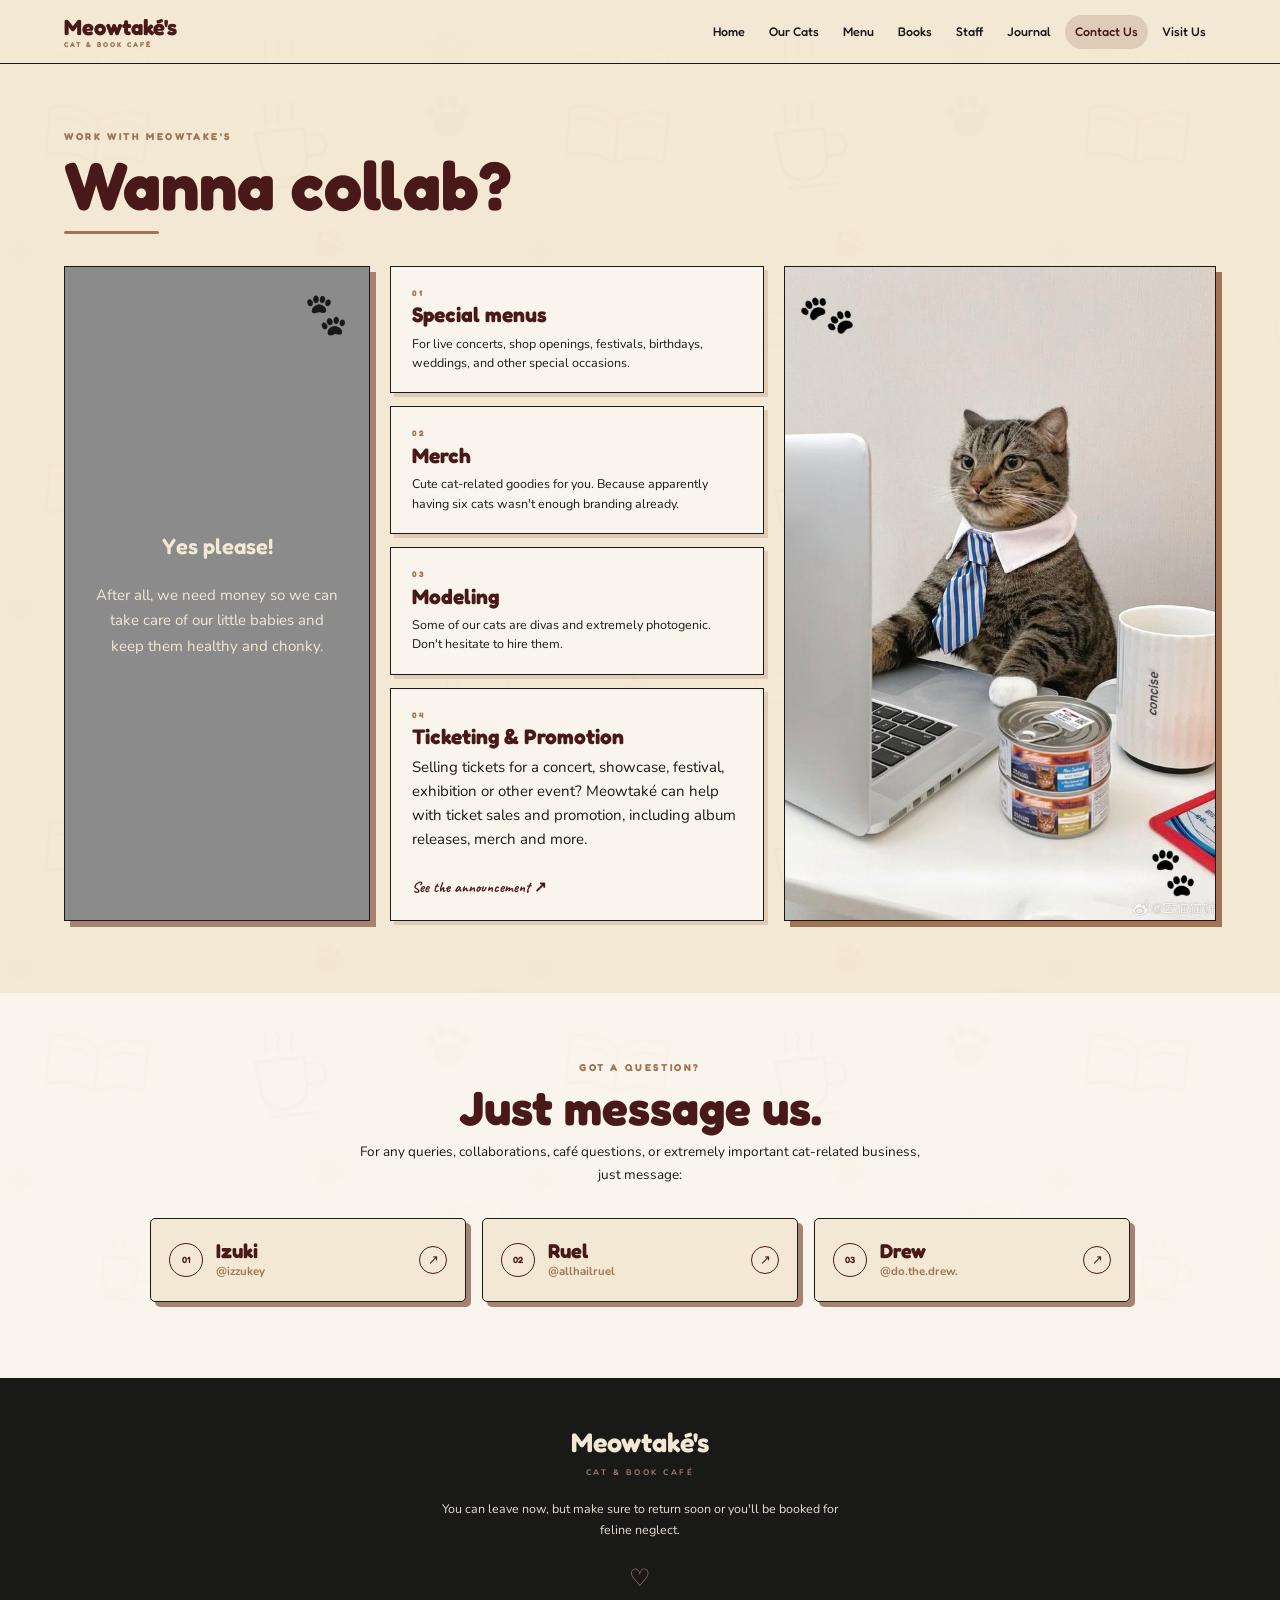
==== commit a69eff16: "last i hjopehopehewoihjweokfjcksa" ====
--- a/contact.html
+++ b/contact.html
@@ -49,6 +49,7 @@
             <a href="index.html">Home</a>
             <a href="index.html#cats">Our Cats</a>
             <a href="index.html#menu">Menu</a>
+            <a href="index.html#books">Books</a>
             <a href="index.html#staff">Staff</a>
             <a href="journal.html">Journal</a>
             <a href="contact.html" aria-current="page">Contact Us</a>
@@ -133,6 +134,34 @@
                         </p>
                     </article>
 
+
+                    <article class="contact-service-card">
+
+    <p class="service-number">
+        04
+    </p>
+
+    <h2>
+        Ticketing &amp; Promotion
+    </h2>
+
+    <p>
+        Selling tickets for a concert, showcase, festival,
+        exhibition or other event? Meowtaké can help with
+        ticket sales and promotion, including album releases,
+        merch and more.
+    </p>
+
+    <a
+        href="https://www.facebook.com/meowtake.cafe/posts/pfbid0kzh9edCjaor8uYoRDWXe2f1abcmu8H6efrfekfYKVfCRrno9S7pRY7syZTt41T9Tl"
+        target="_blank"
+        rel="noopener noreferrer"
+        class="service-post-link"
+    >
+        See the announcement ↗
+    </a>
+
+</article>
                 </div>
 
 
--- a/style.css
+++ b/style.css
@@ -4546,3 +4546,1903 @@
     }
 
 }
+/* =========================================================
+   OPENING HOURS — FINAL MOBILE FIX
+========================================================= */
+
+@media (max-width: 760px) {
+
+    /* more breathing room between title and sticky */
+    .visit-section .opening-hours-heading {
+        column-gap: 18px !important;
+    }
+
+    .visit-section .hours-sticky {
+        margin-left: 2px !important;
+        margin-top: 0 !important;
+    }
+
+
+    /* Garfield sentence MUST start on a new line */
+    .visit-section .monday-note .garfield-line {
+        display: block !important;
+
+        margin-top: 3px;
+    }
+}
+/* =========================================================
+   BOOK CORNER
+========================================================= */
+
+.books-section {
+    position: relative;
+
+    padding: var(--section-y) var(--section-x);
+
+    background: var(--cream);
+}
+
+.books-section::before {
+    content: "";
+
+    position: absolute;
+    inset: 0;
+
+    background-image:
+        url("images/pattern-bg/pattern-bg.svg");
+
+    background-repeat: repeat;
+    background-size: 520px auto;
+
+    opacity: 0.10;
+
+    pointer-events: none;
+}
+
+.books-section > * {
+    position: relative;
+    z-index: 1;
+}
+
+
+.books-layout {
+    width: min(100%, 1120px);
+
+    margin: 0 auto;
+
+    display: grid;
+
+    grid-template-columns:
+        minmax(280px, 0.85fr)
+        minmax(0, 1.3fr);
+
+    align-items: start;
+
+    gap: 34px;
+}
+
+
+/* MAIN IMAGE */
+
+.books-feature {
+    position: relative;
+
+    padding: 10px 10px 42px;
+
+    background: var(--light-cream);
+
+    border:
+        1.5px
+        solid
+        var(--almost-black);
+
+    border-radius: 5px;
+
+    box-shadow:
+        7px
+        8px
+        0
+        rgba(166, 130, 114, 0.45);
+
+    transform:
+        rotate(-0.4deg);
+}
+
+.books-feature::before {
+    content: "";
+
+    position: absolute;
+
+    top: -10px;
+    left: 50%;
+
+    width: 75px;
+    height: 20px;
+
+    transform:
+        translateX(-50%)
+        rotate(-2deg);
+
+    background:
+        rgba(229, 202, 164, 0.82);
+}
+
+.books-feature img {
+    width: 100%;
+
+    border:
+        1px
+        solid
+        rgba(25, 25, 24, 0.55);
+}
+
+.books-feature-note {
+    position: absolute;
+
+    right: 14px;
+    bottom: 12px;
+
+    font-family:
+        "Caveat",
+        cursive;
+
+    font-size: 15px;
+    font-weight: 600;
+
+    color:
+        rgba(73, 24, 24, 0.72);
+}
+
+
+/* CATEGORY CARDS */
+
+.book-categories {
+    display: grid;
+
+    grid-template-columns:
+        repeat(2, minmax(0, 1fr));
+
+    gap: 15px;
+}
+
+.book-category-card {
+    position: relative;
+
+    min-width: 0;
+
+    padding: 19px 18px 18px;
+
+    background:
+        var(--light-cream);
+
+    border:
+        1.5px
+        solid
+        var(--almost-black);
+
+    border-radius: 5px;
+
+    box-shadow:
+        4px
+        4px
+        0
+        rgba(166, 130, 114, 0.30);
+}
+
+.book-category-card:nth-child(even) {
+    transform:
+        rotate(0.25deg);
+}
+
+.book-category-card:nth-child(odd) {
+    transform:
+        rotate(-0.2deg);
+}
+
+.book-number {
+    display: block;
+
+    margin-bottom: 5px;
+
+    font-family:
+        "Fredoka",
+        sans-serif;
+
+    font-size: 8px;
+    font-weight: 700;
+
+    letter-spacing: 1.5px;
+
+    color:
+        var(--warm-brown);
+}
+
+.book-category-card h3 {
+    margin: 0 0 7px;
+
+    font-size: 19px;
+
+    color:
+        var(--deep-burgundy);
+}
+
+.book-category-card p {
+    margin: 0;
+
+    font-size: 12.5px;
+    line-height: 1.55;
+
+    color:
+        rgba(25, 25, 24, 0.76);
+}
+
+
+/* LITTLE NOTE */
+
+.books-bottom-note {
+    width: fit-content;
+
+    max-width: 90%;
+
+    margin:
+        28px
+        auto
+        0;
+
+    font-family:
+        "Caveat",
+        cursive;
+
+    font-size: 17px;
+    font-weight: 600;
+
+    text-align: center;
+
+    color:
+        rgba(73, 24, 24, 0.65);
+}
+
+
+/* MOBILE */
+
+@media (max-width: 760px) {
+
+    .books-layout {
+        grid-template-columns: 1fr;
+
+        max-width: 500px;
+
+        gap: 30px;
+    }
+
+    .books-feature {
+        width: min(100%, 420px);
+
+        margin: 0 auto;
+
+        transform: none;
+    }
+
+    .book-categories {
+        grid-template-columns: 1fr 1fr;
+
+        gap: 11px;
+    }
+
+    .book-category-card {
+        padding: 16px 14px;
+
+        transform: none !important;
+    }
+
+    .book-category-card h3 {
+        font-size: 16px;
+    }
+
+    .book-category-card p {
+        font-size: 11.5px;
+    }
+
+}
+
+
+@media (max-width: 430px) {
+
+    .book-categories {
+        grid-template-columns: 1fr;
+    }
+
+}
+/* =========================================================
+   BOOK CORNER — BOOKMARK STYLE
+   pune la finalul style.css
+========================================================= */
+
+.books-layout {
+    display: grid;
+    grid-template-columns: 1.05fr 1fr;
+    gap: 2rem;
+    align-items: start;
+}
+
+.books-bookmark-grid {
+    display: grid;
+    grid-template-columns: repeat(3, minmax(140px, 1fr));
+    gap: 1.25rem;
+    align-items: stretch;
+}
+
+.book-genre-bookmark {
+    position: relative;
+    background: #f8f4ee;
+    border: 2px solid #4b2a24;
+    border-radius: 14px 14px 0 0;
+    box-shadow: 6px 6px 0 #c8a394;
+    padding: 1rem 1rem 2.8rem;
+    min-height: 250px;
+
+    display: flex;
+    flex-direction: column;
+    justify-content: flex-start;
+
+    transition: transform 0.2s ease, box-shadow 0.2s ease;
+    overflow: visible;
+}
+
+.book-genre-bookmark:hover {
+    transform: translateY(-4px);
+    box-shadow: 8px 8px 0 #c8a394;
+}
+
+/* partea de jos ca un bookmark real */
+.book-genre-bookmark::after {
+    content: "";
+    position: absolute;
+    left: 50%;
+    bottom: -2px;
+    transform: translateX(-50%);
+    width: 44px;
+    height: 24px;
+    background: #f8f4ee;
+    border-left: 2px solid #4b2a24;
+    border-right: 2px solid #4b2a24;
+    border-bottom: 2px solid #4b2a24;
+    clip-path: polygon(0 0, 100% 0, 50% 100%);
+}
+
+/* gaura mica sus */
+.book-genre-bookmark::before {
+    content: "";
+    position: absolute;
+    top: 12px;
+    right: 14px;
+    width: 12px;
+    height: 12px;
+    border: 2px solid #8b5b4d;
+    border-radius: 50%;
+    background: #efe5d4;
+}
+
+.bookmark-no {
+    display: inline-block;
+    font-size: 0.72rem;
+    font-weight: 700;
+    letter-spacing: 0.14em;
+    text-transform: uppercase;
+    color: #9d765d;
+    margin-bottom: 0.85rem;
+}
+
+.book-genre-bookmark h3 {
+    font-family: 'Fredoka', sans-serif;
+    font-size: 1.6rem;
+    line-height: 1.08;
+    color: #5a1717;
+    margin: 0 0 0.9rem;
+}
+
+.book-genre-bookmark p {
+    margin: 0;
+    font-size: 1rem;
+    line-height: 1.65;
+    color: #5b4a45;
+}
+
+/* ca sa para mai “bookmark-y”, alternam putin */
+.book-genre-bookmark:nth-child(2),
+.book-genre-bookmark:nth-child(5) {
+    transform: translateY(18px);
+}
+
+.book-genre-bookmark:nth-child(3),
+.book-genre-bookmark:nth-child(6) {
+    transform: translateY(8px);
+}
+
+.book-genre-bookmark:nth-child(2):hover,
+.book-genre-bookmark:nth-child(5):hover,
+.book-genre-bookmark:nth-child(3):hover,
+.book-genre-bookmark:nth-child(6):hover {
+    transform: translateY(12px);
+}
+
+/* daca ai imaginea/polaroidul din stanga */
+.books-visual-card {
+    position: sticky;
+    top: 110px;
+}
+
+/* =========================
+   TABLET
+========================= */
+@media (max-width: 1100px) {
+    .books-layout {
+        grid-template-columns: 1fr;
+    }
+
+    .books-visual-card {
+        position: static;
+    }
+
+    .books-bookmark-grid {
+        grid-template-columns: repeat(2, minmax(160px, 1fr));
+    }
+}
+
+/* =========================
+   MOBILE
+========================= */
+@media (max-width: 700px) {
+    .books-bookmark-grid {
+        grid-template-columns: 1fr 1fr;
+        gap: 1rem;
+    }
+
+    .book-genre-bookmark {
+        min-height: 220px;
+        padding: 0.9rem 0.9rem 2.4rem;
+        box-shadow: 4px 4px 0 #c8a394;
+    }
+
+    .book-genre-bookmark h3 {
+        font-size: 1.2rem;
+    }
+
+    .book-genre-bookmark p {
+        font-size: 0.92rem;
+        line-height: 1.5;
+    }
+
+    .book-genre-bookmark:nth-child(2),
+    .book-genre-bookmark:nth-child(5),
+    .book-genre-bookmark:nth-child(3),
+    .book-genre-bookmark:nth-child(6) {
+        transform: none;
+    }
+
+    .book-genre-bookmark:nth-child(2):hover,
+    .book-genre-bookmark:nth-child(5):hover,
+    .book-genre-bookmark:nth-child(3):hover,
+    .book-genre-bookmark:nth-child(6):hover {
+        transform: translateY(-3px);
+    }
+}
+
+@media (max-width: 520px) {
+    .books-bookmark-grid {
+        grid-template-columns: 1fr;
+    }
+
+    .book-genre-bookmark {
+        min-height: auto;
+    }
+}
+/* =========================================================
+   BOOK CORNER — LIBRARY CARD
+========================================================= */
+
+.book-corner-card {
+    position: relative;
+
+    min-height: 430px;
+
+    padding: 34px 32px 100px;
+
+    background: var(--light-cream);
+
+    border: 1.5px solid var(--almost-black);
+
+    border-radius: 6px;
+
+    box-shadow:
+        7px 8px 0
+        rgba(166, 130, 114, 0.42);
+
+    overflow: hidden;
+}
+
+.book-corner-card::before {
+    content: "";
+
+    position: absolute;
+
+    top: -10px;
+    left: 50%;
+
+    width: 78px;
+    height: 22px;
+
+    transform:
+        translateX(-50%)
+        rotate(-2deg);
+
+    background:
+        rgba(229, 202, 164, 0.82);
+}
+
+.book-corner-kicker {
+    margin: 0 0 12px;
+
+    font-family: "Fredoka", sans-serif;
+
+    font-size: 9px;
+    font-weight: 700;
+
+    letter-spacing: 2px;
+
+    color: var(--warm-brown);
+}
+
+.book-corner-card h3 {
+    margin: 0 0 18px;
+
+    font-size: 38px;
+    line-height: 1;
+
+    color: var(--deep-burgundy);
+}
+
+.book-corner-text {
+    max-width: 390px;
+
+    margin: 0;
+
+    font-size: 13.5px;
+    line-height: 1.7;
+
+    color:
+        rgba(25, 25, 24, 0.76);
+}
+
+
+/* MINI RULES */
+
+.book-corner-rules {
+    margin-top: 28px;
+
+    display: grid;
+
+    gap: 9px;
+}
+
+.book-corner-rules > div {
+    display: flex;
+    align-items: center;
+
+    gap: 11px;
+
+    padding-bottom: 8px;
+
+    border-bottom:
+        1px dotted
+        rgba(73, 24, 24, 0.28);
+}
+
+.book-corner-rules span {
+    font-family:
+        "Fredoka",
+        sans-serif;
+
+    font-size: 9px;
+
+    color: var(--warm-brown);
+}
+
+.book-corner-rules p {
+    margin: 0;
+
+    font-family:
+        "Fredoka",
+        sans-serif;
+
+    font-size: 13px;
+
+    color: var(--deep-burgundy);
+}
+
+
+/* LITTLE BOOKS */
+
+.mini-bookshelf {
+    position: absolute;
+
+    left: 30px;
+    right: 30px;
+    bottom: 53px;
+
+    height: 55px;
+
+    display: flex;
+    align-items: flex-end;
+
+    gap: 7px;
+
+    padding-left: 18px;
+
+    border-bottom:
+        7px solid
+        var(--deep-burgundy);
+}
+
+.mini-book {
+    display: block;
+
+    width: 22px;
+
+    border:
+        1.5px solid
+        var(--almost-black);
+
+    border-radius:
+        2px 2px 0 0;
+}
+
+.book-a {
+    height: 40px;
+    background: var(--dusty-rose);
+}
+
+.book-b {
+    height: 52px;
+    background: var(--deep-burgundy);
+}
+
+.book-c {
+    height: 35px;
+    background: #d9be72;
+}
+
+.book-d {
+    height: 46px;
+    background: #879486;
+}
+
+.book-e {
+    height: 31px;
+    background: var(--cream);
+}
+
+
+/* HANDWRITTEN NOTE */
+
+.book-corner-note {
+    position: absolute;
+
+    right: 22px;
+    bottom: 15px;
+
+    margin: 0;
+
+    font-family:
+        "Caveat",
+        cursive;
+
+    font-size: 16px;
+    font-weight: 600;
+
+    color:
+        rgba(73, 24, 24, 0.68);
+}
+
+
+/* MOBILE */
+
+@media (max-width: 760px) {
+
+    .book-corner-card {
+        min-height: 390px;
+
+        padding:
+            28px
+            24px
+            95px;
+    }
+
+    .book-corner-card h3 {
+        font-size: 32px;
+    }
+
+    .book-corner-text {
+        font-size: 13px;
+    }
+
+}
+/* =========================================================
+   BOOK CORNER — CLEAN BOOKSHELF
+========================================================= */
+
+.books-section {
+    position: relative;
+
+    padding: 62px var(--section-x) 70px;
+
+    background: var(--cream);
+}
+
+.books-section::before {
+    content: "";
+
+    position: absolute;
+    inset: 0;
+
+    background-image:
+        url("images/pattern-bg/pattern-bg.svg");
+
+    background-repeat: repeat;
+    background-size: 520px auto;
+
+    opacity: 0.09;
+
+    pointer-events: none;
+}
+
+.books-section > * {
+    position: relative;
+    z-index: 1;
+}
+
+
+/* SHELF AREA */
+
+.book-shelf {
+    width: min(100%, 930px);
+
+    margin: 38px auto 0;
+}
+
+
+/* BOOKS */
+
+.book-spines {
+    min-height: 320px;
+
+    display: flex;
+    align-items: flex-end;
+    justify-content: center;
+
+    gap: 8px;
+
+    padding: 0 22px;
+}
+
+
+.book-spine {
+    position: relative;
+
+    width: 115px;
+
+    flex: 0 1 115px;
+
+    display: flex;
+    align-items: center;
+    justify-content: center;
+
+    padding: 18px 12px;
+
+    border: 1.5px solid var(--almost-black);
+
+    border-radius:
+        5px 5px 2px 2px;
+
+    box-shadow:
+        4px 0 0
+        rgba(73, 24, 24, 0.12);
+
+    overflow: hidden;
+}
+
+
+/* subtle book bands */
+
+.book-spine::before,
+.book-spine::after {
+    content: "";
+
+    position: absolute;
+
+    left: 0;
+    right: 0;
+
+    height: 5px;
+
+    border-top:
+        1px solid
+        rgba(73, 24, 24, 0.25);
+
+    border-bottom:
+        1px solid
+        rgba(73, 24, 24, 0.25);
+}
+
+.book-spine::before {
+    top: 20px;
+}
+
+.book-spine::after {
+    bottom: 20px;
+}
+
+
+/* NUMBER */
+
+.spine-number {
+    position: absolute;
+
+    top: 31px;
+    left: 50%;
+
+    transform:
+        translateX(-50%);
+
+    font-family:
+        "Fredoka",
+        sans-serif;
+
+    font-size: 8px;
+    font-weight: 700;
+
+    letter-spacing: 1.4px;
+
+    opacity: 0.7;
+}
+
+
+/* VERTICAL TITLE */
+
+.book-spine h3 {
+    margin: 0;
+
+    writing-mode: vertical-rl;
+
+    transform:
+        rotate(180deg);
+
+    font-family:
+        "Fredoka",
+        sans-serif;
+
+    font-size: 19px;
+    font-weight: 600;
+
+    line-height: 1.05;
+
+    text-align: center;
+}
+
+
+/* INDIVIDUAL BOOKS */
+
+.spine-japanese {
+    height: 285px;
+
+    background: #a68272;
+
+    color: #faf5ec;
+
+    transform:
+        rotate(-1deg);
+}
+
+.spine-world {
+    height: 305px;
+
+    background: #f1dfc8;
+
+    color: #491818;
+}
+
+.spine-light {
+    height: 270px;
+
+    background: #7f8e82;
+
+    color: #faf5ec;
+
+    transform:
+        rotate(0.7deg);
+}
+
+.spine-manga {
+    height: 295px;
+
+    background: #491818;
+
+    color: #faf5ec;
+}
+
+.spine-learning {
+    height: 310px;
+
+    background: #c8a46f;
+
+    color: #491818;
+
+    transform:
+        rotate(-0.5deg);
+}
+
+.spine-little {
+    height: 275px;
+
+    background: #d8baa9;
+
+    color: #491818;
+
+    transform:
+        rotate(0.6deg);
+}
+
+
+/* WOODEN SHELF */
+
+.book-shelf-board {
+    width: 100%;
+    height: 17px;
+
+    margin-top: -1px;
+
+    background: var(--deep-burgundy);
+
+    border:
+        1.5px solid
+        var(--almost-black);
+
+    border-radius:
+        2px;
+
+    box-shadow:
+        0 7px 0
+        rgba(161, 116, 83, 0.38);
+}
+
+
+/* HANDWRITTEN NOTE */
+
+.book-shelf-note {
+    margin: 20px auto 0;
+
+    text-align: center;
+
+    font-family:
+        "Caveat",
+        cursive;
+
+    font-size: 17px;
+    font-weight: 600;
+
+    color:
+        rgba(73, 24, 24, 0.65);
+}
+
+
+/* =========================================================
+   BOOK CORNER — TABLET
+========================================================= */
+
+@media (max-width: 850px) {
+
+    .book-shelf {
+        max-width: 650px;
+    }
+
+    .book-spines {
+        min-height: 270px;
+
+        gap: 6px;
+
+        padding:
+            0
+            12px;
+    }
+
+    .book-spine {
+        width: auto;
+
+        flex:
+            1 1 0;
+
+        min-width: 0;
+
+        padding:
+            15px
+            8px;
+    }
+
+    .book-spine h3 {
+        font-size: 16px;
+    }
+
+    .spine-japanese {
+        height: 245px;
+    }
+
+    .spine-world {
+        height: 260px;
+    }
+
+    .spine-light {
+        height: 230px;
+    }
+
+    .spine-manga {
+        height: 250px;
+    }
+
+    .spine-learning {
+        height: 265px;
+    }
+
+    .spine-little {
+        height: 235px;
+    }
+}
+
+
+/* =========================================================
+   BOOK CORNER — MOBILE
+========================================================= */
+
+@media (max-width: 520px) {
+
+    .books-section {
+        padding:
+            50px
+            16px
+            58px;
+    }
+
+    .book-shelf {
+        margin-top: 28px;
+    }
+
+    .book-spines {
+        min-height: 220px;
+
+        gap: 4px;
+
+        padding:
+            0
+            4px;
+    }
+
+    .book-spine {
+        padding:
+            12px
+            5px;
+
+        border-width:
+            1px;
+    }
+
+    .book-spine h3 {
+        font-size: 13px;
+    }
+
+    .spine-number {
+        top: 27px;
+
+        font-size: 6px;
+    }
+
+    .spine-japanese {
+        height: 200px;
+    }
+
+    .spine-world {
+        height: 215px;
+    }
+
+    .spine-light {
+        height: 185px;
+    }
+
+    .spine-manga {
+        height: 205px;
+    }
+
+    .spine-learning {
+        height: 220px;
+    }
+
+    .spine-little {
+        height: 190px;
+    }
+
+    .book-shelf-board {
+        height: 14px;
+    }
+
+    .book-shelf-note {
+        margin-top: 17px;
+
+        font-size: 15px;
+    }
+}
+/* =========================================================
+   MENU → BOOK CORNER TRANSITION
+========================================================= */
+
+.menu-books-divider {
+    min-height: 54px;
+
+    display: flex;
+    align-items: center;
+    justify-content: center;
+
+    gap: 18px;
+
+    padding: 12px 24px;
+
+    background: var(--dusty-rose);
+
+    border-top: 1.5px solid var(--almost-black);
+    border-bottom: 1.5px solid var(--almost-black);
+
+    color: var(--deep-burgundy);
+}
+
+.menu-books-divider > span:first-child {
+    font-family: "Fredoka", sans-serif;
+
+    font-size: 9px;
+    font-weight: 700;
+
+    letter-spacing: 2.4px;
+}
+
+.divider-symbol {
+    font-size: 14px;
+
+    opacity: 0.75;
+}
+
+
+/* Book Corner gets its own visual area */
+
+.books-section {
+    background-color: var(--light-cream);
+}
+
+
+/* MOBILE */
+
+@media (max-width: 760px) {
+
+    .menu-books-divider {
+        min-height: 48px;
+
+        gap: 10px;
+
+        padding: 10px 16px;
+    }
+
+    .menu-books-divider > span:first-child {
+        font-size: 7.5px;
+
+        letter-spacing: 1.7px;
+    }
+
+    .divider-symbol {
+        font-size: 12px;
+    }
+
+}
+/* =========================================================
+   BOOKS → STAFF TRANSITION
+========================================================= */
+
+.books-section {
+    padding-bottom: 28px;
+}
+
+.books-staff-divider {
+    min-height: 54px;
+
+    display: flex;
+    align-items: center;
+    justify-content: center;
+
+    gap: 18px;
+
+    padding: 12px 24px;
+
+    background: var(--dusty-rose);
+
+    border-top: 1.5px solid var(--almost-black);
+    border-bottom: 1.5px solid var(--almost-black);
+
+    color: var(--deep-burgundy);
+}
+
+.books-staff-divider > span:first-child {
+    font-family: "Fredoka", sans-serif;
+
+    font-size: 9px;
+    font-weight: 700;
+
+    letter-spacing: 2.4px;
+}
+
+.books-staff-divider .divider-symbol {
+    font-size: 14px;
+
+    opacity: 0.75;
+}
+
+.staff-section {
+    padding-top: 38px;
+}
+
+
+@media (max-width: 760px) {
+
+    .books-section {
+        padding-bottom: 22px;
+    }
+
+    .books-staff-divider {
+        min-height: 48px;
+
+        gap: 10px;
+
+        padding: 10px 16px;
+    }
+
+    .books-staff-divider > span:first-child {
+        font-size: 7.5px;
+
+        letter-spacing: 1.7px;
+    }
+
+    .books-staff-divider .divider-symbol {
+        font-size: 12px;
+    }
+
+    .staff-section {
+        padding-top: 30px;
+    }
+
+}
+.staff-journal-divider {
+    min-height: 54px;
+
+    display: flex;
+    align-items: center;
+    justify-content: center;
+
+    gap: 18px;
+
+    padding: 12px 24px;
+
+    background: var(--dusty-rose);
+
+    border-top: 1.5px solid var(--almost-black);
+    border-bottom: 1.5px solid var(--almost-black);
+
+    color: var(--deep-burgundy);
+}
+
+.staff-journal-divider > span:first-child {
+    font-family: "Fredoka", sans-serif;
+    font-size: 9px;
+    font-weight: 700;
+    letter-spacing: 2.4px;
+}
+
+.staff-journal-divider .divider-symbol {
+    font-size: 14px;
+    opacity: 0.75;
+}
+
+.journal-section {
+    padding-top: 38px;
+}
+
+@media (max-width: 760px) {
+
+    .staff-journal-divider {
+        min-height: 48px;
+
+        gap: 10px;
+
+        padding: 10px 16px;
+    }
+
+    .staff-journal-divider > span:first-child {
+        font-size: 7.5px;
+        letter-spacing: 1.7px;
+    }
+
+    .staff-journal-divider .divider-symbol {
+        font-size: 12px;
+    }
+
+    .journal-section {
+        padding-top: 30px;
+    }
+}
+.staff-section {
+    padding-bottom: 28px;
+}
+/* =========================================================
+   JOURNAL → VISIT TRANSITION
+========================================================= */
+
+.journal-section {
+    padding-bottom: 28px;
+}
+
+.journal-visit-divider {
+    min-height: 54px;
+
+    display: flex;
+    align-items: center;
+    justify-content: center;
+
+    gap: 18px;
+
+    padding: 12px 24px;
+
+    background: var(--dusty-rose);
+
+    border-top: 1.5px solid var(--almost-black);
+    border-bottom: 1.5px solid var(--almost-black);
+
+    color: var(--deep-burgundy);
+}
+
+.journal-visit-divider > span:first-child {
+    font-family: "Fredoka", sans-serif;
+
+    font-size: 9px;
+    font-weight: 700;
+
+    letter-spacing: 2.4px;
+}
+
+.journal-visit-divider .divider-symbol {
+    font-size: 14px;
+    opacity: 0.75;
+}
+
+.visit-section {
+    padding-top: 38px;
+}
+
+@media (max-width: 760px) {
+
+    .journal-section {
+        padding-bottom: 22px;
+    }
+
+    .journal-visit-divider {
+        min-height: 48px;
+
+        gap: 10px;
+
+        padding: 10px 16px;
+    }
+
+    .journal-visit-divider > span:first-child {
+        font-size: 7.5px;
+        letter-spacing: 1.7px;
+    }
+
+    .journal-visit-divider .divider-symbol {
+        font-size: 12px;
+    }
+
+    .visit-section {
+        padding-top: 30px;
+    }
+}
+/* =========================================================
+   LIBRARY CARD CTA
+========================================================= */
+
+.library-card-cta {
+    width: min(100%, 680px);
+
+    margin: 34px auto 0;
+    padding: 22px 24px 18px;
+
+    background: var(--light-cream);
+
+    border: 1.5px solid var(--almost-black);
+    border-radius: 6px;
+
+    box-shadow:
+        6px 7px 0
+        rgba(166, 130, 114, 0.4);
+
+    text-align: center;
+}
+
+.library-card-label {
+    display: block;
+
+    margin-bottom: 6px;
+
+    font-family: "Fredoka", sans-serif;
+    font-size: 8px;
+    font-weight: 700;
+
+    letter-spacing: 2px;
+
+    color: var(--warm-brown);
+}
+
+.library-card-copy h3 {
+    margin: 0 0 8px;
+
+    font-size: 24px;
+
+    color: var(--deep-burgundy);
+}
+
+.library-card-copy p {
+    max-width: 500px;
+
+    margin: 0 auto;
+
+    font-size: 13px;
+    line-height: 1.6;
+
+    color: rgba(25, 25, 24, 0.74);
+}
+
+.library-card-button {
+    width: fit-content;
+
+    margin: 18px auto 0;
+    padding: 10px 12px 10px 15px;
+
+    display: inline-flex;
+    align-items: center;
+
+    gap: 18px;
+
+    background: var(--deep-burgundy);
+
+    border: 1.5px solid var(--almost-black);
+    border-radius: 3px;
+
+    box-shadow:
+        4px 4px 0
+        var(--dusty-rose);
+
+    color: var(--cream);
+
+    font-family: "Fredoka", sans-serif;
+    font-size: 12px;
+    font-weight: 600;
+
+    text-decoration: none;
+}
+
+.library-card-button b {
+    width: 24px;
+    height: 24px;
+
+    display: grid;
+    place-items: center;
+
+    border: 1px solid var(--cream);
+    border-radius: 50%;
+
+    font-weight: 400;
+}
+
+.library-card-warning {
+    margin: 15px 0 0;
+
+    font-family: "Caveat", cursive;
+    font-size: 14px;
+    font-weight: 600;
+
+    color: rgba(73, 24, 24, 0.65);
+}
+
+
+@media (max-width: 760px) {
+
+    .library-card-cta {
+        margin-top: 27px;
+
+        padding:
+            20px
+            18px
+            17px;
+    }
+
+    .library-card-copy h3 {
+        font-size: 21px;
+    }
+
+    .library-card-copy p {
+        font-size: 12.5px;
+    }
+
+    .library-card-button {
+        width: 100%;
+
+        justify-content: space-between;
+    }
+
+    .library-card-warning {
+        font-size: 13px;
+    }
+
+}
+/* =========================================================
+   LIBRARY CARD CTA — COMPACT VERSION
+========================================================= */
+
+.library-card-cta {
+    width: min(100%, 460px);
+
+    margin: 24px auto 0;
+    padding: 15px 18px 13px;
+
+    box-shadow:
+        4px 5px 0
+        rgba(166, 130, 114, 0.32);
+}
+
+.library-card-label {
+    margin-bottom: 3px;
+
+    font-size: 7px;
+    letter-spacing: 1.7px;
+}
+
+.library-card-copy h3 {
+    margin-bottom: 5px;
+
+    font-size: 19px;
+}
+
+.library-card-copy p {
+    max-width: 390px;
+
+    font-size: 11.5px;
+    line-height: 1.45;
+}
+
+.library-card-button {
+    margin-top: 12px;
+
+    padding: 8px 10px 8px 12px;
+
+    gap: 14px;
+
+    font-size: 10.5px;
+}
+
+.library-card-button b {
+    width: 21px;
+    height: 21px;
+
+    font-size: 11px;
+}
+
+.library-card-warning {
+    margin-top: 10px;
+
+    font-size: 11.5px;
+}
+.books-section {
+    padding-bottom: 38px;
+}
+/* =========================================================
+   JOURNAL PAGINATION
+========================================================= */
+
+.journal-pagination {
+    width: min(100%, 1020px);
+
+    margin: 46px auto 0;
+
+    display: flex;
+    align-items: center;
+    justify-content: center;
+
+    gap: 8px;
+}
+
+
+.journal-page-button {
+    width: 36px;
+    height: 36px;
+
+    display: grid;
+    place-items: center;
+
+    padding: 0;
+
+    background: var(--paper);
+
+    border:
+        1.5px
+        solid
+        var(--deep-burgundy);
+
+    border-radius: 3px;
+
+    box-shadow:
+        3px
+        3px
+        0
+        rgba(73, 24, 24, 0.14);
+
+    font-family:
+        "Fredoka",
+        sans-serif;
+
+    font-size: 11px;
+    font-weight: 700;
+
+    color:
+        var(--deep-burgundy);
+
+    cursor: pointer;
+
+    transition:
+        transform 0.18s ease,
+        background-color 0.18s ease,
+        color 0.18s ease;
+}
+
+
+.journal-page-button:hover {
+    transform: translateY(-2px);
+
+    background:
+        rgba(250, 245, 236, 0.92);
+}
+
+
+.journal-page-button.active {
+    background:
+        var(--deep-burgundy);
+
+    color:
+        var(--cream);
+
+    box-shadow:
+        3px
+        3px
+        0
+        var(--dusty-rose);
+}
+
+
+.journal-page-button.pagination-arrow {
+    font-size: 14px;
+}
+
+
+.journal-page-button:disabled {
+    opacity: 0.35;
+
+    cursor: default;
+
+    transform: none;
+}
+
+
+/* MOBILE */
+
+@media (max-width: 760px) {
+
+    .journal-pagination {
+        margin-top: 38px;
+
+        gap: 6px;
+    }
+
+    .journal-page-button {
+        width: 33px;
+        height: 33px;
+
+        font-size: 10px;
+    }
+
+}
+/* =========================================================
+   CONTACT SERVICE — POST LINK
+========================================================= */
+
+.service-post-link {
+    display: inline-block;
+
+    margin-top: 10px;
+
+    font-family: "Caveat", cursive;
+    font-size: 15px;
+    font-weight: 700;
+
+    color: var(--deep-burgundy);
+
+    text-decoration: none;
+
+    transition: transform 0.18s ease;
+}
+
+.service-post-link:hover {
+    transform: translateX(3px);
+}
+/* =========================================================
+   HERO — DON'T STEAL THE CATS SIGN
+========================================================= */
+
+.window-cat-warning {
+    position: absolute;
+    top: 44%;
+    right: 10%;
+    z-index: 4;
+
+    width: 105px;
+    padding: 9px 8px;
+
+    background: #f3e8d4;
+
+    border: 1.5px solid var(--almost-black);
+
+    box-shadow:
+        3px 3px 0
+        rgba(25, 25, 24, 0.10);
+
+    text-align: center;
+
+    transform: rotate(1.5deg);
+}
+
+.window-cat-warning small {
+    display: block;
+
+    font-family: "Fredoka", sans-serif;
+    font-size: 6px;
+    font-weight: 700;
+    letter-spacing: 0.8px;
+
+    color: var(--warm-brown);
+}
+
+.window-cat-warning strong {
+    display: block;
+
+    margin-top: 4px;
+
+    font-family: "Caveat", cursive;
+    font-size: 17px;
+    line-height: 0.95;
+
+    color: var(--deep-burgundy);
+}
+
+.window-cat-warning span {
+    display: block;
+
+    margin-top: 5px;
+
+    font-family: "Caveat", cursive;
+    font-size: 11px;
+
+    color: var(--warm-brown);
+}
+/* =========================================================
+   CATS → MENU TRANSITION
+========================================================= */
+
+.cats-section {
+    padding-bottom: 28px;
+}
+
+.cats-menu-divider {
+    min-height: 54px;
+
+    display: flex;
+    align-items: center;
+    justify-content: center;
+
+    gap: 18px;
+
+    padding: 12px 24px;
+
+    background: var(--dusty-rose);
+
+    border-top: 1.5px solid var(--almost-black);
+    border-bottom: 1.5px solid var(--almost-black);
+
+    color: var(--deep-burgundy);
+}
+
+.cats-menu-divider > span:first-child {
+    font-family: "Fredoka", sans-serif;
+    font-size: 9px;
+    font-weight: 700;
+
+    letter-spacing: 2.4px;
+}
+
+.cats-menu-divider .divider-symbol {
+    font-size: 14px;
+    opacity: 0.75;
+}
+
+.menu-section {
+    padding-top: 38px;
+}
+
+
+/* MOBILE */
+
+@media (max-width: 760px) {
+
+    .cats-section {
+        padding-bottom: 22px;
+    }
+
+    .cats-menu-divider {
+        min-height: 48px;
+
+        gap: 10px;
+
+        padding: 10px 16px;
+    }
+
+    .cats-menu-divider > span:first-child {
+        font-size: 7.5px;
+        letter-spacing: 1.7px;
+    }
+
+    .cats-menu-divider .divider-symbol {
+        font-size: 12px;
+    }
+
+    .menu-section {
+        padding-top: 30px;
+    }
+}
+/* BOOK CORNER — REDUCE SPACE AFTER DIVIDER */
+
+.books-section {
+    padding-top: 30px;
+}
+
+.books-section .section-heading {
+    margin-bottom: 24px;
+}
+
+@media (max-width: 760px) {
+
+    .books-section {
+        padding-top: 24px;
+    }
+
+    .books-section .section-heading {
+        margin-bottom: 20px;
+    }
+
+}
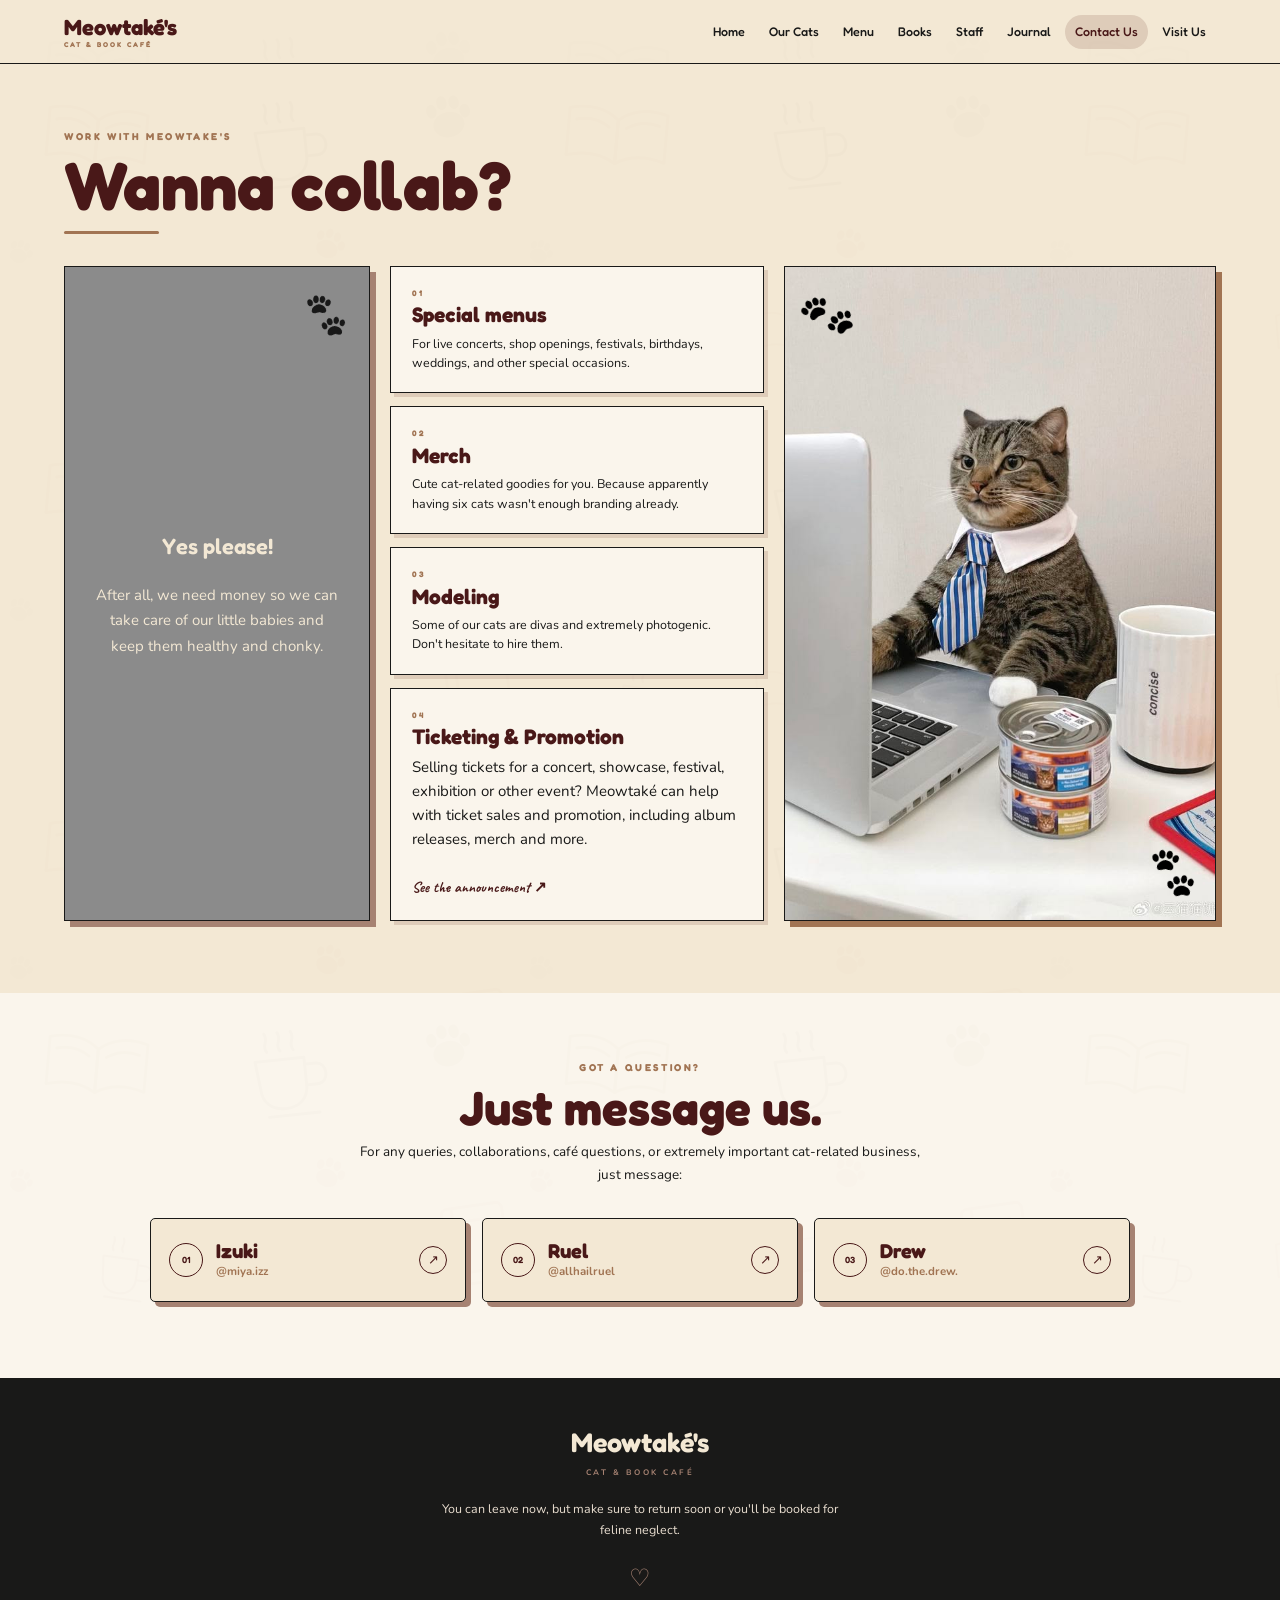
==== commit 646a31d4: "usdhfcsakjhfkasjnfklasj" ====
--- a/contact.html
+++ b/contact.html
@@ -219,7 +219,7 @@
 
                     <div class="contact-person-copy">
                         <strong>Izuki</strong>
-                        <small>@izzukey</small>
+                        <small>@miya.izz</small>
                     </div>
 
                     <b aria-hidden="true">↗</b>
